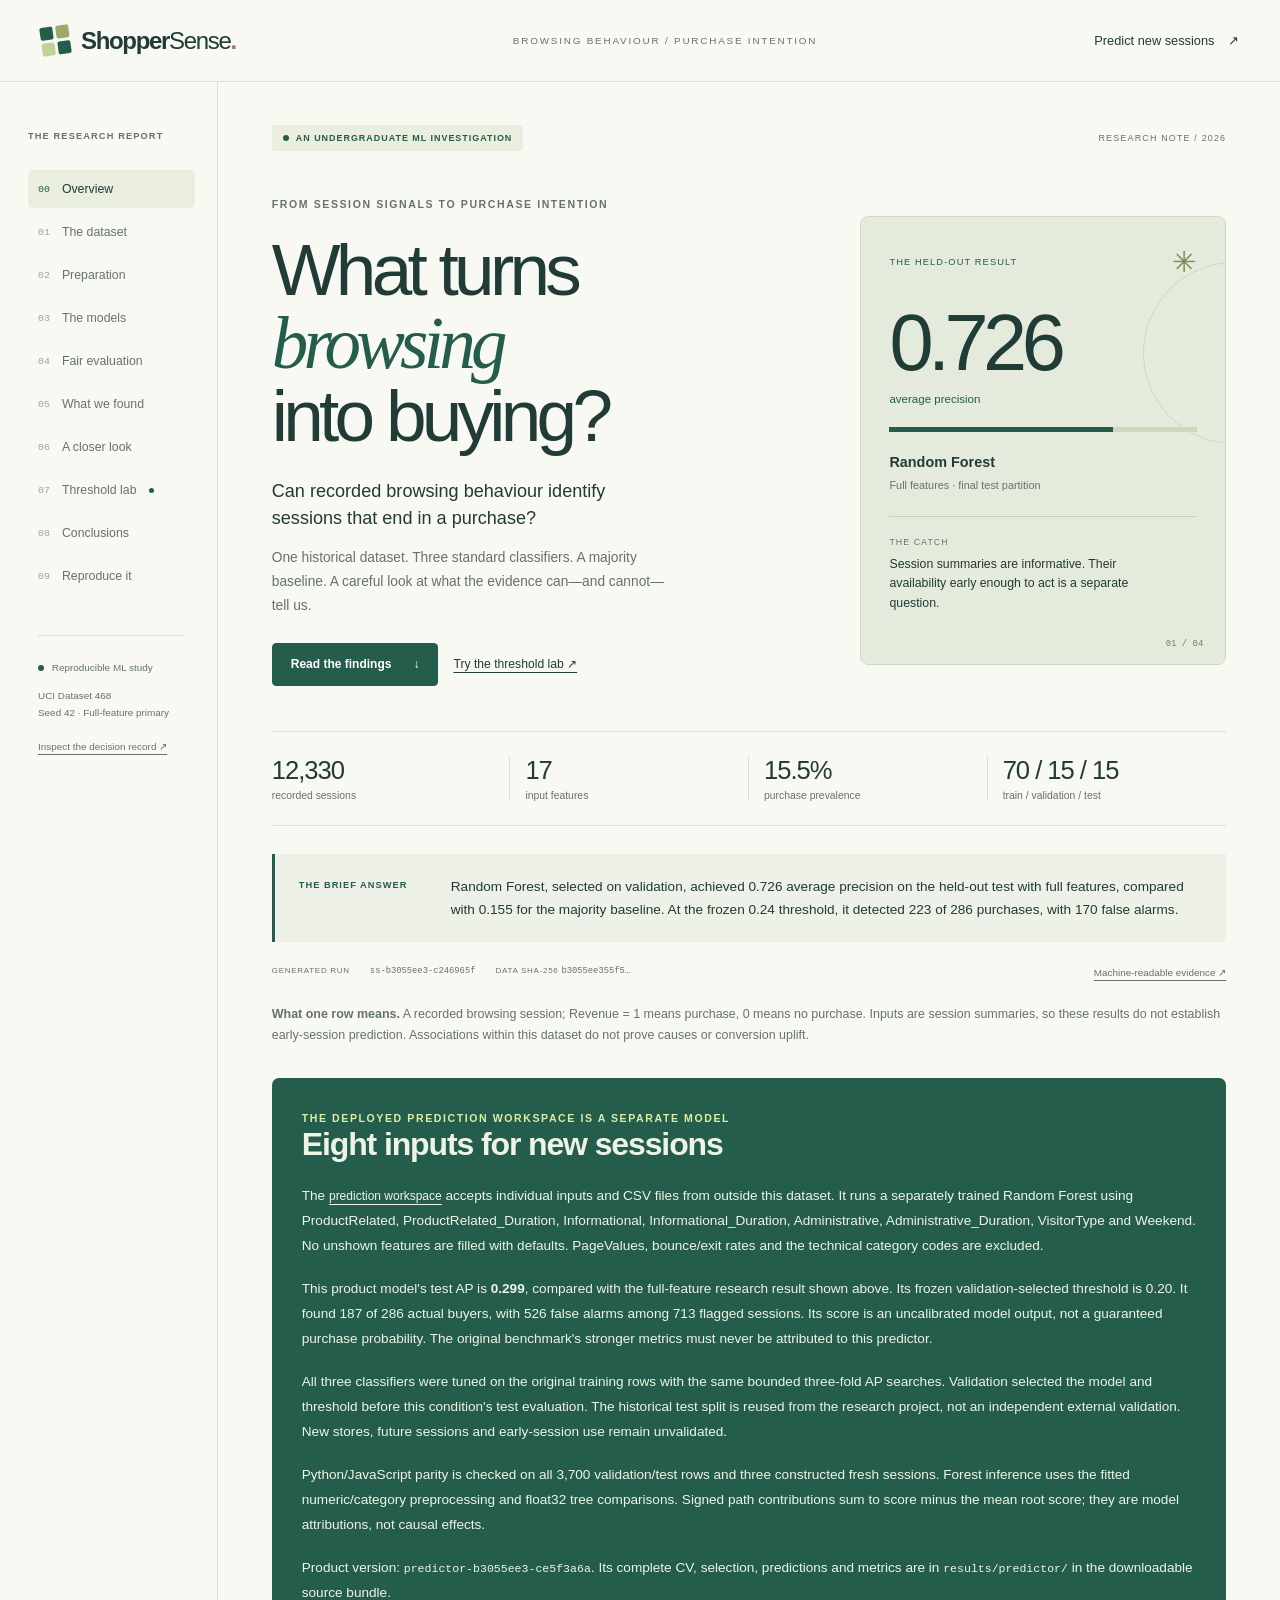
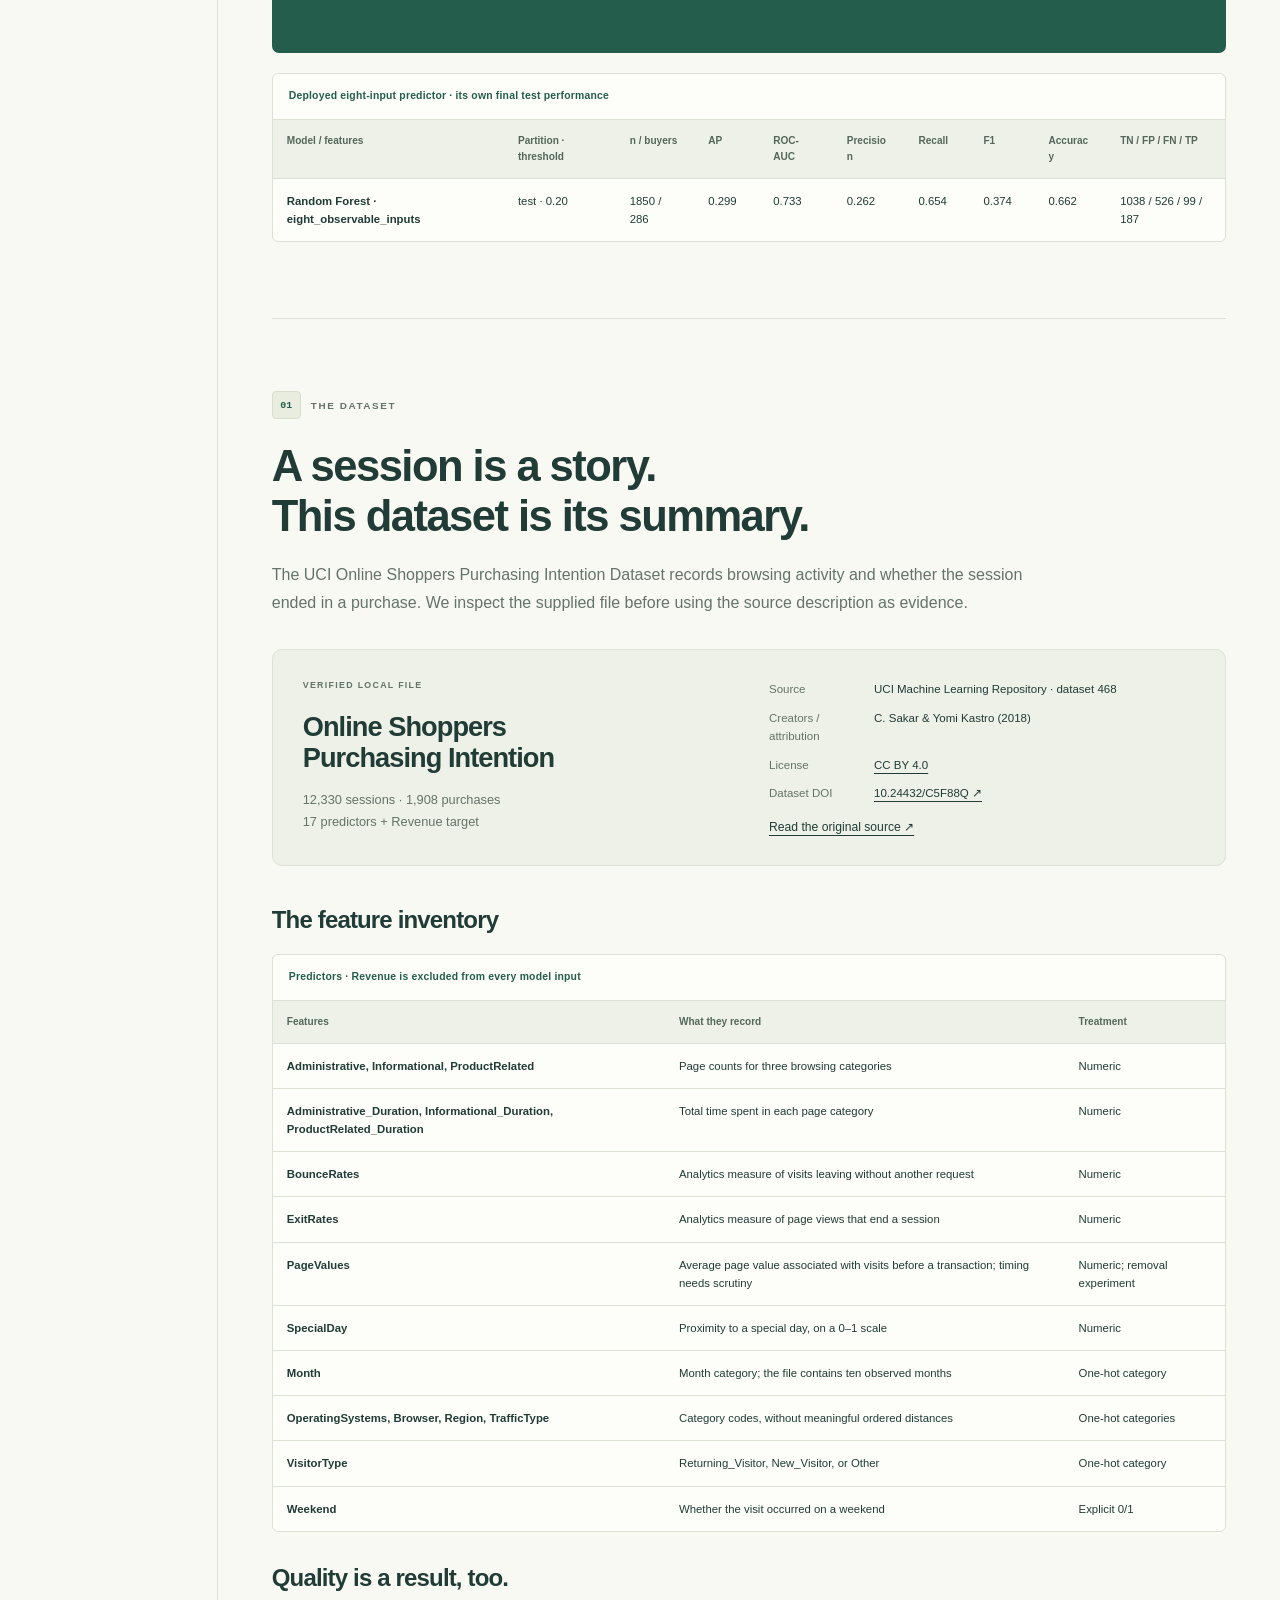
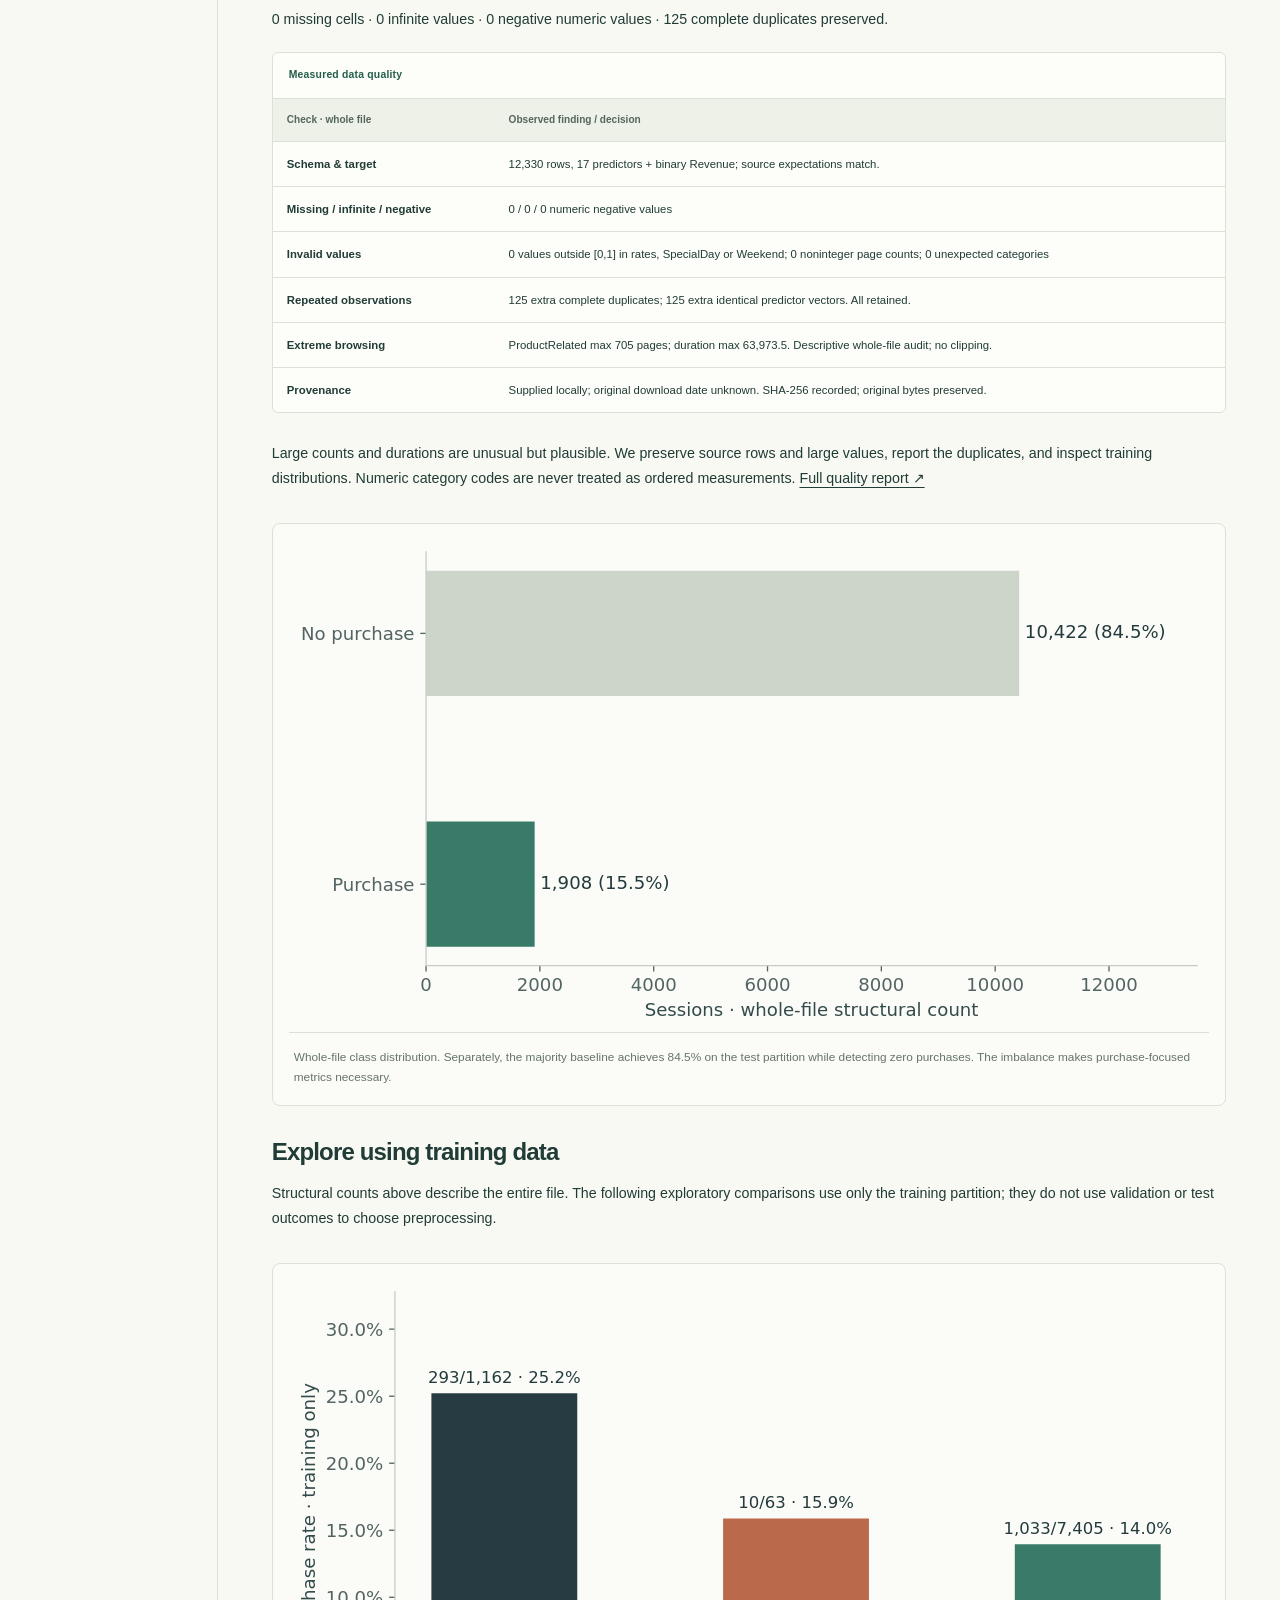
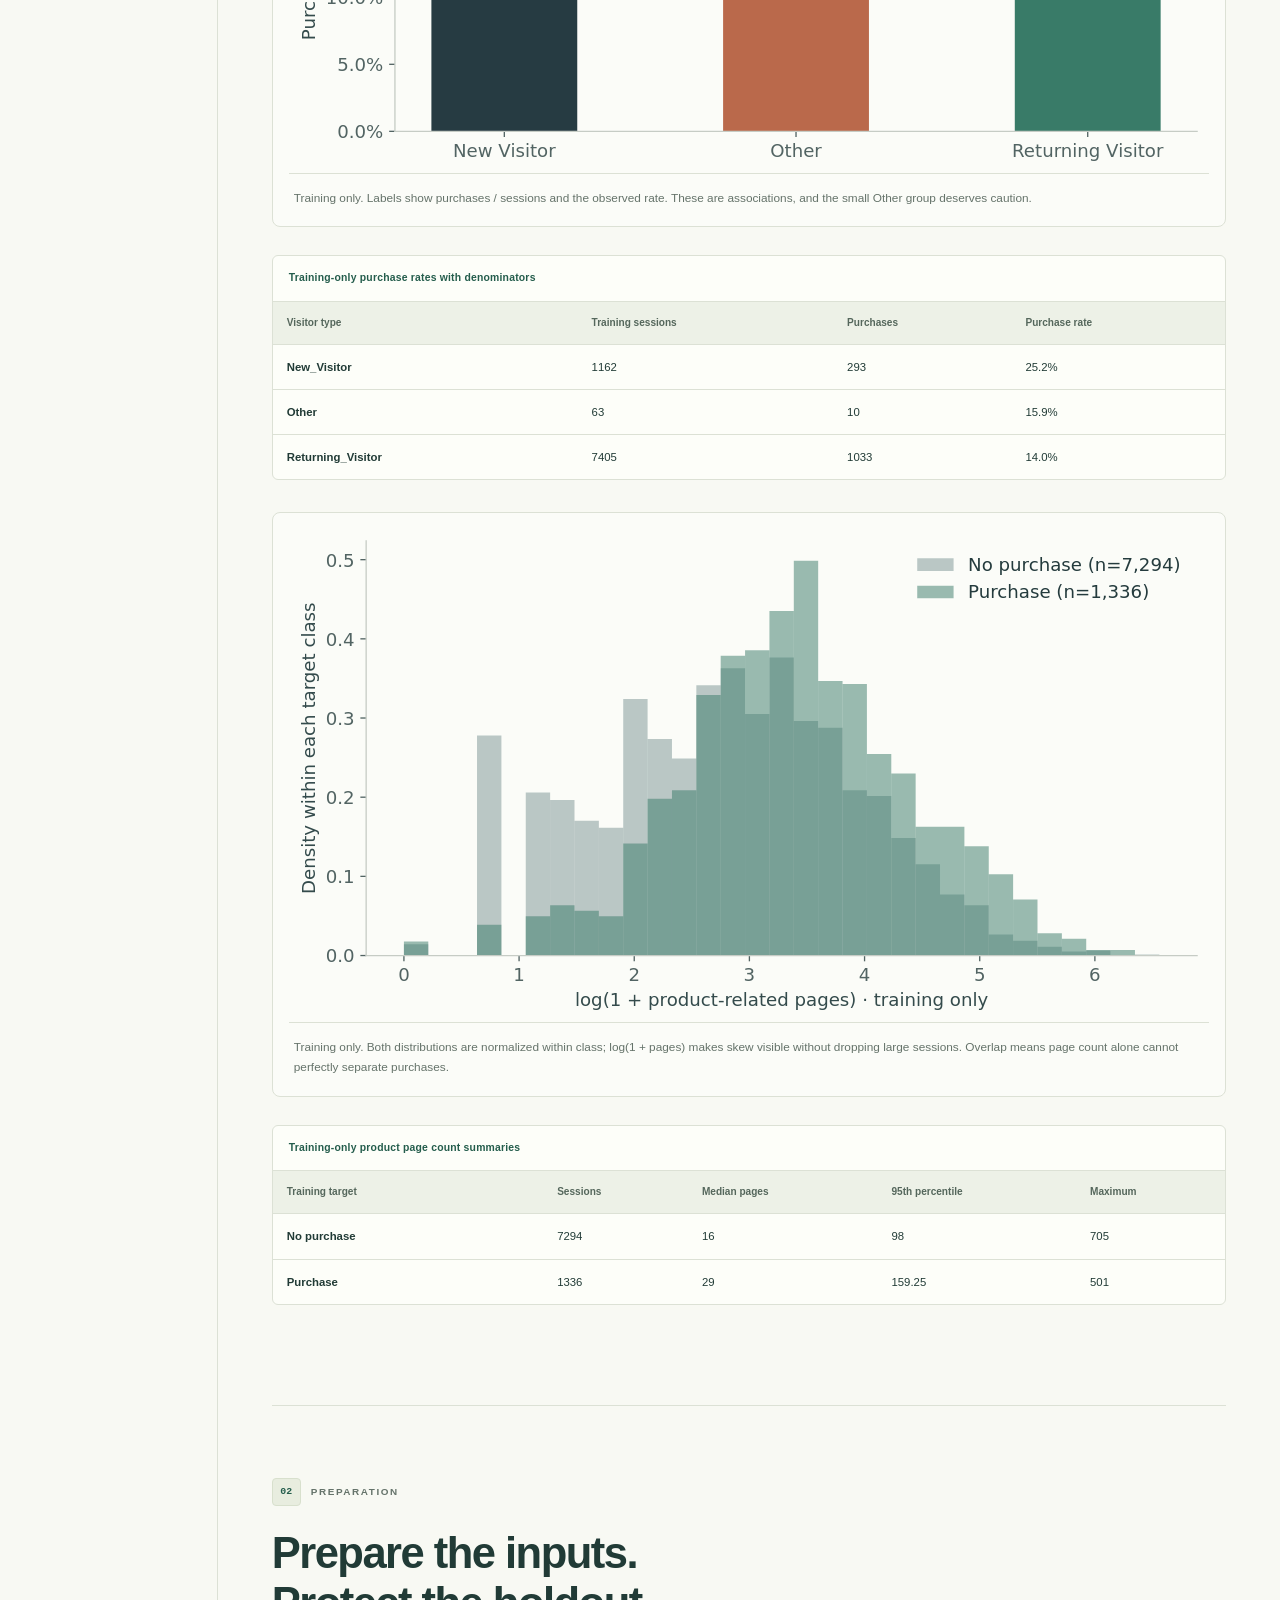
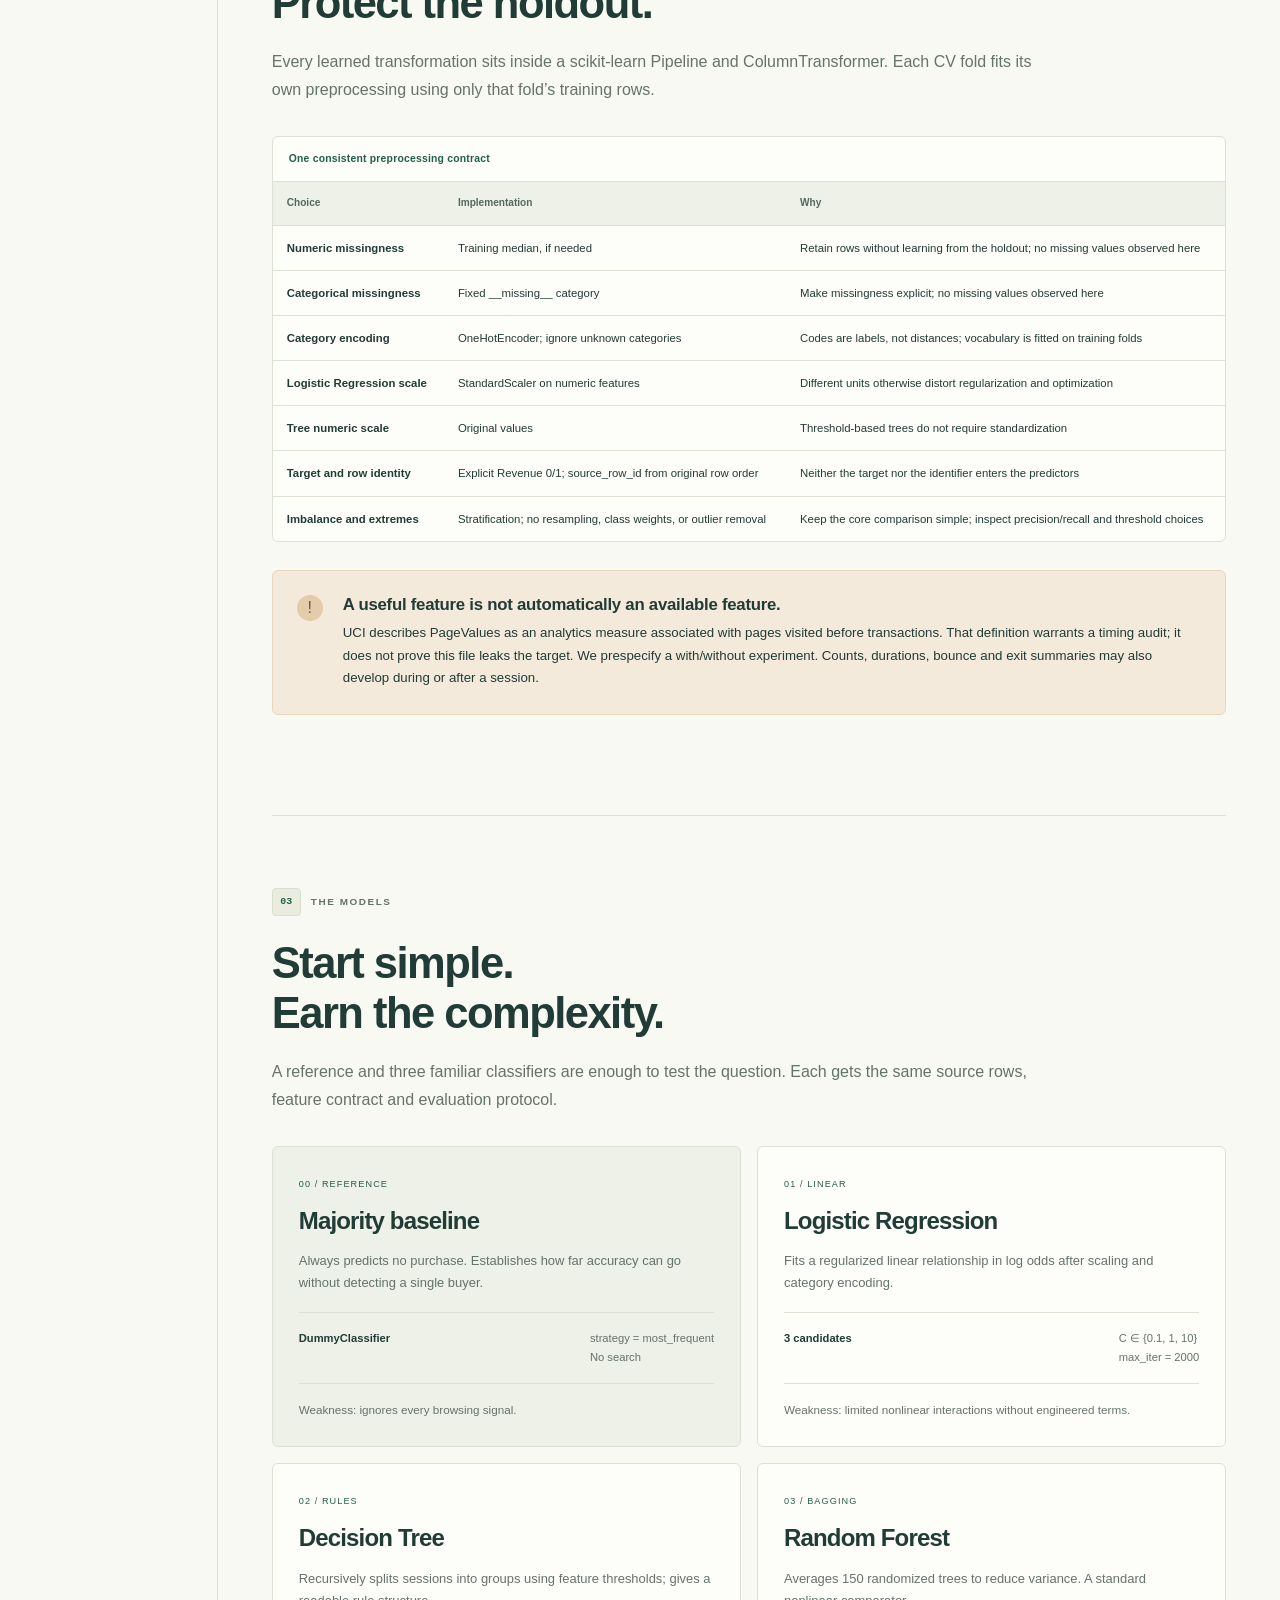
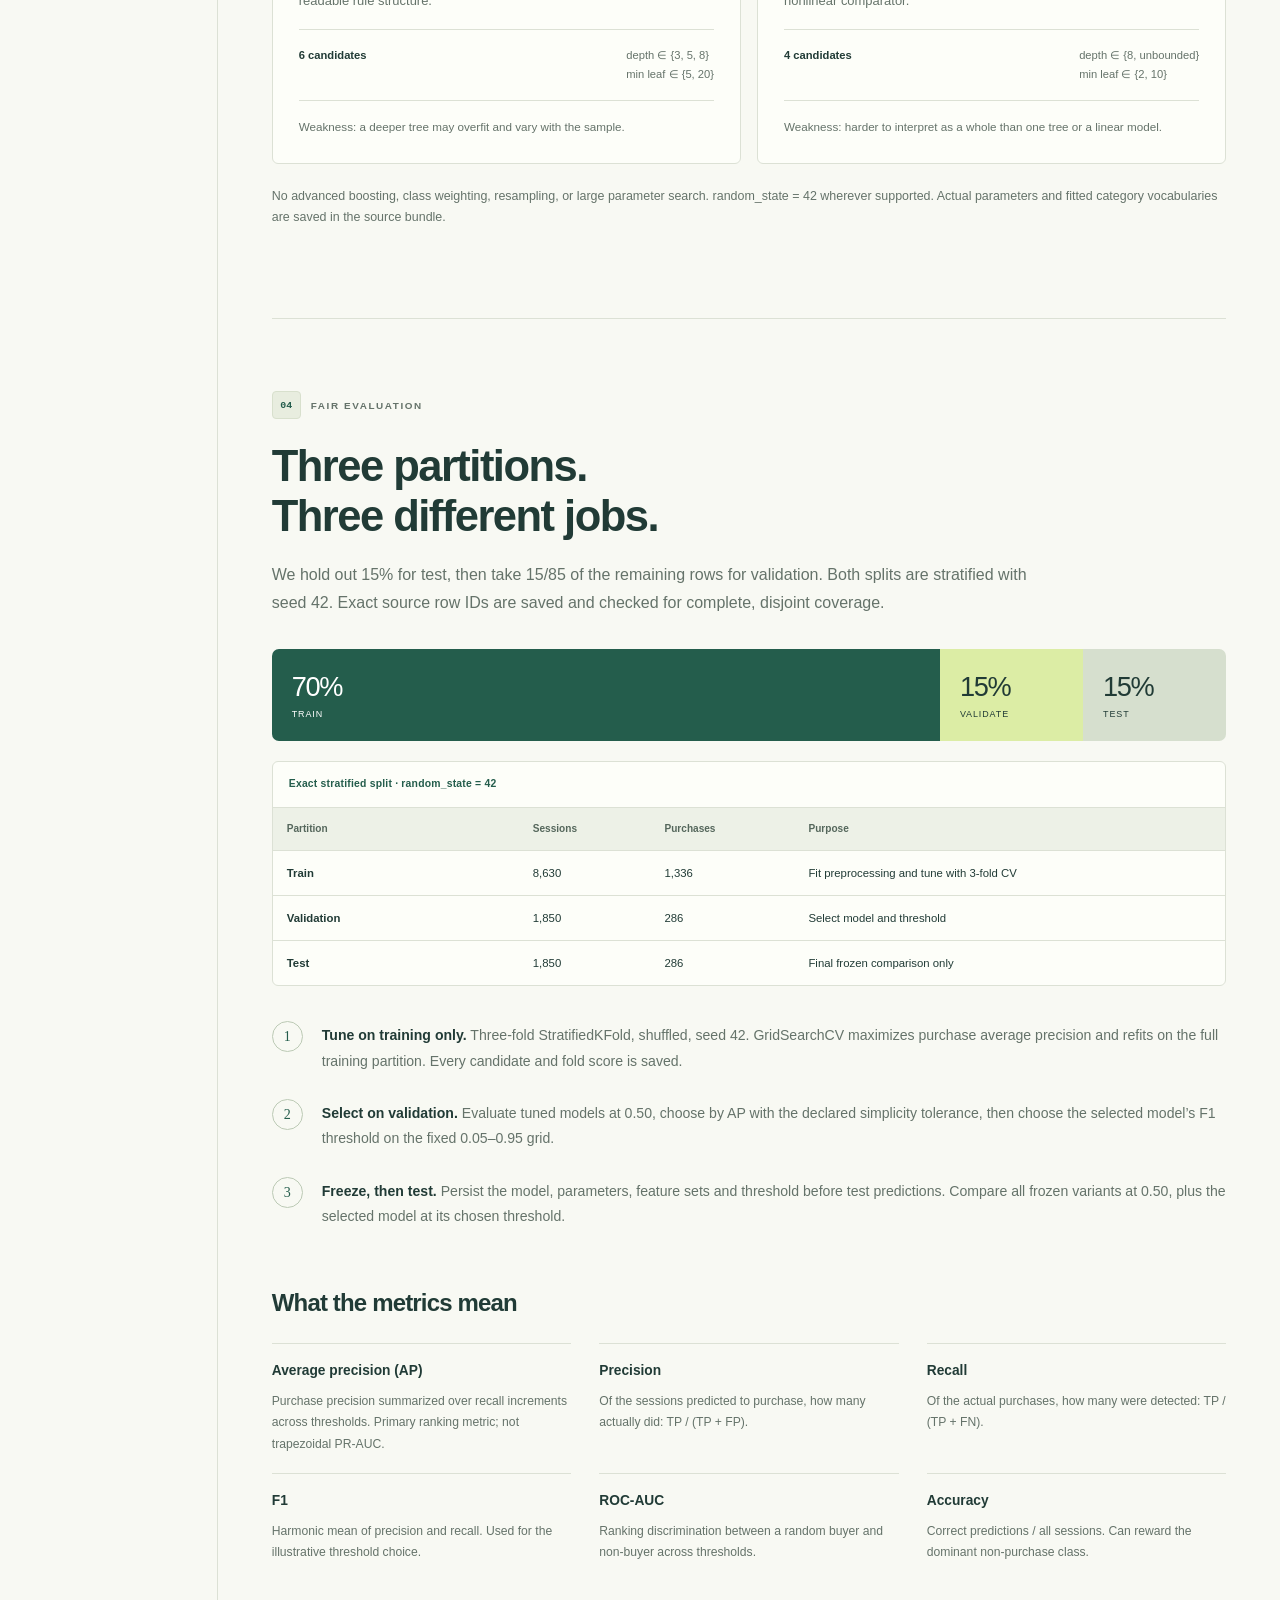
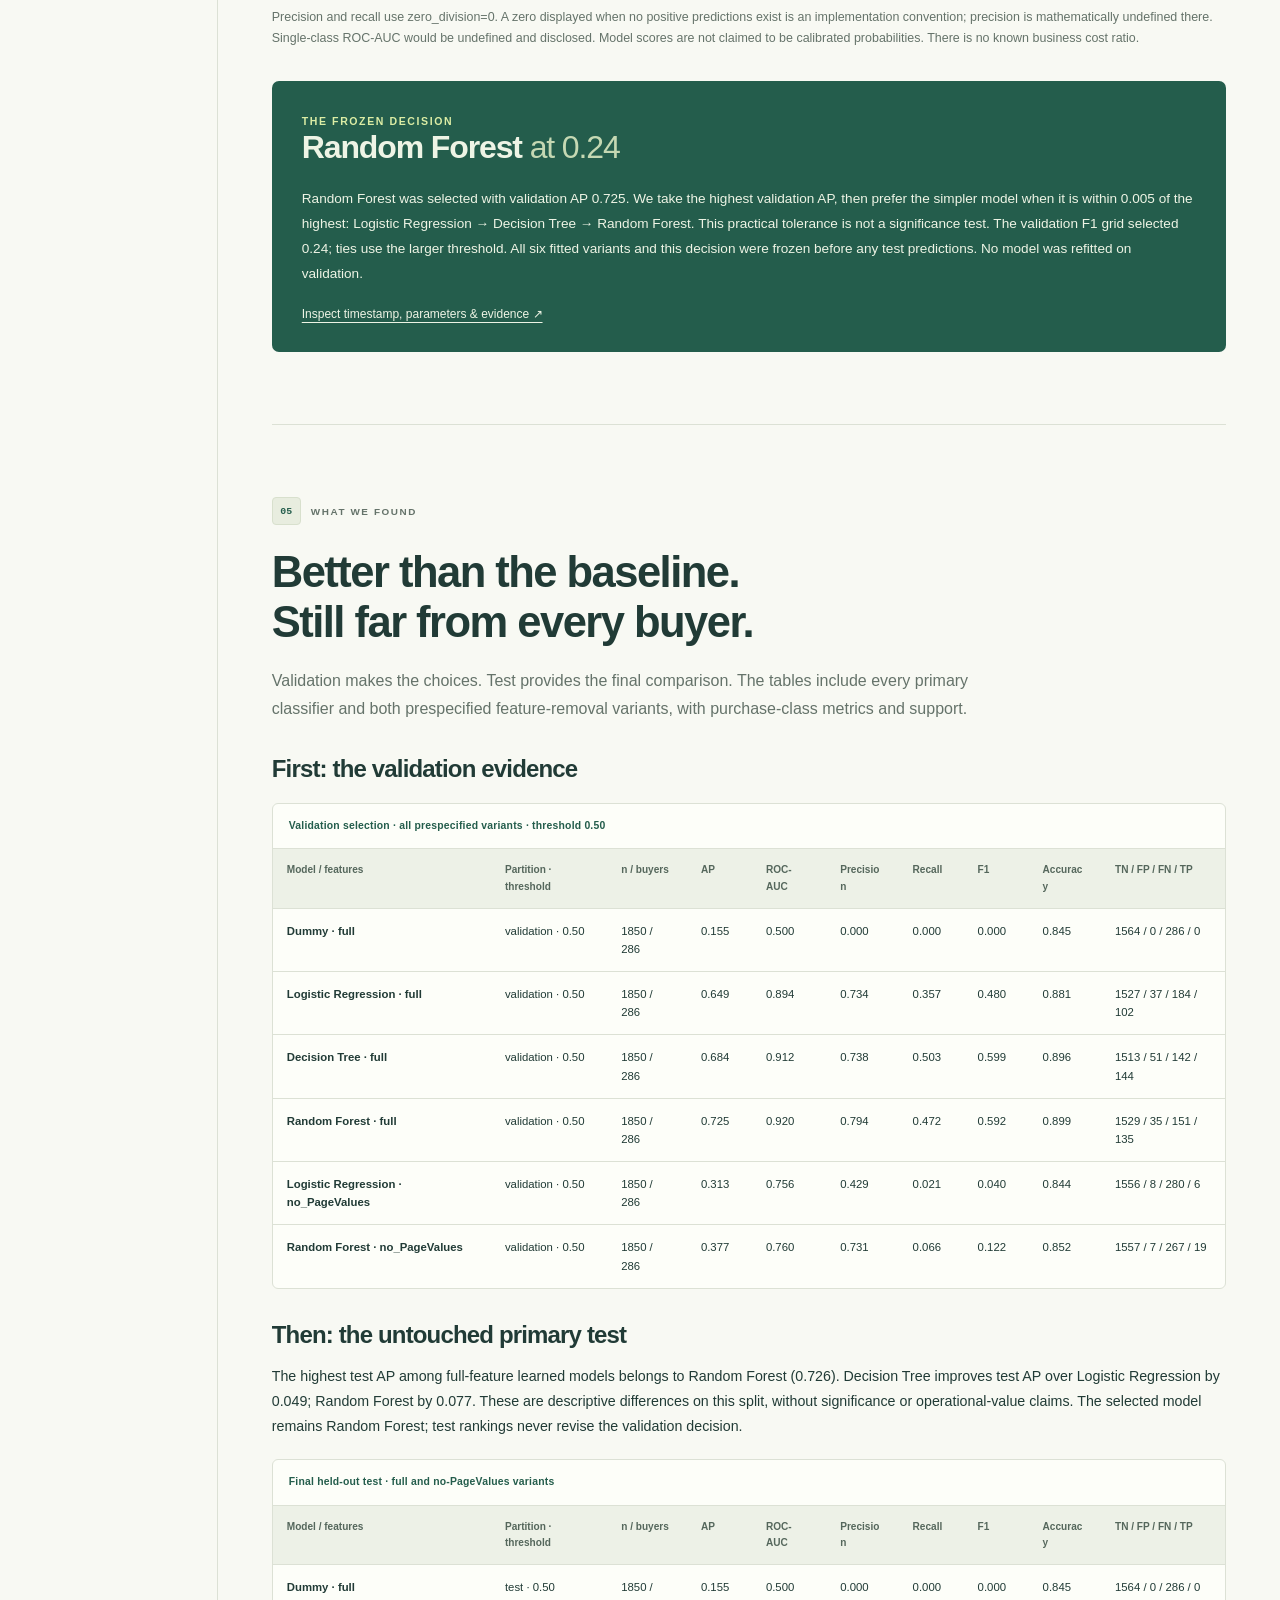
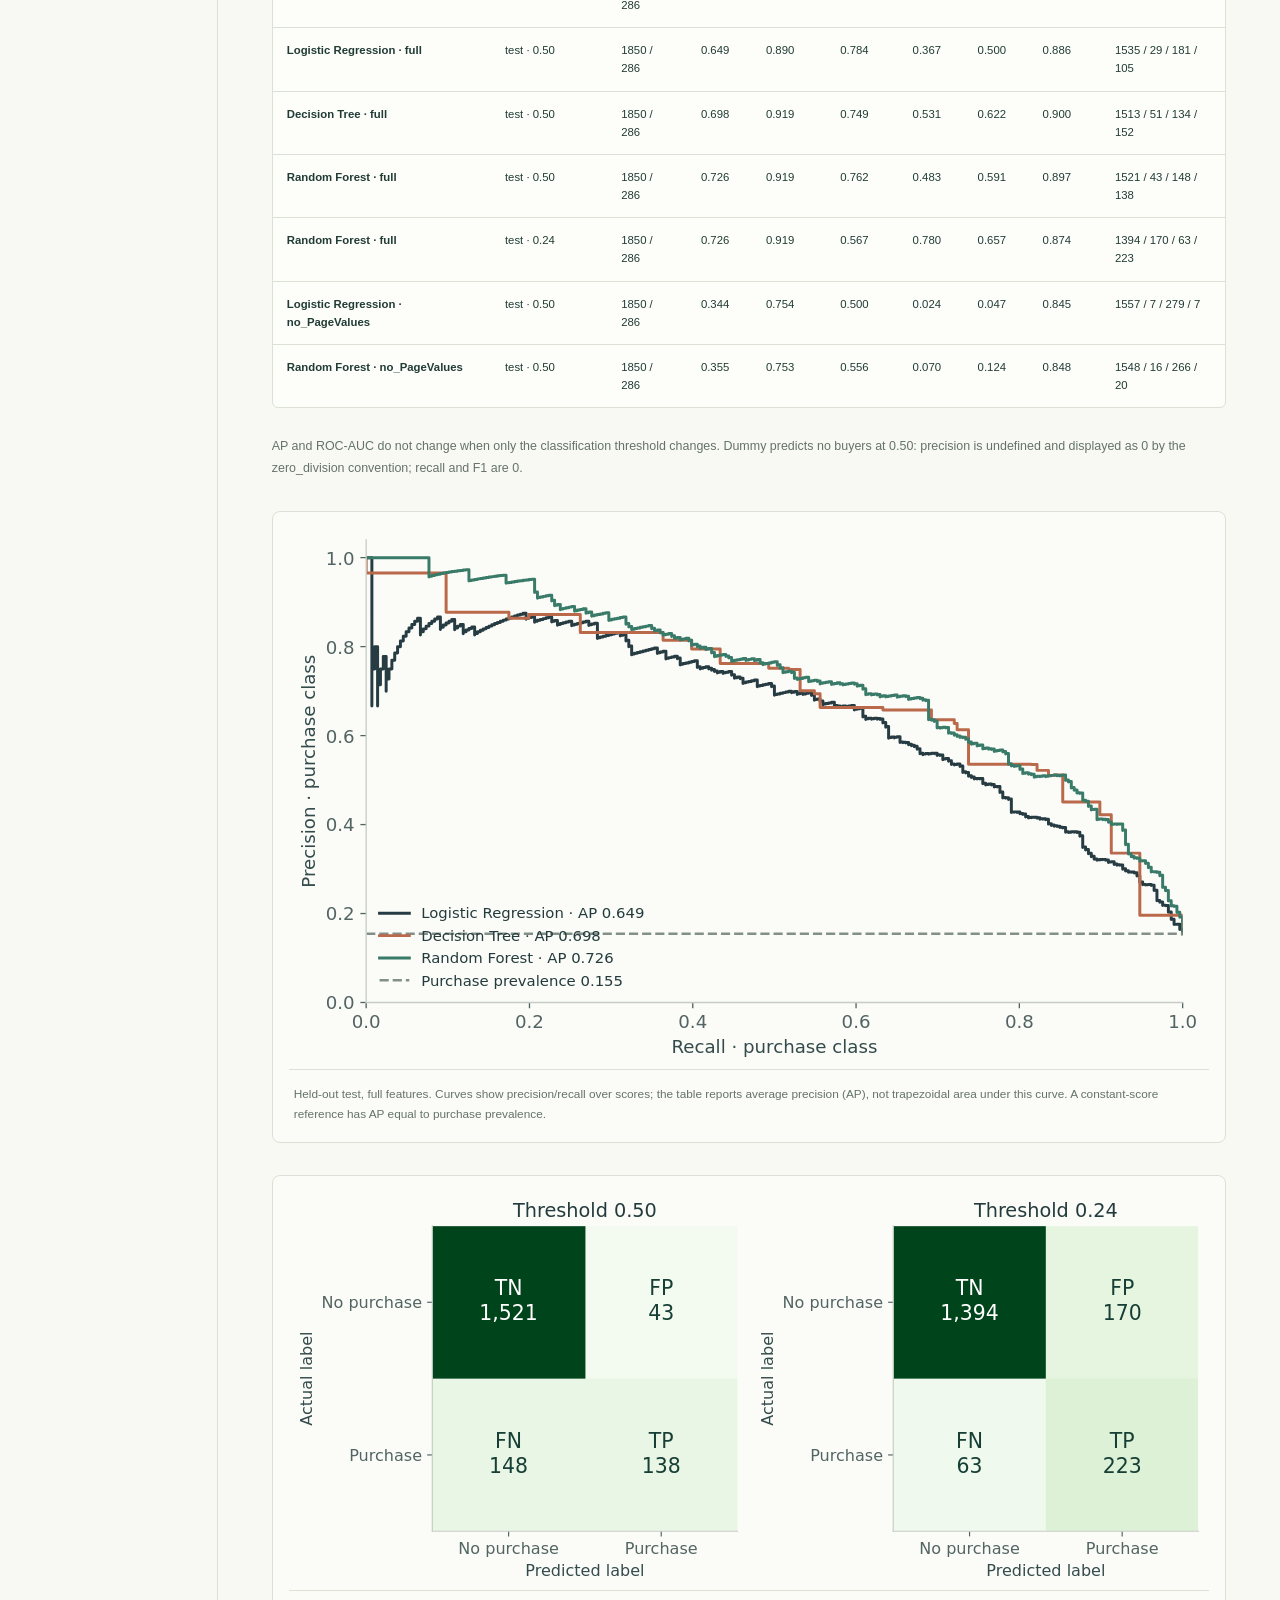
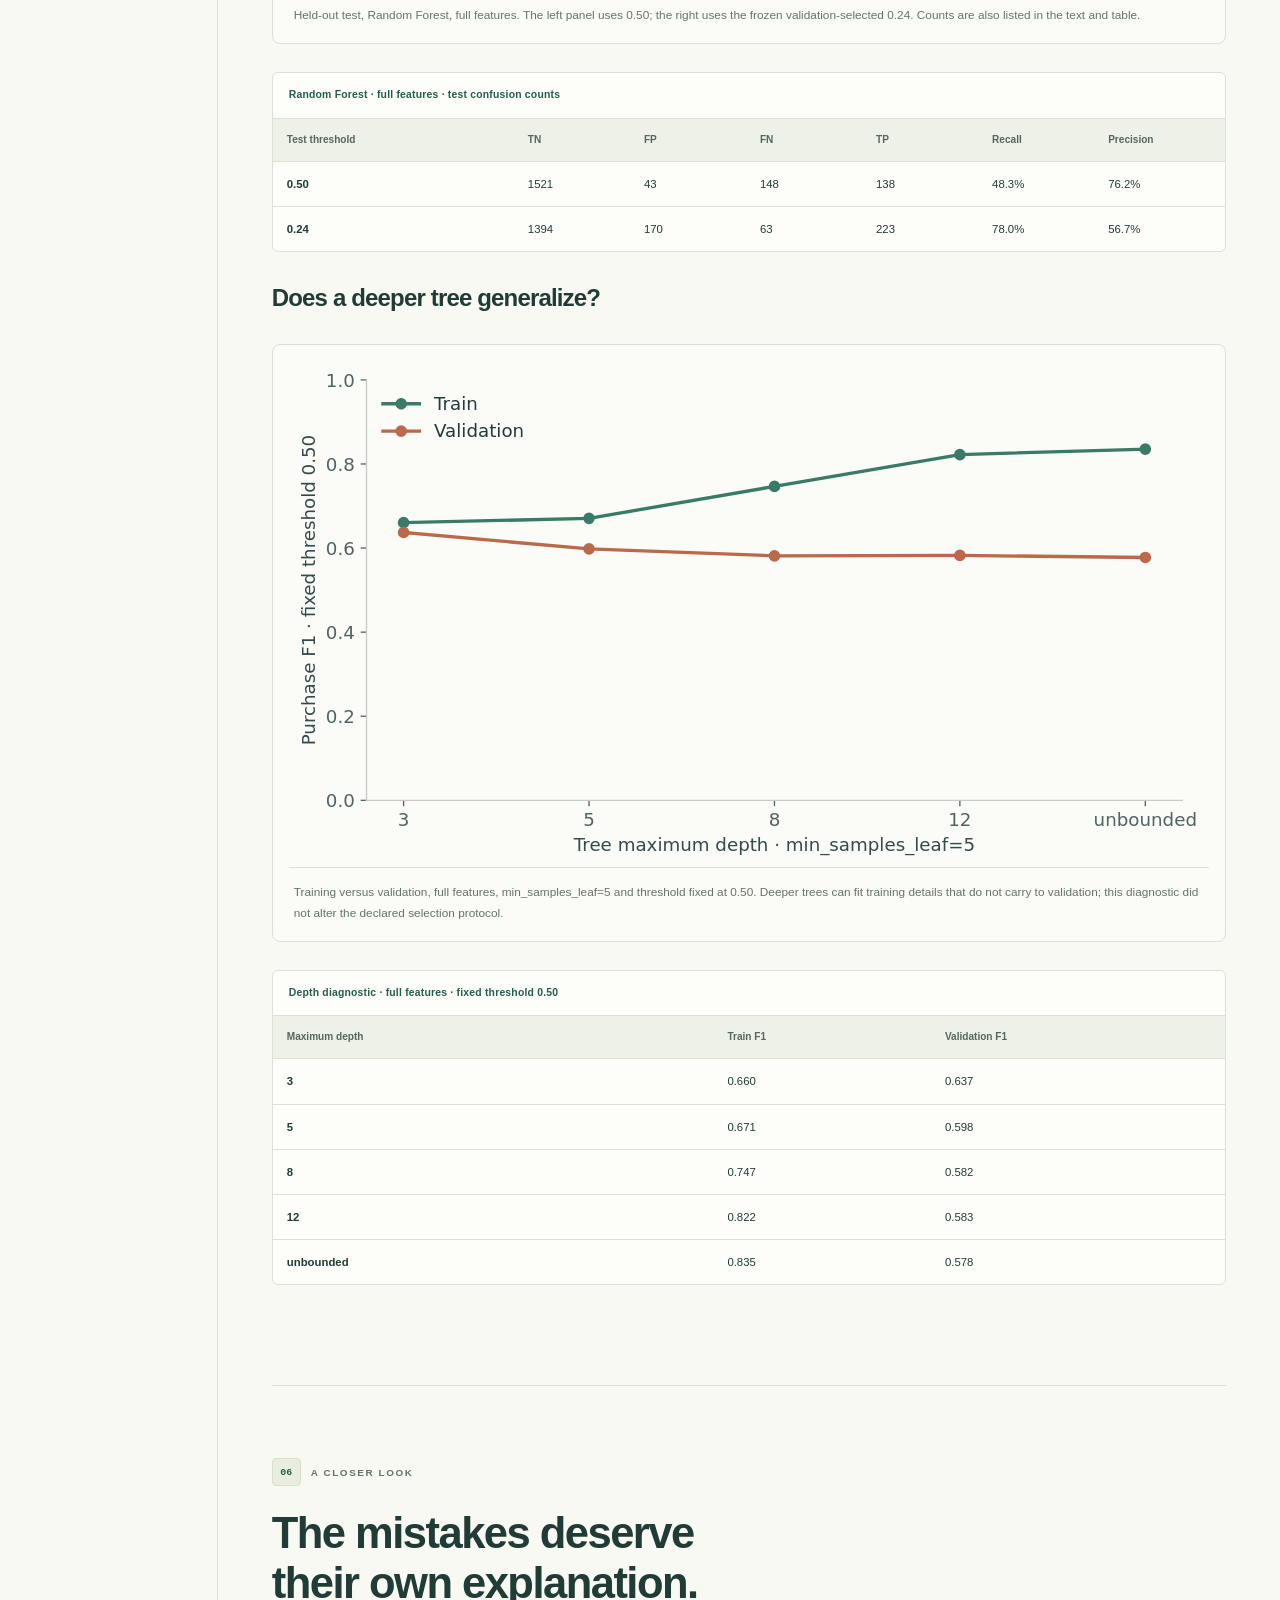
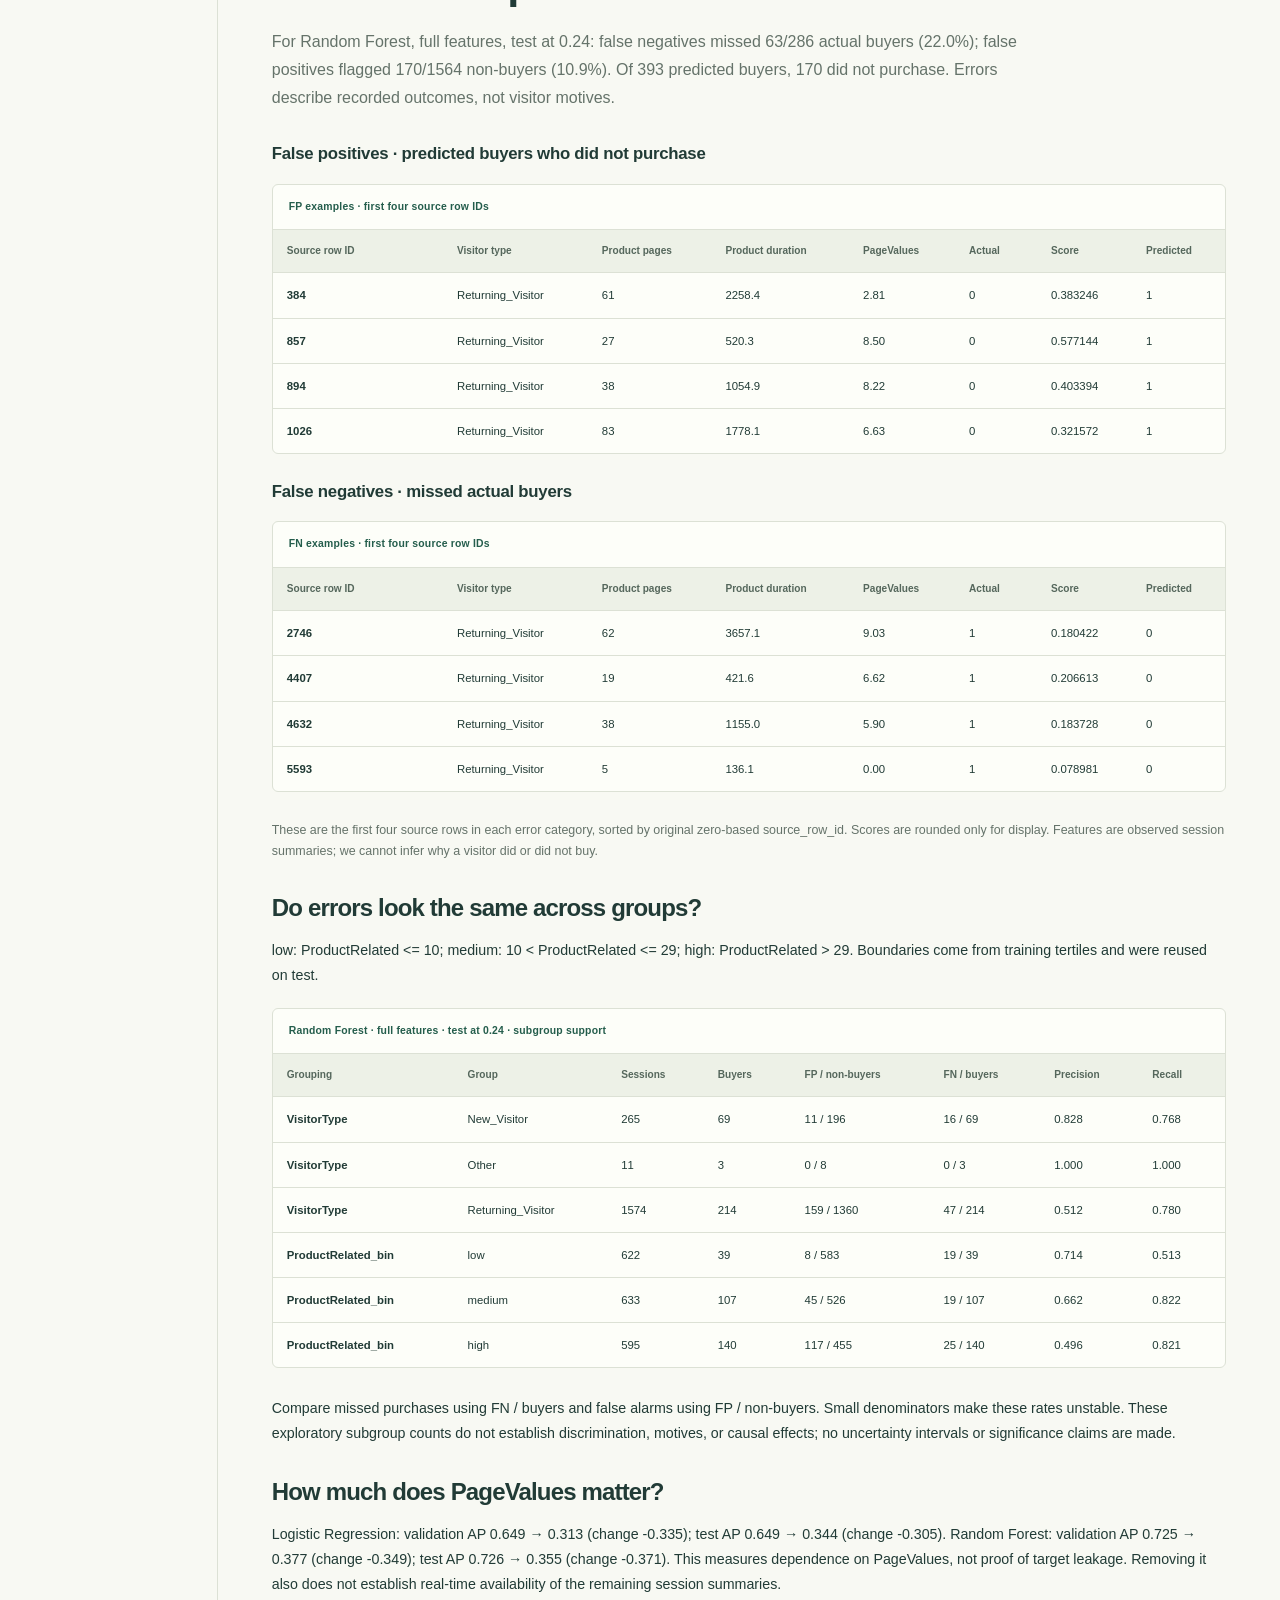
==== docs/research.html @ 9ad77f60 "Restructure ShopperSense around new-session predictions and CSV scoring" ====
<!doctype html>
<html lang="en">
<head>
  <meta charset="utf-8">
  <meta name="viewport" content="width=device-width, initial-scale=1">
  <meta name="description" content="A reproducible study of purchase classification from online browsing sessions: honest evaluation, error analysis, and an interactive validation threshold lab.">
  <meta name="theme-color" content="#193e35">
  <title>ShopperSense — From browsing to buying</title>
  <link rel="icon" href="assets/favicon.svg" type="image/svg+xml">
  <link rel="stylesheet" href="styles.css">
  <script src="threshold.js" defer></script>
  <script src="app.js" defer></script>
</head>
<body>
<a class="skip-link" href="#main">Skip to report</a>
<header class="topbar">
  <a class="brand" href="#overview" aria-label="ShopperSense overview"><span class="brand-mark" aria-hidden="true"><i></i><i></i><i></i><i></i></span>Shopper<span>Sense</span><span class="brand-dot">.</span></a>
  <span class="topbar-note">BROWSING BEHAVIOUR / PURCHASE INTENTION</span>
  <a class="topbar-link" href="./">Predict new sessions <span aria-hidden="true">↗</span></a>
</header>
<div class="report-layout">
<aside class="sidebar" aria-label="Report contents">
  <div class="sidebar-inner">
    <p class="eyebrow">THE RESEARCH REPORT</p>
    <nav aria-label="Sections">
      <a href="#overview" class="active"><span>00</span> Overview</a>
      <a href="#data"><span>01</span> The dataset</a>
      <a href="#preprocessing"><span>02</span> Preparation</a>
      <a href="#methods"><span>03</span> The models</a>
      <a href="#evaluation"><span>04</span> Fair evaluation</a>
      <a href="#results"><span>05</span> What we found</a>
      <a href="#mistakes"><span>06</span> A closer look</a>
      <a href="#threshold"><span>07</span> Threshold lab <b class="nav-dot" aria-hidden="true"></b></a>
      <a href="#conclusions"><span>08</span> Conclusions</a>
      <a href="#reproduce"><span>09</span> Reproduce it</a>
    </nav>
    <div class="sidebar-foot"><span class="status-dot" aria-hidden="true"></span> Reproducible ML study<p>UCI Dataset 468<br>Seed 42 · Full-feature primary</p><a href="data/selection.json">Inspect the decision record ↗</a></div>
  </div>
</aside>
<main id="main">
<section id="overview" class="hero section">
  <div class="hero-meta"><span class="pill"><span class="status-dot" aria-hidden="true"></span> AN UNDERGRADUATE ML INVESTIGATION</span><span class="edition">RESEARCH NOTE / 2026</span></div>
  <div class="hero-grid">
    <div><p class="eyebrow">FROM SESSION SIGNALS TO PURCHASE INTENTION</p><h1>What turns<br><em>browsing</em><br>into buying?</h1><p class="hero-deck">Can recorded browsing behaviour identify sessions that end in a purchase?</p><p class="hero-scope">One historical dataset. Three standard classifiers. A majority baseline. A careful look at what the evidence can—and cannot—tell us.</p><a class="button" href="#results">Read the findings <span aria-hidden="true">↓</span></a><a class="text-link" href="#threshold">Try the threshold lab ↗</a></div>
    <div class="hero-insight"><div class="insight-top"><span>THE HELD-OUT RESULT</span><span class="small-spark" aria-hidden="true">✳</span></div><p class="hero-metric">0.726<span>average precision</span></p><div class="score-scale" aria-hidden="true"><span></span></div><p class="insight-model">Random Forest<br><span>Full features · final test partition</span></p><div class="insight-divider"></div><p class="insight-bottom"><span class="tag">THE CATCH</span>Session summaries are informative. Their availability early enough to act is a separate question.</p><span class="insight-index" aria-hidden="true">01 / 04</span></div>
  </div>
  <div class="stat-strip"><div><strong>12,330</strong><span>recorded sessions</span></div><div><strong>17</strong><span>input features</span></div><div><strong>15.5%</strong><span>purchase prevalence</span></div><div><strong>70 / 15 / 15</strong><span>train / validation / test</span></div></div>
  <div class="answer-callout"><span class="callout-label">THE BRIEF ANSWER</span><p>Random Forest, selected on validation, achieved 0.726 average precision on the held-out test with full features, compared with 0.155 for the majority baseline. At the frozen 0.24 threshold, it detected 223 of 286 purchases, with 170 false alarms.</p></div>
  <p class="provenance">GENERATED RUN <code>ss-b3055ee3-c246965f</code><span>DATA SHA-256 <code>b3055ee355f5…</code></span><a href="data/summary.json">Machine-readable evidence ↗</a></p>
  <div class="scope-note"><strong>What one row means.</strong> A recorded browsing session; Revenue = 1 means purchase, 0 means no purchase. Inputs are session summaries, so these results do not establish early-session prediction. Associations within this dataset do not prove causes or conversion uplift.</div>
  <aside class="decision-box" id="workspace-model"><span class="eyebrow">THE DEPLOYED PREDICTION WORKSPACE IS A SEPARATE MODEL</span>
<h3>Eight inputs for new sessions</h3><p>The <a href="./">prediction workspace</a> accepts individual inputs and CSV files from outside this dataset. It runs a separately trained Random Forest using ProductRelated, ProductRelated_Duration, Informational, Informational_Duration, Administrative, Administrative_Duration, VisitorType and Weekend. No unshown features are filled with defaults. PageValues, bounce/exit rates and the technical category codes are excluded.</p>
<p>This product model's test AP is <strong>0.299</strong>, compared with the full-feature research result shown above. Its frozen validation-selected threshold is 0.20. It found 187 of 286 actual buyers, with 526 false alarms among 713 flagged sessions. Its score is an uncalibrated model output, not a guaranteed purchase probability. The original benchmark's stronger metrics must never be attributed to this predictor.</p>
<p>All three classifiers were tuned on the original training rows with the same bounded three-fold AP searches. Validation selected the model and threshold before this condition's test evaluation. The historical test split is reused from the research project, not an independent external validation. New stores, future sessions and early-session use remain unvalidated.</p>
<p>Python/JavaScript parity is checked on all 3,700 validation/test rows and three constructed fresh sessions. Forest inference uses the fitted numeric/category preprocessing and float32 tree comparisons. Signed path contributions sum to score minus the mean root score; they are model attributions, not causal effects.</p>
<p>Product version: <code>predictor-b3055ee3-ce5f3a6a</code>. Its complete CV, selection, predictions and metrics are in <code>results/predictor/</code> in the downloadable source bundle.</p></aside><div class="table-wrap " tabindex="0" role="region" aria-label="Deployed eight-input predictor · its own final test performance"><table><caption>Deployed eight-input predictor · its own final test performance</caption><thead><tr><th scope="col">Model / features</th><th scope="col">Partition · threshold</th><th scope="col">n / buyers</th><th scope="col">AP</th><th scope="col">ROC-AUC</th><th scope="col">Precision</th><th scope="col">Recall</th><th scope="col">F1</th><th scope="col">Accuracy</th><th scope="col">TN / FP / FN / TP</th></tr></thead><tbody><tr><th scope="row">Random Forest · eight_observable_inputs</th><td>test · 0.20</td><td>1850 / 286</td><td>0.299</td><td>0.733</td><td>0.262</td><td>0.654</td><td>0.374</td><td>0.662</td><td>1038 / 526 / 99 / 187</td></tr></tbody></table></div>
</section>

<section id="data" class="section">
  <div class="section-label"><span>01</span> THE DATASET</div><h2>A session is a story.<br>This dataset is its summary.</h2><p class="section-intro">The UCI Online Shoppers Purchasing Intention Dataset records browsing activity and whether the session ended in a purchase. We inspect the supplied file before using the source description as evidence.</p>
  <div class="data-card"><div><span class="eyebrow">VERIFIED LOCAL FILE</span><h3>Online Shoppers<br>Purchasing Intention</h3><p>12,330 sessions · 1,908 purchases<br>17 predictors + Revenue target</p></div><div><dl><dt>Source</dt><dd>UCI Machine Learning Repository · dataset 468</dd><dt>Creators / attribution</dt><dd>C. Sakar &amp; Yomi Kastro (2018)</dd><dt>License</dt><dd><a href="https://creativecommons.org/licenses/by/4.0/">CC BY 4.0</a></dd><dt>Dataset DOI</dt><dd><a href="https://doi.org/10.24432/C5F88Q">10.24432/C5F88Q ↗</a></dd></dl><a class="text-link" href="https://archive.ics.uci.edu/dataset/468/online+shoppers+purchasing+intention+dataset">Read the original source ↗</a></div></div>
  <h3>The feature inventory</h3>
  <div class="table-wrap" tabindex="0" role="region" aria-label="All 17 predictors and their meanings"><table><caption>Predictors · Revenue is excluded from every model input</caption><thead><tr><th scope="col">Features</th><th scope="col">What they record</th><th scope="col">Treatment</th></tr></thead><tbody>
    <tr><th scope="row">Administrative, Informational, ProductRelated</th><td>Page counts for three browsing categories</td><td>Numeric</td></tr>
    <tr><th scope="row">Administrative_Duration, Informational_Duration, ProductRelated_Duration</th><td>Total time spent in each page category</td><td>Numeric</td></tr>
    <tr><th scope="row">BounceRates</th><td>Analytics measure of visits leaving without another request</td><td>Numeric</td></tr>
    <tr><th scope="row">ExitRates</th><td>Analytics measure of page views that end a session</td><td>Numeric</td></tr>
    <tr><th scope="row">PageValues</th><td>Average page value associated with visits before a transaction; timing needs scrutiny</td><td>Numeric; removal experiment</td></tr>
    <tr><th scope="row">SpecialDay</th><td>Proximity to a special day, on a 0–1 scale</td><td>Numeric</td></tr>
    <tr><th scope="row">Month</th><td>Month category; the file contains ten observed months</td><td>One-hot category</td></tr>
    <tr><th scope="row">OperatingSystems, Browser, Region, TrafficType</th><td>Category codes, without meaningful ordered distances</td><td>One-hot categories</td></tr>
    <tr><th scope="row">VisitorType</th><td>Returning_Visitor, New_Visitor, or Other</td><td>One-hot category</td></tr>
    <tr><th scope="row">Weekend</th><td>Whether the visit occurred on a weekend</td><td>Explicit 0/1</td></tr>
  </tbody></table></div>
  <h3>Quality is a result, too.</h3><p>0 missing cells · 0 infinite values · 0 negative numeric values · 125 complete duplicates preserved.</p><div class="table-wrap " tabindex="0" role="region" aria-label="Measured data quality"><table><caption>Measured data quality</caption><thead><tr><th scope="col">Check · whole file</th><th scope="col">Observed finding / decision</th></tr></thead><tbody><tr><th scope="row">Schema &amp; target</th><td>12,330 rows, 17 predictors + binary Revenue; source expectations match.</td></tr><tr><th scope="row">Missing / infinite / negative</th><td>0 / 0 / 0 numeric negative values</td></tr><tr><th scope="row">Invalid values</th><td>0 values outside [0,1] in rates, SpecialDay or Weekend; 0 noninteger page counts; 0 unexpected categories</td></tr><tr><th scope="row">Repeated observations</th><td>125 extra complete duplicates; 125 extra identical predictor vectors. All retained.</td></tr><tr><th scope="row">Extreme browsing</th><td>ProductRelated max 705 pages; duration max 63,973.5. Descriptive whole-file audit; no clipping.</td></tr><tr><th scope="row">Provenance</th><td>Supplied locally; original download date unknown. SHA-256 recorded; original bytes preserved.</td></tr></tbody></table></div><p>Large counts and durations are unusual but plausible. We preserve source rows and large values, report the duplicates, and inspect training distributions. Numeric category codes are never treated as ordered measurements. <a href="data/quality.json">Full quality report ↗</a></p>
  <figure><img src="assets/class_balance.svg" alt="Whole file: 10,422 non-purchase and 1,908 purchase sessions." loading="lazy" width="900" height="540"><figcaption>Whole-file class distribution. Separately, the majority baseline achieves 84.5% on the test partition while detecting zero purchases. The imbalance makes purchase-focused metrics necessary.</figcaption></figure>
  <h3>Explore using training data</h3><p>Structural counts above describe the entire file. The following exploratory comparisons use only the training partition; they do not use validation or test outcomes to choose preprocessing.</p>
  <figure><img src="assets/visitor_rates.svg" alt="Training purchase rates by VisitorType; numeric denominators appear in the following table." loading="lazy" width="900" height="540"><figcaption>Training only. Labels show purchases / sessions and the observed rate. These are associations, and the small Other group deserves caution.</figcaption></figure><div class="table-wrap " tabindex="0" role="region" aria-label="Training-only purchase rates with denominators"><table><caption>Training-only purchase rates with denominators</caption><thead><tr><th scope="col">Visitor type</th><th scope="col">Training sessions</th><th scope="col">Purchases</th><th scope="col">Purchase rate</th></tr></thead><tbody><tr><th scope="row">New_Visitor</th><td>1162</td><td>293</td><td>25.2%</td></tr><tr><th scope="row">Other</th><td>63</td><td>10</td><td>15.9%</td></tr><tr><th scope="row">Returning_Visitor</th><td>7405</td><td>1033</td><td>14.0%</td></tr></tbody></table></div><figure><img src="assets/browsing_intensity.svg" alt="Training distributions of log transformed product-related page counts by target; numeric summaries follow." loading="lazy" width="900" height="540"><figcaption>Training only. Both distributions are normalized within class; log(1 + pages) makes skew visible without dropping large sessions. Overlap means page count alone cannot perfectly separate purchases.</figcaption></figure><div class="table-wrap " tabindex="0" role="region" aria-label="Training-only product page count summaries"><table><caption>Training-only product page count summaries</caption><thead><tr><th scope="col">Training target</th><th scope="col">Sessions</th><th scope="col">Median pages</th><th scope="col">95th percentile</th><th scope="col">Maximum</th></tr></thead><tbody><tr><th scope="row">No purchase</th><td>7294</td><td>16</td><td>98</td><td>705</td></tr><tr><th scope="row">Purchase</th><td>1336</td><td>29</td><td>159.25</td><td>501</td></tr></tbody></table></div>
</section>

<section id="preprocessing" class="section">
  <div class="section-label"><span>02</span> PREPARATION</div><h2>Prepare the inputs.<br>Protect the holdout.</h2><p class="section-intro">Every learned transformation sits inside a scikit-learn Pipeline and ColumnTransformer. Each CV fold fits its own preprocessing using only that fold’s training rows.</p>
  <div class="table-wrap" tabindex="0" role="region" aria-label="Preprocessing choices and rationale"><table><caption>One consistent preprocessing contract</caption><thead><tr><th scope="col">Choice</th><th scope="col">Implementation</th><th scope="col">Why</th></tr></thead><tbody>
    <tr><th scope="row">Numeric missingness</th><td>Training median, if needed</td><td>Retain rows without learning from the holdout; no missing values observed here</td></tr>
    <tr><th scope="row">Categorical missingness</th><td>Fixed __missing__ category</td><td>Make missingness explicit; no missing values observed here</td></tr>
    <tr><th scope="row">Category encoding</th><td>OneHotEncoder; ignore unknown categories</td><td>Codes are labels, not distances; vocabulary is fitted on training folds</td></tr>
    <tr><th scope="row">Logistic Regression scale</th><td>StandardScaler on numeric features</td><td>Different units otherwise distort regularization and optimization</td></tr>
    <tr><th scope="row">Tree numeric scale</th><td>Original values</td><td>Threshold-based trees do not require standardization</td></tr>
    <tr><th scope="row">Target and row identity</th><td>Explicit Revenue 0/1; source_row_id from original row order</td><td>Neither the target nor the identifier enters the predictors</td></tr>
    <tr><th scope="row">Imbalance and extremes</th><td>Stratification; no resampling, class weights, or outlier removal</td><td>Keep the core comparison simple; inspect precision/recall and threshold choices</td></tr>
  </tbody></table></div>
  <aside class="note"><span class="note-icon" aria-hidden="true">!</span><div><h4>A useful feature is not automatically an available feature.</h4><p>UCI describes PageValues as an analytics measure associated with pages visited before transactions. That definition warrants a timing audit; it does not prove this file leaks the target. We prespecify a with/without experiment. Counts, durations, bounce and exit summaries may also develop during or after a session.</p></div></aside>
</section>

<section id="methods" class="section">
  <div class="section-label"><span>03</span> THE MODELS</div><h2>Start simple.<br>Earn the complexity.</h2><p class="section-intro">A reference and three familiar classifiers are enough to test the question. Each gets the same source rows, feature contract and evaluation protocol.</p>
  <div class="model-grid">
    <article class="model-card baseline"><span class="model-no">00 / REFERENCE</span><h3>Majority baseline</h3><p>Always predicts no purchase. Establishes how far accuracy can go without detecting a single buyer.</p><div class="model-detail"><strong>DummyClassifier</strong><span>strategy = most_frequent<br>No search</span></div><p class="weakness">Weakness: ignores every browsing signal.</p></article>
    <article class="model-card"><span class="model-no">01 / LINEAR</span><h3>Logistic Regression</h3><p>Fits a regularized linear relationship in log odds after scaling and category encoding.</p><div class="model-detail"><strong>3 candidates</strong><span>C ∈ {0.1, 1, 10}<br>max_iter = 2000</span></div><p class="weakness">Weakness: limited nonlinear interactions without engineered terms.</p></article>
    <article class="model-card"><span class="model-no">02 / RULES</span><h3>Decision Tree</h3><p>Recursively splits sessions into groups using feature thresholds; gives a readable rule structure.</p><div class="model-detail"><strong>6 candidates</strong><span>depth ∈ {3, 5, 8}<br>min leaf ∈ {5, 20}</span></div><p class="weakness">Weakness: a deeper tree may overfit and vary with the sample.</p></article>
    <article class="model-card"><span class="model-no">03 / BAGGING</span><h3>Random Forest</h3><p>Averages 150 randomized trees to reduce variance. A standard nonlinear comparator.</p><div class="model-detail"><strong>4 candidates</strong><span>depth ∈ {8, unbounded}<br>min leaf ∈ {2, 10}</span></div><p class="weakness">Weakness: harder to interpret as a whole than one tree or a linear model.</p></article>
  </div><p class="muted">No advanced boosting, class weighting, resampling, or large parameter search. random_state = 42 wherever supported. Actual parameters and fitted category vocabularies are saved in the source bundle.</p>
</section>

<section id="evaluation" class="section">
  <div class="section-label"><span>04</span> FAIR EVALUATION</div><h2>Three partitions.<br>Three different jobs.</h2><p class="section-intro">We hold out 15% for test, then take 15/85 of the remaining rows for validation. Both splits are stratified with seed 42. Exact source row IDs are saved and checked for complete, disjoint coverage.</p>
  <div class="split-visual" role="img" aria-label="70 percent training, 15 percent validation, 15 percent test"><span class="split-train">70%<small>TRAIN</small></span><span class="split-validation">15%<small>VALIDATE</small></span><span class="split-test">15%<small>TEST</small></span></div>
  <div class="table-wrap " tabindex="0" role="region" aria-label="Exact stratified split · random_state = 42"><table><caption>Exact stratified split · random_state = 42</caption><thead><tr><th scope="col">Partition</th><th scope="col">Sessions</th><th scope="col">Purchases</th><th scope="col">Purpose</th></tr></thead><tbody><tr><th scope="row">Train</th><td>8,630</td><td>1,336</td><td>Fit preprocessing and tune with 3-fold CV</td></tr><tr><th scope="row">Validation</th><td>1,850</td><td>286</td><td>Select model and threshold</td></tr><tr><th scope="row">Test</th><td>1,850</td><td>286</td><td>Final frozen comparison only</td></tr></tbody></table></div>
  <ol class="protocol"><li><strong>Tune on training only.</strong> Three-fold StratifiedKFold, shuffled, seed 42. GridSearchCV maximizes purchase average precision and refits on the full training partition. Every candidate and fold score is saved.</li><li><strong>Select on validation.</strong> Evaluate tuned models at 0.50, choose by AP with the declared simplicity tolerance, then choose the selected model’s F1 threshold on the fixed 0.05–0.95 grid.</li><li><strong>Freeze, then test.</strong> Persist the model, parameters, feature sets and threshold before test predictions. Compare all frozen variants at 0.50, plus the selected model at its chosen threshold.</li></ol>
  <h3>What the metrics mean</h3><div class="metric-definitions"><p><strong>Average precision (AP)</strong>Purchase precision summarized over recall increments across thresholds. Primary ranking metric; not trapezoidal PR-AUC.</p><p><strong>Precision</strong>Of the sessions predicted to purchase, how many actually did: TP / (TP + FP).</p><p><strong>Recall</strong>Of the actual purchases, how many were detected: TP / (TP + FN).</p><p><strong>F1</strong>Harmonic mean of precision and recall. Used for the illustrative threshold choice.</p><p><strong>ROC-AUC</strong>Ranking discrimination between a random buyer and non-buyer across thresholds.</p><p><strong>Accuracy</strong>Correct predictions / all sessions. Can reward the dominant non-purchase class.</p></div><p class="muted">Precision and recall use zero_division=0. A zero displayed when no positive predictions exist is an implementation convention; precision is mathematically undefined there. Single-class ROC-AUC would be undefined and disclosed. Model scores are not claimed to be calibrated probabilities. There is no known business cost ratio.</p>
  <div class="decision-box"><span class="eyebrow">THE FROZEN DECISION</span><h3>Random Forest <span>at 0.24</span></h3><p>Random Forest was selected with validation AP 0.725. We take the highest validation AP, then prefer the simpler model when it is within 0.005 of the highest: Logistic Regression → Decision Tree → Random Forest. This practical tolerance is not a significance test. The validation F1 grid selected 0.24; ties use the larger threshold. All six fitted variants and this decision were frozen before any test predictions. No model was refitted on validation.</p><a href="data/selection.json">Inspect timestamp, parameters &amp; evidence ↗</a></div>
</section>

<section id="results" class="section">
  <div class="section-label"><span>05</span> WHAT WE FOUND</div><h2>Better than the baseline.<br>Still far from every buyer.</h2><p class="section-intro">Validation makes the choices. Test provides the final comparison. The tables include every primary classifier and both prespecified feature-removal variants, with purchase-class metrics and support.</p>
  <h3>First: the validation evidence</h3><div class="table-wrap " tabindex="0" role="region" aria-label="Validation selection · all prespecified variants · threshold 0.50"><table><caption>Validation selection · all prespecified variants · threshold 0.50</caption><thead><tr><th scope="col">Model / features</th><th scope="col">Partition · threshold</th><th scope="col">n / buyers</th><th scope="col">AP</th><th scope="col">ROC-AUC</th><th scope="col">Precision</th><th scope="col">Recall</th><th scope="col">F1</th><th scope="col">Accuracy</th><th scope="col">TN / FP / FN / TP</th></tr></thead><tbody><tr><th scope="row">Dummy · full</th><td>validation · 0.50</td><td>1850 / 286</td><td>0.155</td><td>0.500</td><td>0.000</td><td>0.000</td><td>0.000</td><td>0.845</td><td>1564 / 0 / 286 / 0</td></tr><tr><th scope="row">Logistic Regression · full</th><td>validation · 0.50</td><td>1850 / 286</td><td>0.649</td><td>0.894</td><td>0.734</td><td>0.357</td><td>0.480</td><td>0.881</td><td>1527 / 37 / 184 / 102</td></tr><tr><th scope="row">Decision Tree · full</th><td>validation · 0.50</td><td>1850 / 286</td><td>0.684</td><td>0.912</td><td>0.738</td><td>0.503</td><td>0.599</td><td>0.896</td><td>1513 / 51 / 142 / 144</td></tr><tr><th scope="row">Random Forest · full</th><td>validation · 0.50</td><td>1850 / 286</td><td>0.725</td><td>0.920</td><td>0.794</td><td>0.472</td><td>0.592</td><td>0.899</td><td>1529 / 35 / 151 / 135</td></tr><tr><th scope="row">Logistic Regression · no_PageValues</th><td>validation · 0.50</td><td>1850 / 286</td><td>0.313</td><td>0.756</td><td>0.429</td><td>0.021</td><td>0.040</td><td>0.844</td><td>1556 / 8 / 280 / 6</td></tr><tr><th scope="row">Random Forest · no_PageValues</th><td>validation · 0.50</td><td>1850 / 286</td><td>0.377</td><td>0.760</td><td>0.731</td><td>0.066</td><td>0.122</td><td>0.852</td><td>1557 / 7 / 267 / 19</td></tr></tbody></table></div>
  <h3>Then: the untouched primary test</h3><p>The highest test AP among full-feature learned models belongs to Random Forest (0.726). Decision Tree improves test AP over Logistic Regression by 0.049; Random Forest by 0.077. These are descriptive differences on this split, without significance or operational-value claims. The selected model remains Random Forest; test rankings never revise the validation decision.</p><div class="table-wrap " tabindex="0" role="region" aria-label="Final held-out test · full and no-PageValues variants"><table><caption>Final held-out test · full and no-PageValues variants</caption><thead><tr><th scope="col">Model / features</th><th scope="col">Partition · threshold</th><th scope="col">n / buyers</th><th scope="col">AP</th><th scope="col">ROC-AUC</th><th scope="col">Precision</th><th scope="col">Recall</th><th scope="col">F1</th><th scope="col">Accuracy</th><th scope="col">TN / FP / FN / TP</th></tr></thead><tbody><tr><th scope="row">Dummy · full</th><td>test · 0.50</td><td>1850 / 286</td><td>0.155</td><td>0.500</td><td>0.000</td><td>0.000</td><td>0.000</td><td>0.845</td><td>1564 / 0 / 286 / 0</td></tr><tr><th scope="row">Logistic Regression · full</th><td>test · 0.50</td><td>1850 / 286</td><td>0.649</td><td>0.890</td><td>0.784</td><td>0.367</td><td>0.500</td><td>0.886</td><td>1535 / 29 / 181 / 105</td></tr><tr><th scope="row">Decision Tree · full</th><td>test · 0.50</td><td>1850 / 286</td><td>0.698</td><td>0.919</td><td>0.749</td><td>0.531</td><td>0.622</td><td>0.900</td><td>1513 / 51 / 134 / 152</td></tr><tr><th scope="row">Random Forest · full</th><td>test · 0.50</td><td>1850 / 286</td><td>0.726</td><td>0.919</td><td>0.762</td><td>0.483</td><td>0.591</td><td>0.897</td><td>1521 / 43 / 148 / 138</td></tr><tr><th scope="row">Random Forest · full</th><td>test · 0.24</td><td>1850 / 286</td><td>0.726</td><td>0.919</td><td>0.567</td><td>0.780</td><td>0.657</td><td>0.874</td><td>1394 / 170 / 63 / 223</td></tr><tr><th scope="row">Logistic Regression · no_PageValues</th><td>test · 0.50</td><td>1850 / 286</td><td>0.344</td><td>0.754</td><td>0.500</td><td>0.024</td><td>0.047</td><td>0.845</td><td>1557 / 7 / 279 / 7</td></tr><tr><th scope="row">Random Forest · no_PageValues</th><td>test · 0.50</td><td>1850 / 286</td><td>0.355</td><td>0.753</td><td>0.556</td><td>0.070</td><td>0.124</td><td>0.848</td><td>1548 / 16 / 266 / 20</td></tr></tbody></table></div><p class="muted">AP and ROC-AUC do not change when only the classification threshold changes. Dummy predicts no buyers at 0.50: precision is undefined and displayed as 0 by the zero_division convention; recall and F1 are 0.</p>
  <figure><img src="assets/precision_recall.svg" alt="Test purchase precision-recall curves for Logistic Regression, Decision Tree, and Random Forest. AP values are in the comparison table." loading="lazy" width="900" height="540"><figcaption>Held-out test, full features. Curves show precision/recall over scores; the table reports average precision (AP), not trapezoidal area under this curve. A constant-score reference has AP equal to purchase prevalence.</figcaption></figure><figure><img src="assets/confusion.svg" alt="Selected model confusion counts at thresholds 0.50 and 0.24; text table follows." loading="lazy" width="900" height="540"><figcaption>Held-out test, Random Forest, full features. The left panel uses 0.50; the right uses the frozen validation-selected 0.24. Counts are also listed in the text and table.</figcaption></figure><div class="table-wrap " tabindex="0" role="region" aria-label="Random Forest · full features · test confusion counts"><table><caption>Random Forest · full features · test confusion counts</caption><thead><tr><th scope="col">Test threshold</th><th scope="col">TN</th><th scope="col">FP</th><th scope="col">FN</th><th scope="col">TP</th><th scope="col">Recall</th><th scope="col">Precision</th></tr></thead><tbody><tr><th scope="row">0.50</th><td>1521</td><td>43</td><td>148</td><td>138</td><td>48.3%</td><td>76.2%</td></tr><tr><th scope="row">0.24</th><td>1394</td><td>170</td><td>63</td><td>223</td><td>78.0%</td><td>56.7%</td></tr></tbody></table></div>
  <h3>Does a deeper tree generalize?</h3><figure><img src="assets/tree_depth.svg" alt="Decision Tree train and validation F1 at depths 3, 5, 8, 12 and unbounded; exact values follow." loading="lazy" width="900" height="540"><figcaption>Training versus validation, full features, min_samples_leaf=5 and threshold fixed at 0.50. Deeper trees can fit training details that do not carry to validation; this diagnostic did not alter the declared selection protocol.</figcaption></figure><div class="table-wrap " tabindex="0" role="region" aria-label="Depth diagnostic · full features · fixed threshold 0.50"><table><caption>Depth diagnostic · full features · fixed threshold 0.50</caption><thead><tr><th scope="col">Maximum depth</th><th scope="col">Train F1</th><th scope="col">Validation F1</th></tr></thead><tbody><tr><th scope="row">3</th><td>0.660</td><td>0.637</td></tr><tr><th scope="row">5</th><td>0.671</td><td>0.598</td></tr><tr><th scope="row">8</th><td>0.747</td><td>0.582</td></tr><tr><th scope="row">12</th><td>0.822</td><td>0.583</td></tr><tr><th scope="row">unbounded</th><td>0.835</td><td>0.578</td></tr></tbody></table></div>
</section>

<section id="mistakes" class="section">
  <div class="section-label"><span>06</span> A CLOSER LOOK</div><h2>The mistakes deserve<br>their own explanation.</h2><p class="section-intro">For Random Forest, full features, test at 0.24: false negatives missed 63/286 actual buyers (22.0%); false positives flagged 170/1564 non-buyers (10.9%). Of 393 predicted buyers, 170 did not purchase. Errors describe recorded outcomes, not visitor motives.</p>
  <h4>False positives · predicted buyers who did not purchase</h4><div class="table-wrap " tabindex="0" role="region" aria-label="FP examples · first four source row IDs"><table><caption>FP examples · first four source row IDs</caption><thead><tr><th scope="col">Source row ID</th><th scope="col">Visitor type</th><th scope="col">Product pages</th><th scope="col">Product duration</th><th scope="col">PageValues</th><th scope="col">Actual</th><th scope="col">Score</th><th scope="col">Predicted</th></tr></thead><tbody><tr><th scope="row">384</th><td>Returning_Visitor</td><td>61</td><td>2258.4</td><td>2.81</td><td>0</td><td>0.383246</td><td>1</td></tr><tr><th scope="row">857</th><td>Returning_Visitor</td><td>27</td><td>520.3</td><td>8.50</td><td>0</td><td>0.577144</td><td>1</td></tr><tr><th scope="row">894</th><td>Returning_Visitor</td><td>38</td><td>1054.9</td><td>8.22</td><td>0</td><td>0.403394</td><td>1</td></tr><tr><th scope="row">1026</th><td>Returning_Visitor</td><td>83</td><td>1778.1</td><td>6.63</td><td>0</td><td>0.321572</td><td>1</td></tr></tbody></table></div><h4>False negatives · missed actual buyers</h4><div class="table-wrap " tabindex="0" role="region" aria-label="FN examples · first four source row IDs"><table><caption>FN examples · first four source row IDs</caption><thead><tr><th scope="col">Source row ID</th><th scope="col">Visitor type</th><th scope="col">Product pages</th><th scope="col">Product duration</th><th scope="col">PageValues</th><th scope="col">Actual</th><th scope="col">Score</th><th scope="col">Predicted</th></tr></thead><tbody><tr><th scope="row">2746</th><td>Returning_Visitor</td><td>62</td><td>3657.1</td><td>9.03</td><td>1</td><td>0.180422</td><td>0</td></tr><tr><th scope="row">4407</th><td>Returning_Visitor</td><td>19</td><td>421.6</td><td>6.62</td><td>1</td><td>0.206613</td><td>0</td></tr><tr><th scope="row">4632</th><td>Returning_Visitor</td><td>38</td><td>1155.0</td><td>5.90</td><td>1</td><td>0.183728</td><td>0</td></tr><tr><th scope="row">5593</th><td>Returning_Visitor</td><td>5</td><td>136.1</td><td>0.00</td><td>1</td><td>0.078981</td><td>0</td></tr></tbody></table></div><p class="muted">These are the first four source rows in each error category, sorted by original zero-based source_row_id. Scores are rounded only for display. Features are observed session summaries; we cannot infer why a visitor did or did not buy.</p>
  <h3>Do errors look the same across groups?</h3><p>low: ProductRelated <= 10; medium: 10 < ProductRelated <= 29; high: ProductRelated > 29. Boundaries come from training tertiles and were reused on test.</p><div class="table-wrap " tabindex="0" role="region" aria-label="Random Forest · full features · test at 0.24 · subgroup support"><table><caption>Random Forest · full features · test at 0.24 · subgroup support</caption><thead><tr><th scope="col">Grouping</th><th scope="col">Group</th><th scope="col">Sessions</th><th scope="col">Buyers</th><th scope="col">FP / non-buyers</th><th scope="col">FN / buyers</th><th scope="col">Precision</th><th scope="col">Recall</th></tr></thead><tbody><tr><th scope="row">VisitorType</th><td>New_Visitor</td><td>265</td><td>69</td><td>11 / 196</td><td>16 / 69</td><td>0.828</td><td>0.768</td></tr><tr><th scope="row">VisitorType</th><td>Other</td><td>11</td><td>3</td><td>0 / 8</td><td>0 / 3</td><td>1.000</td><td>1.000</td></tr><tr><th scope="row">VisitorType</th><td>Returning_Visitor</td><td>1574</td><td>214</td><td>159 / 1360</td><td>47 / 214</td><td>0.512</td><td>0.780</td></tr><tr><th scope="row">ProductRelated_bin</th><td>low</td><td>622</td><td>39</td><td>8 / 583</td><td>19 / 39</td><td>0.714</td><td>0.513</td></tr><tr><th scope="row">ProductRelated_bin</th><td>medium</td><td>633</td><td>107</td><td>45 / 526</td><td>19 / 107</td><td>0.662</td><td>0.822</td></tr><tr><th scope="row">ProductRelated_bin</th><td>high</td><td>595</td><td>140</td><td>117 / 455</td><td>25 / 140</td><td>0.496</td><td>0.821</td></tr></tbody></table></div><p>Compare missed purchases using FN / buyers and false alarms using FP / non-buyers. Small denominators make these rates unstable. These exploratory subgroup counts do not establish discrimination, motives, or causal effects; no uncertainty intervals or significance claims are made.</p>
  <h3>How much does PageValues matter?</h3><p>Logistic Regression: validation AP 0.649 → 0.313 (change -0.335); test AP 0.649 → 0.344 (change -0.305). Random Forest: validation AP 0.725 → 0.377 (change -0.349); test AP 0.726 → 0.355 (change -0.371). This measures dependence on PageValues, not proof of target leakage. Removing it also does not establish real-time availability of the remaining session summaries.</p><figure><img src="assets/pagevalues.svg" alt="Test AP with and without PageValues for Logistic Regression and Random Forest; exact values are in the comparison tables." loading="lazy" width="900" height="540"><figcaption>Held-out test, threshold 0.50. Both feature conditions used the same primary row partitions and the same small training-only parameter searches. Full features were prespecified primary before test access.</figcaption></figure><p>The full-feature condition remains the prespecified primary study. Logistic Regression and Random Forest were retrained without PageValues using identical primary rows and their original bounded training-CV grids. Validation dependence was inspected before freezing; final test variants were evaluated without changing the primary model.</p>
  <h3>What about those repeated sessions?</h3><div class="table-wrap " tabindex="0" role="region" aria-label="Identical predictor overlap in the primary split"><table><caption>Identical predictor overlap in the primary split</caption><thead><tr><th scope="col">Partitions</th><th scope="col">Shared vectors</th><th scope="col">Rows in first</th><th scope="col">Rows in second</th><th scope="col">Buyers in first / second</th></tr></thead><tbody><tr><th scope="row">train ↔ validation</th><td>29</td><td>48</td><td>32</td><td>0 / 0</td></tr><tr><th scope="row">train ↔ test</th><td>13</td><td>30</td><td>18</td><td>0 / 0</td></tr><tr><th scope="row">validation ↔ test</th><td>7</td><td>8</td><td>12</td><td>0 / 0</td></tr></tbody></table></div><p>Identical predictors can straddle the primary split even though source row IDs are disjoint. This can make evaluation easier. We preserve the original split and add a separate group-aware sensitivity rather than silently deduplicating the data.</p><p>The secondary group test has 1850 sessions and 287 purchases; AP 0.751, F1 0.687. Twenty stratified group folds allocate 14/3/3 folds to train/validation/test. No identical predictor vectors cross these boundaries. Different rows and supports mean this is a sensitivity check, not a replacement estimate or a pure causal estimate of duplicate effects. The model, parameters and threshold were reused from the primary validation decision.</p><div class="table-wrap " tabindex="0" role="region" aria-label="Secondary group-aware split · selected primary model / parameters / threshold reused"><table><caption>Secondary group-aware split · selected primary model / parameters / threshold reused</caption><thead><tr><th scope="col">Model / features</th><th scope="col">Partition · threshold</th><th scope="col">n / buyers</th><th scope="col">AP</th><th scope="col">ROC-AUC</th><th scope="col">Precision</th><th scope="col">Recall</th><th scope="col">F1</th><th scope="col">Accuracy</th><th scope="col">TN / FP / FN / TP</th></tr></thead><tbody><tr><th scope="row">Random Forest · full</th><td>group_validation · 0.24</td><td>1848 / 285</td><td>0.763</td><td>0.933</td><td>0.593</td><td>0.796</td><td>0.680</td><td>0.884</td><td>1407 / 156 / 58 / 227</td></tr><tr><th scope="row">Random Forest · full</th><td>group_test · 0.24</td><td>1850 / 287</td><td>0.751</td><td>0.930</td><td>0.596</td><td>0.812</td><td>0.687</td><td>0.885</td><td>1405 / 158 / 54 / 233</td></tr></tbody></table></div>
</section>

<section id="threshold" class="section threshold-section">
  <div class="section-label"><span>07</span> THE THRESHOLD LAB</div><div class="lab-heading"><div><h2>A different cutoff.<br>A different kind of mistake.</h2><p class="section-intro">Explore the selected model’s actual validation scores. A session is predicted to purchase when its score is greater than or equal to your threshold.</p></div><span class="lab-badge">INTERACTIVE<br>VALIDATION ONLY</span></div>
  <div class="lab" id="threshold-lab" aria-busy="true">
    <div class="lab-top"><div><span class="eyebrow">VALIDATION EXPLORATION</span><h3>Random Forest <span>· full features</span></h3><p id="lab-support">Loading the actual validation scores…</p></div><button class="button secondary" type="button" id="reset-threshold" disabled>Reset to 0.50 <span aria-hidden="true">↺</span></button></div>
    <div id="lab-error" class="lab-error" role="alert" hidden></div>
    <div class="slider-heading"><label for="threshold-slider">Classification threshold</label><output for="threshold-slider" id="threshold-value">0.50</output></div>
    <div class="slider-wrap"><input type="range" min="0" max="1" value="0.50" step="0.01" id="threshold-slider" disabled aria-describedby="slider-help chosen-marker"><span id="chosen-marker" class="chosen-marker">Selected 0.24</span></div>
    <div class="slider-axis" aria-hidden="true"><span>0.00 · MORE PREDICTED BUYERS</span><span>1.00 · FEWER PREDICTED BUYERS</span></div>
    <p id="slider-help" class="muted">Use arrow keys for 0.01 steps. The marker is the frozen validation F1 choice. Scores are not calibrated purchase probabilities.</p>
    <div class="lab-metrics" aria-live="polite" aria-atomic="true"><div><span>Predicted buyers</span><strong id="lab-predicted">—</strong></div><div><span>Precision</span><strong id="lab-precision">—</strong></div><div><span>Recall</span><strong id="lab-recall">—</strong></div><div><span>F1</span><strong id="lab-f1">—</strong></div></div>
    <div class="lab-bottom"><div class="lab-confusion"><div><span>TRUE POSITIVES</span><strong id="lab-tp">—</strong><small>Detected actual buyers</small></div><div><span>FALSE POSITIVES</span><strong id="lab-fp">—</strong><small>False purchase alarms</small></div><div><span>FALSE NEGATIVES</span><strong id="lab-fn">—</strong><small>Missed actual buyers</small></div><div><span>TRUE NEGATIVES</span><strong id="lab-tn">—</strong><small>Correct non-buyers</small></div></div><div class="lab-reading"><span class="eyebrow">READ THE TRADEOFF</span><p id="lab-interpretation">The observed counts will appear when validation data loads.</p><p>Lowering the threshold usually detects more buyers and creates more false alarms. Moving it does not retrain the model or change the official test results.</p><a href="data/threshold_validation.json">Inspect the underlying scores ↗</a></div></div>
  </div><noscript><p class="lab-error">JavaScript is required for the threshold lab. The full report and official results remain readable. Download the validation scores and compute score ≥ threshold to reproduce the counts.</p></noscript>
</section>

<section id="conclusions" class="section">
  <div class="section-label"><span>08</span> CONCLUSIONS &amp; LIMITATIONS</div><h2>Signals, with boundaries.</h2><p class="conclusion-lead">In this historical dataset, recorded session summaries identify purchases better than always predicting no purchase. Validation-selected Random Forest with full features achieved held-out test AP 0.726 versus baseline 0.155, and purchase F1 0.657 at the frozen 0.24 threshold. It still missed 63 of 286 test purchases. This supports session-level discrimination on this split, with clear dependence on the recorded feature set; it does not establish early-session utility or conversion uplift.</p>
  <div class="limitations"><article><span>01</span><div><h3>Timing is unresolved</h3><p>These are recorded session summaries. Some signals may be known only after browsing progresses or ends. Neither the full-feature nor reduced-feature experiment proves an early-session decision is possible.</p></div></article><article><span>02</span><div><h3>One historical setting</h3><p>A random stratified split measures internal discrimination, not future-time or cross-site generalization. No external validation, conversion intervention, uplift test, or business impact study was performed.</p></div></article><article><span>03</span><div><h3>Uncertainty remains</h3><p>Results come from one deterministic primary split and small grids. Differences are descriptive, without confidence intervals or significance tests. Duplicate and subgroup sensitivities help inspection but do not remove uncertainty.</p></div></article><article><span>04</span><div><h3>The labels set the scope</h3><p>Revenue records purchase occurrence. The file contains no customer price/quality preferences, purchase motives or product-quality labels. Scores are uncalibrated; the F1 threshold is illustrative, without known business costs.</p></div></article></div>
  <p class="next-step"><strong>A sensible next investigation:</strong> collect timestamped feature snapshots, declare a real decision point and cost model, then evaluate prospectively on a later period. That would answer a different, operational question.</p>
</section>

<section id="reproduce" class="section">
  <div class="section-label"><span>09</span> REPRODUCE &amp; CREDITS</div><h2>Follow every number<br>back to a row.</h2><p class="section-intro">The source bundle includes the real dataset, deterministic split IDs, complete CV candidates, unrounded row-level predictions, metrics, figures, code, notebooks, tests and deployment workflow.</p>
  <a class="button secondary" href="https://github.com/vivek-314/ShopperSense-study">View repository ↗</a><div class="download-actions"><a class="button" href="assets/reproducibility.zip" download>Download source &amp; evidence <span aria-hidden="true">↓</span></a><a class="text-link" href="data/test_metrics.csv" download>Test results CSV ↗</a></div>
  <div class="code-block"><span>FROM THE REPOSITORY ROOT · PYTHON 3.12</span><pre><code>python -m venv .venv
# Activate: .venv\Scripts\Activate.ps1 (PowerShell)
# or: source .venv/bin/activate (macOS / Linux)
python -m pip install -r requirements.txt
python -m src.run_all --data data/raw/online_shoppers_intention.csv
python -m pytest -q
python -m http.server 8000 --directory docs</code></pre></div>
  <p>The measured model-training and evaluation stage took 232.9 seconds on the implementation machine; runtime depends on hardware. Notebooks read and analyze the generated artifacts through shared source functions; the pipeline command performs the training. Run instructions and the exact dependency lock are included in the README.</p>
  <p><strong>Data integrity:</strong> <code class="hash">b3055ee355f59134d851d32641183cb4a8b45def7124d2f50442a042f358e0d9</code></p><p>Dataset source metadata and CC BY 4.0 attribution were checked on 16 November 2026. The file was supplied locally; its original retrieval date is unknown. The checksum identifies the supplied bytes; it is not a claim of byte-for-byte comparison against a newly downloaded UCI archive.</p>
  <h3>Credits &amp; AI-use disclosure</h3><p>The requester supplied the PRD and local CSV. Codex implemented the Python pipeline, website, notebooks, documentation and automated checks, and executed the verification recorded in the repository. No human review or contributor identities are asserted. Authors should add their actual names and accurately describe their own review before submission.</p>
  <h3>References actually consulted</h3><ul class="references"><li><a href="https://archive.ics.uci.edu/dataset/468/online+shoppers+purchasing+intention+dataset">Sakar &amp; Kastro (2018). UCI Online Shoppers Purchasing Intention Dataset.</a> Data definitions, attribution, counts and license.</li><li><a href="https://scikit-learn.org/stable/modules/model_evaluation.html">Scikit-learn: Metrics and scoring.</a> Purchase-class evaluation and AP terminology.</li><li><a href="https://docs.github.com/en/pages/getting-started-with-github-pages/what-is-github-pages">GitHub Pages documentation.</a> Static-site deployment; the bundled workflow publishes docs/.</li></ul>
  <div class="final-note"><span class="brand-mark" aria-hidden="true"><i></i><i></i><i></i><i></i></span><p>ShopperSense<span>A modest model comparison. An inspectable chain of evidence.</span></p><a href="#overview">Back to the question ↑</a></div>
</section>
<footer>Research, not a commercial predictor.<span>ss-b3055ee3-c246965f · source hash b3055ee355f5</span></footer>
</main></div>
</body>
</html>
---- docs/styles.css ----
@font-face{font-family:ReportSans;src:local("Aptos"),local("Segoe UI");font-display:swap}
:root{--paper:#f8f9f3;--white:#fdfef9;--ink:#213b36;--muted:#65736a;--green:#245d4c;--line:#dce1d5;--lime:#dceda5;--clay:#b86b4e;--soft:#edf1e7;--radius:10px;font-family:ReportSans,"Segoe UI",Arial,sans-serif;color:var(--ink);background:var(--paper);font-synthesis:none;scroll-behavior:smooth;scroll-padding-top:90px}
*{box-sizing:border-box}body{margin:0}a{color:inherit;text-decoration-thickness:1px;text-underline-offset:4px}a:hover{color:var(--green)}button,input{font:inherit}button,a,input,[tabindex]{-webkit-tap-highlight-color:transparent}:focus-visible{outline:3px solid #a77721;outline-offset:5px}::selection{background:var(--lime)}p{line-height:1.75;margin:0 0 1.1rem}h1,h2,h3,h4{margin-top:0;line-height:1.15;font-weight:550;letter-spacing:-.035em}h2{font-size:clamp(2rem,3.4vw,3.3rem);margin-bottom:1.25rem}h3{font-size:1.5rem;margin:2rem 0 1rem}h4{font-size:1.05rem;letter-spacing:-.015em;margin:1.5rem 0 .8rem}strong{font-weight:650}code{font-family:Consolas,"Courier New",monospace;font-size:.85em}img{display:block;max-width:100%;height:auto}button{cursor:pointer}button:disabled,input:disabled{cursor:wait;opacity:.55}[hidden]{display:none!important}
.skip-link{position:fixed;left:1rem;top:-100px;background:var(--lime);padding:1rem;z-index:10}.skip-link:focus{top:1rem}.topbar{height:82px;display:flex;align-items:center;justify-content:space-between;gap:2rem;padding:0 3.2vw;border-bottom:1px solid var(--line);background:var(--paper);position:relative;z-index:5}.brand{display:flex;align-items:center;gap:0;text-decoration:none;font-size:1.5rem;font-weight:700;letter-spacing:-.055em;white-space:nowrap}.brand>span:not(.brand-mark):not(.brand-dot){font-weight:400}.brand-dot{color:var(--clay)}.brand-mark{width:29px;height:29px;display:grid;grid-template-columns:1fr 1fr;gap:3px;margin-right:11px;transform:rotate(-8deg);flex-shrink:0}.brand-mark i{display:block;background:var(--green);border-radius:2px}.brand-mark i:nth-child(2){background:#9bac6a}.brand-mark i:nth-child(3){background:#c5d194}.topbar-note{font-size:.62rem;letter-spacing:.18em;color:var(--muted)}.topbar-link{font-size:.8rem;text-decoration:none}.topbar-link span{margin-left:10px}.report-layout{display:grid;grid-template-columns:218px minmax(0,1fr);max-width:1536px;margin:auto}.sidebar{border-right:1px solid var(--line);padding:46px 22px 0 28px}.sidebar-inner{position:sticky;top:28px}.eyebrow{font-size:.66rem;letter-spacing:.15em;font-weight:650;color:var(--muted);margin:0 0 1.3rem}.sidebar .eyebrow{font-size:.58rem;letter-spacing:.12em;margin-bottom:26px}.sidebar nav{display:flex;flex-direction:column;gap:5px}.sidebar nav a{padding:12px 10px;text-decoration:none;font-size:.77rem;color:var(--muted);border-radius:5px;display:flex;gap:12px;align-items:center}.sidebar nav a>span{font-family:Consolas,monospace;color:#9ba495;font-size:.62rem}.sidebar nav a.active,.sidebar nav a:hover{background:#e9eedf;color:var(--ink)}.sidebar nav a.active>span{color:var(--green)}.nav-dot{display:inline-block;width:5px;height:5px;border-radius:50%;background:var(--green)}.sidebar-foot{margin:40px 10px 0;border-top:1px solid var(--line);padding-top:24px;font-size:.62rem;color:var(--muted);line-height:1.7}.sidebar-foot .status-dot{margin-right:5px}.sidebar-foot p{margin-top:10px}.sidebar-foot a{font-size:.62rem}main{min-width:0;padding:0 clamp(24px,4.2vw,70px)}.section{padding:72px 0;border-bottom:1px solid var(--line);scroll-margin-top:25px}.hero{padding-top:43px;padding-bottom:48px}.hero-meta{display:flex;justify-content:space-between;align-items:center;gap:12px;margin-bottom:44px}.pill{font-size:.56rem;letter-spacing:.11em;display:inline-flex;align-items:center;gap:7px;background:#e9eedf;padding:8px 11px;border-radius:3px;color:var(--green);font-weight:650}.status-dot{display:inline-block;width:6px;height:6px;background:var(--green);border-radius:50%;flex-shrink:0}.edition{font-size:.56rem;letter-spacing:.13em;color:var(--muted)}.hero-grid{display:grid;grid-template-columns:1.2fr .8fr;gap:40px;align-items:center}.hero h1{font-size:clamp(3.5rem,5.7vw,6rem);line-height:.99;letter-spacing:-.065em;margin:0 0 26px;font-weight:500}.hero h1 em{font-family:Georgia,"Times New Roman",serif;font-weight:400;color:var(--green);letter-spacing:-.065em}.hero-deck{font-size:1.13rem;max-width:390px;line-height:1.5;margin-bottom:14px}.hero-scope{font-size:.86rem;color:var(--muted);max-width:405px;margin-bottom:25px}.button{display:inline-flex;justify-content:center;align-items:center;gap:22px;border:1px solid var(--green);background:var(--green);color:white;text-decoration:none;padding:12px 18px;border-radius:4px;font-size:.75rem;font-weight:550;line-height:1.4}.button:hover{background:#193e35;color:white}.button.secondary{background:transparent;color:var(--ink);border-color:#c5cdbd}.button.secondary:hover{background:#e9eedf}.text-link{display:inline-block;font-size:.76rem;margin-left:15px}.hero-insight{position:relative;background:#e5ebdc;border:1px solid #d0dac1;border-radius:8px;padding:28px 28px 50px;min-height:405px;overflow:hidden}.hero-insight:after{content:"";position:absolute;width:180px;height:180px;border:1px solid #ccd8bd;border-radius:50%;top:45px;right:-100px;pointer-events:none}.insight-top{display:flex;align-items:center;justify-content:space-between;font-size:.58rem;letter-spacing:.12em;color:var(--green)}.small-spark{font-size:1.8rem;color:#778e4c}.hero-metric{font-size:clamp(3rem,6.2vw,6rem);font-weight:450;letter-spacing:-.07em;line-height:1.1;margin:20px 0 22px}.hero-metric>span{display:block;font-size:.72rem;letter-spacing:0;color:var(--green);margin-top:6px}.score-scale{height:5px;background:#cdd7be;margin-bottom:20px;position:relative;overflow:hidden}.score-scale span{display:block;width:var(--score-width,0%);height:100%;background:var(--green)}.insight-model{font-weight:650;font-size:.9rem;margin-bottom:20px;line-height:1.5}.insight-model span{font-weight:400;color:var(--muted);font-size:.68rem}.insight-divider{border-top:1px solid #c6d0b8;margin:10px 0 18px}.insight-bottom{font-size:.77rem;line-height:1.6;margin:0;max-width:280px}.tag{display:block;font-size:.55rem;letter-spacing:.12em;color:var(--muted);margin-bottom:6px}.insight-index{position:absolute;bottom:15px;right:22px;font-family:Consolas,monospace;font-size:.56rem;color:#6c805e}.stat-strip{display:grid;grid-template-columns:repeat(4,1fr);margin:45px 0 28px;border-block:1px solid var(--line);padding:24px 0}.stat-strip>div{padding:0 15px;border-right:1px solid var(--line)}.stat-strip>div:first-child{padding-left:0}.stat-strip>div:last-child{border:0}.stat-strip strong{display:block;font-size:clamp(1.4rem,2vw,2rem);font-weight:500;letter-spacing:-.04em;white-space:nowrap}.stat-strip span{display:block;font-size:.65rem;color:var(--muted);margin-top:5px}.answer-callout{display:grid;grid-template-columns:130px 1fr;gap:22px;border-left:3px solid var(--green);background:#edf1e7;padding:21px 24px}.callout-label{font-size:.58rem;letter-spacing:.11em;color:var(--green);line-height:1.7;padding-top:3px;font-weight:650}.answer-callout p{font-size:.85rem;line-height:1.7;margin:0}.provenance{display:flex;flex-wrap:wrap;gap:10px 20px;font-size:.5rem;letter-spacing:.09em;color:var(--muted);margin:22px 0}.provenance code{letter-spacing:0;font-size:1.1em}.provenance a{margin-left:auto;letter-spacing:0;font-size:.62rem}.scope-note{font-size:.78rem;line-height:1.7;color:var(--muted)}.section-label{display:flex;align-items:center;gap:10px;font-size:.62rem;letter-spacing:.16em;color:var(--muted);font-weight:600;margin-bottom:22px}.section-label>span{display:inline-flex;align-items:center;justify-content:center;background:#e8eddf;border:1px solid #d8e0cd;font-family:Consolas,monospace;letter-spacing:0;width:29px;height:28px;color:var(--green);border-radius:4px}.section-intro{max-width:760px;font-size:1rem;color:var(--muted);margin-bottom:32px}section>p{font-size:.89rem}.data-card{display:grid;grid-template-columns:1fr 1fr;gap:40px;background:var(--soft);border:1px solid var(--line);border-radius:var(--radius);padding:30px;margin:30px 0 40px}.data-card h3{margin:0 0 15px;font-size:1.7rem}.data-card p{font-size:.8rem;color:var(--muted);margin:0}.data-card .eyebrow{display:block;font-size:.55rem}.data-card dl{display:grid;grid-template-columns:95px 1fr;gap:10px;font-size:.72rem;line-height:1.6;margin:0 0 15px}.data-card dt{color:var(--muted)}.data-card dd{margin:0}.data-card .text-link{margin:0}.table-wrap{max-width:100%;overflow-x:auto;overscroll-behavior-x:contain;border:1px solid var(--line);border-radius:6px;margin:20px 0 28px;background:var(--white)}table{border-collapse:collapse;width:100%;font-size:.71rem;line-height:1.6;text-align:left;font-variant-numeric:tabular-nums}caption{text-align:left;font-weight:650;font-size:.65rem;letter-spacing:.02em;padding:14px 16px;border-bottom:1px solid var(--line);color:var(--green)}thead{background:#edf1e7}th,td{padding:13px 14px;vertical-align:top;border-bottom:1px solid var(--line);min-width:65px;overflow-wrap:anywhere}thead th{font-weight:650;color:#55675c;font-size:.63rem}tbody th{font-weight:550;min-width:135px}tbody tr:last-child>*{border-bottom:0}tbody tr:hover{background:#f2f5ec}figure{margin:32px 0 28px;background:#fbfcf8;border:1px solid var(--line);border-radius:8px;overflow:hidden;padding:16px 16px 0}figure img{width:100%;height:auto;aspect-ratio:auto}figcaption{padding:14px 5px 18px;border-top:1px solid var(--line);font-size:.74rem;color:var(--muted);line-height:1.7}.note{display:flex;gap:20px;padding:24px;background:#f4eadc;border:1px solid #e7d7bd;border-radius:6px;margin:28px 0}.note-icon{width:26px;height:26px;border-radius:50%;background:#e3ccaa;color:#755333;display:flex;justify-content:center;align-items:center;flex-shrink:0}.note h4{margin:0 0 8px}.note p{font-size:.83rem;line-height:1.7;margin:0}.model-grid{display:grid;grid-template-columns:1fr 1fr;gap:16px;margin:32px 0 22px}.model-card{border:1px solid var(--line);background:var(--white);padding:26px;border-radius:6px}.model-card.baseline{background:#edf1e7}.model-no{font-size:.57rem;letter-spacing:.12em;color:var(--green)}.model-card h3{margin:16px 0;font-size:1.5rem}.model-card p{font-size:.81rem;line-height:1.7;color:var(--muted)}.model-detail{display:flex;justify-content:space-between;gap:18px;padding:16px 0;border-block:1px solid var(--line);font-size:.7rem;line-height:1.7}.model-detail span{color:var(--muted)}.model-card .weakness{font-size:.73rem;margin:16px 0 0}.muted{color:var(--muted);font-size:.78rem;line-height:1.7}.split-visual{display:flex;border-radius:7px;overflow:hidden;height:92px;margin-top:28px}.split-visual>span{display:flex;flex-direction:column;justify-content:center;gap:6px;padding-left:20px;font-size:1.7rem;letter-spacing:-.05em}.split-visual small{font-size:.56rem;letter-spacing:.1em}.split-train{width:70%;background:var(--green);color:white}.split-validation{width:15%;background:var(--lime)}.split-test{width:15%;background:#d6dfce}.protocol{list-style:none;counter-reset:steps;padding:0;margin:35px 0}.protocol li{position:relative;padding:2px 0 25px 50px;counter-increment:steps;font-size:.88rem;line-height:1.8;color:var(--muted)}.protocol li:before{content:counter(steps);position:absolute;left:0;top:0;width:29px;height:29px;border:1px solid #bbc9b4;border-radius:50%;font-family:Georgia,serif;display:flex;align-items:center;justify-content:center;color:var(--green)}.protocol strong{color:var(--ink)}.metric-definitions{display:grid;grid-template-columns:repeat(3,1fr);gap:0 28px;margin:26px 0}.metric-definitions p{font-size:.76rem;color:var(--muted);border-top:1px solid var(--line);padding-top:15px}.metric-definitions strong{display:block;font-size:.86rem;color:var(--ink);margin-bottom:8px}.decision-box{background:var(--green);color:#eef4e5;border-radius:7px;padding:30px;margin:32px 0 0}.decision-box .eyebrow{color:var(--lime)}.decision-box h3{margin:0 0 20px;font-size:2rem}.decision-box h3 span{font-weight:350;color:#c5d8b3}.decision-box p{font-size:.85rem;line-height:1.85}.decision-box a{font-size:.75rem}.decision-box a:hover{color:var(--lime)}.lab-heading{display:flex;gap:25px;justify-content:space-between}.lab-badge{font-size:.58rem;letter-spacing:.08em;line-height:1.7;background:var(--lime);border-radius:50%;width:98px;height:98px;display:flex;align-items:center;justify-content:center;transform:rotate(10deg);flex-shrink:0;text-align:center}.lab{padding:32px;border:1px solid #c6d1bb;border-radius:10px;background:#edf2e5;box-shadow:0 8px 24px #243b3d05}.lab-top{display:flex;align-items:start;justify-content:space-between;gap:15px;margin-bottom:32px}.lab-top .eyebrow{font-size:.56rem;margin-bottom:10px}.lab-top h3{margin:0 0 8px;font-size:1.2rem}.lab-top h3 span{font-size:.8rem;font-weight:400;color:var(--muted);letter-spacing:0}.lab-top p{font-size:.73rem;color:var(--muted);margin:0}.lab-top button{font-size:.64rem;white-space:nowrap;padding:9px 12px}.slider-heading{display:flex;align-items:center;justify-content:space-between;font-size:.8rem;font-weight:600}.slider-heading output{font-size:2.2rem;letter-spacing:-.05em;font-weight:450;font-variant-numeric:tabular-nums}.slider-wrap{position:relative;margin:16px 0 45px}.slider-wrap input{display:block;width:100%;accent-color:var(--green);height:28px;margin:0;cursor:pointer}.chosen-marker{position:absolute;top:38px;left:var(--chosen-position,50%);transform:translateX(-50%);white-space:nowrap;font-size:.59rem;background:#d7e4c2;padding:4px 7px;border-radius:3px}.chosen-marker:before{content:"";position:absolute;width:1px;height:9px;background:#7a8d62;left:50%;top:-10px}.slider-axis{display:flex;justify-content:space-between;gap:12px;font-size:.52rem;letter-spacing:.05em;color:var(--muted);margin:0 0 14px}.lab-metrics{display:grid;grid-template-columns:repeat(4,1fr);border-block:1px solid #ced8c2;padding:25px 0;margin-top:25px;gap:15px}.lab-metrics span{display:block;font-size:.66rem;color:var(--muted);margin-bottom:10px}.lab-metrics strong{font-weight:450;font-size:clamp(1.5rem,3vw,2.5rem);font-variant-numeric:tabular-nums;letter-spacing:-.04em}.lab-bottom{display:grid;grid-template-columns:1fr 1fr;gap:25px;padding-top:25px}.lab-confusion{display:grid;grid-template-columns:1fr 1fr;gap:10px}.lab-confusion>div{background:#f9fbf5;border:1px solid #dae2d1;padding:14px;border-radius:4px}.lab-confusion>div:nth-child(2),.lab-confusion>div:nth-child(3){background:#f4eddf;border-color:#e5d9bf}.lab-confusion span{display:block;font-size:.5rem;letter-spacing:.06em;color:var(--muted)}.lab-confusion strong{display:block;font-size:1.6rem;font-weight:500;margin:5px 0}.lab-confusion small{font-size:.6rem;color:var(--muted)}.lab-reading{font-size:.77rem;line-height:1.75}.lab-reading .eyebrow{font-size:.56rem;margin:0 0 10px}.lab-reading p{margin-bottom:14px}.lab-reading a{font-size:.68rem}.lab-error{background:#f4e2dc;color:#7c3728;border:1px solid #d4aaa0;border-radius:4px;padding:16px;font-size:.8rem;margin:15px 0}.conclusion-lead{font-size:1.15rem;line-height:1.85;color:var(--green);margin:28px 0 38px}.limitations{display:grid;grid-template-columns:1fr 1fr;gap:28px}.limitations article{display:flex;gap:16px;padding-top:22px;border-top:1px solid var(--line)}.limitations article>span{font-family:Georgia,serif;font-size:1.2rem;color:#8b9b78}.limitations h3{margin:0 0 12px;font-size:1.1rem}.limitations p{font-size:.8rem;color:var(--muted);line-height:1.8}.next-step{padding:22px 25px;background:var(--soft);border-radius:6px;margin-top:20px}.download-actions{display:flex;align-items:center;flex-wrap:wrap;gap:10px;margin:24px 0}.code-block{background:#203c35;color:#e1e9da;border-radius:6px;margin:28px 0;overflow:hidden}.code-block>span{display:block;padding:15px 20px;border-bottom:1px solid #3a554b;font-size:.55rem;letter-spacing:.1em;color:#b6c9a7}.code-block pre{margin:0;padding:22px;overflow-x:auto;font-size:.76rem;line-height:2}.code-block code{font-size:1em}.hash{display:block;overflow-wrap:anywhere;color:var(--muted);font-size:.72rem;margin-top:10px}.references{padding-left:20px;font-size:.82rem;line-height:1.9}.references li{padding:5px 0}.final-note{display:flex;align-items:center;gap:8px;border-top:1px solid var(--line);padding-top:32px;margin-top:50px}.final-note p{font-weight:650;font-size:1rem;margin:0;line-height:1.5}.final-note p span{display:block;font-size:.67rem;font-weight:400;color:var(--muted)}.final-note>a{margin-left:auto;font-size:.68rem}footer{padding:25px 0 35px;font-size:.6rem;display:flex;justify-content:space-between;gap:20px;color:var(--muted)}
@media(min-width:1450px){.hero-grid{gap:65px}.hero h1{font-size:6.1rem}.hero-insight{min-height:440px}}
@media(max-width:1100px){.report-layout{grid-template-columns:175px minmax(0,1fr)}.sidebar{padding:40px 12px 0 14px}.sidebar nav a{padding:10px 6px;gap:8px;font-size:.7rem}.sidebar .eyebrow{font-size:.52rem}.hero-grid{gap:22px}.hero-insight{padding:22px;min-height:380px}.hero .text-link{margin:14px 0 0;display:block}.topbar-note{display:none}.hero-meta{margin-bottom:32px}.edition{display:none}.hero h1{font-size:4.4rem}.metric-definitions{grid-template-columns:1fr 1fr}.data-card{gap:20px;padding:24px}.data-card dl{grid-template-columns:70px 1fr;font-size:.65rem}.lab{padding:24px}.lab-bottom{gap:18px}.lab-confusion>div{padding:10px}.lab-top button span{display:none}}
@media(max-width:800px){.topbar{height:68px;padding:0 22px}.brand{font-size:1.3rem}.topbar-link{font-size:.7rem}.report-layout{display:block}.sidebar{border:0;border-bottom:1px solid var(--line);padding:0 18px;overflow-x:auto;position:sticky;top:0;background:var(--paper);z-index:4}.sidebar-inner{position:static;min-width:max-content}.sidebar .eyebrow,.sidebar-foot{display:none}.sidebar nav{flex-direction:row;gap:4px;padding:10px 0}.sidebar nav a{padding:8px 10px;font-size:.7rem}.sidebar nav a>span{font-size:.55rem}.sidebar nav a.active{background:#e4ebd7}.nav-dot{display:none}main{padding:0 28px}.section{padding:52px 0;scroll-margin-top:70px}.hero{padding-top:30px}.hero-grid{gap:30px;grid-template-columns:1.15fr .85fr}.hero h1{font-size:4rem}.hero .eyebrow{font-size:.54rem}.hero-deck{font-size:1rem}.hero-insight{min-height:360px;padding:20px}.hero-metric{font-size:4rem}.hero-meta{margin-bottom:30px}.stat-strip{margin-top:30px}.answer-callout{grid-template-columns:1fr;gap:8px}.provenance a{margin-left:0}.model-card{padding:22px}.lab-heading .section-intro{font-size:.9rem}.lab-badge{width:85px;height:85px;font-size:.51rem}.lab-top h3 span{display:block;margin-top:5px}.lab-bottom{grid-template-columns:1fr}.lab-reading{padding-top:12px}.lab-confusion{grid-template-columns:repeat(4,1fr)}.lab-confusion span{font-size:.48rem}.lab-confusion small{font-size:.55rem}}
@media(max-width:560px){main{padding:0 20px}.topbar{padding:0 20px}.brand-mark{width:24px;height:24px;gap:2px;margin-right:8px}.topbar-link{font-size:.65rem}.hero-meta{margin-bottom:28px}.pill{font-size:.48rem}.hero-grid{grid-template-columns:1fr;gap:30px}.hero h1{font-size:4.3rem;max-width:400px}.hero-deck{max-width:100%;font-size:1.08rem}.hero .text-link{display:inline-block;margin:0 0 0 13px}.hero-insight{min-height:0;padding:24px 25px 35px}.hero-metric{font-size:4.5rem;margin:10px 0 20px}.hero-metric span{display:inline-block;font-size:.7rem;margin-left:15px;letter-spacing:0}.hero-insight:after{width:220px;height:220px;top:35px;right:-130px}.insight-model{margin-bottom:16px}.insight-bottom{max-width:100%}.stat-strip{grid-template-columns:1fr 1fr;padding:0;margin-top:30px}.stat-strip>div{padding:18px!important;border-bottom:1px solid var(--line)}.stat-strip>div:nth-child(2){border-right:0}.stat-strip>div:nth-child(3),.stat-strip>div:nth-child(4){border-bottom:0}.stat-strip strong{font-size:1.65rem}.stat-strip span{font-size:.64rem}.answer-callout{padding:18px}.answer-callout p{font-size:.82rem}h2{font-size:2.3rem}.section-intro{font-size:.92rem}.data-card{grid-template-columns:1fr;gap:25px;padding:24px}.data-card dl{grid-template-columns:85px 1fr;font-size:.72rem}.data-card h3{font-size:1.7rem}.table-wrap{margin:18px 0 24px}table{font-size:.66rem}th,td{padding:11px;min-width:65px}tbody th{min-width:115px}caption{font-size:.62rem;padding:12px}figure{padding:5px 5px 0;margin:26px 0}figcaption{padding:12px;font-size:.7rem}.model-grid{grid-template-columns:1fr;gap:14px}.model-card{padding:24px}.model-card p{font-size:.83rem}.model-detail{font-size:.73rem}.split-visual{height:82px}.split-visual>span{padding-left:10px;font-size:1.2rem}.split-visual small{font-size:.44rem;letter-spacing:.02em}.metric-definitions{gap:0 18px}.metric-definitions p{font-size:.73rem}.metric-definitions strong{font-size:.8rem}.protocol li{font-size:.81rem;padding-left:42px}.decision-box{padding:24px}.decision-box h3{font-size:1.6rem}.note{padding:20px;gap:12px}.note p{font-size:.8rem}.lab-heading{gap:10px}.lab-badge{width:67px;height:67px;font-size:.41rem;margin-top:8px}.lab-heading h2{font-size:2.1rem}.lab{padding:20px 16px}.lab-top{flex-direction:column;gap:16px;margin-bottom:25px}.lab-top h3{font-size:1.15rem}.lab-top h3 span{display:inline;font-size:.68rem}.lab-top button{font-size:.63rem}.slider-axis{font-size:.43rem}.lab-metrics{gap:8px;padding:20px 0}.lab-metrics span{font-size:.55rem;min-height:20px}.lab-metrics strong{font-size:1.45rem}.lab-confusion{grid-template-columns:1fr 1fr}.lab-confusion>div{padding:14px}.lab-confusion span{font-size:.5rem}.lab-confusion small{font-size:.6rem}.limitations{grid-template-columns:1fr;gap:10px}.conclusion-lead{font-size:1.03rem}.final-note{align-items:start;flex-wrap:wrap}.final-note p span{font-size:.6rem}.final-note>a{margin:15px 0 0 40px}.download-actions .text-link{margin-left:0}.download-actions{gap:18px}.code-block pre{font-size:.7rem;padding:17px}.code-block>span{font-size:.49rem}footer{flex-direction:column;gap:8px;font-size:.56rem}}
@media(prefers-reduced-motion:reduce){:root{scroll-behavior:auto}*{transition:none!important}}
@media print{.sidebar,.topbar,.hero .button,.hero .text-link,.download-actions,footer{display:none}.report-layout{display:block}main{padding:0}.section{padding:25px 0}body{background:white}figure,table,.model-card,.decision-box{break-inside:avoid}.table-wrap{overflow:visible}table{font-size:7pt}.hero h1{font-size:48pt}.lab{break-inside:avoid}}
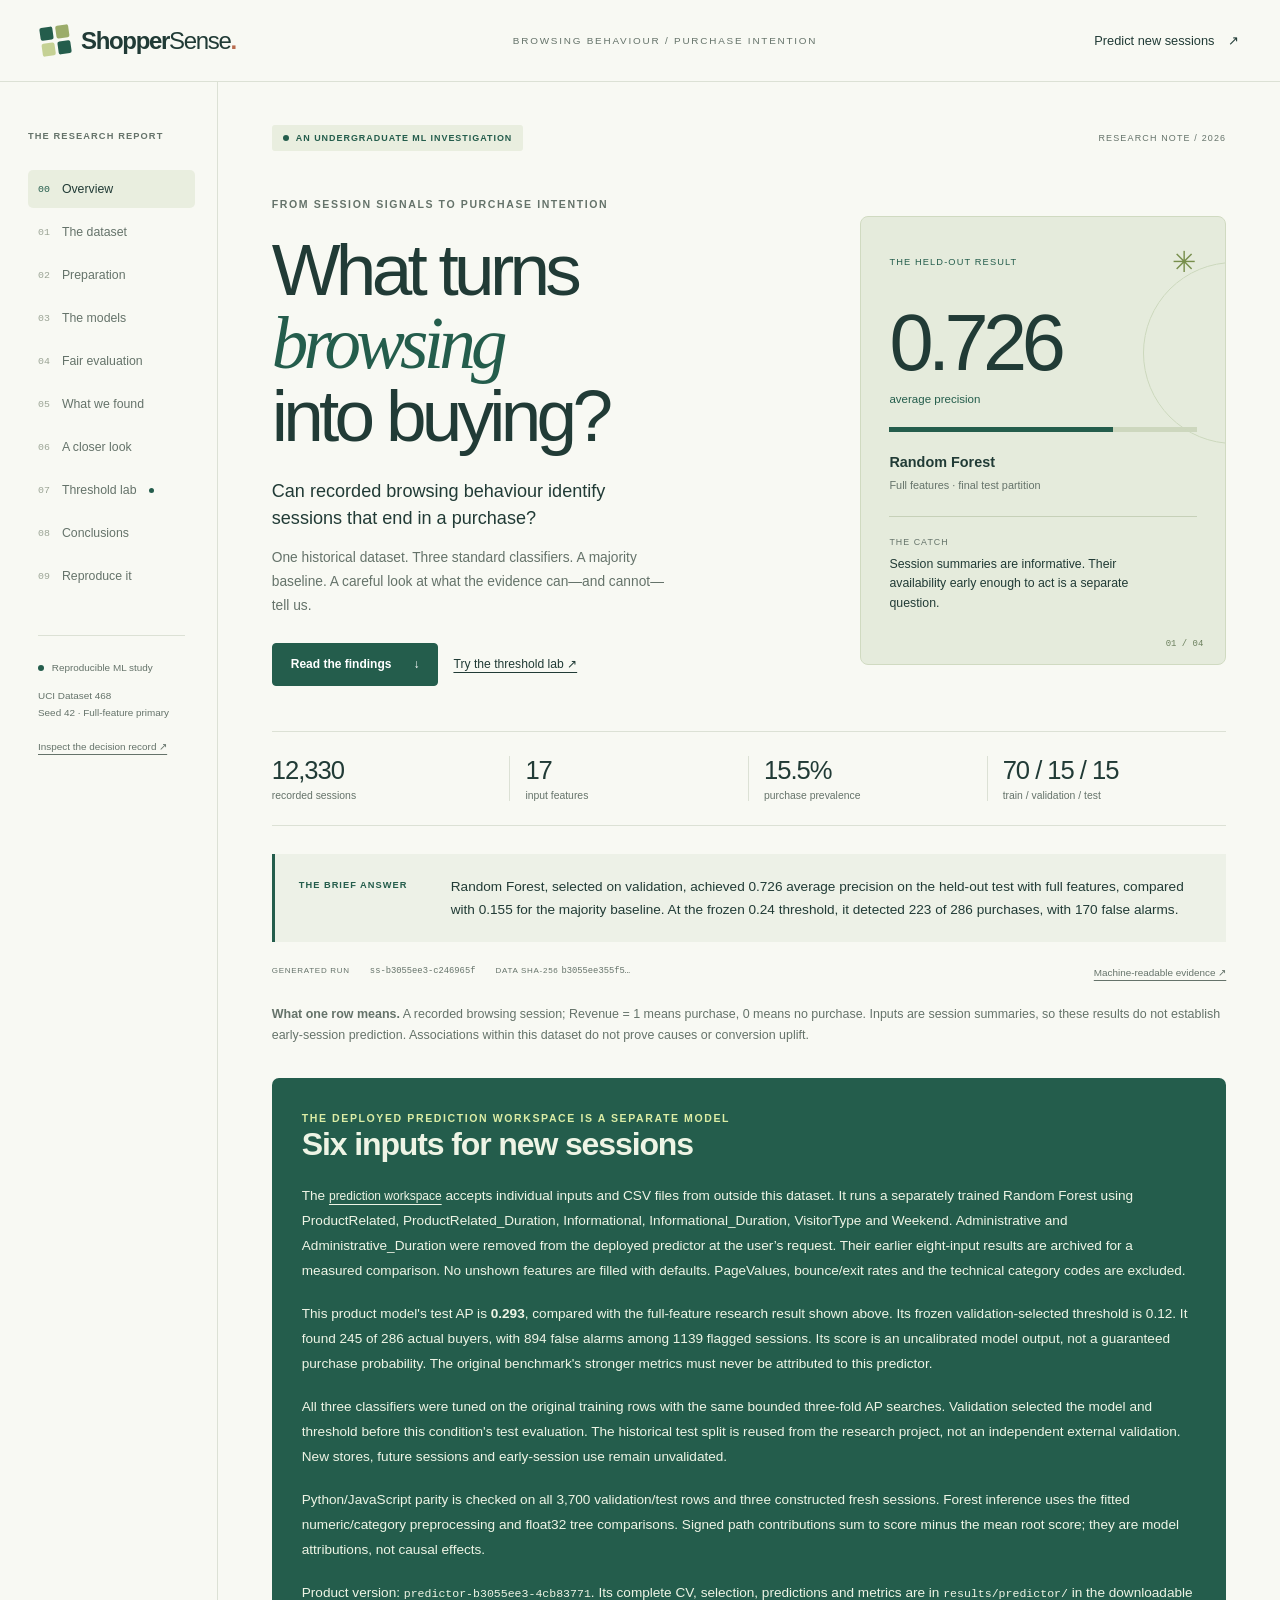
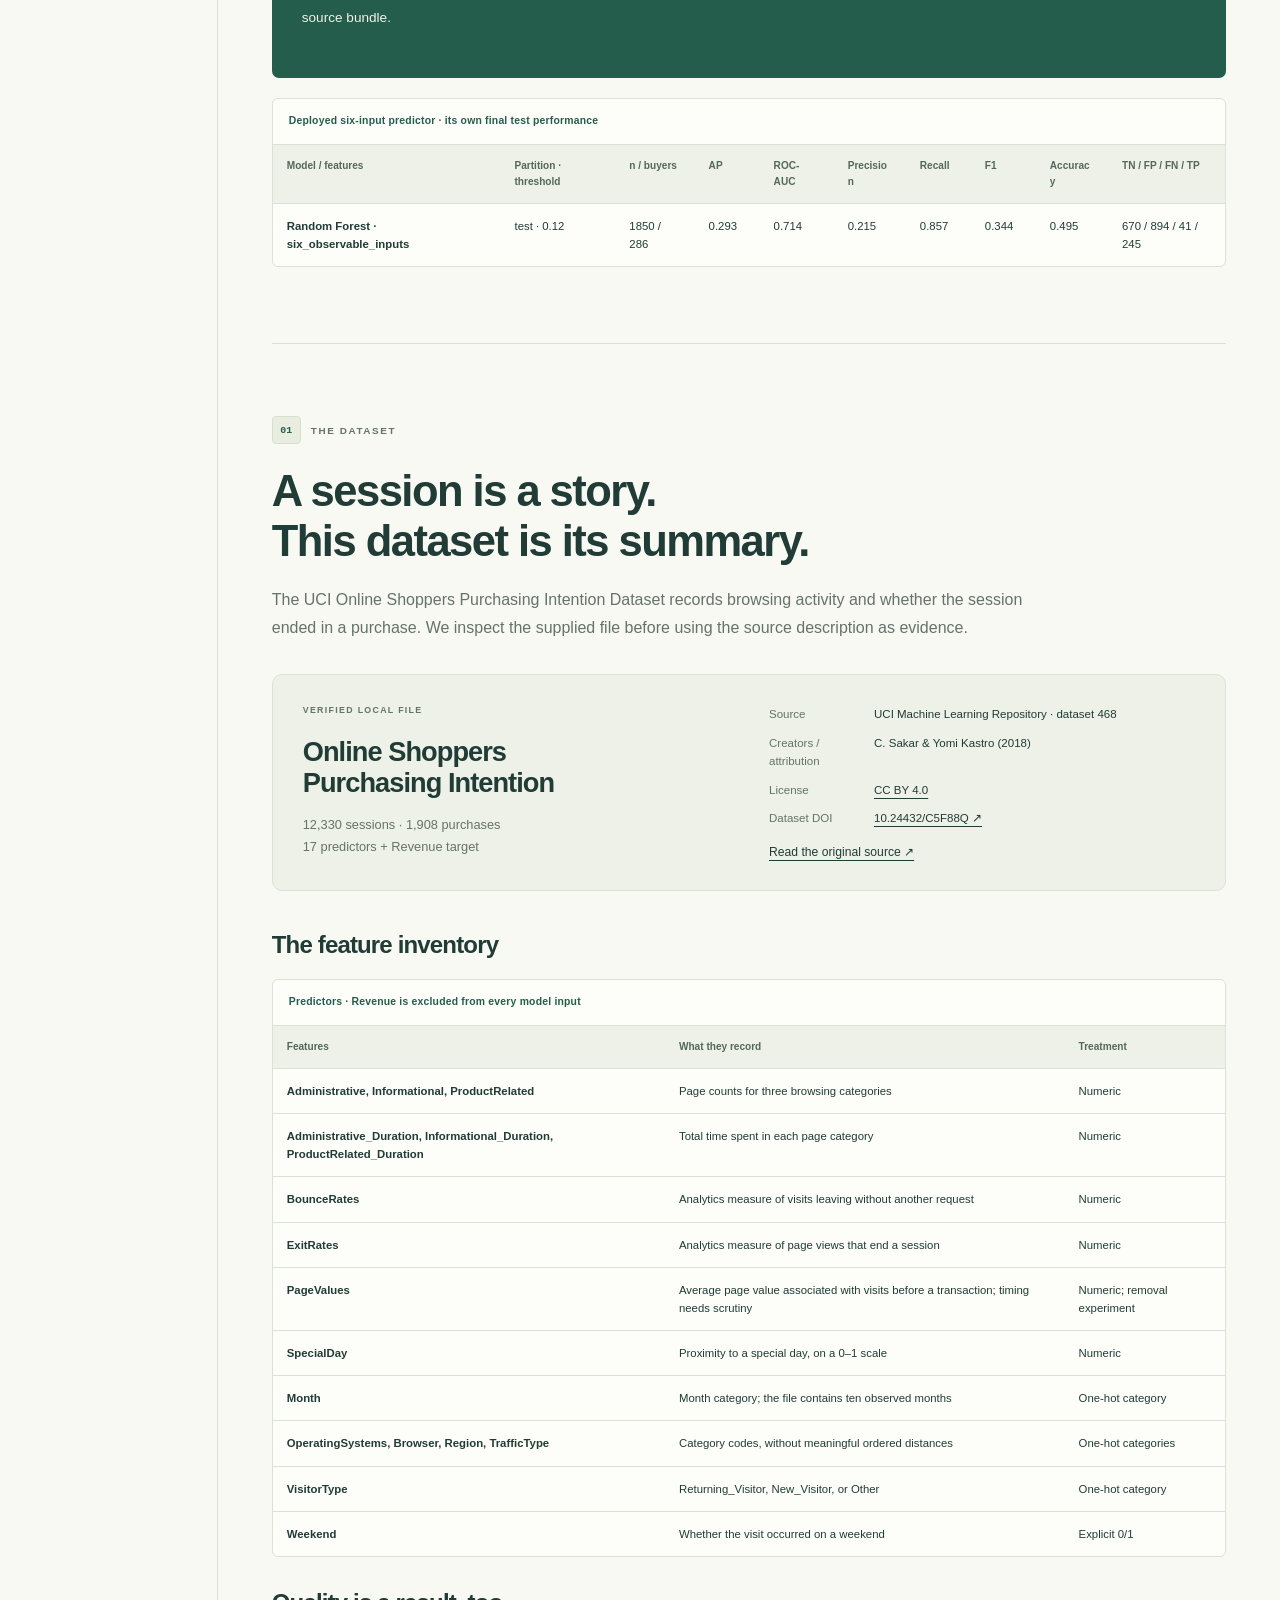
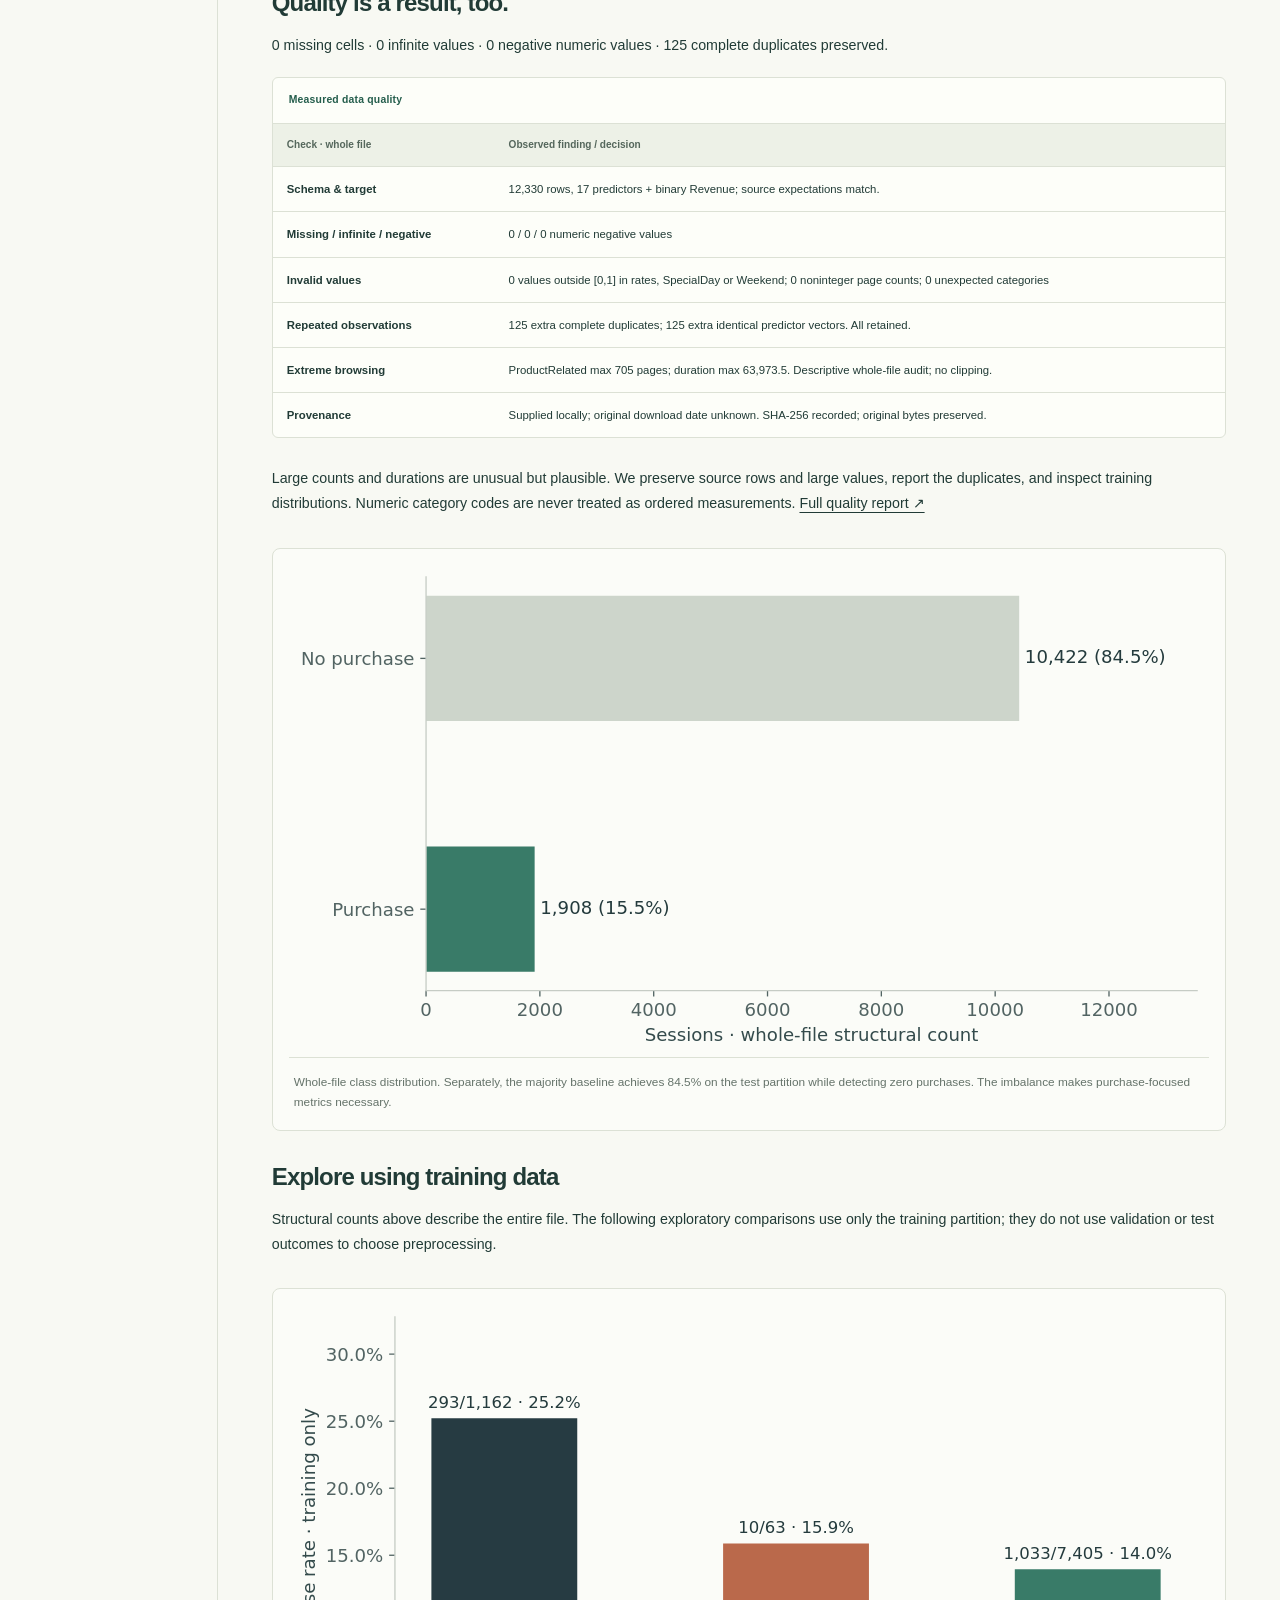
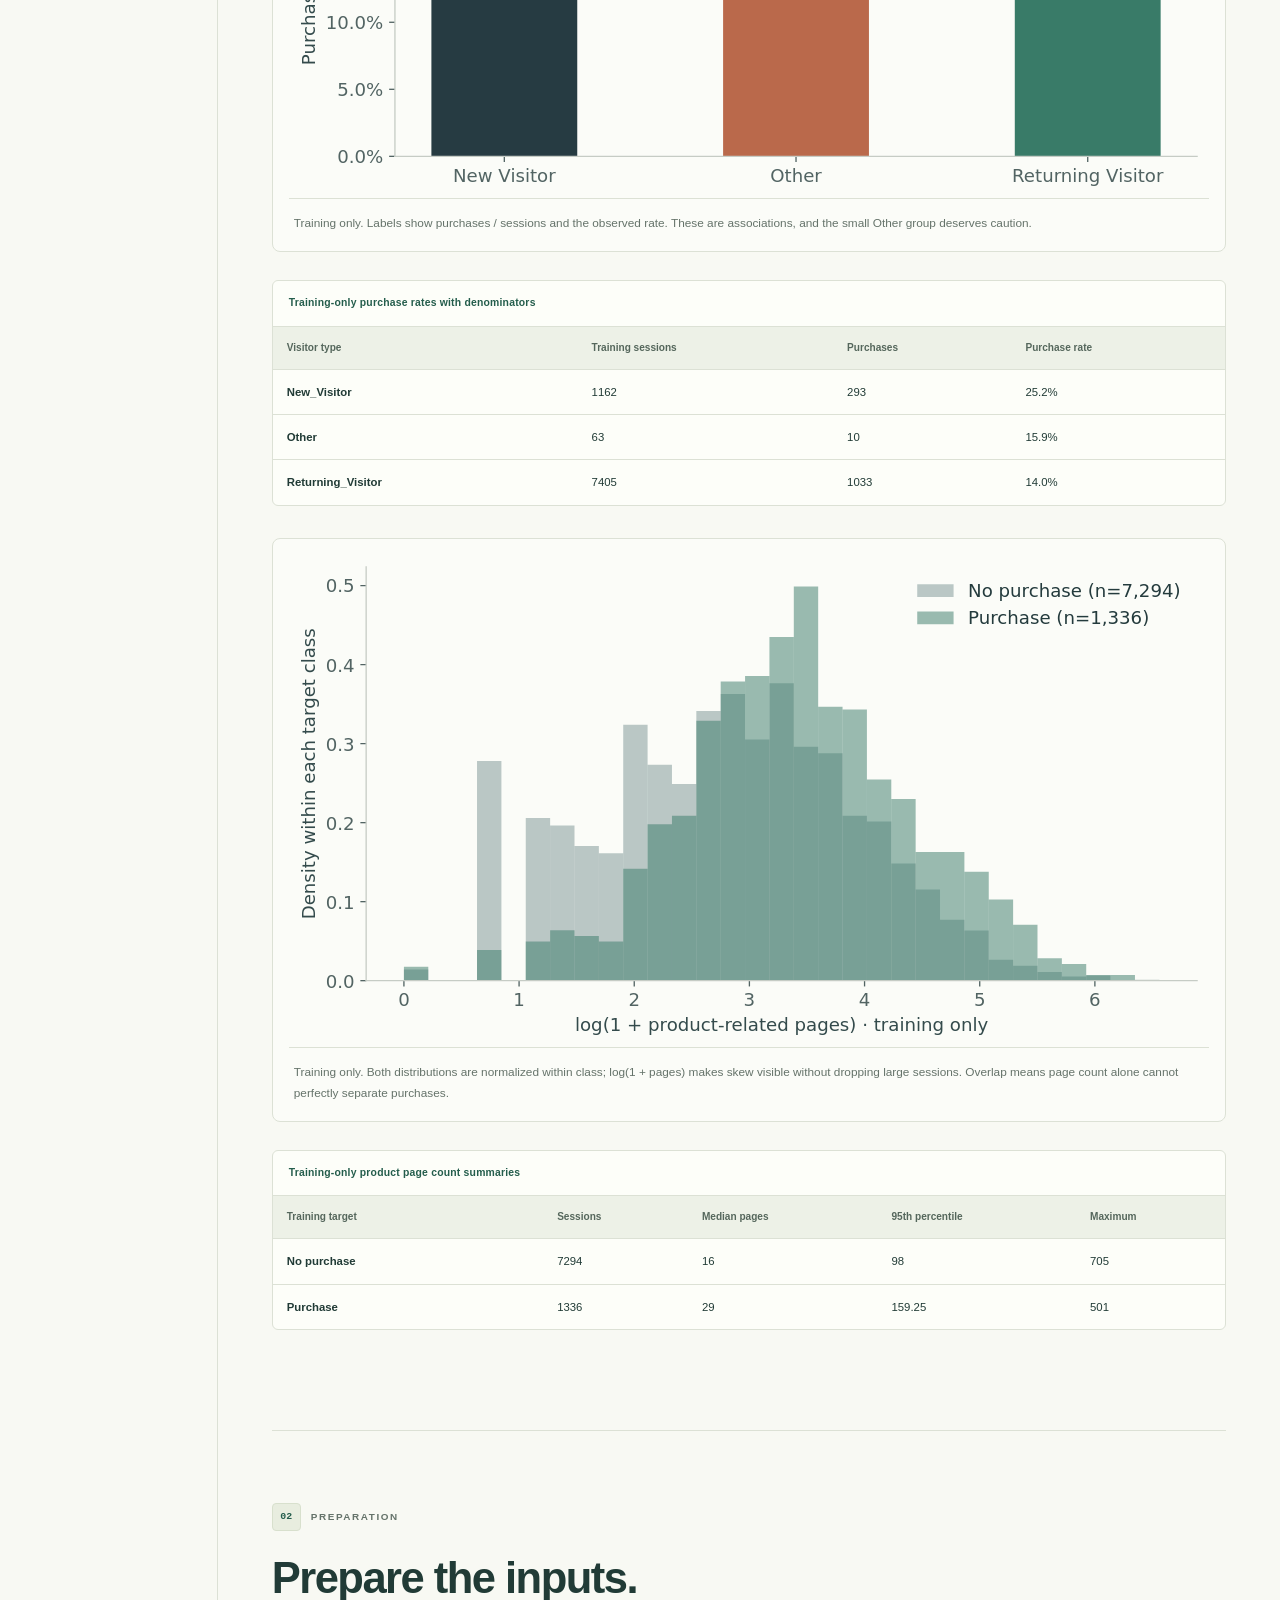
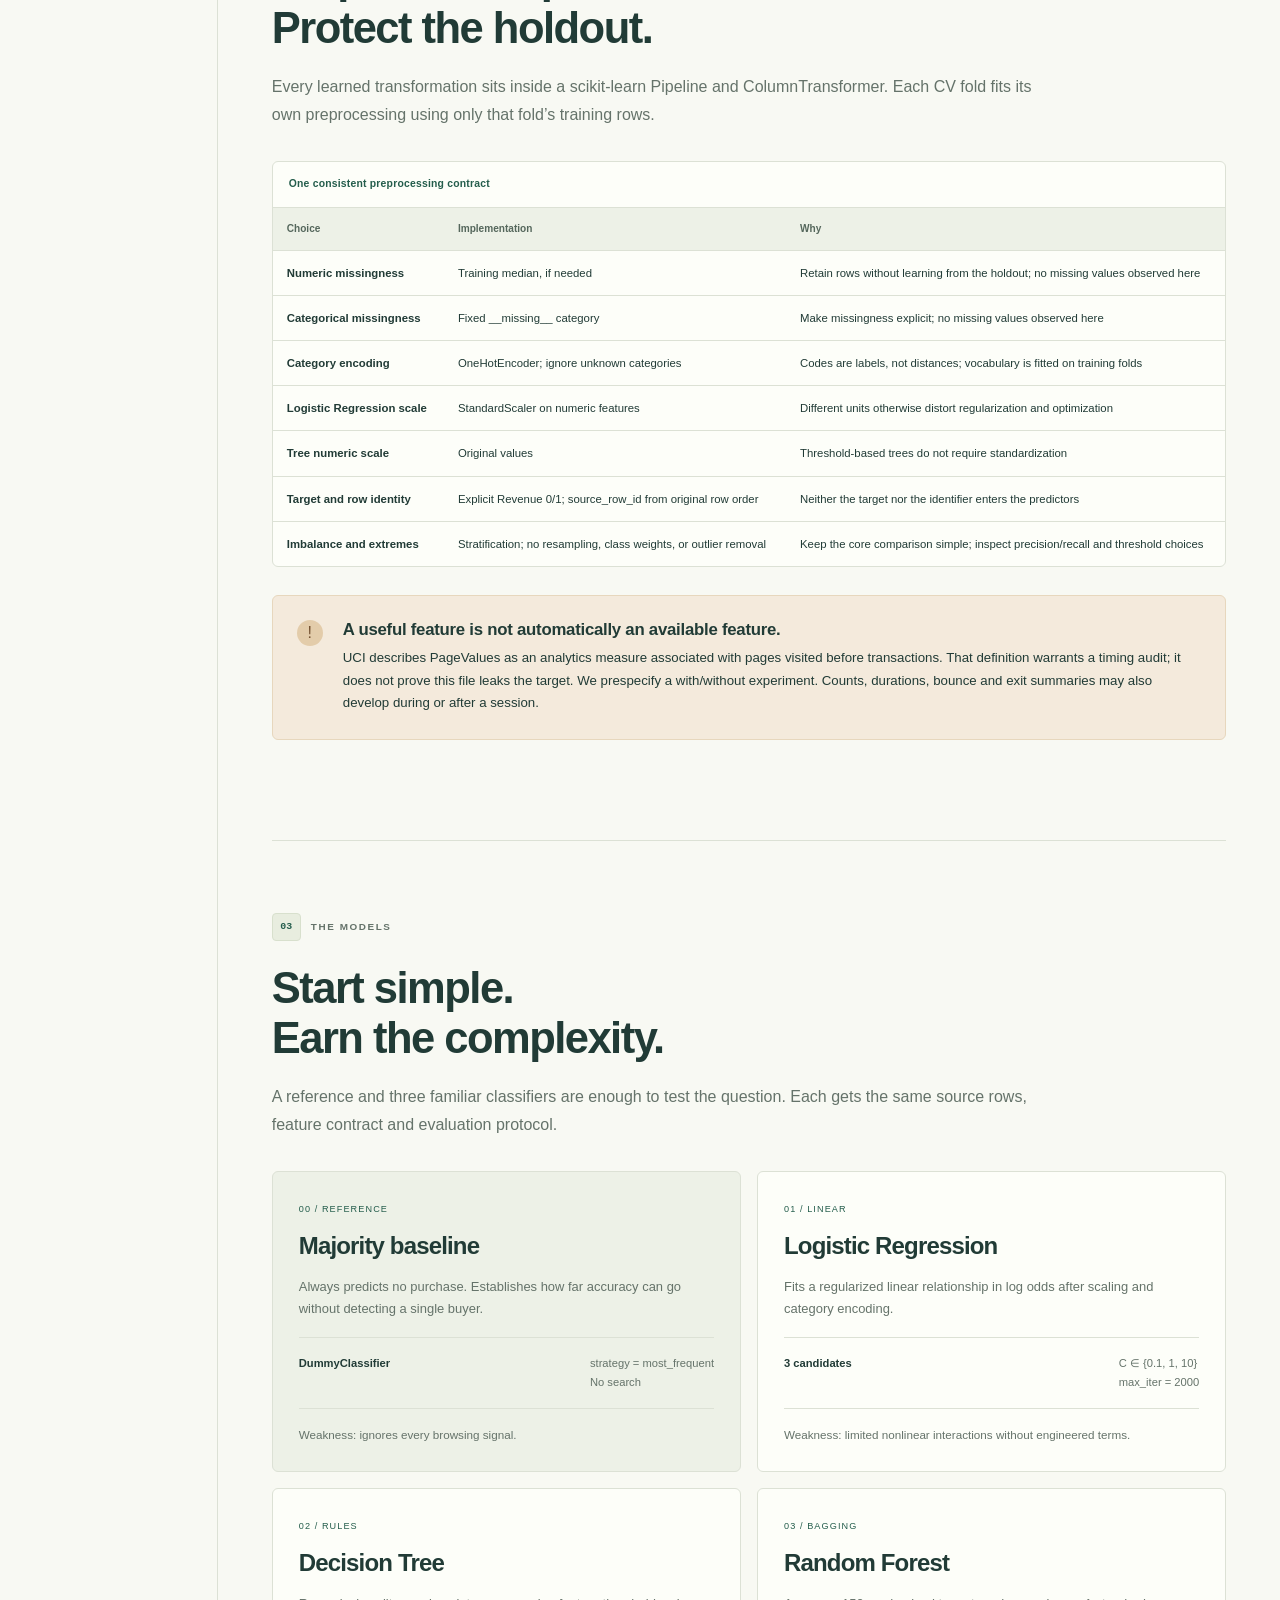
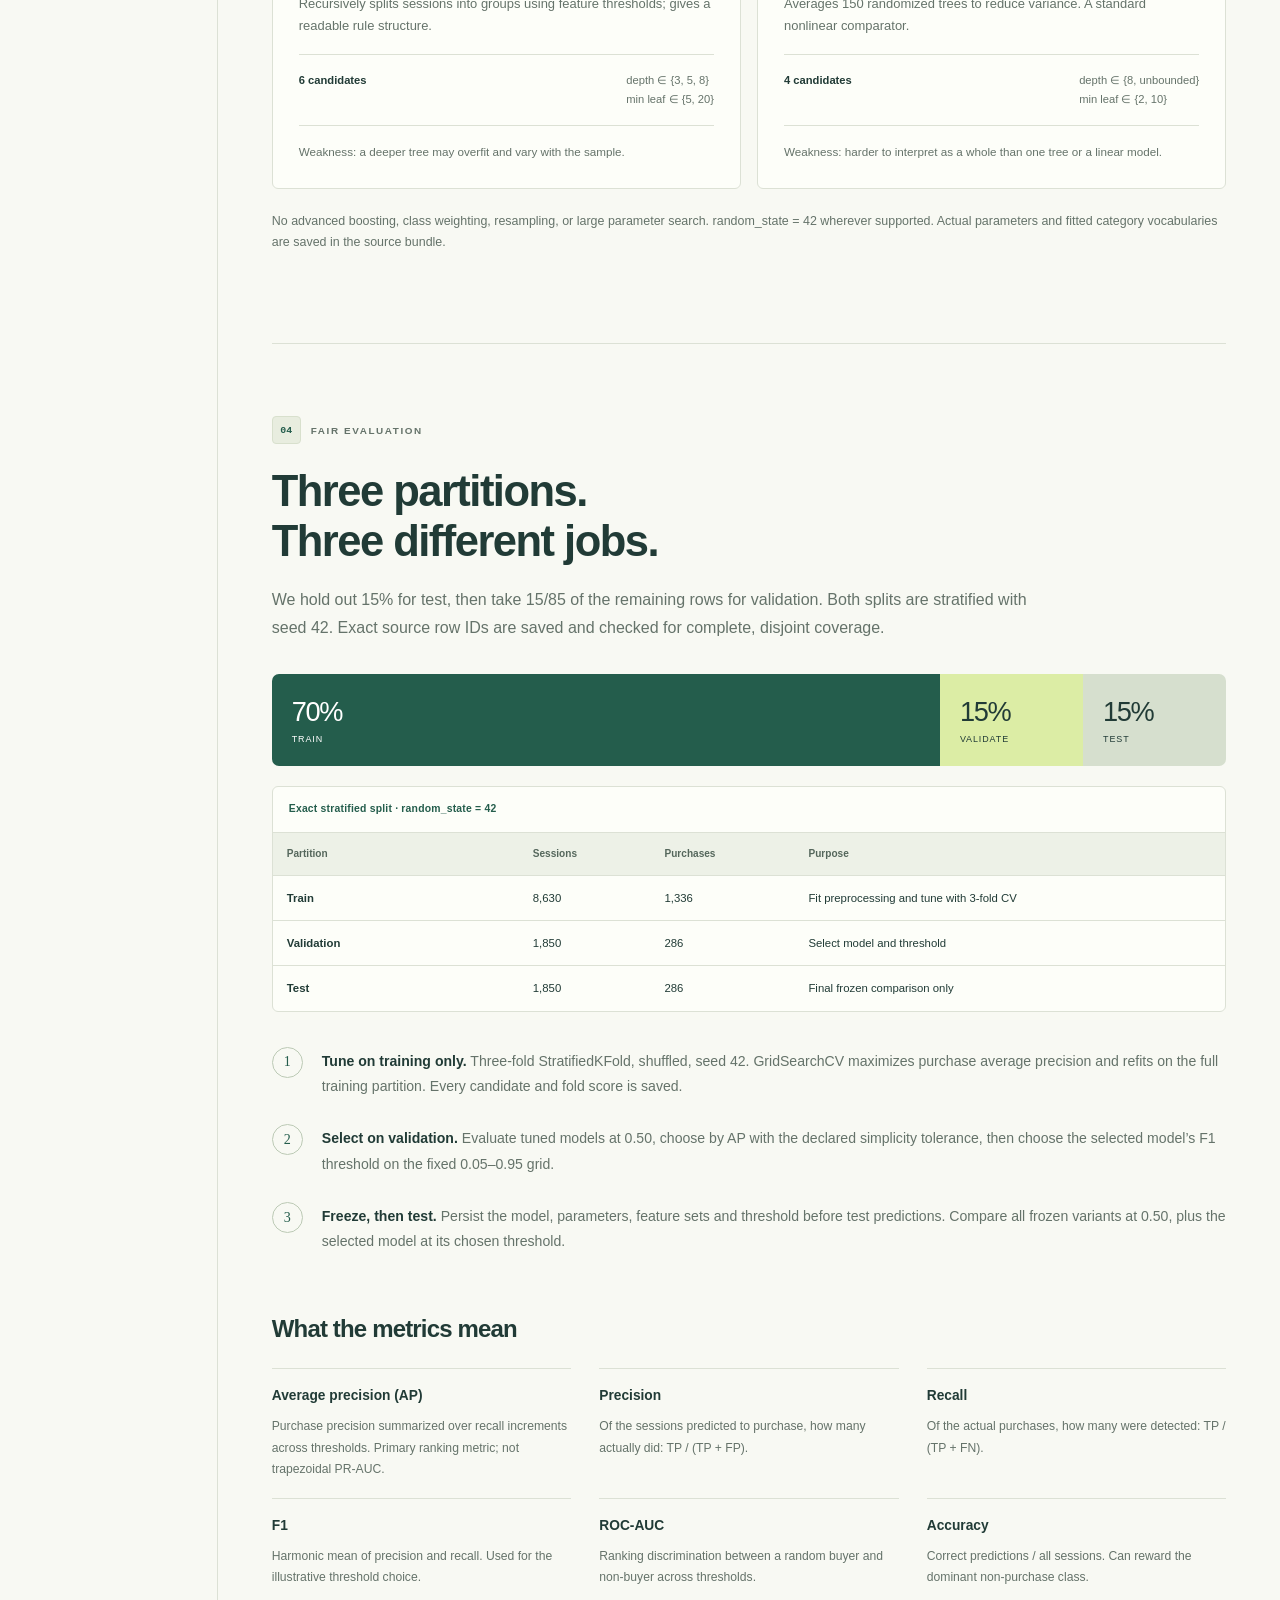
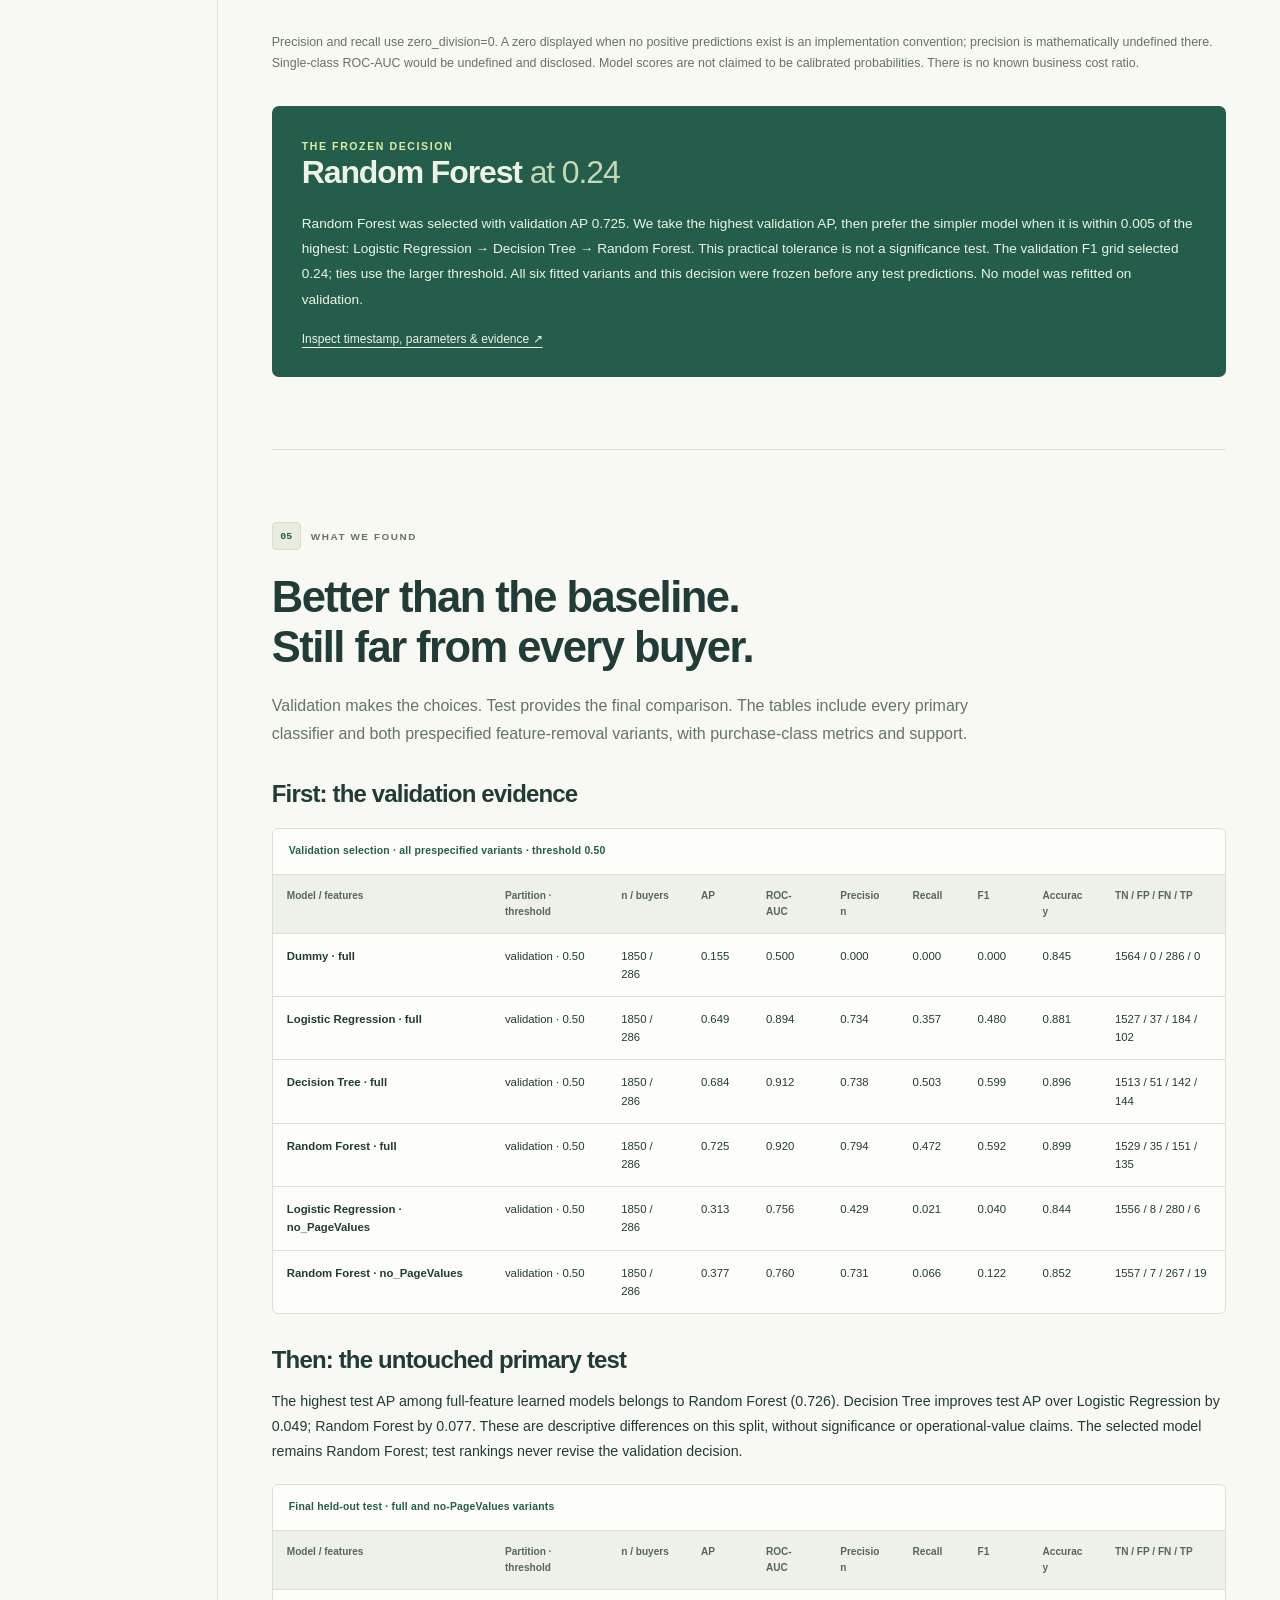
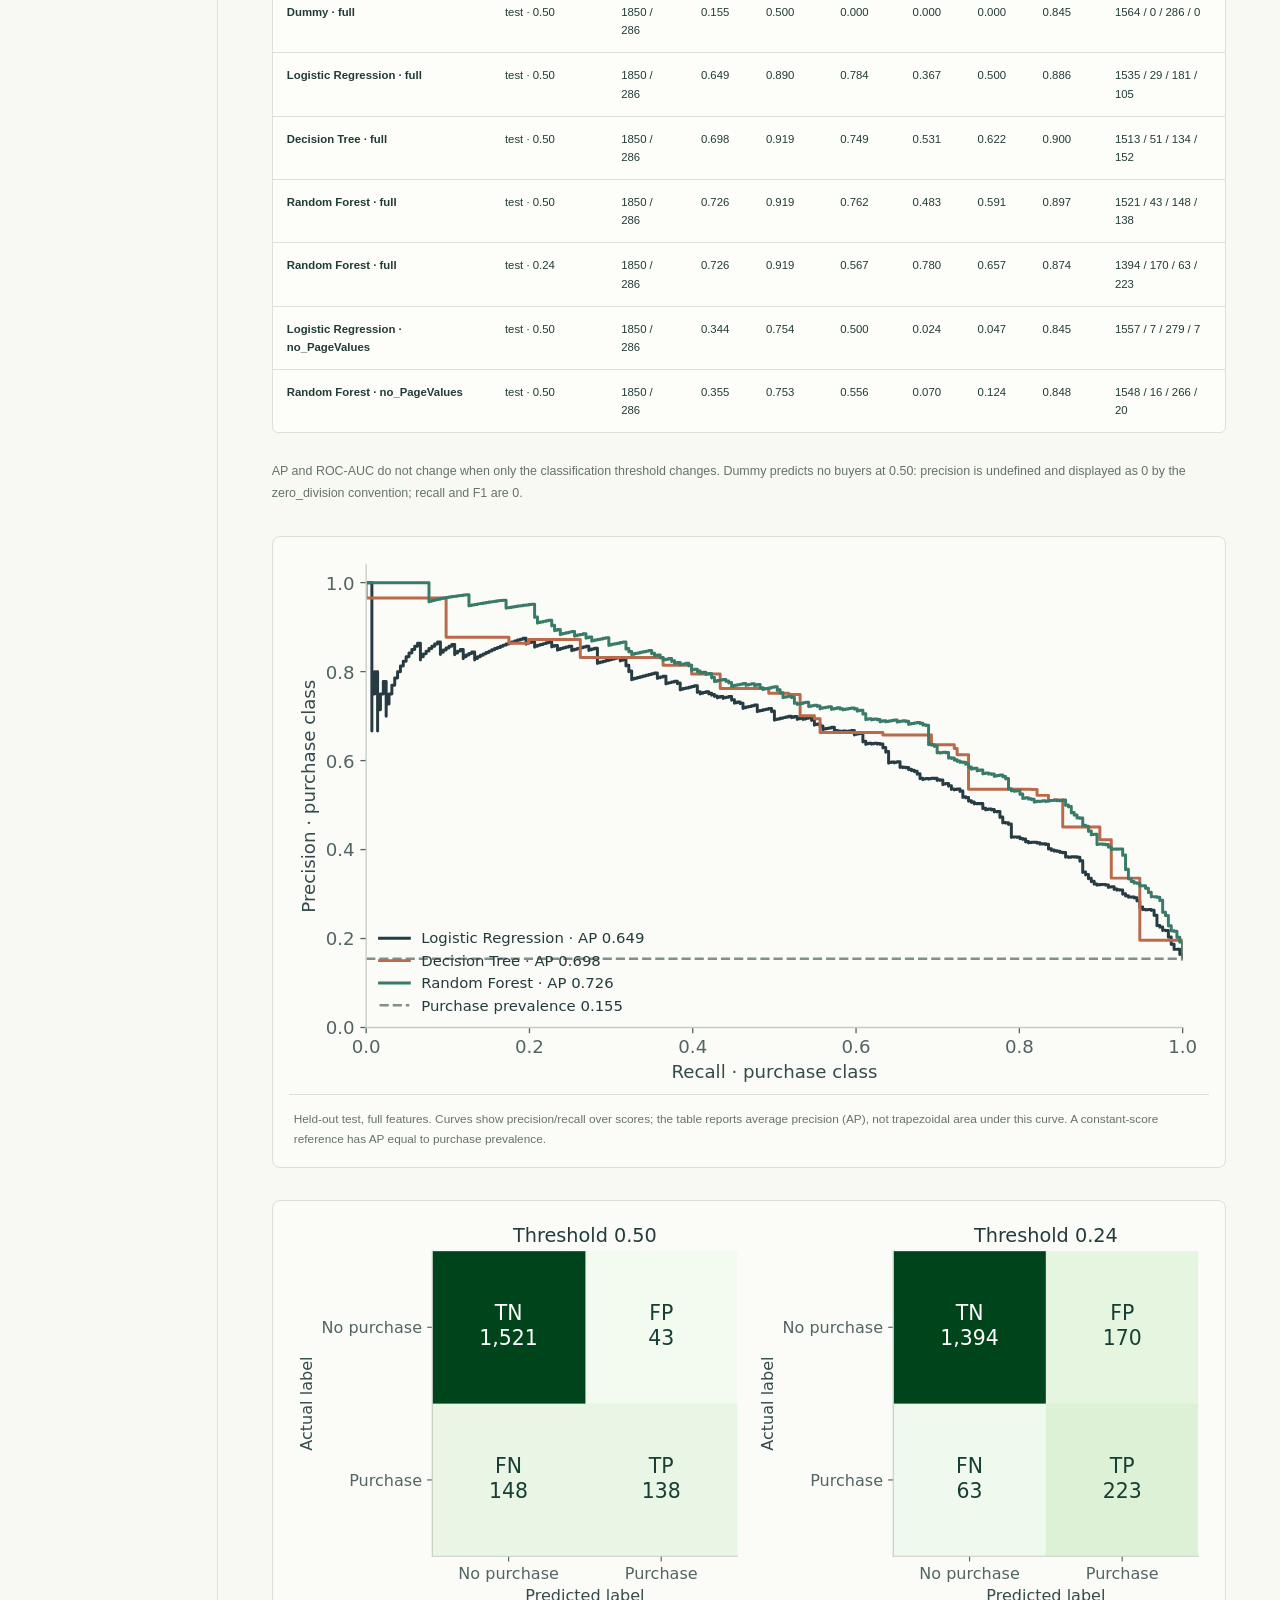
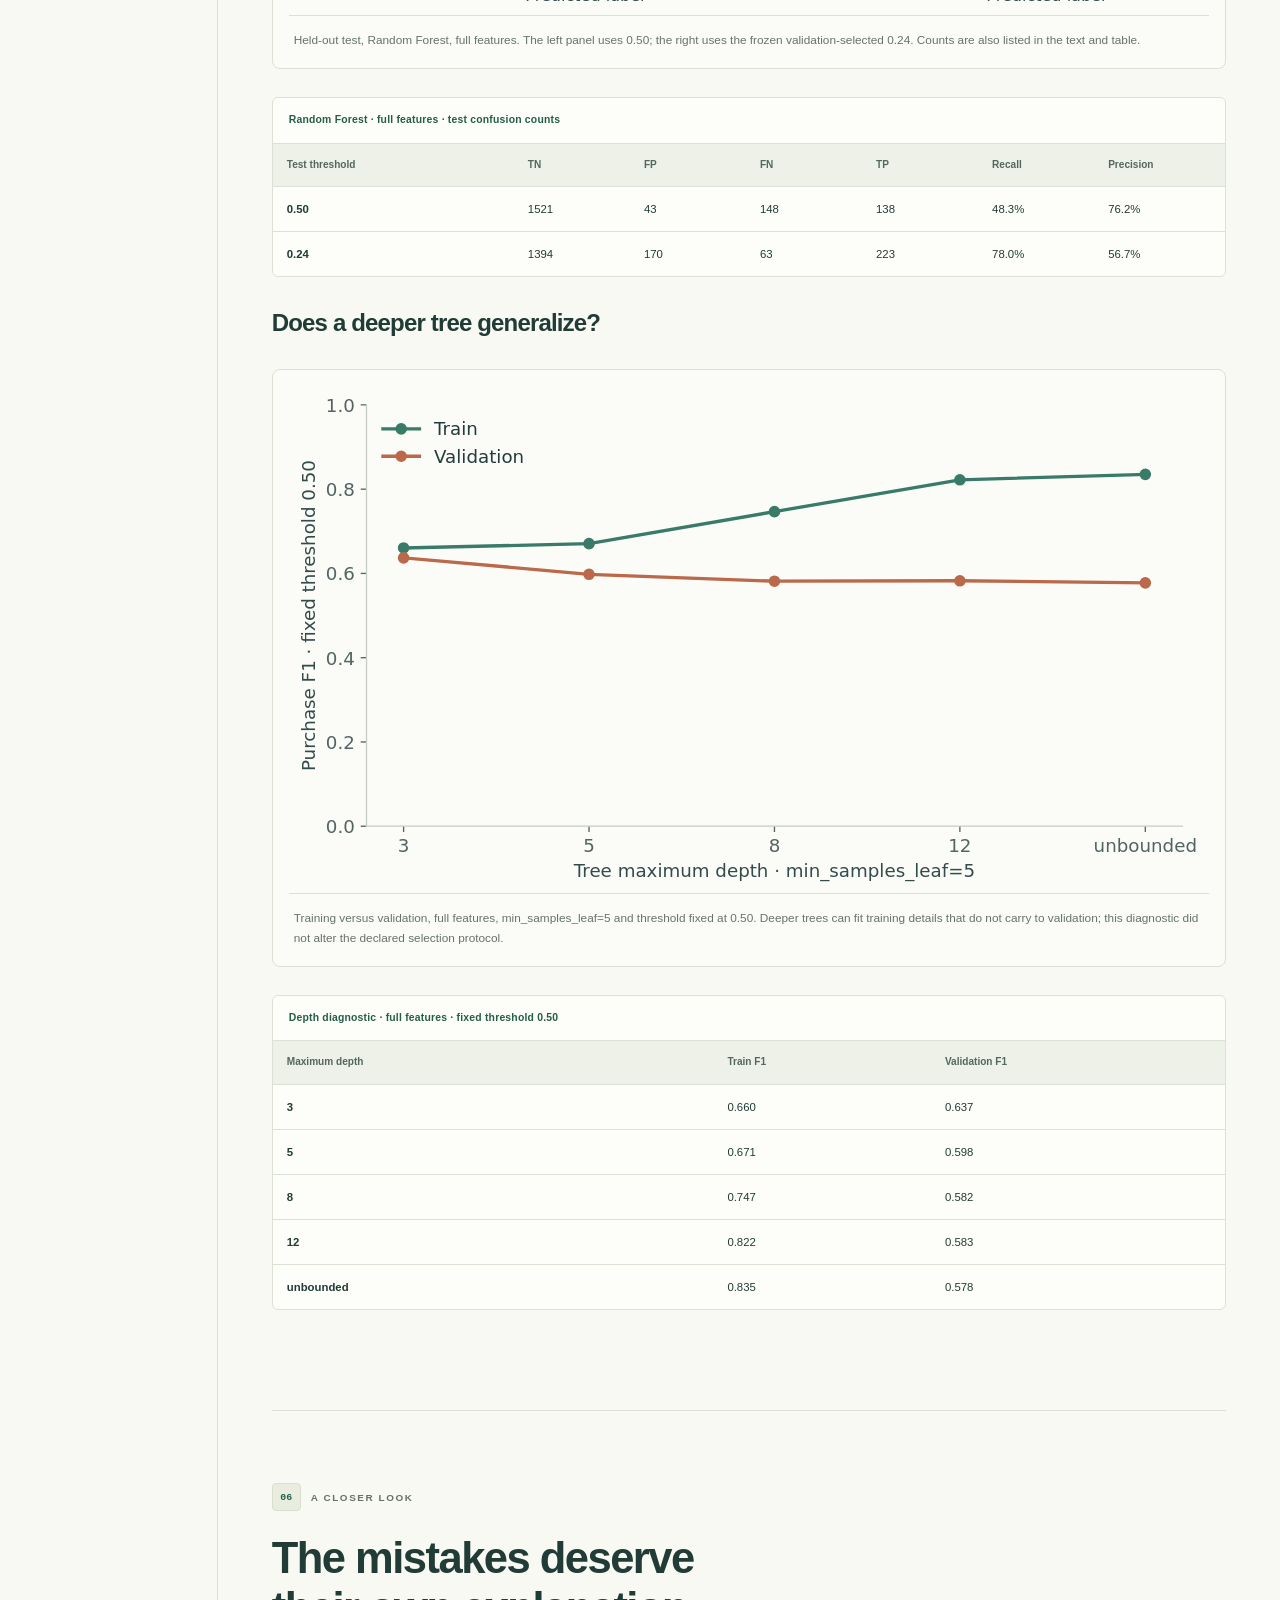
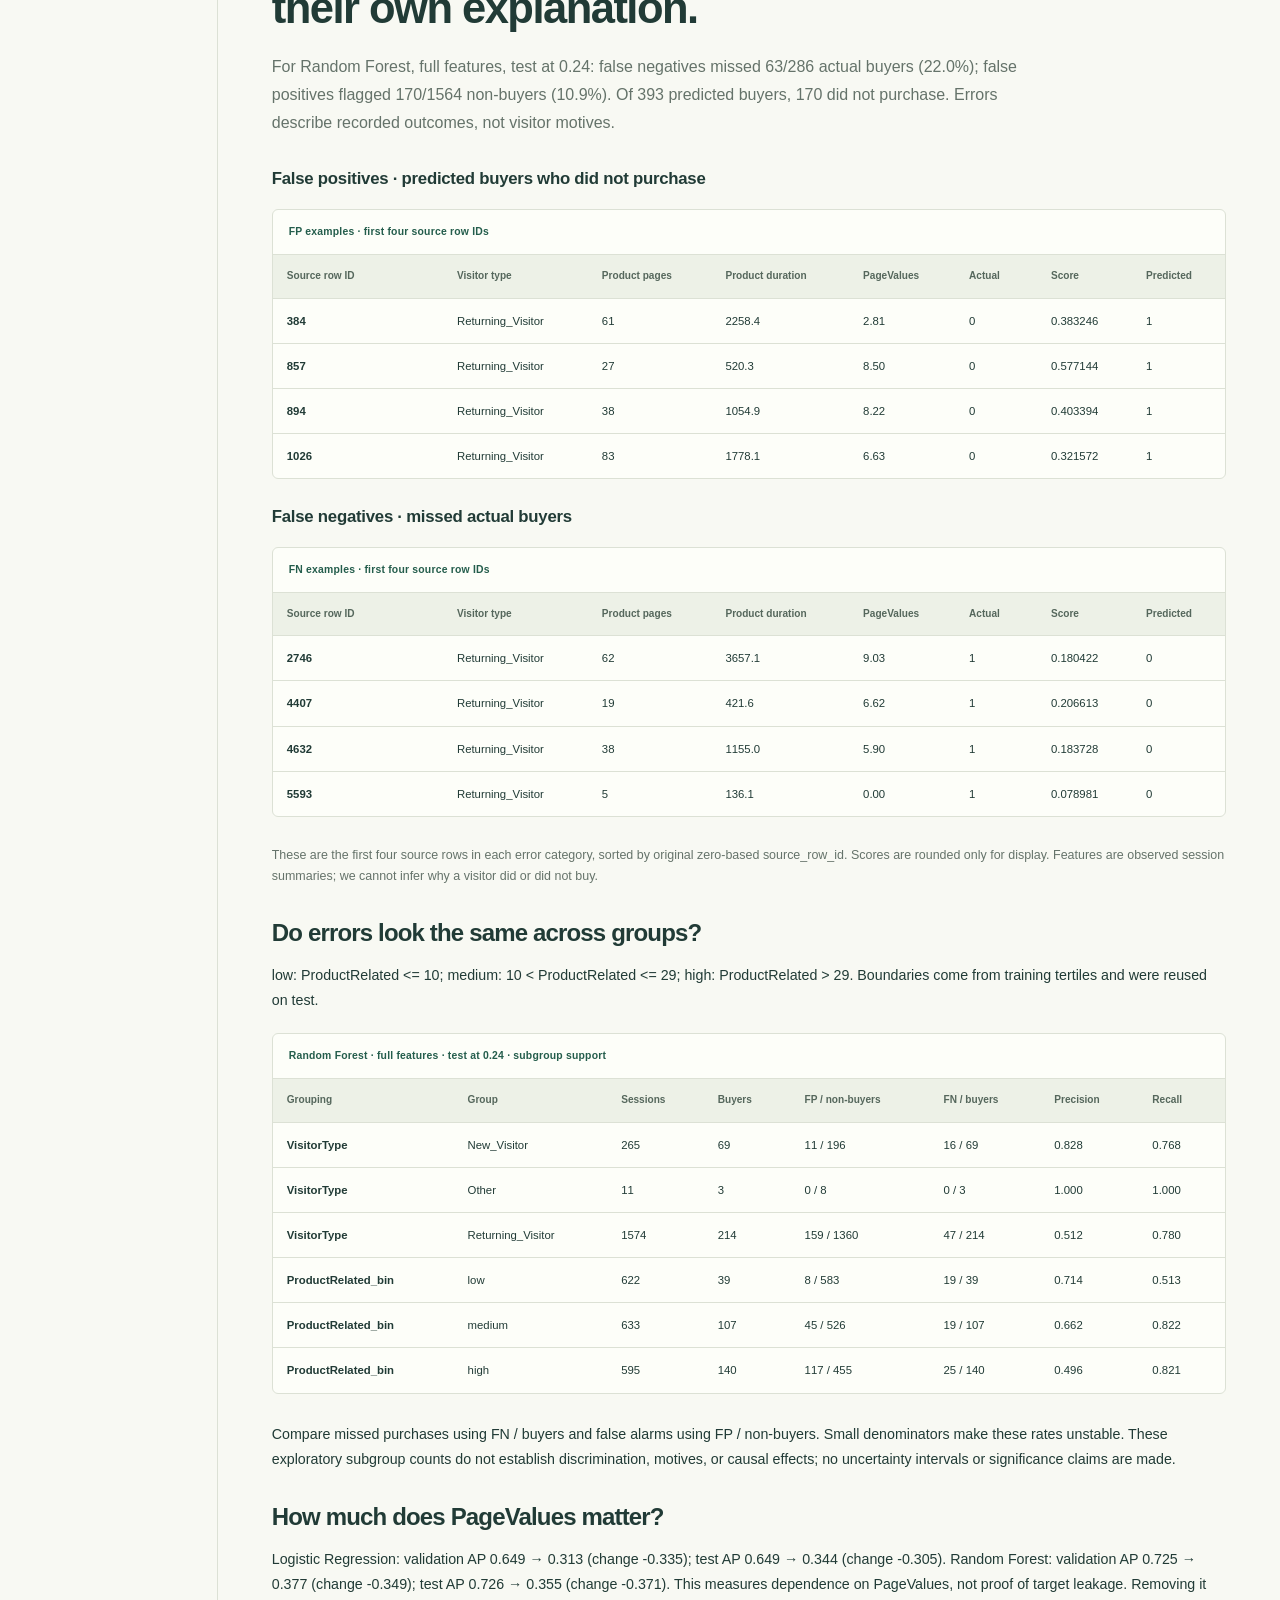
==== commit 937259f1: "Remove account inputs and add executed cell-by-cell model training notebook" ====
--- a/docs/research.html
+++ b/docs/research.html
@@ -49,11 +49,11 @@
   <p class="provenance">GENERATED RUN <code>ss-b3055ee3-c246965f</code><span>DATA SHA-256 <code>b3055ee355f5…</code></span><a href="data/summary.json">Machine-readable evidence ↗</a></p>
   <div class="scope-note"><strong>What one row means.</strong> A recorded browsing session; Revenue = 1 means purchase, 0 means no purchase. Inputs are session summaries, so these results do not establish early-session prediction. Associations within this dataset do not prove causes or conversion uplift.</div>
   <aside class="decision-box" id="workspace-model"><span class="eyebrow">THE DEPLOYED PREDICTION WORKSPACE IS A SEPARATE MODEL</span>
-<h3>Eight inputs for new sessions</h3><p>The <a href="./">prediction workspace</a> accepts individual inputs and CSV files from outside this dataset. It runs a separately trained Random Forest using ProductRelated, ProductRelated_Duration, Informational, Informational_Duration, Administrative, Administrative_Duration, VisitorType and Weekend. No unshown features are filled with defaults. PageValues, bounce/exit rates and the technical category codes are excluded.</p>
-<p>This product model's test AP is <strong>0.299</strong>, compared with the full-feature research result shown above. Its frozen validation-selected threshold is 0.20. It found 187 of 286 actual buyers, with 526 false alarms among 713 flagged sessions. Its score is an uncalibrated model output, not a guaranteed purchase probability. The original benchmark's stronger metrics must never be attributed to this predictor.</p>
+<h3>Six inputs for new sessions</h3><p>The <a href="./">prediction workspace</a> accepts individual inputs and CSV files from outside this dataset. It runs a separately trained Random Forest using ProductRelated, ProductRelated_Duration, Informational, Informational_Duration, VisitorType and Weekend. Administrative and Administrative_Duration were removed from the deployed predictor at the user’s request. Their earlier eight-input results are archived for a measured comparison. No unshown features are filled with defaults. PageValues, bounce/exit rates and the technical category codes are excluded.</p>
+<p>This product model's test AP is <strong>0.293</strong>, compared with the full-feature research result shown above. Its frozen validation-selected threshold is 0.12. It found 245 of 286 actual buyers, with 894 false alarms among 1139 flagged sessions. Its score is an uncalibrated model output, not a guaranteed purchase probability. The original benchmark's stronger metrics must never be attributed to this predictor.</p>
 <p>All three classifiers were tuned on the original training rows with the same bounded three-fold AP searches. Validation selected the model and threshold before this condition's test evaluation. The historical test split is reused from the research project, not an independent external validation. New stores, future sessions and early-session use remain unvalidated.</p>
 <p>Python/JavaScript parity is checked on all 3,700 validation/test rows and three constructed fresh sessions. Forest inference uses the fitted numeric/category preprocessing and float32 tree comparisons. Signed path contributions sum to score minus the mean root score; they are model attributions, not causal effects.</p>
-<p>Product version: <code>predictor-b3055ee3-ce5f3a6a</code>. Its complete CV, selection, predictions and metrics are in <code>results/predictor/</code> in the downloadable source bundle.</p></aside><div class="table-wrap " tabindex="0" role="region" aria-label="Deployed eight-input predictor · its own final test performance"><table><caption>Deployed eight-input predictor · its own final test performance</caption><thead><tr><th scope="col">Model / features</th><th scope="col">Partition · threshold</th><th scope="col">n / buyers</th><th scope="col">AP</th><th scope="col">ROC-AUC</th><th scope="col">Precision</th><th scope="col">Recall</th><th scope="col">F1</th><th scope="col">Accuracy</th><th scope="col">TN / FP / FN / TP</th></tr></thead><tbody><tr><th scope="row">Random Forest · eight_observable_inputs</th><td>test · 0.20</td><td>1850 / 286</td><td>0.299</td><td>0.733</td><td>0.262</td><td>0.654</td><td>0.374</td><td>0.662</td><td>1038 / 526 / 99 / 187</td></tr></tbody></table></div>
+<p>Product version: <code>predictor-b3055ee3-4cb83771</code>. Its complete CV, selection, predictions and metrics are in <code>results/predictor/</code> in the downloadable source bundle.</p></aside><div class="table-wrap " tabindex="0" role="region" aria-label="Deployed six-input predictor · its own final test performance"><table><caption>Deployed six-input predictor · its own final test performance</caption><thead><tr><th scope="col">Model / features</th><th scope="col">Partition · threshold</th><th scope="col">n / buyers</th><th scope="col">AP</th><th scope="col">ROC-AUC</th><th scope="col">Precision</th><th scope="col">Recall</th><th scope="col">F1</th><th scope="col">Accuracy</th><th scope="col">TN / FP / FN / TP</th></tr></thead><tbody><tr><th scope="row">Random Forest · six_observable_inputs</th><td>test · 0.12</td><td>1850 / 286</td><td>0.293</td><td>0.714</td><td>0.215</td><td>0.857</td><td>0.344</td><td>0.495</td><td>670 / 894 / 41 / 245</td></tr></tbody></table></div>
 </section>
 
 <section id="data" class="section">
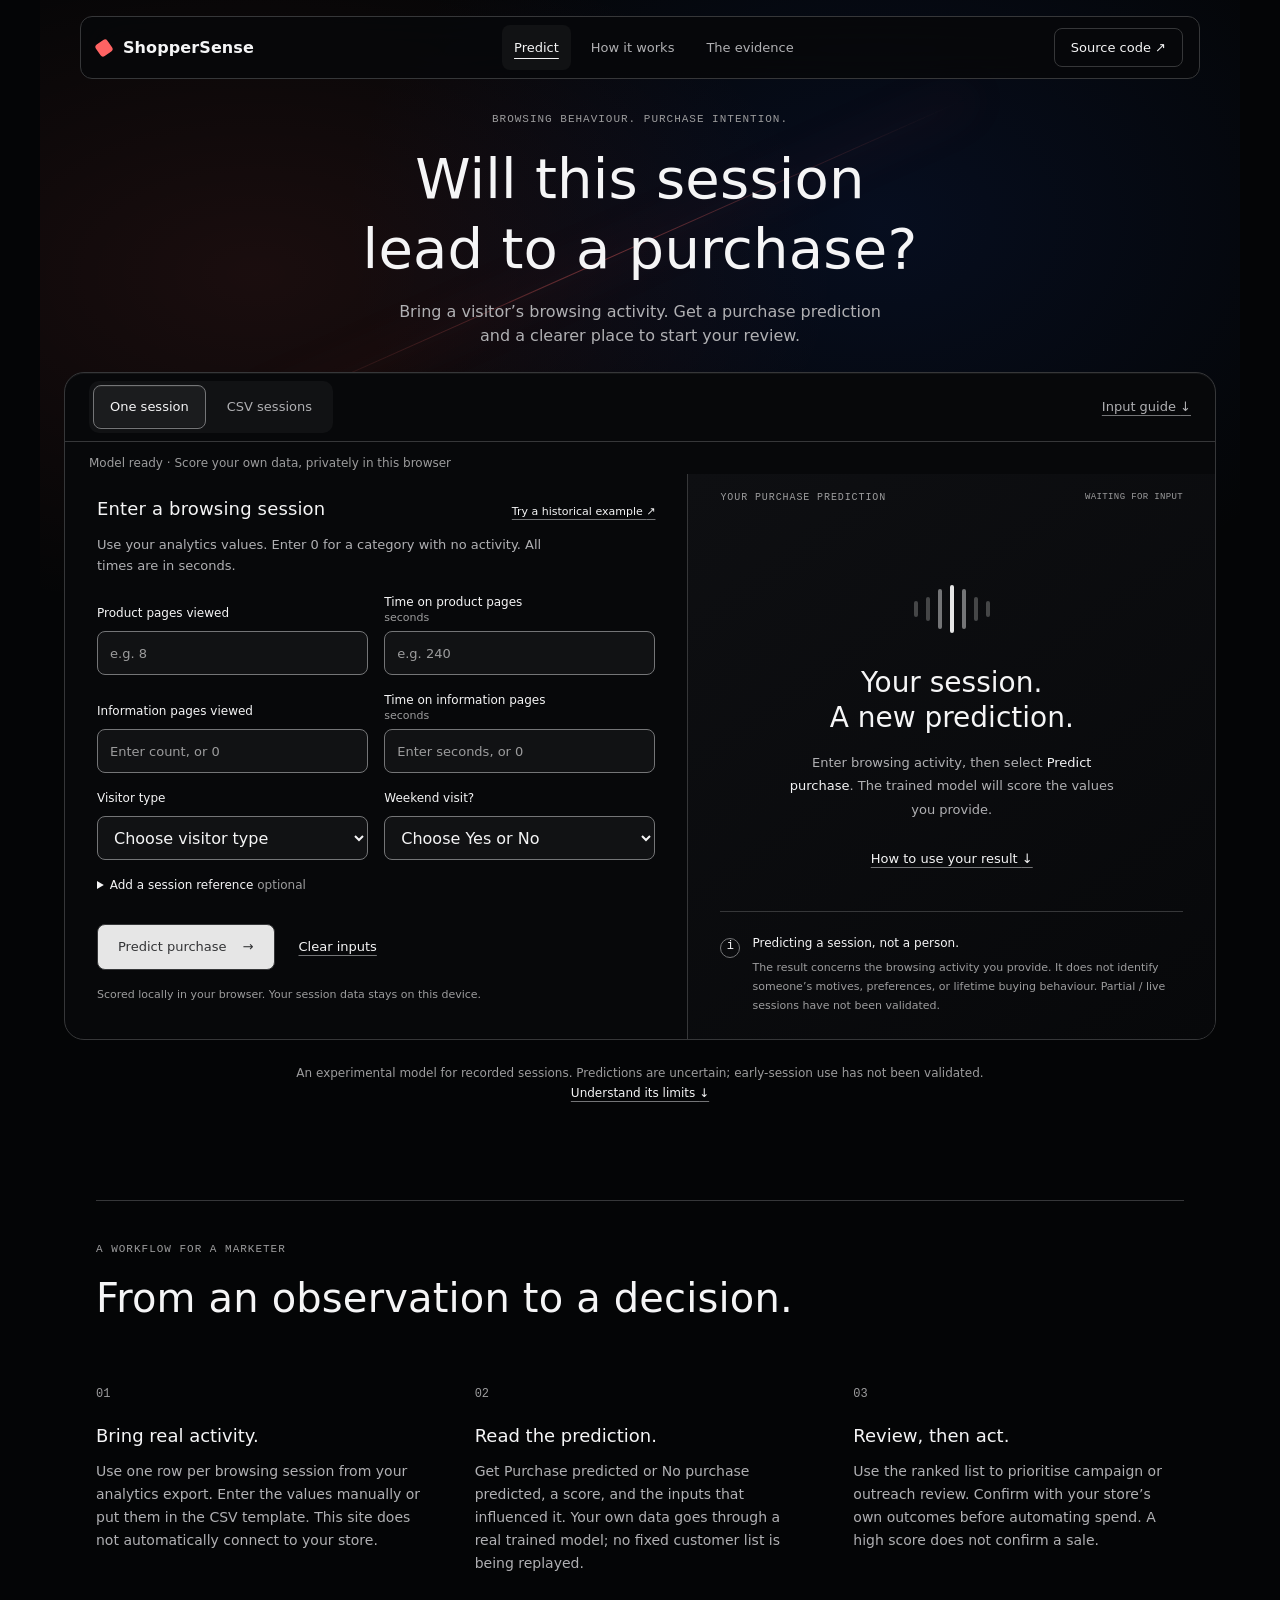
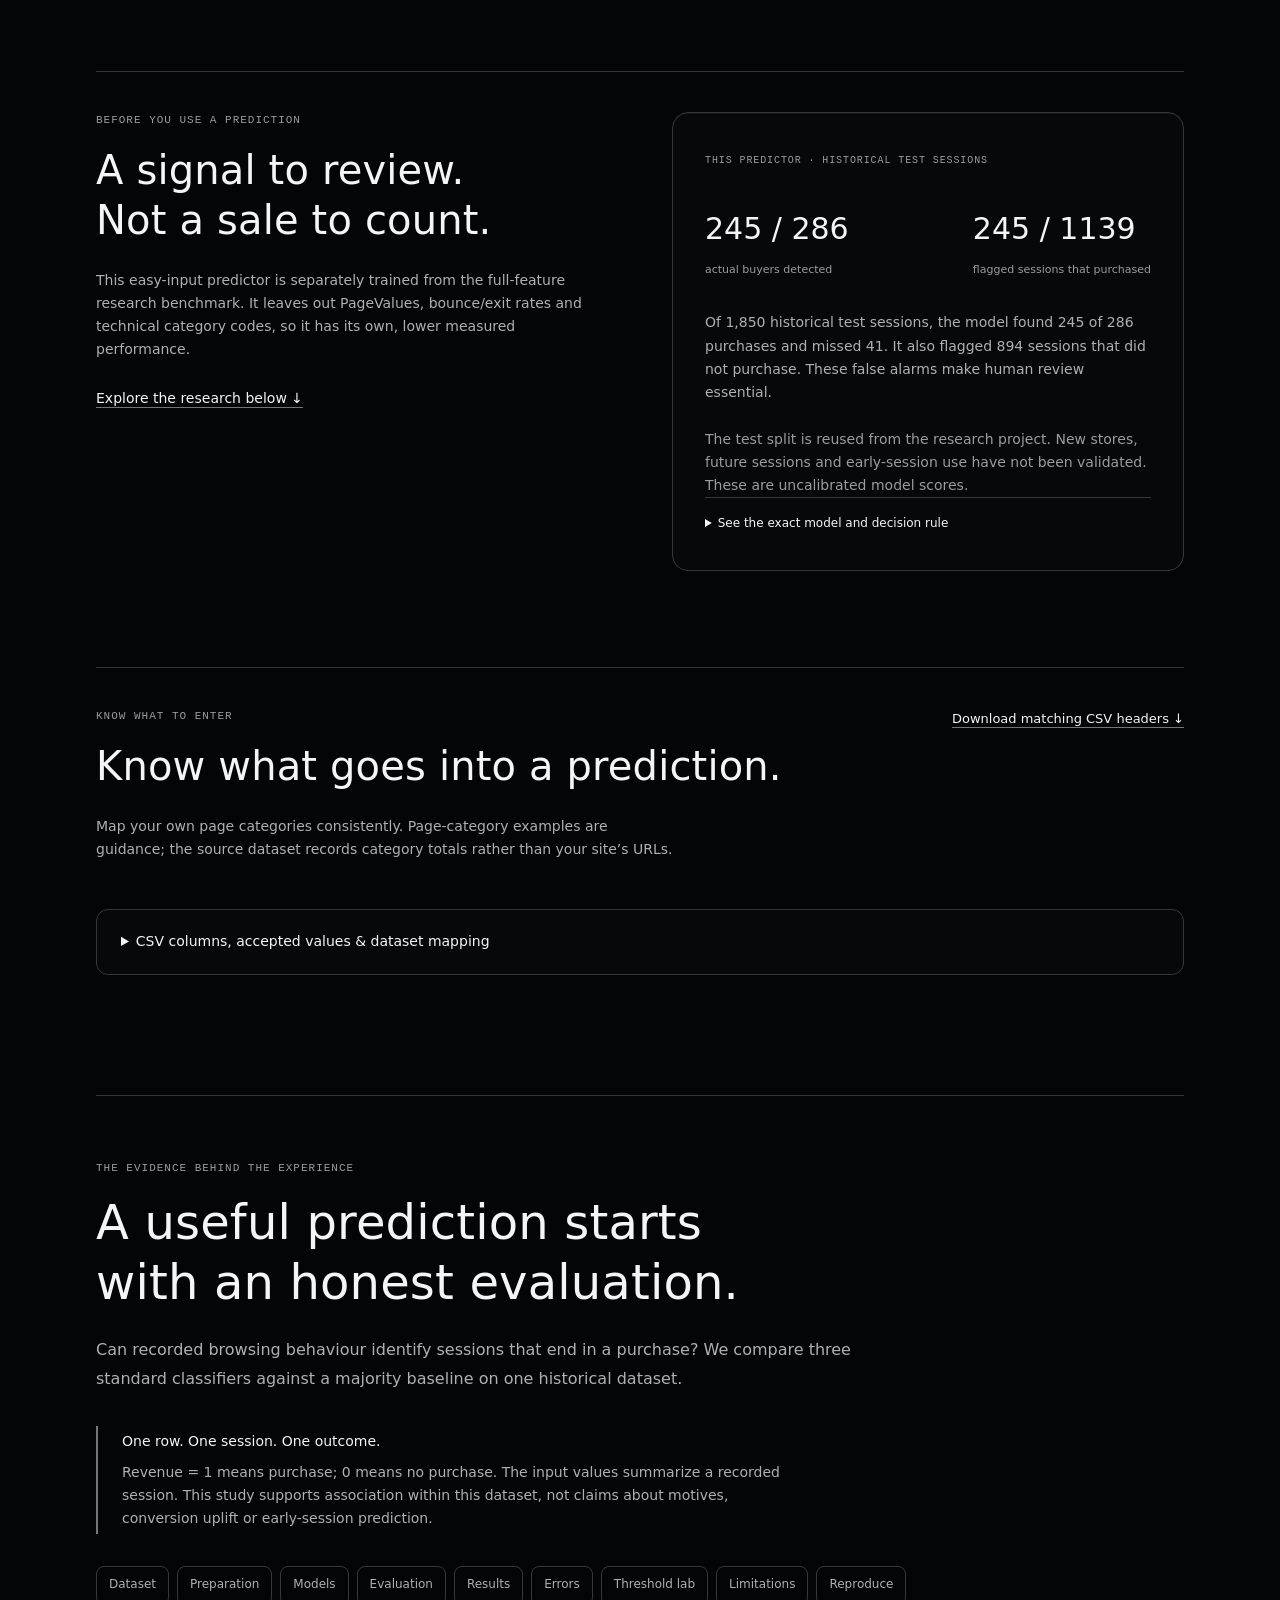
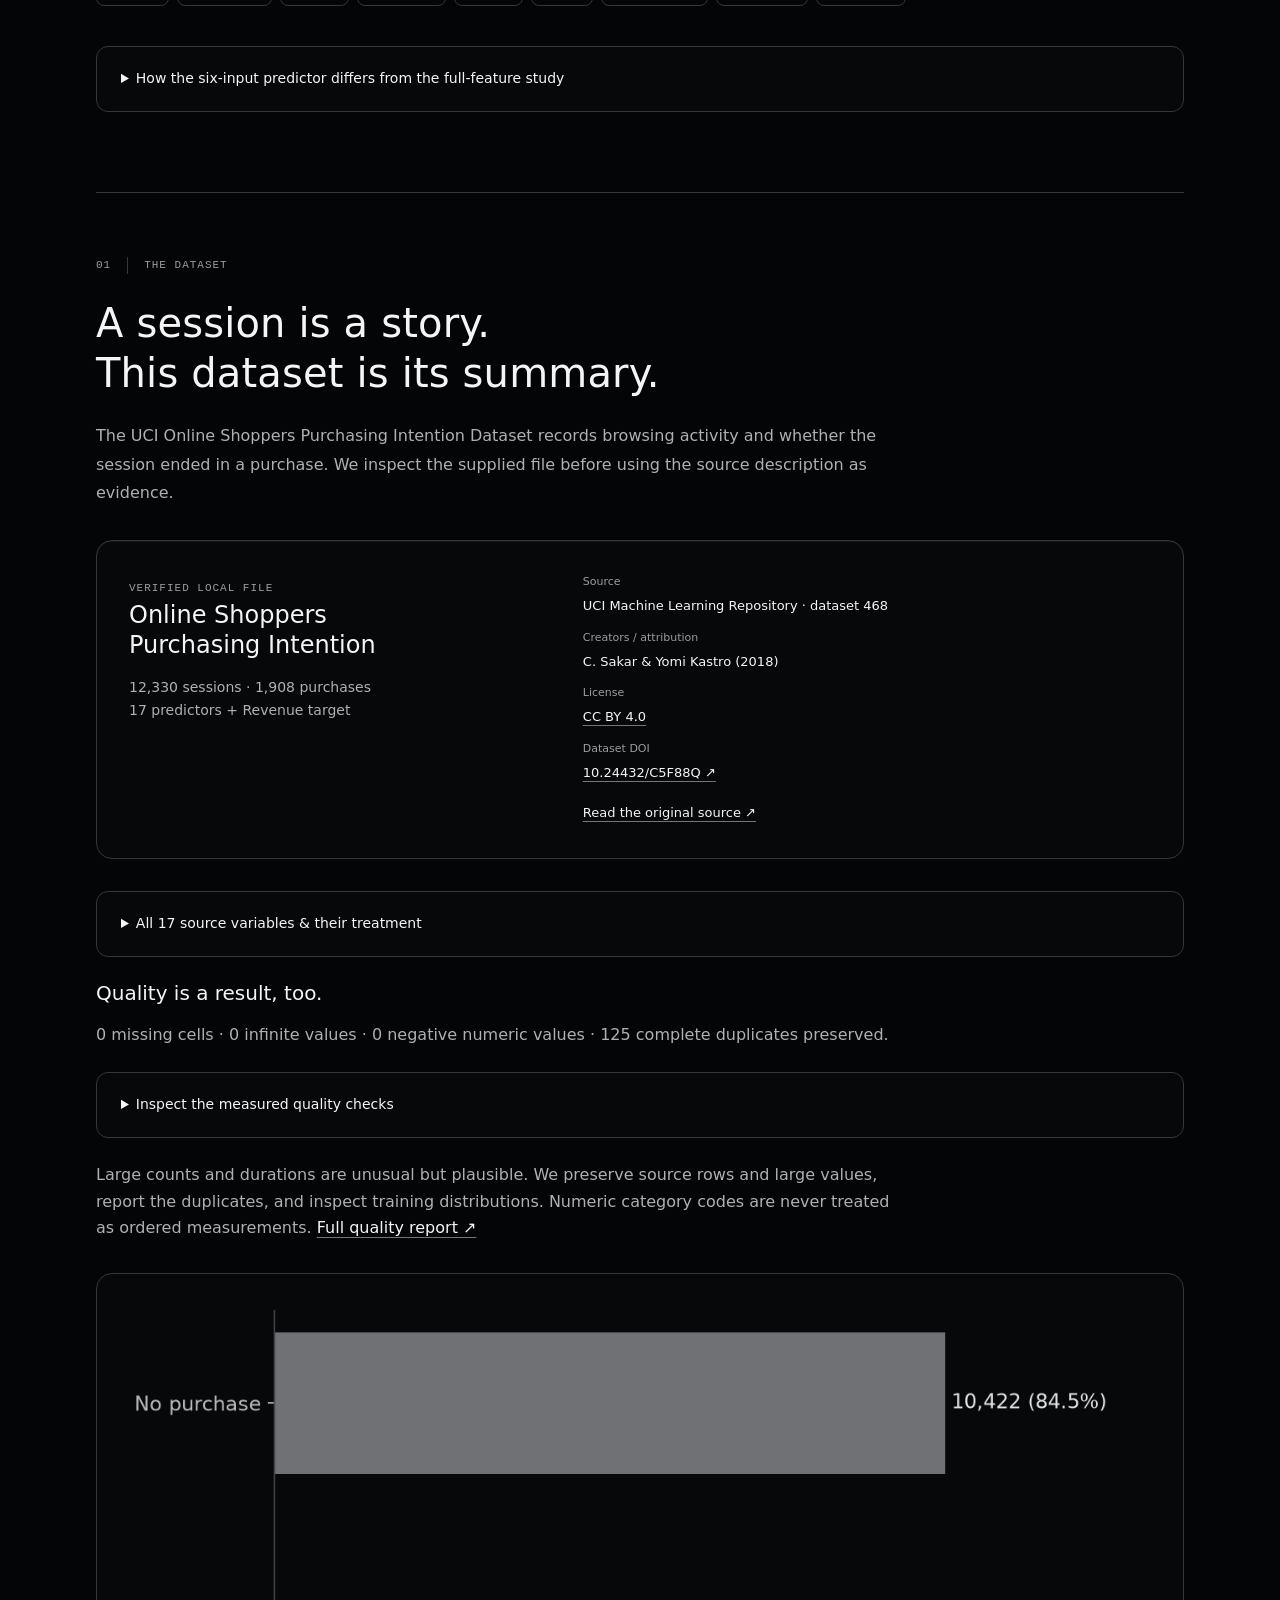
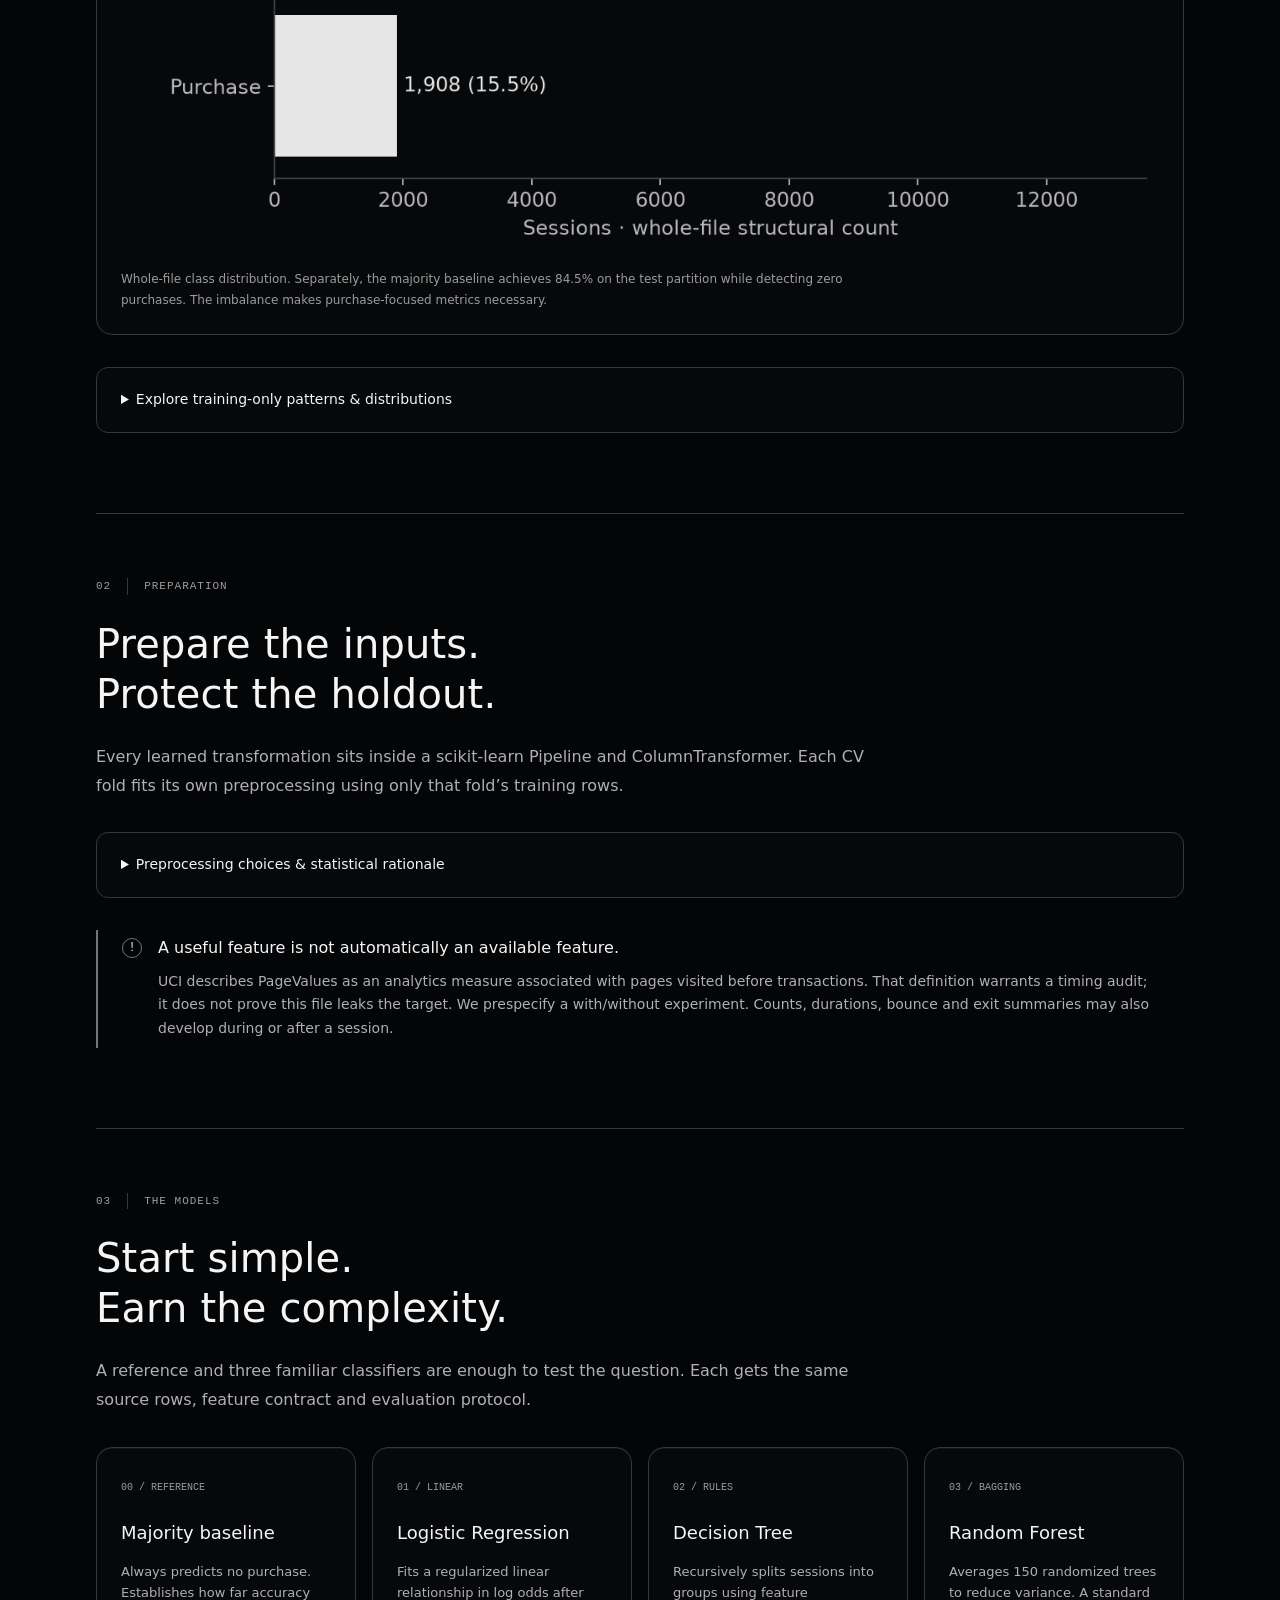
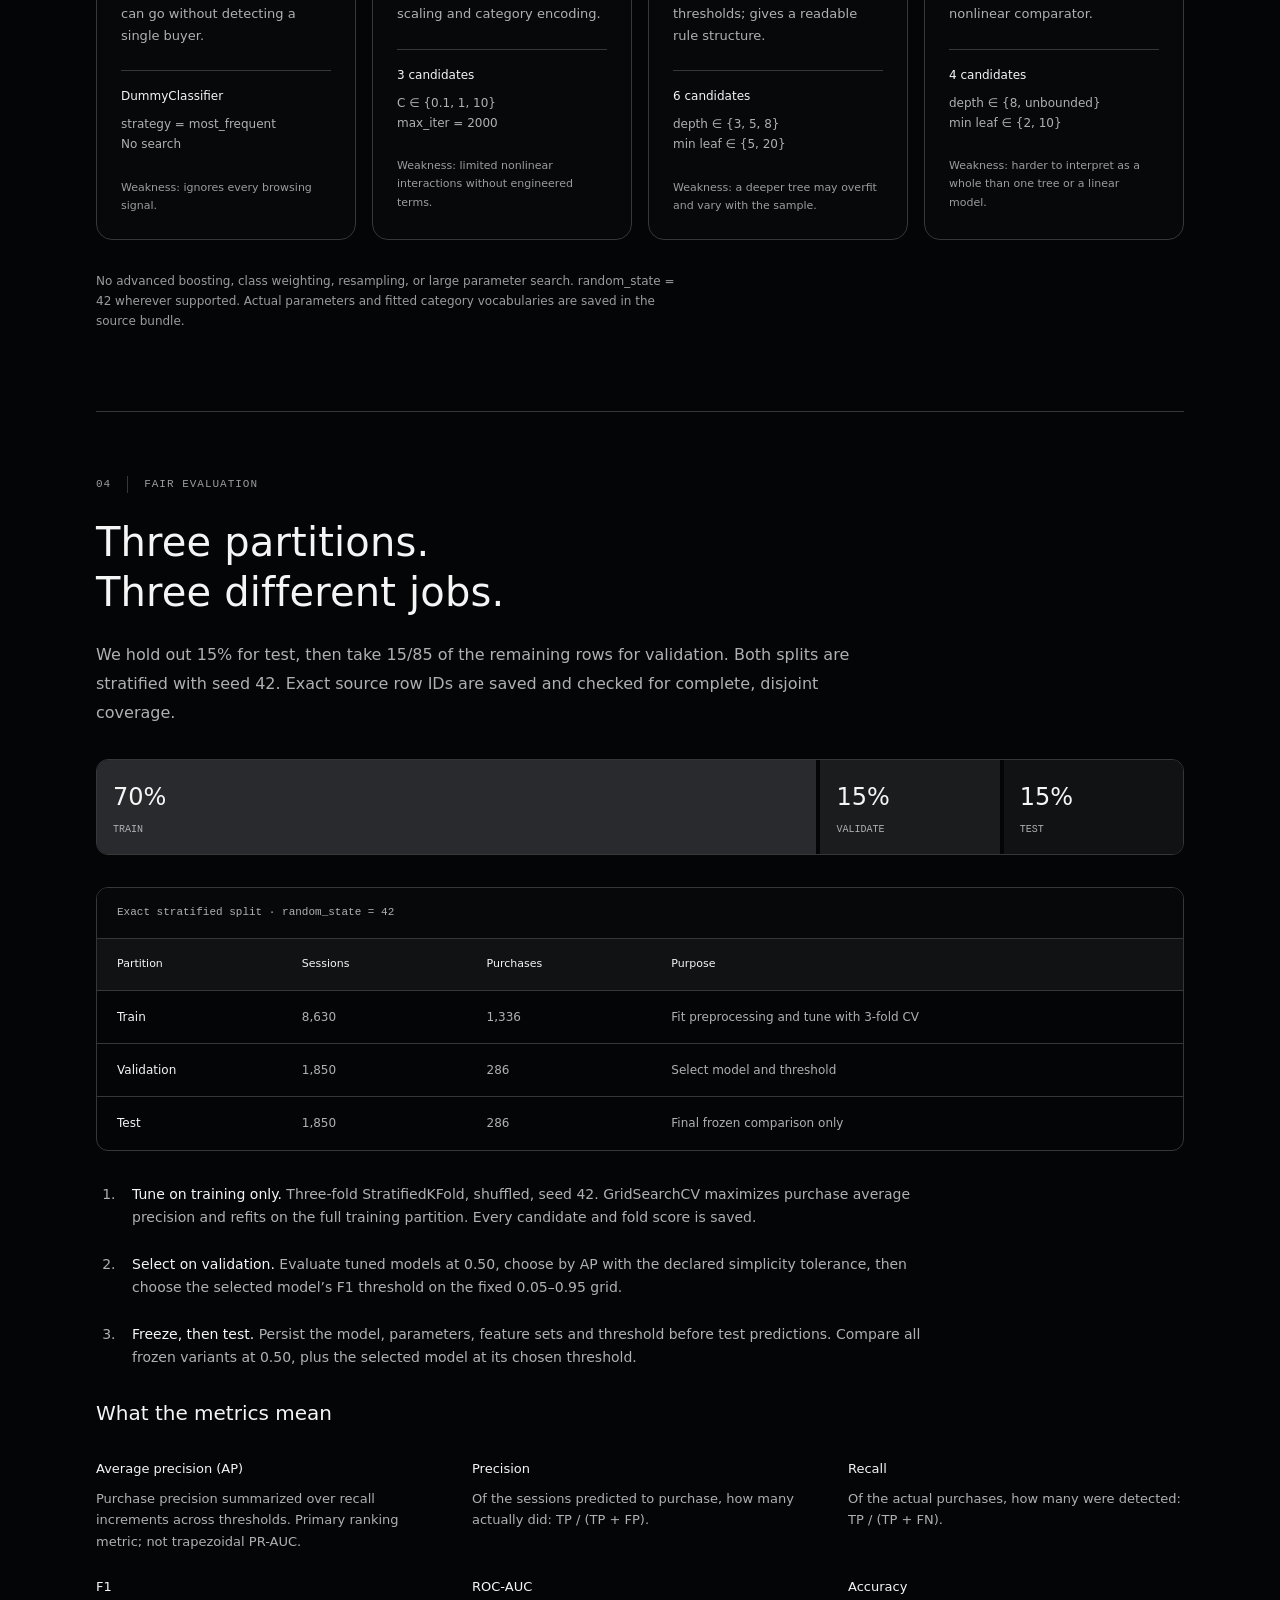
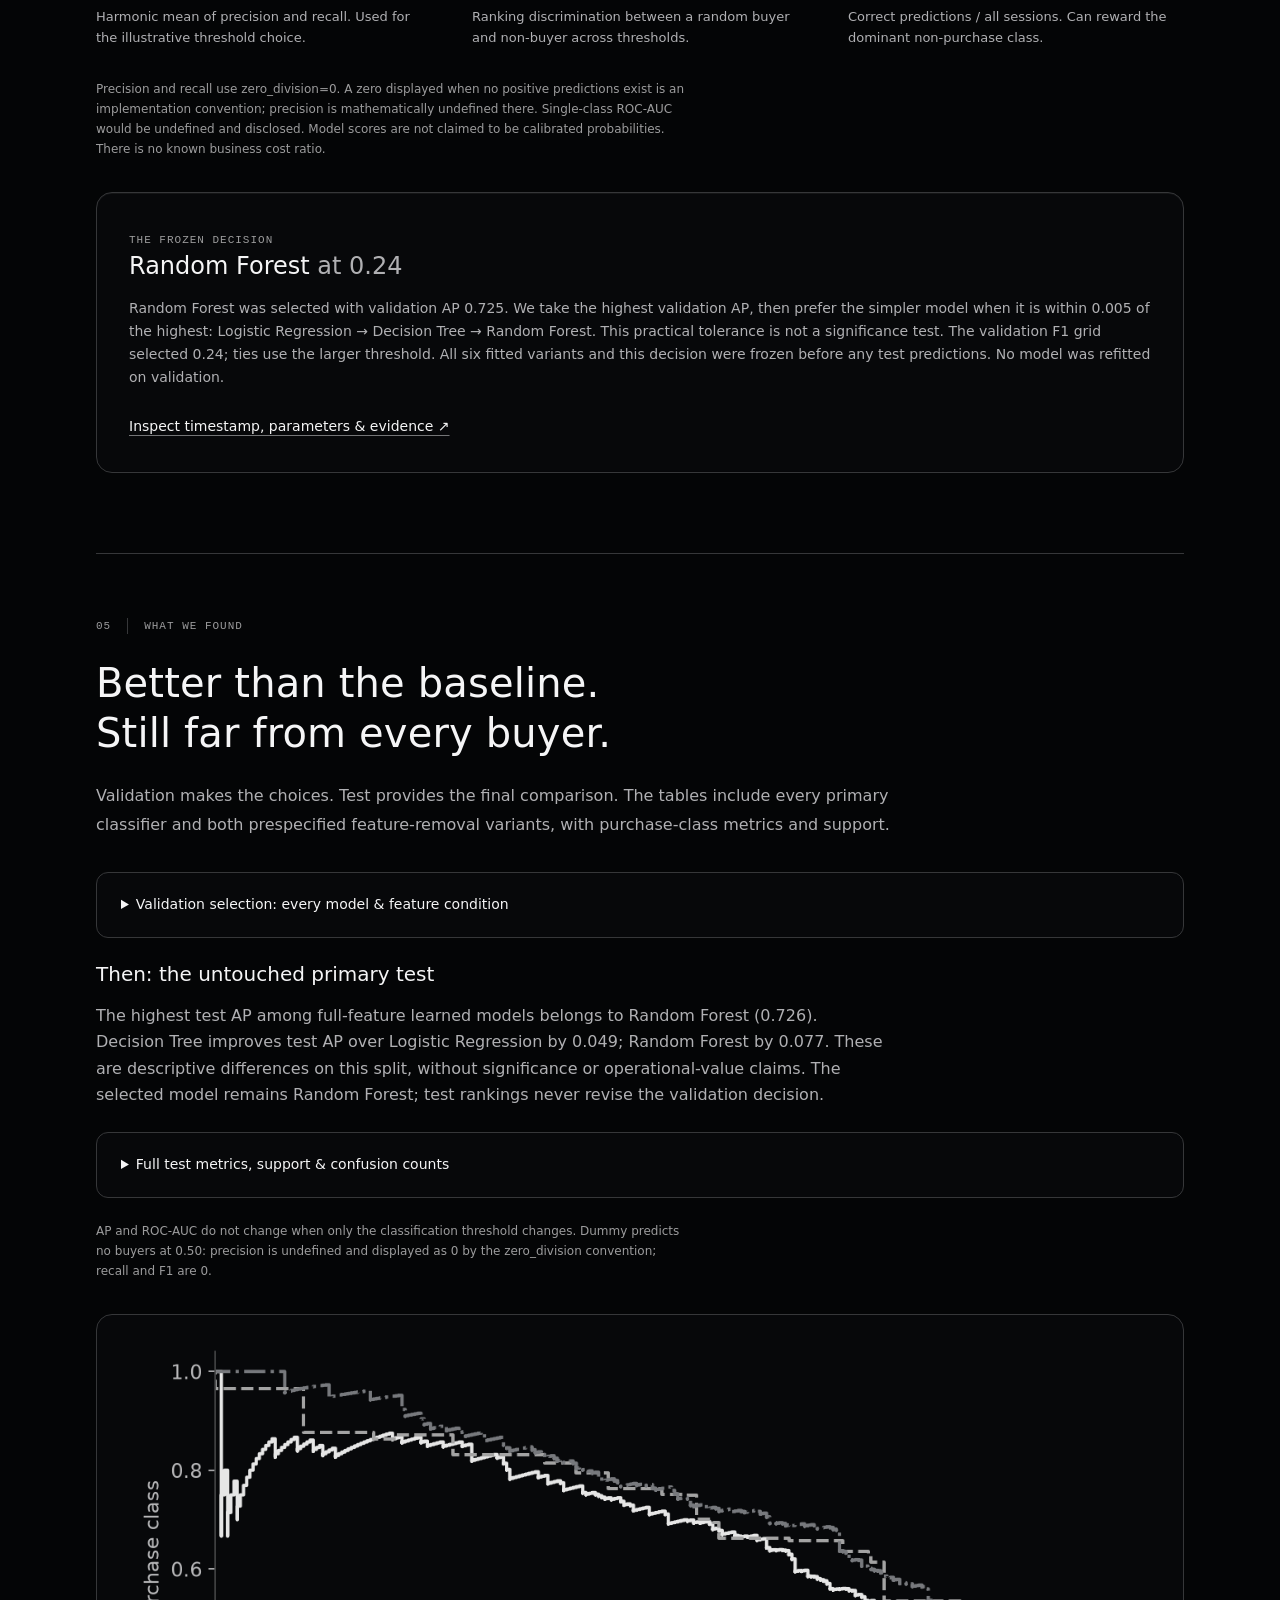
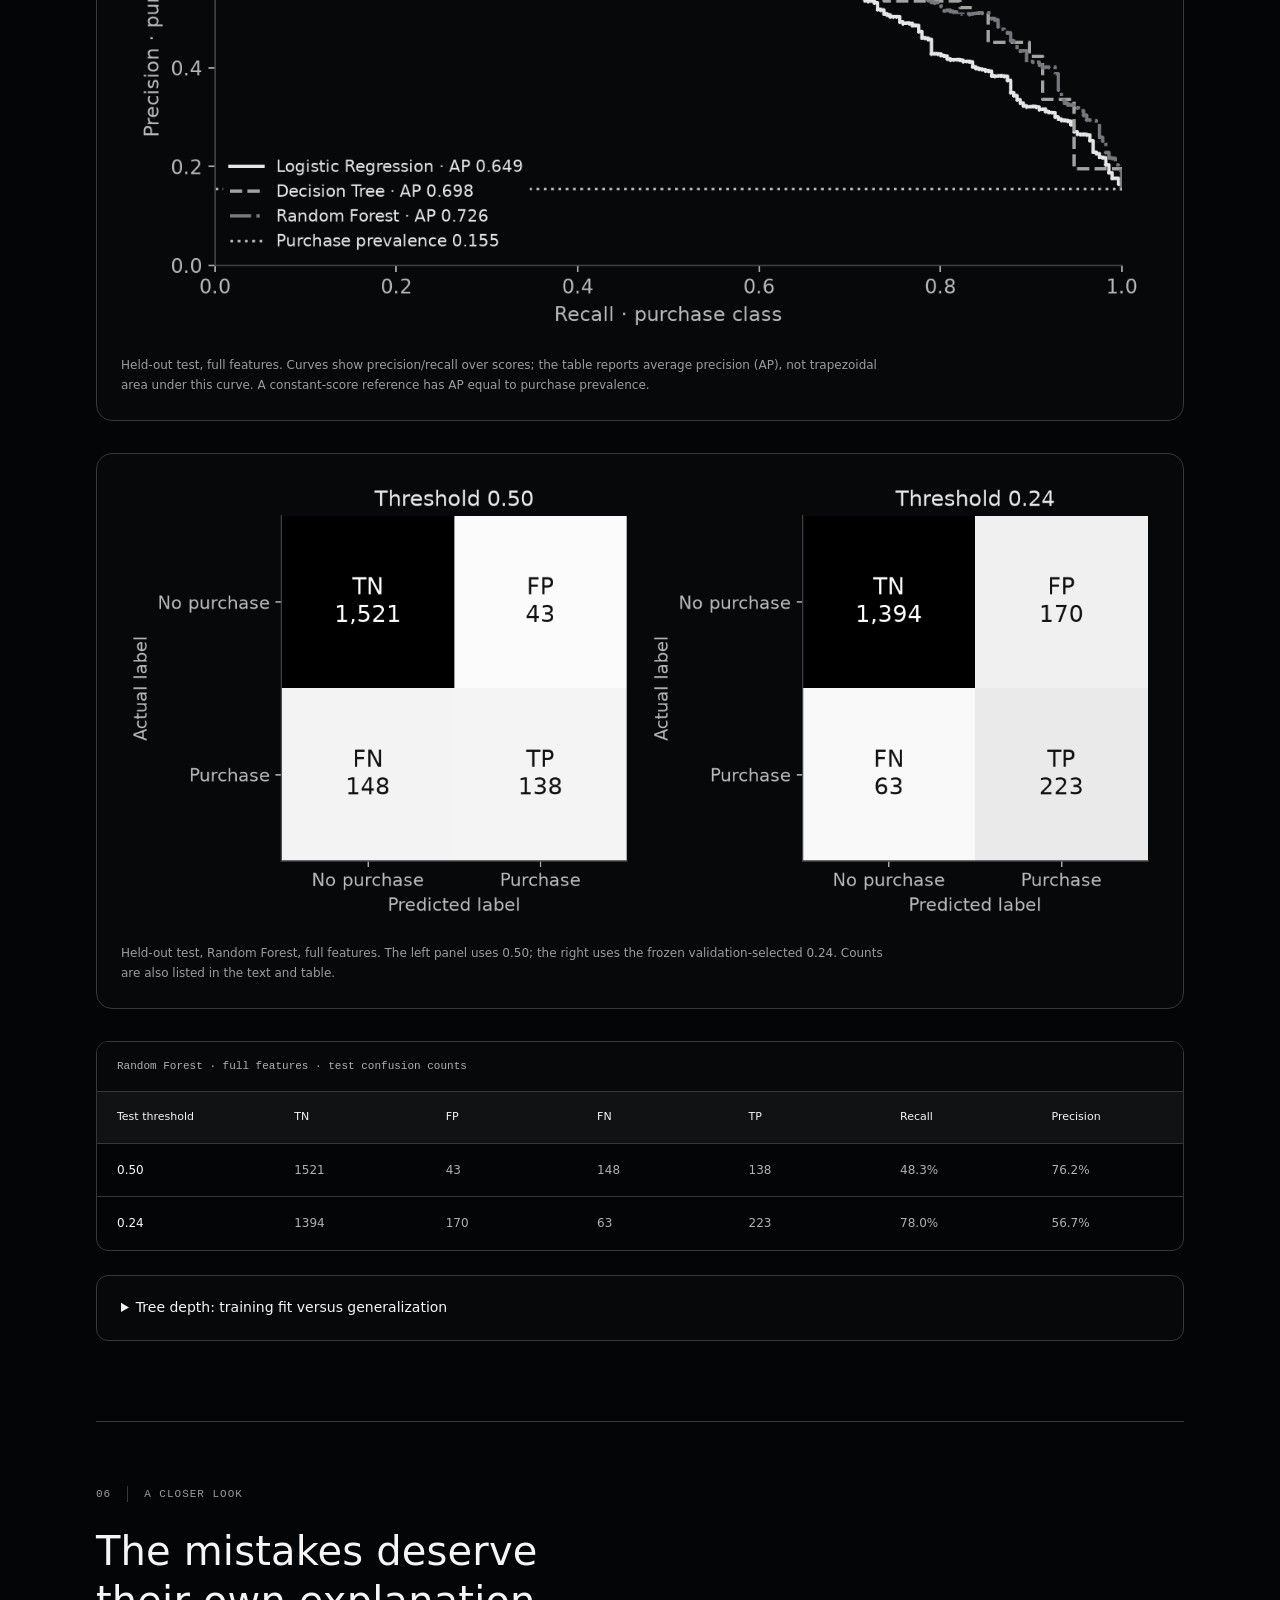
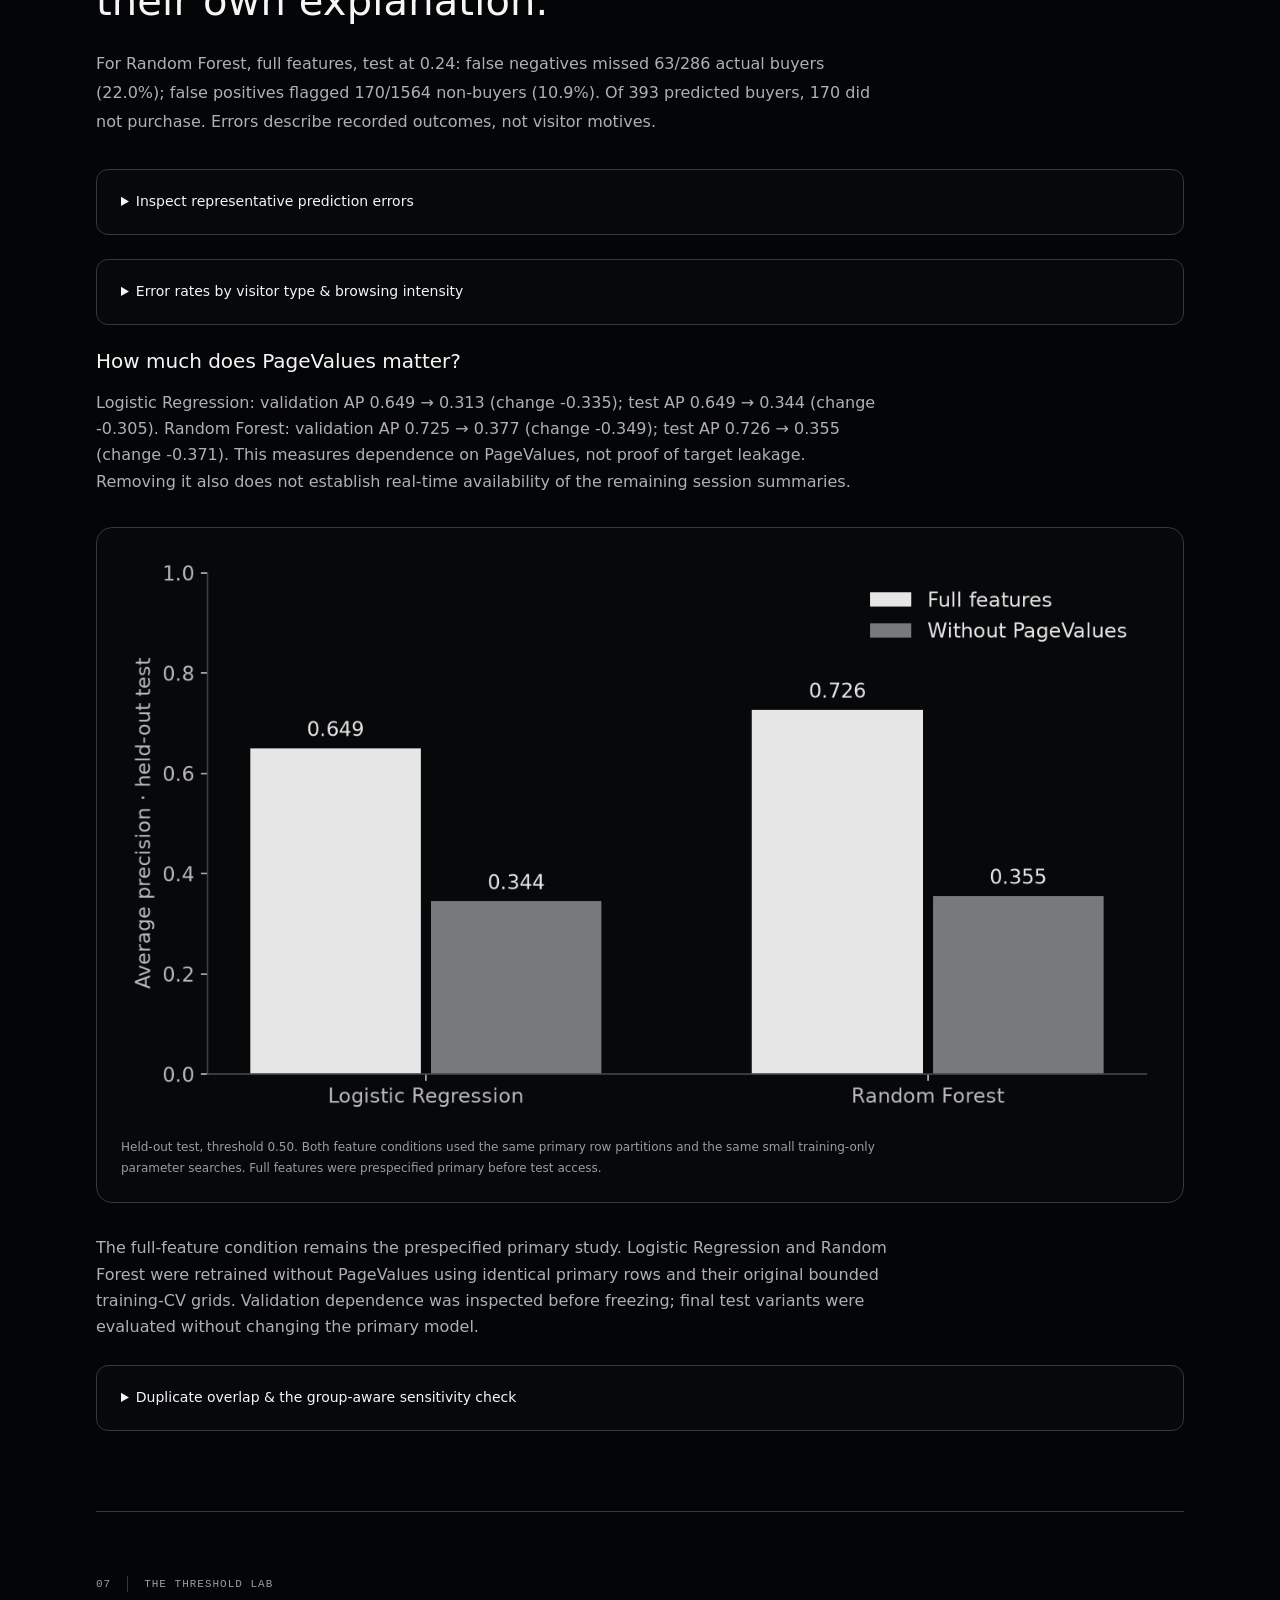
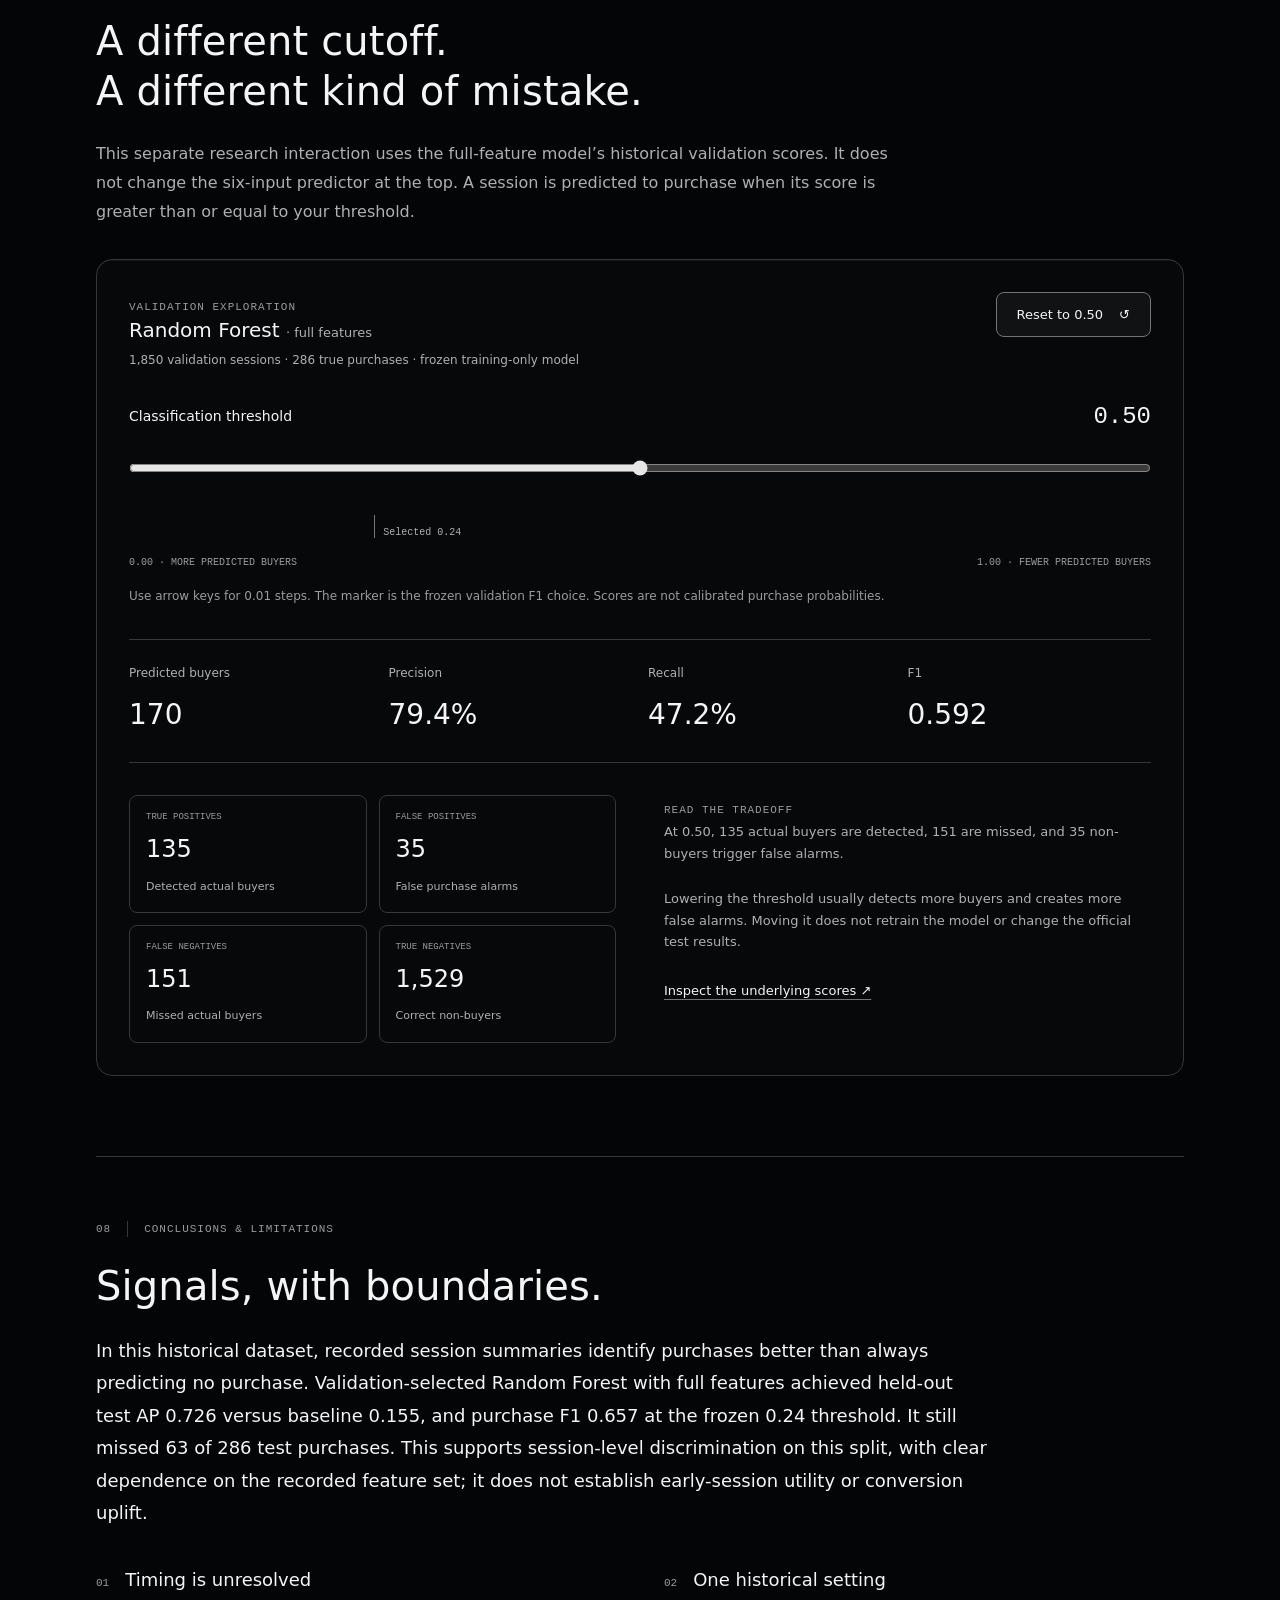
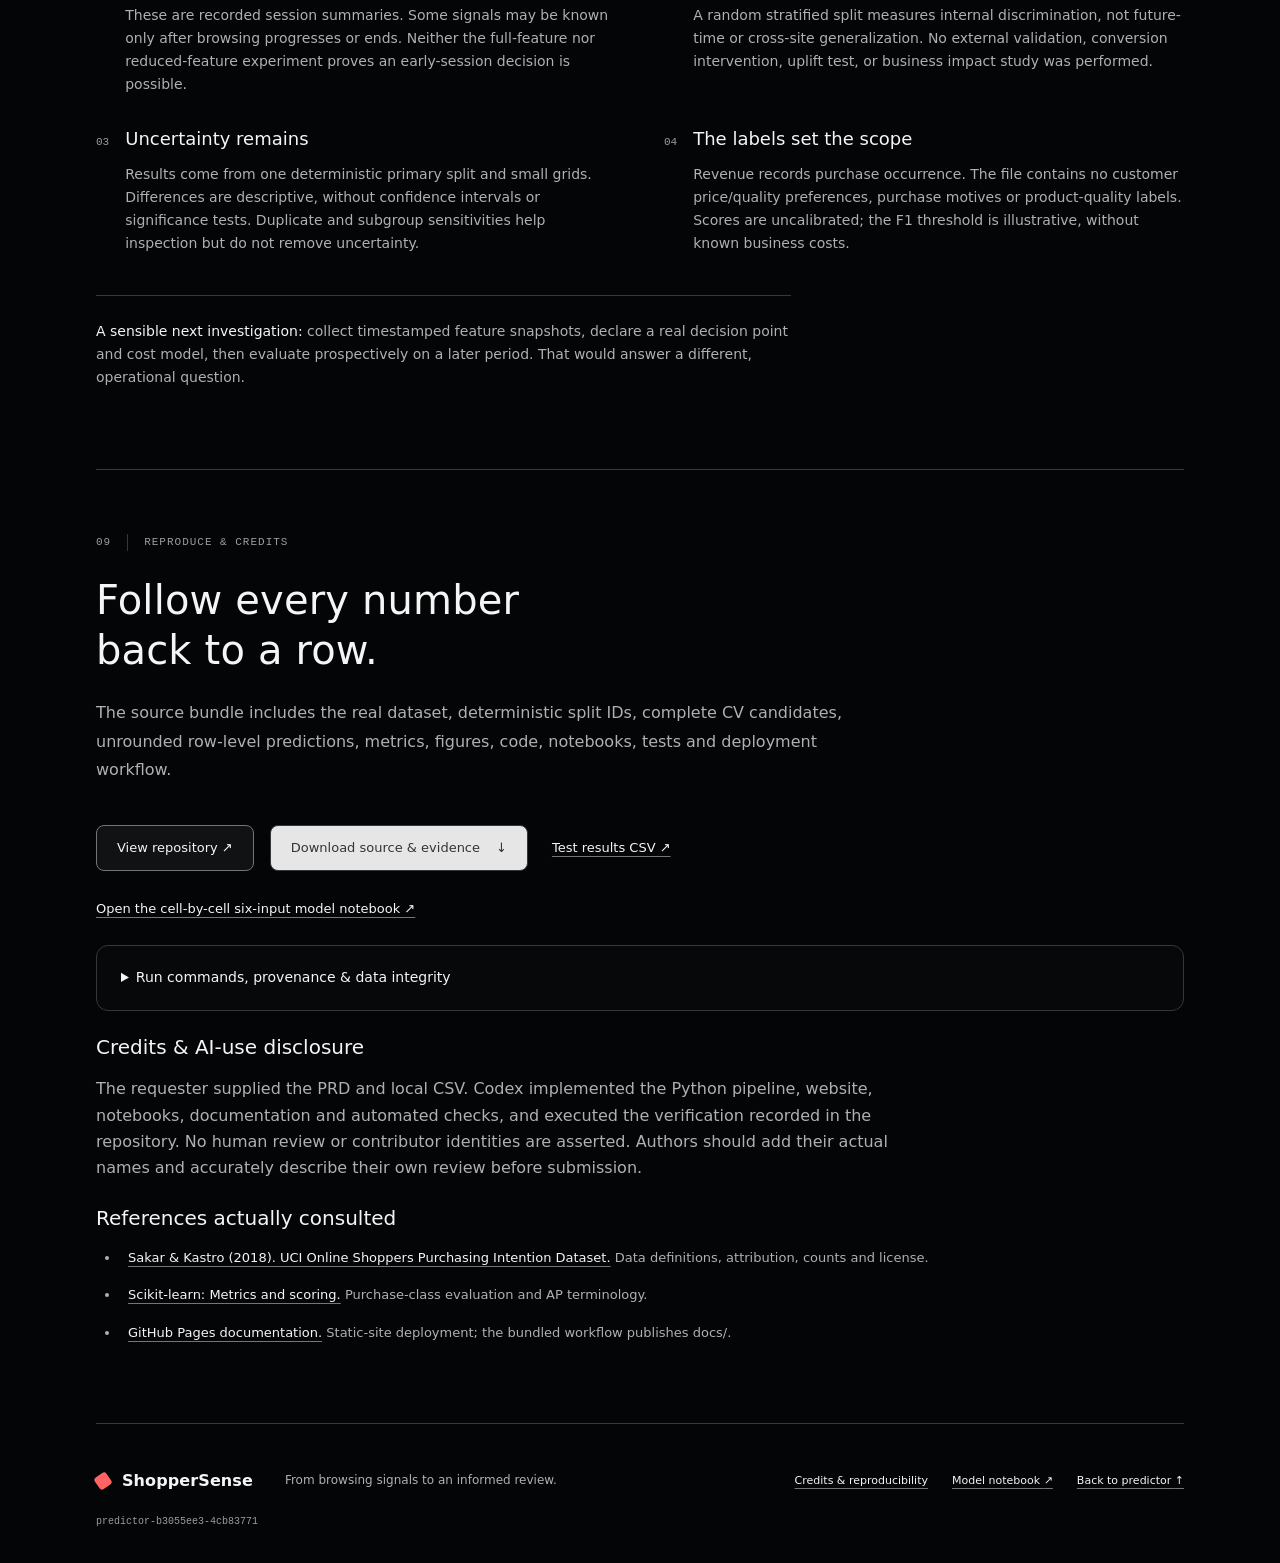
==== commit 18fec514: "Redesign ShopperSense as one page with a live prediction hero" ====
--- a/docs/research.html
+++ b/docs/research.html
@@ -1,169 +1,5 @@
 <!doctype html>
-<html lang="en">
-<head>
-  <meta charset="utf-8">
-  <meta name="viewport" content="width=device-width, initial-scale=1">
-  <meta name="description" content="A reproducible study of purchase classification from online browsing sessions: honest evaluation, error analysis, and an interactive validation threshold lab.">
-  <meta name="theme-color" content="#193e35">
-  <title>ShopperSense — From browsing to buying</title>
-  <link rel="icon" href="assets/favicon.svg" type="image/svg+xml">
-  <link rel="stylesheet" href="styles.css">
-  <script src="threshold.js" defer></script>
-  <script src="app.js" defer></script>
-</head>
-<body>
-<a class="skip-link" href="#main">Skip to report</a>
-<header class="topbar">
-  <a class="brand" href="#overview" aria-label="ShopperSense overview"><span class="brand-mark" aria-hidden="true"><i></i><i></i><i></i><i></i></span>Shopper<span>Sense</span><span class="brand-dot">.</span></a>
-  <span class="topbar-note">BROWSING BEHAVIOUR / PURCHASE INTENTION</span>
-  <a class="topbar-link" href="./">Predict new sessions <span aria-hidden="true">↗</span></a>
-</header>
-<div class="report-layout">
-<aside class="sidebar" aria-label="Report contents">
-  <div class="sidebar-inner">
-    <p class="eyebrow">THE RESEARCH REPORT</p>
-    <nav aria-label="Sections">
-      <a href="#overview" class="active"><span>00</span> Overview</a>
-      <a href="#data"><span>01</span> The dataset</a>
-      <a href="#preprocessing"><span>02</span> Preparation</a>
-      <a href="#methods"><span>03</span> The models</a>
-      <a href="#evaluation"><span>04</span> Fair evaluation</a>
-      <a href="#results"><span>05</span> What we found</a>
-      <a href="#mistakes"><span>06</span> A closer look</a>
-      <a href="#threshold"><span>07</span> Threshold lab <b class="nav-dot" aria-hidden="true"></b></a>
-      <a href="#conclusions"><span>08</span> Conclusions</a>
-      <a href="#reproduce"><span>09</span> Reproduce it</a>
-    </nav>
-    <div class="sidebar-foot"><span class="status-dot" aria-hidden="true"></span> Reproducible ML study<p>UCI Dataset 468<br>Seed 42 · Full-feature primary</p><a href="data/selection.json">Inspect the decision record ↗</a></div>
-  </div>
-</aside>
-<main id="main">
-<section id="overview" class="hero section">
-  <div class="hero-meta"><span class="pill"><span class="status-dot" aria-hidden="true"></span> AN UNDERGRADUATE ML INVESTIGATION</span><span class="edition">RESEARCH NOTE / 2026</span></div>
-  <div class="hero-grid">
-    <div><p class="eyebrow">FROM SESSION SIGNALS TO PURCHASE INTENTION</p><h1>What turns<br><em>browsing</em><br>into buying?</h1><p class="hero-deck">Can recorded browsing behaviour identify sessions that end in a purchase?</p><p class="hero-scope">One historical dataset. Three standard classifiers. A majority baseline. A careful look at what the evidence can—and cannot—tell us.</p><a class="button" href="#results">Read the findings <span aria-hidden="true">↓</span></a><a class="text-link" href="#threshold">Try the threshold lab ↗</a></div>
-    <div class="hero-insight"><div class="insight-top"><span>THE HELD-OUT RESULT</span><span class="small-spark" aria-hidden="true">✳</span></div><p class="hero-metric">0.726<span>average precision</span></p><div class="score-scale" aria-hidden="true"><span></span></div><p class="insight-model">Random Forest<br><span>Full features · final test partition</span></p><div class="insight-divider"></div><p class="insight-bottom"><span class="tag">THE CATCH</span>Session summaries are informative. Their availability early enough to act is a separate question.</p><span class="insight-index" aria-hidden="true">01 / 04</span></div>
-  </div>
-  <div class="stat-strip"><div><strong>12,330</strong><span>recorded sessions</span></div><div><strong>17</strong><span>input features</span></div><div><strong>15.5%</strong><span>purchase prevalence</span></div><div><strong>70 / 15 / 15</strong><span>train / validation / test</span></div></div>
-  <div class="answer-callout"><span class="callout-label">THE BRIEF ANSWER</span><p>Random Forest, selected on validation, achieved 0.726 average precision on the held-out test with full features, compared with 0.155 for the majority baseline. At the frozen 0.24 threshold, it detected 223 of 286 purchases, with 170 false alarms.</p></div>
-  <p class="provenance">GENERATED RUN <code>ss-b3055ee3-c246965f</code><span>DATA SHA-256 <code>b3055ee355f5…</code></span><a href="data/summary.json">Machine-readable evidence ↗</a></p>
-  <div class="scope-note"><strong>What one row means.</strong> A recorded browsing session; Revenue = 1 means purchase, 0 means no purchase. Inputs are session summaries, so these results do not establish early-session prediction. Associations within this dataset do not prove causes or conversion uplift.</div>
-  <aside class="decision-box" id="workspace-model"><span class="eyebrow">THE DEPLOYED PREDICTION WORKSPACE IS A SEPARATE MODEL</span>
-<h3>Six inputs for new sessions</h3><p>The <a href="./">prediction workspace</a> accepts individual inputs and CSV files from outside this dataset. It runs a separately trained Random Forest using ProductRelated, ProductRelated_Duration, Informational, Informational_Duration, VisitorType and Weekend. Administrative and Administrative_Duration were removed from the deployed predictor at the user’s request. Their earlier eight-input results are archived for a measured comparison. No unshown features are filled with defaults. PageValues, bounce/exit rates and the technical category codes are excluded.</p>
-<p>This product model's test AP is <strong>0.293</strong>, compared with the full-feature research result shown above. Its frozen validation-selected threshold is 0.12. It found 245 of 286 actual buyers, with 894 false alarms among 1139 flagged sessions. Its score is an uncalibrated model output, not a guaranteed purchase probability. The original benchmark's stronger metrics must never be attributed to this predictor.</p>
-<p>All three classifiers were tuned on the original training rows with the same bounded three-fold AP searches. Validation selected the model and threshold before this condition's test evaluation. The historical test split is reused from the research project, not an independent external validation. New stores, future sessions and early-session use remain unvalidated.</p>
-<p>Python/JavaScript parity is checked on all 3,700 validation/test rows and three constructed fresh sessions. Forest inference uses the fitted numeric/category preprocessing and float32 tree comparisons. Signed path contributions sum to score minus the mean root score; they are model attributions, not causal effects.</p>
-<p>Product version: <code>predictor-b3055ee3-4cb83771</code>. Its complete CV, selection, predictions and metrics are in <code>results/predictor/</code> in the downloadable source bundle.</p></aside><div class="table-wrap " tabindex="0" role="region" aria-label="Deployed six-input predictor · its own final test performance"><table><caption>Deployed six-input predictor · its own final test performance</caption><thead><tr><th scope="col">Model / features</th><th scope="col">Partition · threshold</th><th scope="col">n / buyers</th><th scope="col">AP</th><th scope="col">ROC-AUC</th><th scope="col">Precision</th><th scope="col">Recall</th><th scope="col">F1</th><th scope="col">Accuracy</th><th scope="col">TN / FP / FN / TP</th></tr></thead><tbody><tr><th scope="row">Random Forest · six_observable_inputs</th><td>test · 0.12</td><td>1850 / 286</td><td>0.293</td><td>0.714</td><td>0.215</td><td>0.857</td><td>0.344</td><td>0.495</td><td>670 / 894 / 41 / 245</td></tr></tbody></table></div>
-</section>
-
-<section id="data" class="section">
-  <div class="section-label"><span>01</span> THE DATASET</div><h2>A session is a story.<br>This dataset is its summary.</h2><p class="section-intro">The UCI Online Shoppers Purchasing Intention Dataset records browsing activity and whether the session ended in a purchase. We inspect the supplied file before using the source description as evidence.</p>
-  <div class="data-card"><div><span class="eyebrow">VERIFIED LOCAL FILE</span><h3>Online Shoppers<br>Purchasing Intention</h3><p>12,330 sessions · 1,908 purchases<br>17 predictors + Revenue target</p></div><div><dl><dt>Source</dt><dd>UCI Machine Learning Repository · dataset 468</dd><dt>Creators / attribution</dt><dd>C. Sakar &amp; Yomi Kastro (2018)</dd><dt>License</dt><dd><a href="https://creativecommons.org/licenses/by/4.0/">CC BY 4.0</a></dd><dt>Dataset DOI</dt><dd><a href="https://doi.org/10.24432/C5F88Q">10.24432/C5F88Q ↗</a></dd></dl><a class="text-link" href="https://archive.ics.uci.edu/dataset/468/online+shoppers+purchasing+intention+dataset">Read the original source ↗</a></div></div>
-  <h3>The feature inventory</h3>
-  <div class="table-wrap" tabindex="0" role="region" aria-label="All 17 predictors and their meanings"><table><caption>Predictors · Revenue is excluded from every model input</caption><thead><tr><th scope="col">Features</th><th scope="col">What they record</th><th scope="col">Treatment</th></tr></thead><tbody>
-    <tr><th scope="row">Administrative, Informational, ProductRelated</th><td>Page counts for three browsing categories</td><td>Numeric</td></tr>
-    <tr><th scope="row">Administrative_Duration, Informational_Duration, ProductRelated_Duration</th><td>Total time spent in each page category</td><td>Numeric</td></tr>
-    <tr><th scope="row">BounceRates</th><td>Analytics measure of visits leaving without another request</td><td>Numeric</td></tr>
-    <tr><th scope="row">ExitRates</th><td>Analytics measure of page views that end a session</td><td>Numeric</td></tr>
-    <tr><th scope="row">PageValues</th><td>Average page value associated with visits before a transaction; timing needs scrutiny</td><td>Numeric; removal experiment</td></tr>
-    <tr><th scope="row">SpecialDay</th><td>Proximity to a special day, on a 0–1 scale</td><td>Numeric</td></tr>
-    <tr><th scope="row">Month</th><td>Month category; the file contains ten observed months</td><td>One-hot category</td></tr>
-    <tr><th scope="row">OperatingSystems, Browser, Region, TrafficType</th><td>Category codes, without meaningful ordered distances</td><td>One-hot categories</td></tr>
-    <tr><th scope="row">VisitorType</th><td>Returning_Visitor, New_Visitor, or Other</td><td>One-hot category</td></tr>
-    <tr><th scope="row">Weekend</th><td>Whether the visit occurred on a weekend</td><td>Explicit 0/1</td></tr>
-  </tbody></table></div>
-  <h3>Quality is a result, too.</h3><p>0 missing cells · 0 infinite values · 0 negative numeric values · 125 complete duplicates preserved.</p><div class="table-wrap " tabindex="0" role="region" aria-label="Measured data quality"><table><caption>Measured data quality</caption><thead><tr><th scope="col">Check · whole file</th><th scope="col">Observed finding / decision</th></tr></thead><tbody><tr><th scope="row">Schema &amp; target</th><td>12,330 rows, 17 predictors + binary Revenue; source expectations match.</td></tr><tr><th scope="row">Missing / infinite / negative</th><td>0 / 0 / 0 numeric negative values</td></tr><tr><th scope="row">Invalid values</th><td>0 values outside [0,1] in rates, SpecialDay or Weekend; 0 noninteger page counts; 0 unexpected categories</td></tr><tr><th scope="row">Repeated observations</th><td>125 extra complete duplicates; 125 extra identical predictor vectors. All retained.</td></tr><tr><th scope="row">Extreme browsing</th><td>ProductRelated max 705 pages; duration max 63,973.5. Descriptive whole-file audit; no clipping.</td></tr><tr><th scope="row">Provenance</th><td>Supplied locally; original download date unknown. SHA-256 recorded; original bytes preserved.</td></tr></tbody></table></div><p>Large counts and durations are unusual but plausible. We preserve source rows and large values, report the duplicates, and inspect training distributions. Numeric category codes are never treated as ordered measurements. <a href="data/quality.json">Full quality report ↗</a></p>
-  <figure><img src="assets/class_balance.svg" alt="Whole file: 10,422 non-purchase and 1,908 purchase sessions." loading="lazy" width="900" height="540"><figcaption>Whole-file class distribution. Separately, the majority baseline achieves 84.5% on the test partition while detecting zero purchases. The imbalance makes purchase-focused metrics necessary.</figcaption></figure>
-  <h3>Explore using training data</h3><p>Structural counts above describe the entire file. The following exploratory comparisons use only the training partition; they do not use validation or test outcomes to choose preprocessing.</p>
-  <figure><img src="assets/visitor_rates.svg" alt="Training purchase rates by VisitorType; numeric denominators appear in the following table." loading="lazy" width="900" height="540"><figcaption>Training only. Labels show purchases / sessions and the observed rate. These are associations, and the small Other group deserves caution.</figcaption></figure><div class="table-wrap " tabindex="0" role="region" aria-label="Training-only purchase rates with denominators"><table><caption>Training-only purchase rates with denominators</caption><thead><tr><th scope="col">Visitor type</th><th scope="col">Training sessions</th><th scope="col">Purchases</th><th scope="col">Purchase rate</th></tr></thead><tbody><tr><th scope="row">New_Visitor</th><td>1162</td><td>293</td><td>25.2%</td></tr><tr><th scope="row">Other</th><td>63</td><td>10</td><td>15.9%</td></tr><tr><th scope="row">Returning_Visitor</th><td>7405</td><td>1033</td><td>14.0%</td></tr></tbody></table></div><figure><img src="assets/browsing_intensity.svg" alt="Training distributions of log transformed product-related page counts by target; numeric summaries follow." loading="lazy" width="900" height="540"><figcaption>Training only. Both distributions are normalized within class; log(1 + pages) makes skew visible without dropping large sessions. Overlap means page count alone cannot perfectly separate purchases.</figcaption></figure><div class="table-wrap " tabindex="0" role="region" aria-label="Training-only product page count summaries"><table><caption>Training-only product page count summaries</caption><thead><tr><th scope="col">Training target</th><th scope="col">Sessions</th><th scope="col">Median pages</th><th scope="col">95th percentile</th><th scope="col">Maximum</th></tr></thead><tbody><tr><th scope="row">No purchase</th><td>7294</td><td>16</td><td>98</td><td>705</td></tr><tr><th scope="row">Purchase</th><td>1336</td><td>29</td><td>159.25</td><td>501</td></tr></tbody></table></div>
-</section>
-
-<section id="preprocessing" class="section">
-  <div class="section-label"><span>02</span> PREPARATION</div><h2>Prepare the inputs.<br>Protect the holdout.</h2><p class="section-intro">Every learned transformation sits inside a scikit-learn Pipeline and ColumnTransformer. Each CV fold fits its own preprocessing using only that fold’s training rows.</p>
-  <div class="table-wrap" tabindex="0" role="region" aria-label="Preprocessing choices and rationale"><table><caption>One consistent preprocessing contract</caption><thead><tr><th scope="col">Choice</th><th scope="col">Implementation</th><th scope="col">Why</th></tr></thead><tbody>
-    <tr><th scope="row">Numeric missingness</th><td>Training median, if needed</td><td>Retain rows without learning from the holdout; no missing values observed here</td></tr>
-    <tr><th scope="row">Categorical missingness</th><td>Fixed __missing__ category</td><td>Make missingness explicit; no missing values observed here</td></tr>
-    <tr><th scope="row">Category encoding</th><td>OneHotEncoder; ignore unknown categories</td><td>Codes are labels, not distances; vocabulary is fitted on training folds</td></tr>
-    <tr><th scope="row">Logistic Regression scale</th><td>StandardScaler on numeric features</td><td>Different units otherwise distort regularization and optimization</td></tr>
-    <tr><th scope="row">Tree numeric scale</th><td>Original values</td><td>Threshold-based trees do not require standardization</td></tr>
-    <tr><th scope="row">Target and row identity</th><td>Explicit Revenue 0/1; source_row_id from original row order</td><td>Neither the target nor the identifier enters the predictors</td></tr>
-    <tr><th scope="row">Imbalance and extremes</th><td>Stratification; no resampling, class weights, or outlier removal</td><td>Keep the core comparison simple; inspect precision/recall and threshold choices</td></tr>
-  </tbody></table></div>
-  <aside class="note"><span class="note-icon" aria-hidden="true">!</span><div><h4>A useful feature is not automatically an available feature.</h4><p>UCI describes PageValues as an analytics measure associated with pages visited before transactions. That definition warrants a timing audit; it does not prove this file leaks the target. We prespecify a with/without experiment. Counts, durations, bounce and exit summaries may also develop during or after a session.</p></div></aside>
-</section>
-
-<section id="methods" class="section">
-  <div class="section-label"><span>03</span> THE MODELS</div><h2>Start simple.<br>Earn the complexity.</h2><p class="section-intro">A reference and three familiar classifiers are enough to test the question. Each gets the same source rows, feature contract and evaluation protocol.</p>
-  <div class="model-grid">
-    <article class="model-card baseline"><span class="model-no">00 / REFERENCE</span><h3>Majority baseline</h3><p>Always predicts no purchase. Establishes how far accuracy can go without detecting a single buyer.</p><div class="model-detail"><strong>DummyClassifier</strong><span>strategy = most_frequent<br>No search</span></div><p class="weakness">Weakness: ignores every browsing signal.</p></article>
-    <article class="model-card"><span class="model-no">01 / LINEAR</span><h3>Logistic Regression</h3><p>Fits a regularized linear relationship in log odds after scaling and category encoding.</p><div class="model-detail"><strong>3 candidates</strong><span>C ∈ {0.1, 1, 10}<br>max_iter = 2000</span></div><p class="weakness">Weakness: limited nonlinear interactions without engineered terms.</p></article>
-    <article class="model-card"><span class="model-no">02 / RULES</span><h3>Decision Tree</h3><p>Recursively splits sessions into groups using feature thresholds; gives a readable rule structure.</p><div class="model-detail"><strong>6 candidates</strong><span>depth ∈ {3, 5, 8}<br>min leaf ∈ {5, 20}</span></div><p class="weakness">Weakness: a deeper tree may overfit and vary with the sample.</p></article>
-    <article class="model-card"><span class="model-no">03 / BAGGING</span><h3>Random Forest</h3><p>Averages 150 randomized trees to reduce variance. A standard nonlinear comparator.</p><div class="model-detail"><strong>4 candidates</strong><span>depth ∈ {8, unbounded}<br>min leaf ∈ {2, 10}</span></div><p class="weakness">Weakness: harder to interpret as a whole than one tree or a linear model.</p></article>
-  </div><p class="muted">No advanced boosting, class weighting, resampling, or large parameter search. random_state = 42 wherever supported. Actual parameters and fitted category vocabularies are saved in the source bundle.</p>
-</section>
-
-<section id="evaluation" class="section">
-  <div class="section-label"><span>04</span> FAIR EVALUATION</div><h2>Three partitions.<br>Three different jobs.</h2><p class="section-intro">We hold out 15% for test, then take 15/85 of the remaining rows for validation. Both splits are stratified with seed 42. Exact source row IDs are saved and checked for complete, disjoint coverage.</p>
-  <div class="split-visual" role="img" aria-label="70 percent training, 15 percent validation, 15 percent test"><span class="split-train">70%<small>TRAIN</small></span><span class="split-validation">15%<small>VALIDATE</small></span><span class="split-test">15%<small>TEST</small></span></div>
-  <div class="table-wrap " tabindex="0" role="region" aria-label="Exact stratified split · random_state = 42"><table><caption>Exact stratified split · random_state = 42</caption><thead><tr><th scope="col">Partition</th><th scope="col">Sessions</th><th scope="col">Purchases</th><th scope="col">Purpose</th></tr></thead><tbody><tr><th scope="row">Train</th><td>8,630</td><td>1,336</td><td>Fit preprocessing and tune with 3-fold CV</td></tr><tr><th scope="row">Validation</th><td>1,850</td><td>286</td><td>Select model and threshold</td></tr><tr><th scope="row">Test</th><td>1,850</td><td>286</td><td>Final frozen comparison only</td></tr></tbody></table></div>
-  <ol class="protocol"><li><strong>Tune on training only.</strong> Three-fold StratifiedKFold, shuffled, seed 42. GridSearchCV maximizes purchase average precision and refits on the full training partition. Every candidate and fold score is saved.</li><li><strong>Select on validation.</strong> Evaluate tuned models at 0.50, choose by AP with the declared simplicity tolerance, then choose the selected model’s F1 threshold on the fixed 0.05–0.95 grid.</li><li><strong>Freeze, then test.</strong> Persist the model, parameters, feature sets and threshold before test predictions. Compare all frozen variants at 0.50, plus the selected model at its chosen threshold.</li></ol>
-  <h3>What the metrics mean</h3><div class="metric-definitions"><p><strong>Average precision (AP)</strong>Purchase precision summarized over recall increments across thresholds. Primary ranking metric; not trapezoidal PR-AUC.</p><p><strong>Precision</strong>Of the sessions predicted to purchase, how many actually did: TP / (TP + FP).</p><p><strong>Recall</strong>Of the actual purchases, how many were detected: TP / (TP + FN).</p><p><strong>F1</strong>Harmonic mean of precision and recall. Used for the illustrative threshold choice.</p><p><strong>ROC-AUC</strong>Ranking discrimination between a random buyer and non-buyer across thresholds.</p><p><strong>Accuracy</strong>Correct predictions / all sessions. Can reward the dominant non-purchase class.</p></div><p class="muted">Precision and recall use zero_division=0. A zero displayed when no positive predictions exist is an implementation convention; precision is mathematically undefined there. Single-class ROC-AUC would be undefined and disclosed. Model scores are not claimed to be calibrated probabilities. There is no known business cost ratio.</p>
-  <div class="decision-box"><span class="eyebrow">THE FROZEN DECISION</span><h3>Random Forest <span>at 0.24</span></h3><p>Random Forest was selected with validation AP 0.725. We take the highest validation AP, then prefer the simpler model when it is within 0.005 of the highest: Logistic Regression → Decision Tree → Random Forest. This practical tolerance is not a significance test. The validation F1 grid selected 0.24; ties use the larger threshold. All six fitted variants and this decision were frozen before any test predictions. No model was refitted on validation.</p><a href="data/selection.json">Inspect timestamp, parameters &amp; evidence ↗</a></div>
-</section>
-
-<section id="results" class="section">
-  <div class="section-label"><span>05</span> WHAT WE FOUND</div><h2>Better than the baseline.<br>Still far from every buyer.</h2><p class="section-intro">Validation makes the choices. Test provides the final comparison. The tables include every primary classifier and both prespecified feature-removal variants, with purchase-class metrics and support.</p>
-  <h3>First: the validation evidence</h3><div class="table-wrap " tabindex="0" role="region" aria-label="Validation selection · all prespecified variants · threshold 0.50"><table><caption>Validation selection · all prespecified variants · threshold 0.50</caption><thead><tr><th scope="col">Model / features</th><th scope="col">Partition · threshold</th><th scope="col">n / buyers</th><th scope="col">AP</th><th scope="col">ROC-AUC</th><th scope="col">Precision</th><th scope="col">Recall</th><th scope="col">F1</th><th scope="col">Accuracy</th><th scope="col">TN / FP / FN / TP</th></tr></thead><tbody><tr><th scope="row">Dummy · full</th><td>validation · 0.50</td><td>1850 / 286</td><td>0.155</td><td>0.500</td><td>0.000</td><td>0.000</td><td>0.000</td><td>0.845</td><td>1564 / 0 / 286 / 0</td></tr><tr><th scope="row">Logistic Regression · full</th><td>validation · 0.50</td><td>1850 / 286</td><td>0.649</td><td>0.894</td><td>0.734</td><td>0.357</td><td>0.480</td><td>0.881</td><td>1527 / 37 / 184 / 102</td></tr><tr><th scope="row">Decision Tree · full</th><td>validation · 0.50</td><td>1850 / 286</td><td>0.684</td><td>0.912</td><td>0.738</td><td>0.503</td><td>0.599</td><td>0.896</td><td>1513 / 51 / 142 / 144</td></tr><tr><th scope="row">Random Forest · full</th><td>validation · 0.50</td><td>1850 / 286</td><td>0.725</td><td>0.920</td><td>0.794</td><td>0.472</td><td>0.592</td><td>0.899</td><td>1529 / 35 / 151 / 135</td></tr><tr><th scope="row">Logistic Regression · no_PageValues</th><td>validation · 0.50</td><td>1850 / 286</td><td>0.313</td><td>0.756</td><td>0.429</td><td>0.021</td><td>0.040</td><td>0.844</td><td>1556 / 8 / 280 / 6</td></tr><tr><th scope="row">Random Forest · no_PageValues</th><td>validation · 0.50</td><td>1850 / 286</td><td>0.377</td><td>0.760</td><td>0.731</td><td>0.066</td><td>0.122</td><td>0.852</td><td>1557 / 7 / 267 / 19</td></tr></tbody></table></div>
-  <h3>Then: the untouched primary test</h3><p>The highest test AP among full-feature learned models belongs to Random Forest (0.726). Decision Tree improves test AP over Logistic Regression by 0.049; Random Forest by 0.077. These are descriptive differences on this split, without significance or operational-value claims. The selected model remains Random Forest; test rankings never revise the validation decision.</p><div class="table-wrap " tabindex="0" role="region" aria-label="Final held-out test · full and no-PageValues variants"><table><caption>Final held-out test · full and no-PageValues variants</caption><thead><tr><th scope="col">Model / features</th><th scope="col">Partition · threshold</th><th scope="col">n / buyers</th><th scope="col">AP</th><th scope="col">ROC-AUC</th><th scope="col">Precision</th><th scope="col">Recall</th><th scope="col">F1</th><th scope="col">Accuracy</th><th scope="col">TN / FP / FN / TP</th></tr></thead><tbody><tr><th scope="row">Dummy · full</th><td>test · 0.50</td><td>1850 / 286</td><td>0.155</td><td>0.500</td><td>0.000</td><td>0.000</td><td>0.000</td><td>0.845</td><td>1564 / 0 / 286 / 0</td></tr><tr><th scope="row">Logistic Regression · full</th><td>test · 0.50</td><td>1850 / 286</td><td>0.649</td><td>0.890</td><td>0.784</td><td>0.367</td><td>0.500</td><td>0.886</td><td>1535 / 29 / 181 / 105</td></tr><tr><th scope="row">Decision Tree · full</th><td>test · 0.50</td><td>1850 / 286</td><td>0.698</td><td>0.919</td><td>0.749</td><td>0.531</td><td>0.622</td><td>0.900</td><td>1513 / 51 / 134 / 152</td></tr><tr><th scope="row">Random Forest · full</th><td>test · 0.50</td><td>1850 / 286</td><td>0.726</td><td>0.919</td><td>0.762</td><td>0.483</td><td>0.591</td><td>0.897</td><td>1521 / 43 / 148 / 138</td></tr><tr><th scope="row">Random Forest · full</th><td>test · 0.24</td><td>1850 / 286</td><td>0.726</td><td>0.919</td><td>0.567</td><td>0.780</td><td>0.657</td><td>0.874</td><td>1394 / 170 / 63 / 223</td></tr><tr><th scope="row">Logistic Regression · no_PageValues</th><td>test · 0.50</td><td>1850 / 286</td><td>0.344</td><td>0.754</td><td>0.500</td><td>0.024</td><td>0.047</td><td>0.845</td><td>1557 / 7 / 279 / 7</td></tr><tr><th scope="row">Random Forest · no_PageValues</th><td>test · 0.50</td><td>1850 / 286</td><td>0.355</td><td>0.753</td><td>0.556</td><td>0.070</td><td>0.124</td><td>0.848</td><td>1548 / 16 / 266 / 20</td></tr></tbody></table></div><p class="muted">AP and ROC-AUC do not change when only the classification threshold changes. Dummy predicts no buyers at 0.50: precision is undefined and displayed as 0 by the zero_division convention; recall and F1 are 0.</p>
-  <figure><img src="assets/precision_recall.svg" alt="Test purchase precision-recall curves for Logistic Regression, Decision Tree, and Random Forest. AP values are in the comparison table." loading="lazy" width="900" height="540"><figcaption>Held-out test, full features. Curves show precision/recall over scores; the table reports average precision (AP), not trapezoidal area under this curve. A constant-score reference has AP equal to purchase prevalence.</figcaption></figure><figure><img src="assets/confusion.svg" alt="Selected model confusion counts at thresholds 0.50 and 0.24; text table follows." loading="lazy" width="900" height="540"><figcaption>Held-out test, Random Forest, full features. The left panel uses 0.50; the right uses the frozen validation-selected 0.24. Counts are also listed in the text and table.</figcaption></figure><div class="table-wrap " tabindex="0" role="region" aria-label="Random Forest · full features · test confusion counts"><table><caption>Random Forest · full features · test confusion counts</caption><thead><tr><th scope="col">Test threshold</th><th scope="col">TN</th><th scope="col">FP</th><th scope="col">FN</th><th scope="col">TP</th><th scope="col">Recall</th><th scope="col">Precision</th></tr></thead><tbody><tr><th scope="row">0.50</th><td>1521</td><td>43</td><td>148</td><td>138</td><td>48.3%</td><td>76.2%</td></tr><tr><th scope="row">0.24</th><td>1394</td><td>170</td><td>63</td><td>223</td><td>78.0%</td><td>56.7%</td></tr></tbody></table></div>
-  <h3>Does a deeper tree generalize?</h3><figure><img src="assets/tree_depth.svg" alt="Decision Tree train and validation F1 at depths 3, 5, 8, 12 and unbounded; exact values follow." loading="lazy" width="900" height="540"><figcaption>Training versus validation, full features, min_samples_leaf=5 and threshold fixed at 0.50. Deeper trees can fit training details that do not carry to validation; this diagnostic did not alter the declared selection protocol.</figcaption></figure><div class="table-wrap " tabindex="0" role="region" aria-label="Depth diagnostic · full features · fixed threshold 0.50"><table><caption>Depth diagnostic · full features · fixed threshold 0.50</caption><thead><tr><th scope="col">Maximum depth</th><th scope="col">Train F1</th><th scope="col">Validation F1</th></tr></thead><tbody><tr><th scope="row">3</th><td>0.660</td><td>0.637</td></tr><tr><th scope="row">5</th><td>0.671</td><td>0.598</td></tr><tr><th scope="row">8</th><td>0.747</td><td>0.582</td></tr><tr><th scope="row">12</th><td>0.822</td><td>0.583</td></tr><tr><th scope="row">unbounded</th><td>0.835</td><td>0.578</td></tr></tbody></table></div>
-</section>
-
-<section id="mistakes" class="section">
-  <div class="section-label"><span>06</span> A CLOSER LOOK</div><h2>The mistakes deserve<br>their own explanation.</h2><p class="section-intro">For Random Forest, full features, test at 0.24: false negatives missed 63/286 actual buyers (22.0%); false positives flagged 170/1564 non-buyers (10.9%). Of 393 predicted buyers, 170 did not purchase. Errors describe recorded outcomes, not visitor motives.</p>
-  <h4>False positives · predicted buyers who did not purchase</h4><div class="table-wrap " tabindex="0" role="region" aria-label="FP examples · first four source row IDs"><table><caption>FP examples · first four source row IDs</caption><thead><tr><th scope="col">Source row ID</th><th scope="col">Visitor type</th><th scope="col">Product pages</th><th scope="col">Product duration</th><th scope="col">PageValues</th><th scope="col">Actual</th><th scope="col">Score</th><th scope="col">Predicted</th></tr></thead><tbody><tr><th scope="row">384</th><td>Returning_Visitor</td><td>61</td><td>2258.4</td><td>2.81</td><td>0</td><td>0.383246</td><td>1</td></tr><tr><th scope="row">857</th><td>Returning_Visitor</td><td>27</td><td>520.3</td><td>8.50</td><td>0</td><td>0.577144</td><td>1</td></tr><tr><th scope="row">894</th><td>Returning_Visitor</td><td>38</td><td>1054.9</td><td>8.22</td><td>0</td><td>0.403394</td><td>1</td></tr><tr><th scope="row">1026</th><td>Returning_Visitor</td><td>83</td><td>1778.1</td><td>6.63</td><td>0</td><td>0.321572</td><td>1</td></tr></tbody></table></div><h4>False negatives · missed actual buyers</h4><div class="table-wrap " tabindex="0" role="region" aria-label="FN examples · first four source row IDs"><table><caption>FN examples · first four source row IDs</caption><thead><tr><th scope="col">Source row ID</th><th scope="col">Visitor type</th><th scope="col">Product pages</th><th scope="col">Product duration</th><th scope="col">PageValues</th><th scope="col">Actual</th><th scope="col">Score</th><th scope="col">Predicted</th></tr></thead><tbody><tr><th scope="row">2746</th><td>Returning_Visitor</td><td>62</td><td>3657.1</td><td>9.03</td><td>1</td><td>0.180422</td><td>0</td></tr><tr><th scope="row">4407</th><td>Returning_Visitor</td><td>19</td><td>421.6</td><td>6.62</td><td>1</td><td>0.206613</td><td>0</td></tr><tr><th scope="row">4632</th><td>Returning_Visitor</td><td>38</td><td>1155.0</td><td>5.90</td><td>1</td><td>0.183728</td><td>0</td></tr><tr><th scope="row">5593</th><td>Returning_Visitor</td><td>5</td><td>136.1</td><td>0.00</td><td>1</td><td>0.078981</td><td>0</td></tr></tbody></table></div><p class="muted">These are the first four source rows in each error category, sorted by original zero-based source_row_id. Scores are rounded only for display. Features are observed session summaries; we cannot infer why a visitor did or did not buy.</p>
-  <h3>Do errors look the same across groups?</h3><p>low: ProductRelated <= 10; medium: 10 < ProductRelated <= 29; high: ProductRelated > 29. Boundaries come from training tertiles and were reused on test.</p><div class="table-wrap " tabindex="0" role="region" aria-label="Random Forest · full features · test at 0.24 · subgroup support"><table><caption>Random Forest · full features · test at 0.24 · subgroup support</caption><thead><tr><th scope="col">Grouping</th><th scope="col">Group</th><th scope="col">Sessions</th><th scope="col">Buyers</th><th scope="col">FP / non-buyers</th><th scope="col">FN / buyers</th><th scope="col">Precision</th><th scope="col">Recall</th></tr></thead><tbody><tr><th scope="row">VisitorType</th><td>New_Visitor</td><td>265</td><td>69</td><td>11 / 196</td><td>16 / 69</td><td>0.828</td><td>0.768</td></tr><tr><th scope="row">VisitorType</th><td>Other</td><td>11</td><td>3</td><td>0 / 8</td><td>0 / 3</td><td>1.000</td><td>1.000</td></tr><tr><th scope="row">VisitorType</th><td>Returning_Visitor</td><td>1574</td><td>214</td><td>159 / 1360</td><td>47 / 214</td><td>0.512</td><td>0.780</td></tr><tr><th scope="row">ProductRelated_bin</th><td>low</td><td>622</td><td>39</td><td>8 / 583</td><td>19 / 39</td><td>0.714</td><td>0.513</td></tr><tr><th scope="row">ProductRelated_bin</th><td>medium</td><td>633</td><td>107</td><td>45 / 526</td><td>19 / 107</td><td>0.662</td><td>0.822</td></tr><tr><th scope="row">ProductRelated_bin</th><td>high</td><td>595</td><td>140</td><td>117 / 455</td><td>25 / 140</td><td>0.496</td><td>0.821</td></tr></tbody></table></div><p>Compare missed purchases using FN / buyers and false alarms using FP / non-buyers. Small denominators make these rates unstable. These exploratory subgroup counts do not establish discrimination, motives, or causal effects; no uncertainty intervals or significance claims are made.</p>
-  <h3>How much does PageValues matter?</h3><p>Logistic Regression: validation AP 0.649 → 0.313 (change -0.335); test AP 0.649 → 0.344 (change -0.305). Random Forest: validation AP 0.725 → 0.377 (change -0.349); test AP 0.726 → 0.355 (change -0.371). This measures dependence on PageValues, not proof of target leakage. Removing it also does not establish real-time availability of the remaining session summaries.</p><figure><img src="assets/pagevalues.svg" alt="Test AP with and without PageValues for Logistic Regression and Random Forest; exact values are in the comparison tables." loading="lazy" width="900" height="540"><figcaption>Held-out test, threshold 0.50. Both feature conditions used the same primary row partitions and the same small training-only parameter searches. Full features were prespecified primary before test access.</figcaption></figure><p>The full-feature condition remains the prespecified primary study. Logistic Regression and Random Forest were retrained without PageValues using identical primary rows and their original bounded training-CV grids. Validation dependence was inspected before freezing; final test variants were evaluated without changing the primary model.</p>
-  <h3>What about those repeated sessions?</h3><div class="table-wrap " tabindex="0" role="region" aria-label="Identical predictor overlap in the primary split"><table><caption>Identical predictor overlap in the primary split</caption><thead><tr><th scope="col">Partitions</th><th scope="col">Shared vectors</th><th scope="col">Rows in first</th><th scope="col">Rows in second</th><th scope="col">Buyers in first / second</th></tr></thead><tbody><tr><th scope="row">train ↔ validation</th><td>29</td><td>48</td><td>32</td><td>0 / 0</td></tr><tr><th scope="row">train ↔ test</th><td>13</td><td>30</td><td>18</td><td>0 / 0</td></tr><tr><th scope="row">validation ↔ test</th><td>7</td><td>8</td><td>12</td><td>0 / 0</td></tr></tbody></table></div><p>Identical predictors can straddle the primary split even though source row IDs are disjoint. This can make evaluation easier. We preserve the original split and add a separate group-aware sensitivity rather than silently deduplicating the data.</p><p>The secondary group test has 1850 sessions and 287 purchases; AP 0.751, F1 0.687. Twenty stratified group folds allocate 14/3/3 folds to train/validation/test. No identical predictor vectors cross these boundaries. Different rows and supports mean this is a sensitivity check, not a replacement estimate or a pure causal estimate of duplicate effects. The model, parameters and threshold were reused from the primary validation decision.</p><div class="table-wrap " tabindex="0" role="region" aria-label="Secondary group-aware split · selected primary model / parameters / threshold reused"><table><caption>Secondary group-aware split · selected primary model / parameters / threshold reused</caption><thead><tr><th scope="col">Model / features</th><th scope="col">Partition · threshold</th><th scope="col">n / buyers</th><th scope="col">AP</th><th scope="col">ROC-AUC</th><th scope="col">Precision</th><th scope="col">Recall</th><th scope="col">F1</th><th scope="col">Accuracy</th><th scope="col">TN / FP / FN / TP</th></tr></thead><tbody><tr><th scope="row">Random Forest · full</th><td>group_validation · 0.24</td><td>1848 / 285</td><td>0.763</td><td>0.933</td><td>0.593</td><td>0.796</td><td>0.680</td><td>0.884</td><td>1407 / 156 / 58 / 227</td></tr><tr><th scope="row">Random Forest · full</th><td>group_test · 0.24</td><td>1850 / 287</td><td>0.751</td><td>0.930</td><td>0.596</td><td>0.812</td><td>0.687</td><td>0.885</td><td>1405 / 158 / 54 / 233</td></tr></tbody></table></div>
-</section>
-
-<section id="threshold" class="section threshold-section">
-  <div class="section-label"><span>07</span> THE THRESHOLD LAB</div><div class="lab-heading"><div><h2>A different cutoff.<br>A different kind of mistake.</h2><p class="section-intro">Explore the selected model’s actual validation scores. A session is predicted to purchase when its score is greater than or equal to your threshold.</p></div><span class="lab-badge">INTERACTIVE<br>VALIDATION ONLY</span></div>
-  <div class="lab" id="threshold-lab" aria-busy="true">
-    <div class="lab-top"><div><span class="eyebrow">VALIDATION EXPLORATION</span><h3>Random Forest <span>· full features</span></h3><p id="lab-support">Loading the actual validation scores…</p></div><button class="button secondary" type="button" id="reset-threshold" disabled>Reset to 0.50 <span aria-hidden="true">↺</span></button></div>
-    <div id="lab-error" class="lab-error" role="alert" hidden></div>
-    <div class="slider-heading"><label for="threshold-slider">Classification threshold</label><output for="threshold-slider" id="threshold-value">0.50</output></div>
-    <div class="slider-wrap"><input type="range" min="0" max="1" value="0.50" step="0.01" id="threshold-slider" disabled aria-describedby="slider-help chosen-marker"><span id="chosen-marker" class="chosen-marker">Selected 0.24</span></div>
-    <div class="slider-axis" aria-hidden="true"><span>0.00 · MORE PREDICTED BUYERS</span><span>1.00 · FEWER PREDICTED BUYERS</span></div>
-    <p id="slider-help" class="muted">Use arrow keys for 0.01 steps. The marker is the frozen validation F1 choice. Scores are not calibrated purchase probabilities.</p>
-    <div class="lab-metrics" aria-live="polite" aria-atomic="true"><div><span>Predicted buyers</span><strong id="lab-predicted">—</strong></div><div><span>Precision</span><strong id="lab-precision">—</strong></div><div><span>Recall</span><strong id="lab-recall">—</strong></div><div><span>F1</span><strong id="lab-f1">—</strong></div></div>
-    <div class="lab-bottom"><div class="lab-confusion"><div><span>TRUE POSITIVES</span><strong id="lab-tp">—</strong><small>Detected actual buyers</small></div><div><span>FALSE POSITIVES</span><strong id="lab-fp">—</strong><small>False purchase alarms</small></div><div><span>FALSE NEGATIVES</span><strong id="lab-fn">—</strong><small>Missed actual buyers</small></div><div><span>TRUE NEGATIVES</span><strong id="lab-tn">—</strong><small>Correct non-buyers</small></div></div><div class="lab-reading"><span class="eyebrow">READ THE TRADEOFF</span><p id="lab-interpretation">The observed counts will appear when validation data loads.</p><p>Lowering the threshold usually detects more buyers and creates more false alarms. Moving it does not retrain the model or change the official test results.</p><a href="data/threshold_validation.json">Inspect the underlying scores ↗</a></div></div>
-  </div><noscript><p class="lab-error">JavaScript is required for the threshold lab. The full report and official results remain readable. Download the validation scores and compute score ≥ threshold to reproduce the counts.</p></noscript>
-</section>
-
-<section id="conclusions" class="section">
-  <div class="section-label"><span>08</span> CONCLUSIONS &amp; LIMITATIONS</div><h2>Signals, with boundaries.</h2><p class="conclusion-lead">In this historical dataset, recorded session summaries identify purchases better than always predicting no purchase. Validation-selected Random Forest with full features achieved held-out test AP 0.726 versus baseline 0.155, and purchase F1 0.657 at the frozen 0.24 threshold. It still missed 63 of 286 test purchases. This supports session-level discrimination on this split, with clear dependence on the recorded feature set; it does not establish early-session utility or conversion uplift.</p>
-  <div class="limitations"><article><span>01</span><div><h3>Timing is unresolved</h3><p>These are recorded session summaries. Some signals may be known only after browsing progresses or ends. Neither the full-feature nor reduced-feature experiment proves an early-session decision is possible.</p></div></article><article><span>02</span><div><h3>One historical setting</h3><p>A random stratified split measures internal discrimination, not future-time or cross-site generalization. No external validation, conversion intervention, uplift test, or business impact study was performed.</p></div></article><article><span>03</span><div><h3>Uncertainty remains</h3><p>Results come from one deterministic primary split and small grids. Differences are descriptive, without confidence intervals or significance tests. Duplicate and subgroup sensitivities help inspection but do not remove uncertainty.</p></div></article><article><span>04</span><div><h3>The labels set the scope</h3><p>Revenue records purchase occurrence. The file contains no customer price/quality preferences, purchase motives or product-quality labels. Scores are uncalibrated; the F1 threshold is illustrative, without known business costs.</p></div></article></div>
-  <p class="next-step"><strong>A sensible next investigation:</strong> collect timestamped feature snapshots, declare a real decision point and cost model, then evaluate prospectively on a later period. That would answer a different, operational question.</p>
-</section>
-
-<section id="reproduce" class="section">
-  <div class="section-label"><span>09</span> REPRODUCE &amp; CREDITS</div><h2>Follow every number<br>back to a row.</h2><p class="section-intro">The source bundle includes the real dataset, deterministic split IDs, complete CV candidates, unrounded row-level predictions, metrics, figures, code, notebooks, tests and deployment workflow.</p>
-  <a class="button secondary" href="https://github.com/vivek-314/ShopperSense-study">View repository ↗</a><div class="download-actions"><a class="button" href="assets/reproducibility.zip" download>Download source &amp; evidence <span aria-hidden="true">↓</span></a><a class="text-link" href="data/test_metrics.csv" download>Test results CSV ↗</a></div>
-  <div class="code-block"><span>FROM THE REPOSITORY ROOT · PYTHON 3.12</span><pre><code>python -m venv .venv
-# Activate: .venv\Scripts\Activate.ps1 (PowerShell)
-# or: source .venv/bin/activate (macOS / Linux)
-python -m pip install -r requirements.txt
-python -m src.run_all --data data/raw/online_shoppers_intention.csv
-python -m pytest -q
-python -m http.server 8000 --directory docs</code></pre></div>
-  <p>The measured model-training and evaluation stage took 232.9 seconds on the implementation machine; runtime depends on hardware. Notebooks read and analyze the generated artifacts through shared source functions; the pipeline command performs the training. Run instructions and the exact dependency lock are included in the README.</p>
-  <p><strong>Data integrity:</strong> <code class="hash">b3055ee355f59134d851d32641183cb4a8b45def7124d2f50442a042f358e0d9</code></p><p>Dataset source metadata and CC BY 4.0 attribution were checked on 16 November 2026. The file was supplied locally; its original retrieval date is unknown. The checksum identifies the supplied bytes; it is not a claim of byte-for-byte comparison against a newly downloaded UCI archive.</p>
-  <h3>Credits &amp; AI-use disclosure</h3><p>The requester supplied the PRD and local CSV. Codex implemented the Python pipeline, website, notebooks, documentation and automated checks, and executed the verification recorded in the repository. No human review or contributor identities are asserted. Authors should add their actual names and accurately describe their own review before submission.</p>
-  <h3>References actually consulted</h3><ul class="references"><li><a href="https://archive.ics.uci.edu/dataset/468/online+shoppers+purchasing+intention+dataset">Sakar &amp; Kastro (2018). UCI Online Shoppers Purchasing Intention Dataset.</a> Data definitions, attribution, counts and license.</li><li><a href="https://scikit-learn.org/stable/modules/model_evaluation.html">Scikit-learn: Metrics and scoring.</a> Purchase-class evaluation and AP terminology.</li><li><a href="https://docs.github.com/en/pages/getting-started-with-github-pages/what-is-github-pages">GitHub Pages documentation.</a> Static-site deployment; the bundled workflow publishes docs/.</li></ul>
-  <div class="final-note"><span class="brand-mark" aria-hidden="true"><i></i><i></i><i></i><i></i></span><p>ShopperSense<span>A modest model comparison. An inspectable chain of evidence.</span></p><a href="#overview">Back to the question ↑</a></div>
-</section>
-<footer>Research, not a commercial predictor.<span>ss-b3055ee3-c246965f · source hash b3055ee355f5</span></footer>
-</main></div>
-</body>
-</html>
+<html lang="en"><head><meta charset="utf-8"><meta name="viewport" content="width=device-width, initial-scale=1">
+<meta name="theme-color" content="#040506"><title>ShopperSense — Research has moved</title>
+<link rel="stylesheet" href="workspace.css?v=7"><script src="legacy-redirect.js" defer></script></head>
+<body class="redirect-page"><main><h1>The research is now on the main page.</h1><p>The predictor, results and evidence are together in one place.</p><a class="button primary" href="./#research">Open ShopperSense research</a></main></body></html>
--- a/docs/workspace.css
+++ b/docs/workspace.css
@@ -0,0 +1,1592 @@
+/* The supplied midnight/coral system, adapted for real data entry. */
+:root{
+  color-scheme:dark;
+  --canvas:#040506;
+  --surface:#07080a;
+  --well:#111214;
+  --raised:#1b1c1e;
+  --border:#363739;
+  --control-border:#747577;
+  --text:#f5f5f6;
+  --secondary:#b0b0b3;
+  --muted:#9c9c9d;
+  --brand:#ff6363;
+  --action:#e6e6e6;
+  --on-action:#333436;
+  --key-shadow:inset 0 1px 0 rgb(255 255 255 / 5%),inset 0 -1px 0 rgb(0 0 0 / 20%);
+  --sans:Inter,ui-sans-serif,system-ui,-apple-system,BlinkMacSystemFont,"Segoe UI",sans-serif;
+  --mono:"Geist Mono",ui-monospace,Consolas,monospace}
+
+*{
+  box-sizing:border-box}
+html{
+  scroll-behavior:smooth;
+  scroll-padding-top:112px}
+body{
+  margin:0;
+  background:var(--canvas);
+  color:var(--text);
+  font:400 16px/1.65 var(--sans);
+  -webkit-font-smoothing:antialiased}
+main{
+  min-width:0}
+button,input,select{
+  font:inherit}
+button,a,summary,input[type=range],input[type=file]{
+  -webkit-tap-highlight-color:rgb(255 255 255 / 12%);
+  touch-action:manipulation}
+button,summary{
+  cursor:pointer}
+button,a,input,select,summary{
+  transition:color 160ms,background-color 160ms,border-color 160ms}
+button:disabled{
+  cursor:not-allowed;
+  opacity:.5}
+a{
+  color:var(--text);
+  text-underline-offset:4px;
+  text-decoration-color:#747577}
+a:hover{
+  text-decoration-color:var(--text)}
+:focus-visible{
+  outline:2px solid var(--text);
+  outline-offset:5px}
+input:focus-visible,select:focus-visible{
+  outline-offset:2px;
+  border-color:var(--text)}
+[hidden]{
+  display:none!important}
+.sr-only{
+  position:absolute;
+  width:1px;
+  height:1px;
+  padding:0;
+  overflow:hidden;
+  clip:rect(0,0,0,0);
+  white-space:nowrap;
+  border:0}
+.skip{
+  position:fixed;
+  left:24px;
+  top:-100px;
+  z-index:100;
+  padding:12px 24px;
+  background:var(--action);
+  color:var(--on-action);
+  border-radius:8px}
+.skip:focus{
+  top:12px}
+section,[id],details{
+  scroll-margin-top:112px}
+
+h1,h2,h3,h4,p{
+  margin-top:0}
+h1,h2,h3,h4{
+  font-weight:500;
+  line-height:1.25;
+  text-wrap:balance}
+h1{
+  font-size:clamp(36px,4.5vw,56px);
+  font-weight:400;
+  letter-spacing:.22px}
+h2{
+  font-size:clamp(28px,3.3vw,40px);
+  font-weight:400;
+  letter-spacing:.16px;
+  margin-bottom:24px}
+h3{
+  font-size:20px;
+  margin-bottom:16px}
+h4{
+  font-size:16px}
+p{
+  color:var(--secondary);
+  margin-bottom:24px}
+strong{
+  color:var(--text);
+  font-weight:500}
+.eyebrow,.section-label,.reliability-label{
+  font:500 11px/1.5 var(--mono);
+  letter-spacing:.09em;
+  color:var(--muted)}
+.eyebrow{
+  margin-bottom:16px}
+
+.header{
+  position:sticky;
+  z-index:30;
+  top:16px;
+  max-width:1120px;
+  margin:16px auto 0;
+  display:flex;
+  align-items:center;
+  gap:24px;
+  justify-content:space-between;
+  padding:8px 16px;
+  border:1px solid var(--border);
+  border-radius:12px;
+  background:rgb(7 8 10 / 90%);
+  backdrop-filter:blur(24px)}
+.brand{
+  font-weight:600;
+  font-size:16px;
+  letter-spacing:.1px;
+  display:inline-flex;
+  align-items:center;
+  gap:12px;
+  white-space:nowrap;
+  text-decoration:none}
+.brand-icon{
+  display:inline-block;
+  width:14px;
+  height:14px;
+  background:var(--brand);
+  transform:rotate(-35deg);
+  border-radius:3px;
+  flex-shrink:0}
+.header nav{
+  display:flex;
+  align-items:center;
+  gap:8px}
+.header nav a,.nav-source{
+  text-decoration:none;
+  font-size:13px;
+  padding:12px;
+  color:var(--secondary);
+  border-radius:8px}
+.header nav a:hover,.header nav a[aria-current],.nav-source:hover{
+  color:var(--text);
+  background:var(--well)}
+.nav-source{
+  border:1px solid var(--border);
+  color:var(--text);
+  padding:8px 16px}
+
+.hero{
+  isolation:isolate;
+  position:relative;
+  max-width:1200px;
+  margin:0 auto;
+  padding:80px 24px 0}
+.hero-atmosphere{
+  position:absolute;
+  z-index:-1;
+  pointer-events:none;
+  inset:-80px 0 24%;
+  overflow:hidden;
+  background:radial-gradient(ellipse at 70% 26%,rgb(20 60 163 / 16%),transparent 45%),radial-gradient(ellipse at 18% 32%,rgb(255 99 99 / 9%),transparent 42%)}
+.hero-atmosphere:before{
+  content:"";
+  position:absolute;
+  top:30%;
+  left:15%;
+  width:65%;
+  height:1px;
+  transform:rotate(-24deg);
+  background:linear-gradient(90deg,transparent,rgb(255 99 99 / 40%),transparent);
+  box-shadow:0 0 48px 12px rgb(255 99 99 / 5%)}
+.hero-copy{
+  text-align:center;
+  max-width:700px;
+  margin:0 auto 48px}
+.hero-copy .eyebrow{
+  margin-bottom:24px}
+.hero-copy h1{
+  margin-bottom:24px}
+.hero-copy>p:last-child{
+  font-size:17px;
+  line-height:1.6;
+  margin:0}
+.demo-frame{
+  border:1px solid var(--border);
+  border-radius:20px;
+  background:var(--surface);
+  box-shadow:var(--key-shadow);
+  overflow:clip}
+.demo-toolbar{
+  display:flex;
+  align-items:center;
+  justify-content:space-between;
+  gap:16px;
+  padding:12px 24px;
+  border-bottom:1px solid var(--border)}
+.mode-navigation{
+  display:flex;
+  gap:4px;
+  padding:4px;
+  border-radius:10px;
+  background:var(--well)}
+.mode-navigation button{
+  border:1px solid transparent;
+  background:transparent;
+  border-radius:8px;
+  color:var(--secondary);
+  padding:8px 16px;
+  min-height:44px;
+  font-size:13px}
+.mode-navigation button[aria-selected=true]{
+  color:var(--text);
+  background:var(--raised);
+  border-color:var(--border);
+  box-shadow:var(--key-shadow)}
+.mode-navigation button:hover{
+  color:var(--text)}
+.demo-help{
+  font-size:13px;
+  padding:12px 0;
+  color:var(--secondary)}
+.availability{
+  padding:12px 24px 0;
+  font-size:12px;
+  color:var(--muted)}
+
+.prediction-grid{
+  display:grid;
+  grid-template-columns:1.18fr 1fr}
+.input-card{
+  padding:24px 32px 32px;
+  min-width:0}
+.card-heading{
+  display:flex;
+  align-items:flex-start;
+  justify-content:space-between}
+.card-heading .eyebrow{
+  display:none}
+.card-heading h2{
+  font-size:20px;
+  font-weight:500;
+  margin-bottom:8px}
+.card-intro{
+  font-size:13px;
+  margin-bottom:8px;
+  max-width:48ch}
+.example-line{
+  display:flex;
+  flex-direction:column;
+  align-items:flex-start;
+  margin-bottom:16px}
+.quiet-button{
+  background:transparent;
+  border:none;
+  padding:8px 0;
+  min-height:44px;
+  color:var(--text);
+  font-size:13px;
+  text-decoration:underline;
+  text-underline-offset:4px;
+  text-decoration-color:#747577}
+.quiet-button:hover{
+  text-decoration-color:var(--text)}
+#example-label{
+  color:var(--muted);
+  font-size:12px}
+fieldset{
+  min-width:0;
+  border:0;
+  padding:0;
+  margin:0 0 16px}
+legend{
+  padding:0;
+  font-size:13px;
+  color:var(--secondary);
+  margin-bottom:12px}
+legend small{
+  display:none}
+.field-pair{
+  display:grid;
+  grid-template-columns:1fr 1fr;
+  gap:16px}
+.field{
+  min-width:0;
+  display:flex;
+  flex-direction:column;
+  gap:8px}
+.field label{
+  font-size:12px;
+  line-height:1.6;
+  color:var(--text)}
+.unit{
+  display:block;
+  color:var(--muted);
+  font-size:11px;
+  line-height:1}
+input:not([type=range]):not([type=file]),select{
+  min-height:44px;
+  width:100%;
+  padding:10px 12px;
+  color:var(--text);
+  background:var(--well);
+  border:1px solid var(--control-border);
+  border-radius:8px;
+  font-size:16px;
+  line-height:1.35}
+input::placeholder{
+  color:var(--muted);
+  font-size:13px}
+.field-pair .field{
+  justify-content:end}
+.field-error{
+  font-size:12px;
+  color:var(--text);
+  line-height:1.4}
+.field-error:empty{
+  display:none}
+[aria-invalid=true]{
+  border-style:dashed!important;
+  border-width:2px!important}
+.context-fields{
+  margin-bottom:16px}
+.field small,.optional{
+  color:var(--muted);
+  font-size:12px}
+.session-reference{
+  padding:0;
+  border:0;
+  margin:0 0 24px;
+  border-radius:0}
+.session-reference summary{
+  min-height:36px;
+  padding:0 0 8px;
+  font-size:12px}
+.session-reference .field{
+  margin-top:8px}
+.form-actions{
+  display:flex;
+  align-items:center;
+  gap:24px;
+  margin-top:24px}
+.button{
+  display:inline-flex;
+  align-items:center;
+  justify-content:center;
+  gap:16px;
+  text-decoration:none;
+  min-height:44px;
+  border-radius:8px;
+  font-size:13px;
+  font-weight:500;
+  line-height:1.5;
+  padding:12px 20px;
+  border:1px solid var(--border);
+  background:var(--action);
+  color:var(--on-action)}
+.button:hover{
+  background:#fff;
+  color:#111214}
+.button.secondary{
+  background:var(--well);
+  color:var(--text);
+  border-color:var(--control-border)}
+.button.secondary:hover{
+  background:var(--raised)}
+.form-footnote{
+  font-size:11px;
+  margin:16px 0 0;
+  color:var(--muted)}
+
+.result-column{
+  background:linear-gradient(145deg,#0e0f12,var(--surface));
+  border-left:1px solid var(--border);
+  padding:24px 32px;
+  min-width:0;
+  display:flex;
+  flex-direction:column}
+.result-card{
+  min-width:0}
+.result-card-heading{
+  display:flex;
+  flex-wrap:wrap;
+  justify-content:space-between;
+  gap:8px;
+  margin-bottom:24px}
+.result-card-heading .eyebrow{
+  font-size:10px;
+  margin:0}
+.result-status{
+  font:400 9px/1.6 var(--mono);
+  color:var(--muted);
+  letter-spacing:.04em}
+.empty-result{
+  text-align:center;
+  padding:56px 8px 40px;
+  max-width:340px;
+  margin:auto}
+.empty-signal{
+  height:48px;
+  display:flex;
+  gap:8px;
+  align-items:center;
+  justify-content:center;
+  margin-bottom:32px}
+.empty-signal i{
+  height:16px;
+  width:4px;
+  border-radius:4px;
+  background:#454647}
+.empty-signal i:nth-child(2),.empty-signal i:nth-child(6){
+  height:24px}
+.empty-signal i:nth-child(3),.empty-signal i:nth-child(5){
+  height:40px;
+  background:#747577}
+.empty-signal i:nth-child(4){
+  height:48px;
+  background:var(--action)}
+.empty-result h3{
+  font-size:28px;
+  font-weight:400;
+  margin-bottom:16px}
+.empty-result p{
+  font-size:13px;
+  line-height:1.8}
+.text-link{
+  font-size:13px}
+.result-context{
+  display:flex;
+  gap:12px;
+  margin-top:auto;
+  padding-top:24px;
+  border-top:1px solid var(--border)}
+.context-mark{
+  font:400 12px var(--mono);
+  flex-shrink:0;
+  width:20px;
+  height:20px;
+  text-align:center;
+  border:1px solid var(--control-border);
+  border-radius:50%;
+  margin-top:2px}
+.result-context h3{
+  font-size:12px;
+  margin-bottom:8px}
+.result-context p{
+  font-size:11px;
+  line-height:1.7;
+  margin:0;
+  color:var(--muted)}
+.result-session{
+  font-size:12px;
+  overflow-wrap:anywhere;
+  margin-bottom:12px}
+.prediction-label{
+  font-size:28px;
+  font-weight:400;
+  margin-bottom:12px}
+.prediction-subtitle{
+  font-size:13px;
+  margin-bottom:24px}
+.score-row{
+  display:flex;
+  align-items:baseline;
+  justify-content:space-between;
+  gap:8px}
+.score-row>span{
+  font-size:12px;
+  color:var(--secondary)}
+.score-row strong{
+  font-size:32px;
+  font-weight:400;
+  font-variant-numeric:tabular-nums}
+.score-row small{
+  font-size:12px;
+  color:var(--muted);
+  margin-left:4px}
+.score-track{
+  height:6px;
+  background:#363739;
+  position:relative;
+  border-radius:8px;
+  margin-top:8px}
+.score-track span{
+  position:absolute;
+  inset:0 auto 0 0;
+  border-radius:8px;
+  background:var(--action)}
+.score-track i{
+  position:absolute;
+  top:-4px;
+  height:14px;
+  width:2px;
+  background:#fff;
+  border:1px solid #040506}
+.score-axis{
+  display:flex;
+  justify-content:space-between;
+  font-size:10px;
+  color:var(--muted);
+  margin-top:8px}
+.score-explainer{
+  font-size:11px;
+  margin:8px 0 24px}
+.next-action{
+  border-top:1px solid var(--border);
+  padding-top:24px}
+.next-action .eyebrow{
+  font-size:10px;
+  margin-bottom:8px}
+.next-action h4{
+  margin-bottom:8px}
+.next-action p{
+  font-size:12px;
+  margin-bottom:24px}
+.signals{
+  border-top:1px solid var(--border);
+  padding-top:24px}
+.signals h4{
+  font-size:13px;
+  margin-bottom:16px}
+.signals ul{
+  padding:0;
+  margin:0;
+  list-style:none;
+  font-size:12px}
+.signals li{
+  display:flex;
+  align-items:baseline;
+  gap:8px;
+  justify-content:space-between;
+  margin:8px 0}
+.signals b{
+  font-weight:400;
+  white-space:nowrap;
+  font-variant-numeric:tabular-nums}
+.signals>p,.result-caveat{
+  font-size:11px;
+  line-height:1.7;
+  margin:16px 0}
+.result-actions{
+  display:flex;
+  flex-direction:column;
+  align-items:flex-start;
+  gap:12px;
+  margin-bottom:24px}
+#prediction-time{
+  font:400 10px/1.6 var(--mono);
+  color:var(--muted);
+  overflow-wrap:anywhere}
+.alert,.stale-note,.lab-error{
+  padding:16px;
+  border:1px solid var(--control-border);
+  border-radius:8px;
+  background:var(--well);
+  color:var(--text);
+  font-size:13px;
+  line-height:1.6;
+  margin:16px 0}
+.error{
+  border-style:dashed}
+.alert a{
+  display:inline-block;
+  margin-top:4px}
+.stale .score-row,.stale .prediction-label{
+  opacity:.5}
+.hero-boundary{
+  text-align:center;
+  font-size:12px;
+  max-width:780px;
+  margin:24px auto 0;
+  color:var(--muted)}
+.hero-boundary a{
+  white-space:nowrap}
+
+.bulk-heading{
+  display:flex;
+  gap:24px;
+  align-items:center;
+  justify-content:space-between;
+  padding:32px}
+.bulk-heading h2{
+  font-size:24px;
+  margin-bottom:12px}
+.bulk-heading p{
+  font-size:13px;
+  margin-bottom:0;
+  max-width:55ch}
+.bulk-heading .eyebrow{
+  display:none}
+.bulk-heading .button{
+  flex-shrink:0}
+.upload-card,.csv-preview,#bulk-results{
+  margin:0 32px 32px}
+.upload-zone{
+  display:flex;
+  flex-direction:column;
+  gap:8px;
+  text-align:center;
+  align-items:center;
+  border:1px dashed var(--control-border);
+  border-radius:12px;
+  padding:32px 24px;
+  cursor:pointer}
+.upload-zone:hover,.upload-zone.dragging,.upload-card:focus-within .upload-zone{
+  background:var(--well);
+  border-color:var(--text)}
+.upload-icon{
+  font-size:28px;
+  line-height:1.5}
+.upload-zone>span:not(.upload-icon):not(.file-choose){
+  font-size:12px;
+  color:var(--muted)}
+.file-choose{
+  margin-top:8px;
+  padding:8px 16px;
+  background:var(--action);
+  color:var(--on-action);
+  border-radius:8px;
+  font-size:13px}
+#csv-file{
+  display:block;
+  max-width:100%;
+  font-size:12px;
+  margin-top:16px;
+  color:var(--secondary)}
+#csv-file::file-selector-button{
+  min-height:44px;
+  border:1px solid var(--control-border);
+  background:var(--well);
+  color:var(--text);
+  border-radius:8px;
+  padding:8px 16px;
+  margin-right:12px;
+  cursor:pointer}
+.upload-foot{
+  display:flex;
+  align-items:center;
+  justify-content:space-between;
+  gap:16px;
+  font-size:12px;
+  color:var(--muted)}
+.preview-heading,.results-toolbar{
+  display:flex;
+  justify-content:space-between;
+  align-items:center;
+  gap:24px}
+.preview-heading h3{
+  overflow-wrap:anywhere}
+.preview-heading p,.results-toolbar p{
+  font-size:13px;
+  margin-bottom:0}
+.preview-heading .button,.results-toolbar .button{
+  flex-shrink:0}
+.bulk-summary{
+  display:grid;
+  grid-template-columns:repeat(4,1fr);
+  gap:16px;
+  border-block:1px solid var(--border);
+  padding:24px 0;
+  margin-bottom:32px}
+.bulk-summary>div{
+  display:flex;
+  flex-direction:column-reverse;
+  gap:4px}
+.bulk-summary span{
+  font-size:12px;
+  color:var(--muted)}
+.bulk-summary strong{
+  font-size:28px;
+  font-weight:400}
+.results-filter{
+  display:flex;
+  align-items:center;
+  gap:16px;
+  font-size:12px;
+  margin:24px 0;
+  flex-wrap:wrap}
+.results-filter select{
+  width:auto;
+  font-size:13px}
+.results-filter>span{
+  margin-left:auto;
+  color:var(--muted)}
+.prediction-badge{
+  white-space:nowrap;
+  font-size:12px}
+.prediction-badge.invalid{
+  font-style:italic}
+.mini-score{
+  font-size:20px;
+  font-variant-numeric:tabular-nums}
+.pagination{
+  display:flex;
+  justify-content:space-between;
+  gap:16px;
+  align-items:center;
+  margin-top:24px;
+  font-size:12px}
+
+.how-section,.reliability-section,.guide-section,.research-body,.site-footer{
+  width:min(100% - 48px,1088px);
+  margin-inline:auto}
+.how-section,.reliability-section,.guide-section{
+  margin-top:96px;
+  padding-top:40px;
+  border-top:1px solid var(--border)}
+.section-heading{
+  display:flex;
+  align-items:flex-start;
+  justify-content:space-between;
+  gap:32px}
+.section-heading p:not(.eyebrow){
+  max-width:65ch;
+  font-size:14px}
+.section-heading>a{
+  flex-shrink:0}
+.how-grid{
+  display:grid;
+  grid-template-columns:repeat(3,1fr);
+  gap:48px;
+  margin-top:40px}
+.how-grid article>span{
+  font:12px var(--mono);
+  color:var(--muted);
+  display:block;
+  margin-bottom:24px}
+.how-grid h3{
+  font-size:18px;
+  margin-bottom:12px}
+.how-grid p{
+  font-size:14px;
+  margin-bottom:0}
+.reliability-section{
+  display:grid;
+  grid-template-columns:1fr 1fr;
+  gap:64px}
+.reliability-section>div>p:not(.eyebrow),.reliability-section>div>a{
+  font-size:14px}
+.reliability-card{
+  padding:32px;
+  background:var(--surface);
+  border:1px solid var(--border);
+  border-radius:16px;
+  box-shadow:var(--key-shadow)}
+.reliability-label{
+  font-size:10px}
+.reliability-stats{
+  display:flex;
+  justify-content:space-between;
+  gap:32px;
+  margin:32px 0}
+.reliability-stats>div{
+  display:flex;
+  flex-direction:column;
+  gap:8px}
+.reliability-stats strong{
+  font-size:30px;
+  font-weight:400;
+  font-variant-numeric:tabular-nums;
+  white-space:nowrap}
+.reliability-stats span{
+  font-size:11px;
+  color:var(--muted)}
+.reliability-card p{
+  font-size:13px}
+.reliability-card p.small-note{
+  font-size:11px}
+.reliability-card details{
+  font-size:12px;
+  padding:16px 0 0;
+  border-radius:0;
+  border-width:1px 0 0;
+  margin:0}
+.reliability-card summary{
+  font-size:12px;
+  padding:0}
+.reliability-card details[open] summary{
+  margin-bottom:16px}
+.small-note,.muted,figcaption{
+  color:var(--muted);
+  font-size:12px}
+.small-note{
+  margin:16px 0 0}
+
+details{
+  padding:20px 24px;
+  border:1px solid var(--border);
+  border-radius:12px;
+  margin:24px 0;
+  min-width:0;
+  background:var(--surface)}
+summary{
+  color:var(--text);
+  font-size:14px;
+  font-weight:500;
+  min-height:24px}
+details[open]>summary{
+  margin-bottom:24px}
+summary:hover{
+  color:#fff}
+.table-wrap,.guide-table-wrap,.results-table-wrap{
+  overflow-x:auto;
+  max-width:100%;
+  border:1px solid var(--border);
+  border-radius:12px;
+  margin:24px 0;
+  scrollbar-color:#747577 var(--well)}
+table{
+  border-collapse:collapse;
+  width:100%;
+  font-size:12px;
+  text-align:left;
+  line-height:1.7;
+  font-variant-numeric:tabular-nums}
+caption{
+  text-align:left;
+  padding:16px 20px;
+  background:var(--surface);
+  color:var(--secondary);
+  font:400 11px/1.6 var(--mono)}
+th,td{
+  padding:16px 20px;
+  border-top:1px solid var(--border);
+  vertical-align:top;
+  min-width:100px}
+th{
+  font-weight:500;
+  color:var(--text)}
+td{
+  color:var(--secondary)}
+thead{
+  background:var(--well)}
+thead th{
+  font-size:11px;
+  white-space:nowrap}
+td small{
+  color:var(--muted)}
+tbody tr:hover{
+  background:var(--well)}
+.guide-table-wrap tbody th{
+  font:400 12px/1.7 var(--mono)}
+.guide-table-wrap th:first-child{
+  min-width:180px}
+
+.research-body{
+  margin-top:120px}
+.research-body .section{
+  border-top:1px solid var(--border);
+  padding:64px 0 0;
+  margin-bottom:80px}
+.research-body .section>p,.section-intro{
+  max-width:78ch}
+.section-intro{
+  font-size:16px;
+  line-height:1.8;
+  margin-bottom:32px}
+.research-intro h2{
+  font-size:clamp(32px,4vw,48px)}
+.scope-note{
+  border-left:2px solid var(--control-border);
+  padding:4px 0 4px 24px;
+  margin:32px 0;
+  max-width:78ch;
+  font-size:14px}
+.scope-note p{
+  margin:8px 0 0}
+.research-navigation{
+  display:flex;
+  flex-wrap:wrap;
+  gap:8px;
+  margin-bottom:40px}
+.research-navigation a{
+  font-size:12px;
+  padding:8px 12px;
+  min-height:40px;
+  border:1px solid var(--border);
+  border-radius:8px;
+  text-decoration:none;
+  color:var(--secondary)}
+.research-navigation a:hover{
+  color:var(--text);
+  background:var(--well)}
+.section-label{
+  margin-bottom:24px;
+  display:flex;
+  align-items:center;
+  gap:16px}
+.section-label>span{
+  padding-right:16px;
+  border-right:1px solid var(--border)}
+.data-card{
+  display:grid;
+  grid-template-columns:1fr 1.4fr;
+  gap:48px;
+  padding:32px;
+  border:1px solid var(--border);
+  border-radius:16px;
+  background:var(--surface);
+  box-shadow:var(--key-shadow);
+  margin-bottom:32px}
+.data-card p{
+  font-size:14px;
+  margin-bottom:0}
+.data-card h3{
+  font-size:24px;
+  font-weight:400}
+dl{
+  margin:0 0 16px;
+  font-size:13px}
+dt{
+  color:var(--muted);
+  font-size:11px;
+  margin-top:12px}
+dt:first-child{
+  margin-top:0}
+dd{
+  margin:4px 0 0}
+figure{
+  background:var(--surface);
+  border:1px solid var(--border);
+  padding:24px;
+  border-radius:16px;
+  margin:32px 0}
+figure img{
+  display:block;
+  width:100%;
+  height:auto;
+  max-height:600px;
+  object-fit:contain}
+figcaption{
+  margin-top:16px;
+  max-width:100ch;
+  line-height:1.7}
+.note{
+  display:flex;
+  align-items:flex-start;
+  gap:16px;
+  border-left:2px solid var(--control-border);
+  padding:8px 24px;
+  margin:32px 0}
+.note-icon{
+  font:12px var(--mono);
+  border:1px solid var(--control-border);
+  border-radius:50%;
+  width:20px;
+  height:20px;
+  text-align:center;
+  line-height:18px;
+  flex-shrink:0}
+.note h4{
+  margin-bottom:12px}
+.note p{
+  font-size:14px;
+  margin:0}
+.model-grid{
+  display:grid;
+  grid-template-columns:repeat(4,1fr);
+  gap:16px;
+  margin:32px 0}
+.model-card{
+  border:1px solid var(--border);
+  background:var(--surface);
+  border-radius:16px;
+  padding:24px;
+  box-shadow:var(--key-shadow);
+  min-width:0}
+.model-no{
+  font:10px/1.5 var(--mono);
+  color:var(--muted)}
+.model-card h3{
+  font-size:18px;
+  margin-top:24px}
+.model-card p{
+  font-size:13px}
+.model-detail{
+  border-top:1px solid var(--border);
+  padding-top:16px;
+  font-size:12px}
+.model-detail strong,.model-detail span{
+  display:block}
+.model-detail span{
+  margin-top:8px;
+  color:var(--secondary)}
+.model-card .weakness{
+  font-size:11px;
+  margin:24px 0 0;
+  color:var(--muted)}
+
+.split-visual{
+  display:flex;
+  gap:4px;
+  height:96px;
+  margin:32px 0;
+  border:1px solid var(--border);
+  border-radius:12px;
+  overflow:hidden}
+.split-visual>span{
+  display:flex;
+  flex-direction:column;
+  justify-content:center;
+  padding:16px;
+  font-size:24px}
+.split-train{
+  flex:70;
+  background:#292a2d}
+.split-validation{
+  flex:15;
+  background:#1b1c1e}
+.split-test{
+  flex:15;
+  background:#111214}
+.split-visual small{
+  color:var(--secondary);
+  font:10px/1.5 var(--mono);
+  margin-top:4px}
+.protocol{
+  list-style-position:outside;
+  padding-left:24px;
+  margin-block:32px}
+.protocol li{
+  padding-left:12px;
+  margin:24px 0;
+  color:var(--secondary);
+  font-size:14px;
+  max-width:90ch}
+.metric-definitions{
+  display:grid;
+  grid-template-columns:repeat(3,1fr);
+  gap:24px 40px;
+  margin:32px 0}
+.metric-definitions p{
+  font-size:13px;
+  margin-bottom:0}
+.metric-definitions strong{
+  display:block;
+  margin-bottom:8px}
+.decision-box{
+  border:1px solid var(--border);
+  border-radius:16px;
+  background:var(--surface);
+  padding:32px;
+  margin:32px 0;
+  box-shadow:var(--key-shadow)}
+.decision-box h3{
+  font-size:24px;
+  font-weight:400}
+.decision-box h3 span{
+  color:var(--secondary)}
+.decision-box p,.decision-box a{
+  font-size:14px}
+.decision-box p:last-child{
+  margin-bottom:0}
+code{
+  font-family:var(--mono);
+  font-size:.85em;
+  overflow-wrap:anywhere}
+.lab{
+  border:1px solid var(--border);
+  border-radius:16px;
+  background:var(--surface);
+  padding:32px;
+  box-shadow:var(--key-shadow)}
+.lab-top{
+  display:flex;
+  justify-content:space-between;
+  gap:24px;
+  margin-bottom:32px}
+.lab-top .eyebrow{
+  margin-bottom:12px}
+.lab-top h3{
+  margin-bottom:8px}
+.lab-top h3 span{
+  font-size:13px;
+  color:var(--secondary)}
+.lab-top p{
+  font-size:12px;
+  margin-bottom:0}
+.lab-top .button{
+  align-self:flex-start;
+  flex-shrink:0}
+.slider-heading{
+  display:flex;
+  justify-content:space-between;
+  gap:16px;
+  align-items:center;
+  margin-bottom:16px;
+  font-size:14px}
+.slider-heading output{
+  font:400 24px var(--mono)}
+.slider-wrap{
+  position:relative;
+  padding-bottom:40px}
+input[type=range]{
+  width:100%;
+  min-height:44px;
+  margin:0;
+  accent-color:var(--action)}
+.chosen-marker{
+  position:absolute;
+  left:clamp(0px,var(--chosen-position,24%),calc(100% - 96px));
+  bottom:0;
+  font:10px var(--mono);
+  color:var(--secondary);
+  padding-top:12px;
+  border-left:1px solid var(--control-border);
+  padding-left:8px}
+.slider-axis{
+  display:flex;
+  justify-content:space-between;
+  gap:16px;
+  font:10px/1.7 var(--mono);
+  color:var(--muted);
+  margin:16px 0}
+.lab-metrics{
+  display:grid;
+  grid-template-columns:repeat(4,1fr);
+  gap:16px;
+  padding:24px 0;
+  border-block:1px solid var(--border);
+  margin:32px 0}
+.lab-metrics>div{
+  display:flex;
+  flex-direction:column;
+  gap:8px}
+.lab-metrics span{
+  font-size:12px;
+  color:var(--secondary)}
+.lab-metrics strong{
+  font-size:28px;
+  font-weight:400;
+  font-variant-numeric:tabular-nums}
+.lab-bottom{
+  display:grid;
+  grid-template-columns:1fr 1fr;
+  gap:48px}
+.lab-confusion{
+  display:grid;
+  grid-template-columns:1fr 1fr;
+  gap:12px}
+.lab-confusion>div{
+  border:1px solid var(--border);
+  border-radius:8px;
+  padding:16px;
+  display:flex;
+  flex-direction:column;
+  gap:8px}
+.lab-confusion span{
+  font:9px var(--mono);
+  color:var(--muted)}
+.lab-confusion strong{
+  font-size:24px;
+  font-weight:400}
+.lab-confusion small{
+  font-size:11px;
+  color:var(--secondary)}
+.lab-reading p,.lab-reading a{
+  font-size:13px}
+
+.conclusion-lead{
+  font-size:18px;
+  line-height:1.8;
+  color:var(--text)}
+.limitations{
+  display:grid;
+  grid-template-columns:1fr 1fr;
+  gap:32px 48px;
+  margin:40px 0}
+.limitations article{
+  display:flex;
+  align-items:baseline;
+  gap:16px}
+.limitations article>span{
+  font:11px var(--mono);
+  color:var(--muted)}
+.limitations h3{
+  font-size:18px;
+  margin-bottom:12px}
+.limitations p{
+  font-size:14px;
+  margin:0}
+.next-step{
+  border-top:1px solid var(--border);
+  padding-top:24px;
+  font-size:14px}
+.download-actions{
+  display:inline-flex;
+  flex-wrap:wrap;
+  align-items:center;
+  gap:24px;
+  margin:8px 0 24px 16px}
+.code-block{
+  border:1px solid var(--border);
+  border-radius:12px;
+  background:var(--well);
+  padding:24px;
+  margin:24px 0}
+.code-block>span{
+  font:10px/1.6 var(--mono);
+  color:var(--muted)}
+pre{
+  overflow:auto;
+  font-size:13px;
+  margin:16px 0 0}
+.references{
+  padding-left:24px;
+  font-size:13px;
+  color:var(--secondary)}
+.references li{
+  padding-left:8px;
+  margin:16px 0}
+.site-footer{
+  border-top:1px solid var(--border);
+  padding:40px 0 max(32px,env(safe-area-inset-bottom));
+  display:flex;
+  flex-wrap:wrap;
+  align-items:center;
+  gap:16px 32px}
+.site-footer p{
+  font-size:12px;
+  margin:0}
+.site-footer>div{
+  margin-left:auto;
+  display:flex;
+  flex-wrap:wrap;
+  gap:24px}
+.site-footer a:not(.brand){
+  font-size:11px;
+  padding:8px 0}
+.footer-version{
+  width:100%;
+  color:var(--muted);
+  font:10px/1.6 var(--mono)}
+.redirect-page main{
+  margin:15vh auto;
+  max-width:640px;
+  padding:32px}
+.redirect-page h1{
+  font-size:32px}
+
+@media(max-width:1180px){
+  .header{
+  margin-inline:24px}
+.input-card,.result-column{
+  padding-inline:24px}
+.model-grid{
+  grid-template-columns:1fr 1fr}
+}
+
+@media(max-width:800px){
+  .header{
+  gap:8px;
+  padding:8px 12px}
+.nav-source{
+  display:none}
+.header nav{
+  gap:0}
+.header nav a{
+  padding:12px 8px;
+  font-size:12px}
+.hero{
+  padding-top:56px}
+.hero-copy{
+  margin-bottom:32px}
+.prediction-grid{
+  grid-template-columns:1fr}
+.result-column{
+  border-left:0;
+  border-top:1px solid var(--border)}
+.result-context{
+  margin-top:24px}
+.empty-result{
+  padding:24px 0;
+  max-width:400px}
+.empty-signal{
+  margin-bottom:24px}
+.reliability-section{
+  grid-template-columns:1fr;
+  gap:24px}
+.how-grid{
+  gap:24px}
+.how-section,.reliability-section,.guide-section{
+  margin-top:72px}
+.section-heading{
+  flex-direction:column;
+  gap:0}
+.section-heading>a{
+  margin-bottom:24px}
+.data-card{
+  grid-template-columns:1fr;
+  gap:24px}
+.metric-definitions{
+  grid-template-columns:1fr 1fr}
+.research-body{
+  margin-top:80px}
+.research-body .section{
+  padding-top:40px;
+  margin-bottom:64px}
+.lab-bottom{
+  grid-template-columns:1fr;
+  gap:32px}
+.download-actions{
+  display:flex;
+  margin-left:0;
+  margin-top:16px}
+.site-footer>div{
+  margin-left:0;
+  width:100%}
+}
+
+@media(max-width:520px){
+  body{
+  font-size:15px}
+.header{
+  margin:8px 12px 0;
+  top:8px;
+  border-radius:10px;
+  flex-wrap:wrap;
+  justify-content:center;
+  gap:0}
+.brand{
+  font-size:14px;
+  gap:8px}
+.brand-icon{
+  width:12px;
+  height:12px}
+.header .brand{
+  padding-top:8px}
+.header nav{
+  width:100%;
+  justify-content:center}
+.header nav a{
+  padding:8px 16px;
+  min-height:40px}
+.hero{
+  padding:40px 16px 0}
+.hero-copy .eyebrow{
+  font-size:9px;
+  margin-bottom:16px}
+.hero-copy h1{
+  font-size:36px;
+  line-height:1.2;
+  margin-bottom:16px}
+.hero-copy>p:last-child{
+  font-size:14px;
+  padding:0 8px}
+.desktop-break{
+  display:none}
+.demo-frame{
+  border-radius:16px}
+.demo-toolbar{
+  padding:12px;
+  gap:8px}
+.mode-navigation{
+  gap:0;
+  padding:3px}
+.mode-navigation button{
+  padding:8px 12px;
+  font-size:12px}
+.demo-help{
+  font-size:11px}
+.availability{
+  padding:16px 20px 0;
+  font-size:11px}
+.input-card,.result-column{
+  padding:24px 20px}
+.field-pair{
+  gap:12px}
+.field label{
+  font-size:11px}
+.field-pair .field{
+  justify-content:start}
+.field-pair input,.field-pair select{
+  margin-top:auto}
+input::placeholder{
+  font-size:12px}
+.form-actions{
+  gap:16px}
+.form-actions .button{
+  padding-inline:16px}
+.hero-boundary{
+  text-align:left;
+  padding-inline:4px;
+  font-size:11px}
+.how-section,.reliability-section,.guide-section,.research-body,.site-footer{
+  width:calc(100% - 40px)}
+.how-grid{
+  grid-template-columns:1fr;
+  gap:32px;
+  margin-top:24px}
+.how-grid article>span{
+  margin-bottom:8px}
+.how-grid h3{
+  margin-bottom:8px}
+.reliability-card{
+  padding:24px}
+.reliability-stats{
+  gap:12px}
+.reliability-stats strong{
+  font-size:24px}
+.reliability-stats span{
+  font-size:10px}
+details{
+  padding:16px}
+summary{
+  font-size:13px;
+  min-height:28px}
+.model-grid{
+  grid-template-columns:1fr}
+.model-card h3{
+  margin-top:16px}
+.model-card p{
+  margin-bottom:16px}
+.model-card .weakness{
+  margin-top:16px}
+.section-label{
+  font-size:10px}
+.data-card,.decision-box{
+  padding:24px}
+.metric-definitions{
+  gap:24px}
+.split-visual>span{
+  padding:12px;
+  font-size:20px}
+.split-visual small{
+  font-size:8px}
+.split-visual{
+  height:88px}
+.split-visual>span{
+  min-width:0;
+  padding:8px}
+.split-visual small{
+  display:none}
+figure{
+  padding:8px;
+  margin:24px 0}
+figcaption{
+  font-size:11px;
+  padding:8px}
+th,td{
+  padding:12px 16px}
+.lab{
+  padding:24px 16px}
+.lab-top{
+  flex-direction:column;
+  gap:16px}
+.lab-metrics{
+  grid-template-columns:1fr 1fr;
+  gap:24px}
+.lab-metrics strong{
+  font-size:24px}
+.slider-axis{
+  font-size:9px}
+.lab-confusion>div{
+  padding:12px}
+.limitations{
+  grid-template-columns:1fr;
+  gap:32px}
+.bulk-heading{
+  flex-direction:column;
+  align-items:flex-start;
+  padding:24px 20px}
+.upload-card,.csv-preview,#bulk-results{
+  margin-inline:20px}
+.upload-zone{
+  padding:24px 16px}
+.upload-zone strong{
+  font-size:14px}
+.upload-foot{
+  flex-direction:column;
+  align-items:flex-start;
+  gap:0;
+  margin-top:16px}
+.preview-heading,.results-toolbar{
+  flex-direction:column;
+  align-items:flex-start;
+  gap:16px}
+.bulk-summary{
+  grid-template-columns:1fr 1fr;
+  gap:24px}
+.results-filter>span{
+  margin-left:0}
+.pagination{
+  gap:8px;
+  flex-wrap:wrap}
+.pagination .button{
+  padding:8px 12px}
+.code-block{
+  padding:16px}
+.site-footer>div{
+  gap:16px}
+}
+
+@media(prefers-reduced-motion:reduce){
+  html{
+  scroll-behavior:auto}
+*,*:before,*:after{
+  transition:none!important;
+  animation:none!important}
+}
+
+@media print{
+  :root{
+  color-scheme:light;
+  --text:#111;
+  --secondary:#333;
+  --muted:#444;
+  --canvas:#fff;
+  --surface:#fff;
+  --well:#eee}
+.header,.hero-atmosphere,.demo-frame,.hero-boundary,.site-footer{
+  display:none}
+.hero{
+  padding-top:0}
+.research-body{
+  margin-top:0}
+}
+
+
+.result-provenance{
+  padding:0;
+  border:0;
+  background:transparent;
+  margin:0}
+.result-provenance summary{
+  font-size:11px;
+  color:var(--muted);
+  min-height:28px}
+.result-provenance[open]>summary{
+  margin-bottom:8px}
+.signals{
+  padding:16px 0;
+  border-width:1px 0 0;
+  border-radius:0;
+  margin:0;
+  background:transparent}
+.signals summary{
+  font-size:12px}
+.signals[open]>summary{
+  margin-bottom:16px}
+
+
+/* Keep the real interaction within easy reach of the hero headline. */
+.hero { padding-top: 48px; }
+.hero-copy { margin-bottom: 32px; }
+.card-heading { align-items: baseline; gap: 16px; }
+.card-heading h2 { font-size: 18px; }
+.card-heading .example-line { margin-bottom: 0; align-items: flex-end; flex-shrink: 0; }
+.card-heading .quiet-button { font-size: 11px; }
+.card-heading #example-label { position: static; max-width: 170px; text-align: right; font-size: 10px; }
+.card-intro { max-width: 58ch; margin-bottom: 24px; }
+fieldset legend { position: absolute; width: 1px; height: 1px; overflow: hidden; clip-path: inset(50%); }
+.session-reference { margin: 8px 0 0; }
+.form-actions { margin-top: 12px; }
+.note h3 { font-size: 16px; margin-bottom: 12px; }
+@media (max-width: 520px) {
+  .hero { padding-top: 32px; }
+  .card-heading { flex-direction: column; gap: 0; }
+  .card-heading .example-line { align-items: flex-start; }
+  .card-heading #example-label { max-width: none; text-align: left; }
+  .card-intro { margin-top: 8px; }
+}
+
+/* The first task stays close to the headline, including on shorter screens. */
+@media (min-width: 801px) {
+  .hero { padding-top: 32px; }
+  .hero-copy .eyebrow { margin-bottom: 16px; }
+  .hero-copy h1 { margin-bottom: 16px; }
+  .hero-copy > p:last-child { font-size: 16px; line-height: 1.5; }
+  .hero-copy { margin-bottom: 24px; }
+  .demo-toolbar { padding-block: 8px; }
+  .input-card, .result-column { padding-top: 16px; }
+  .card-intro { margin-bottom: 16px; }
+}
+
+@media (max-width: 400px) { .context-fields { grid-template-columns: 1fr; } }
+.mode-navigation button[aria-selected=true] { border-color: var(--control-border); } .header nav a[aria-current] { text-decoration: underline; text-underline-offset: 6px; }
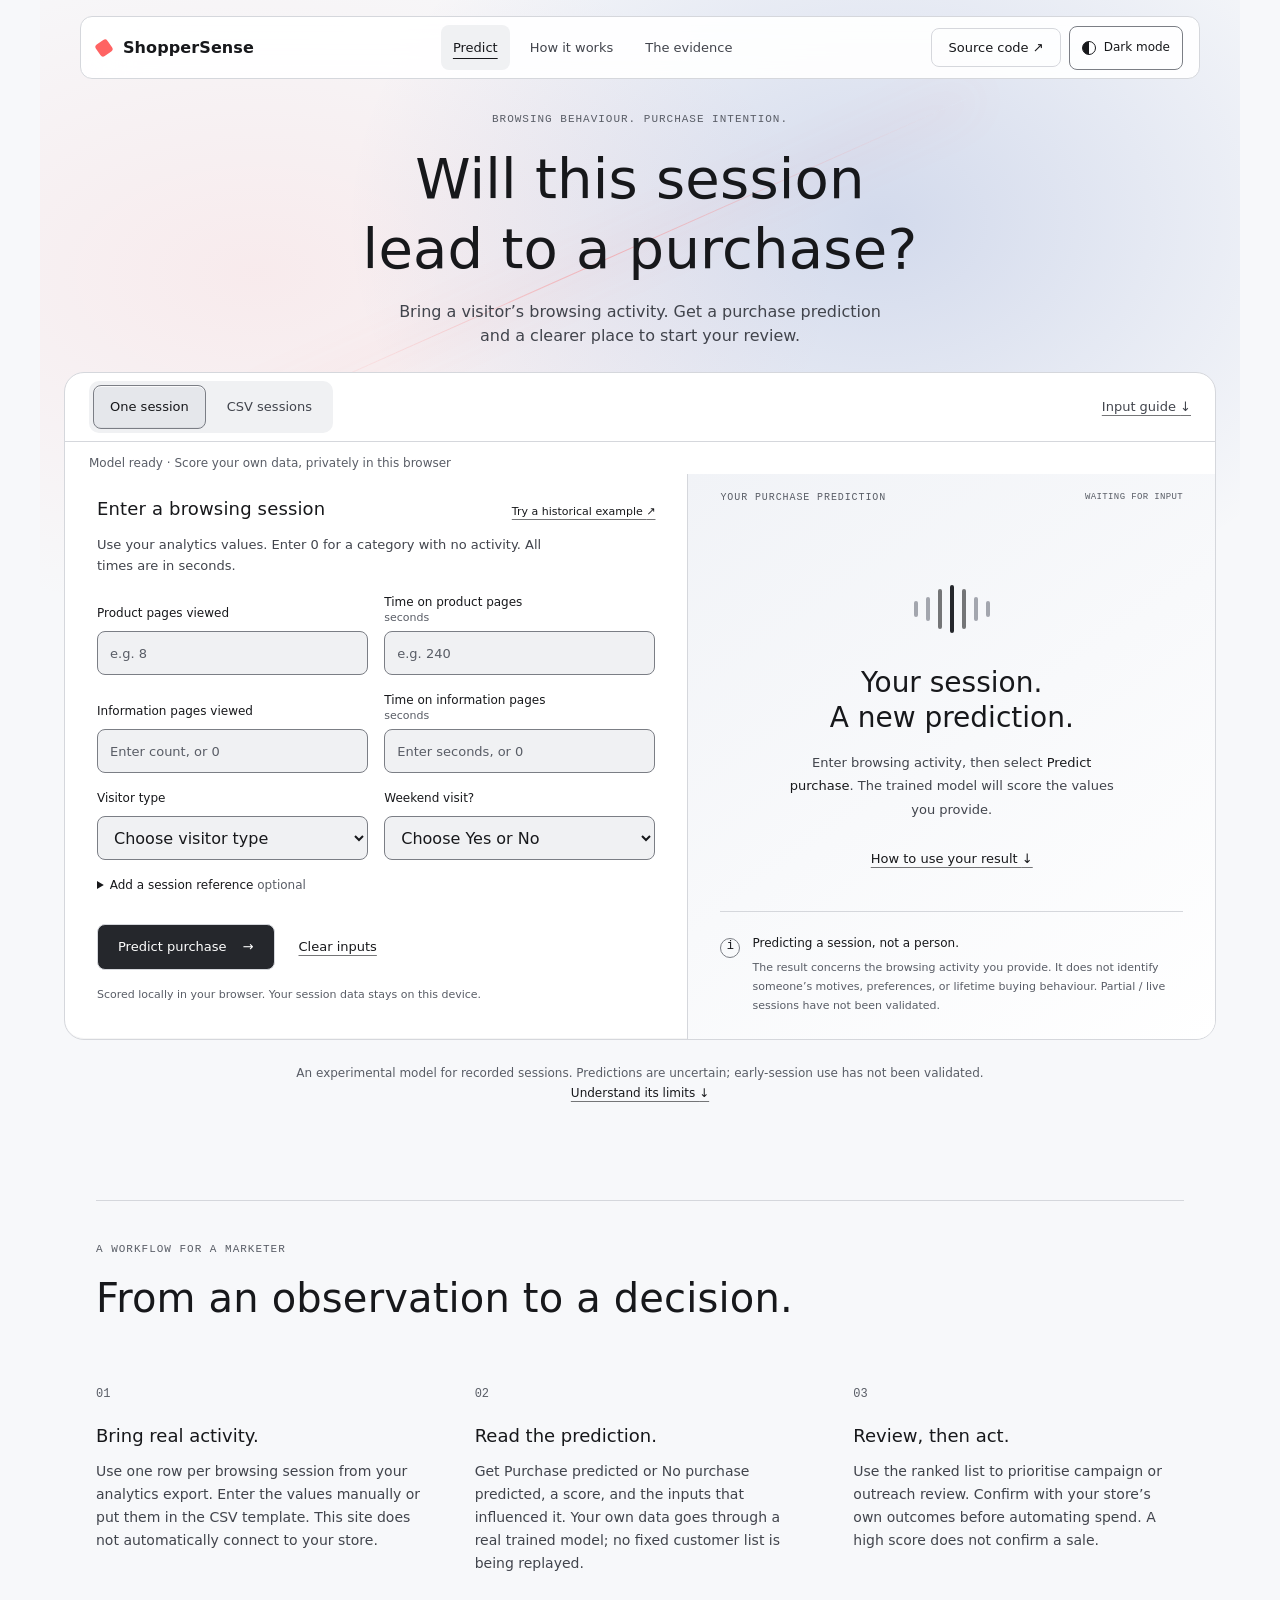
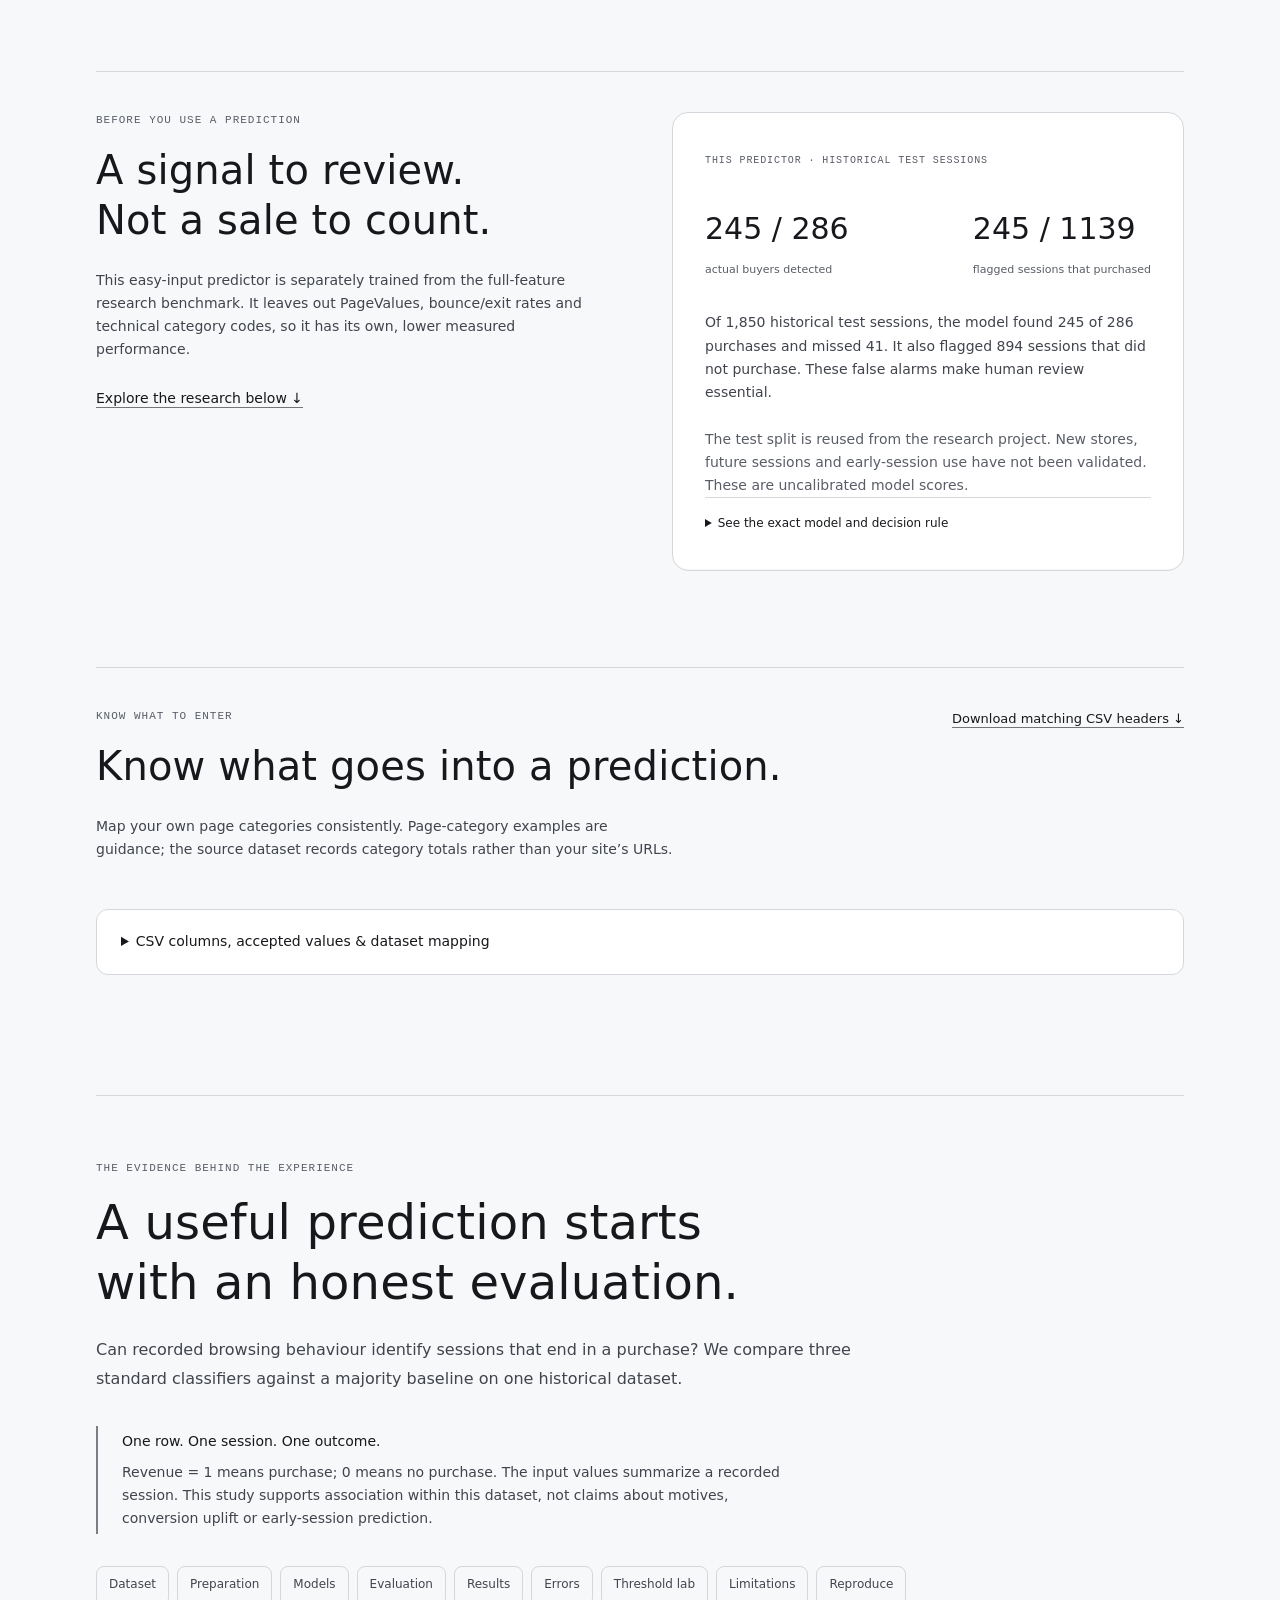
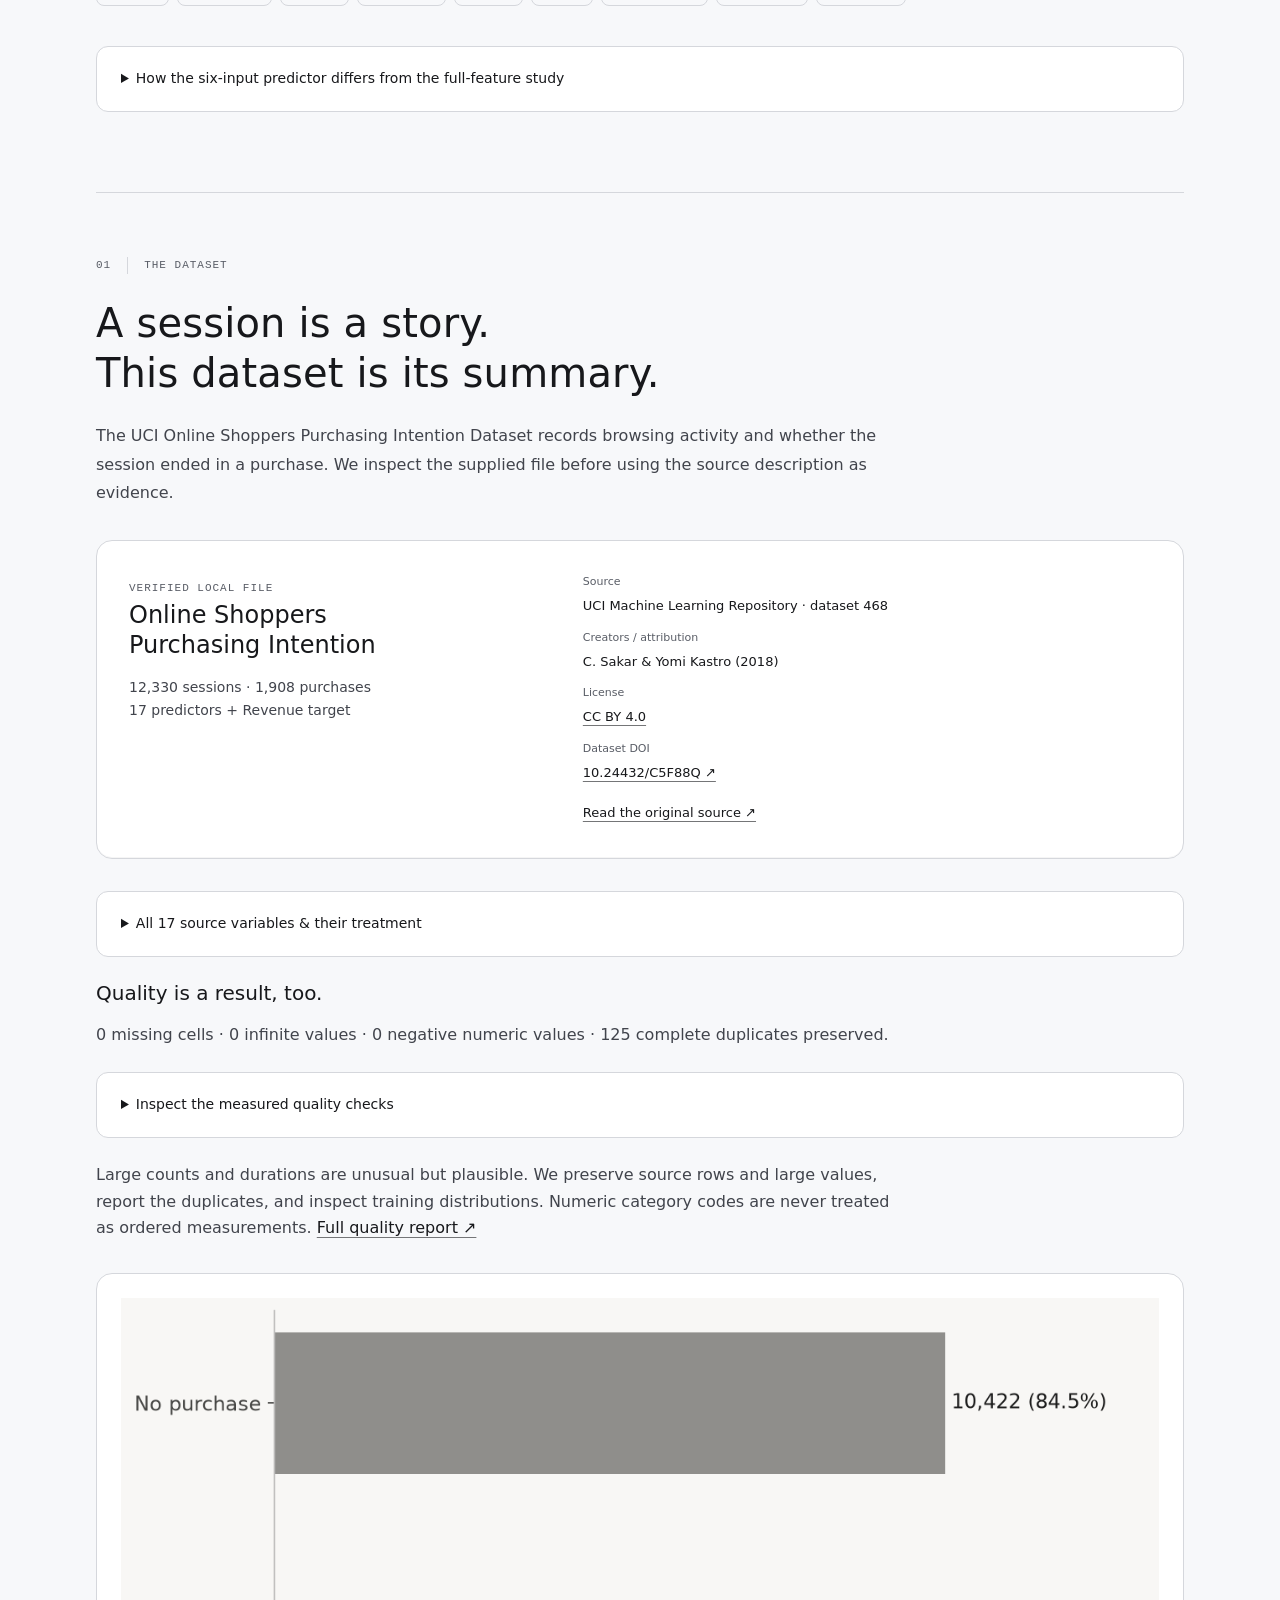
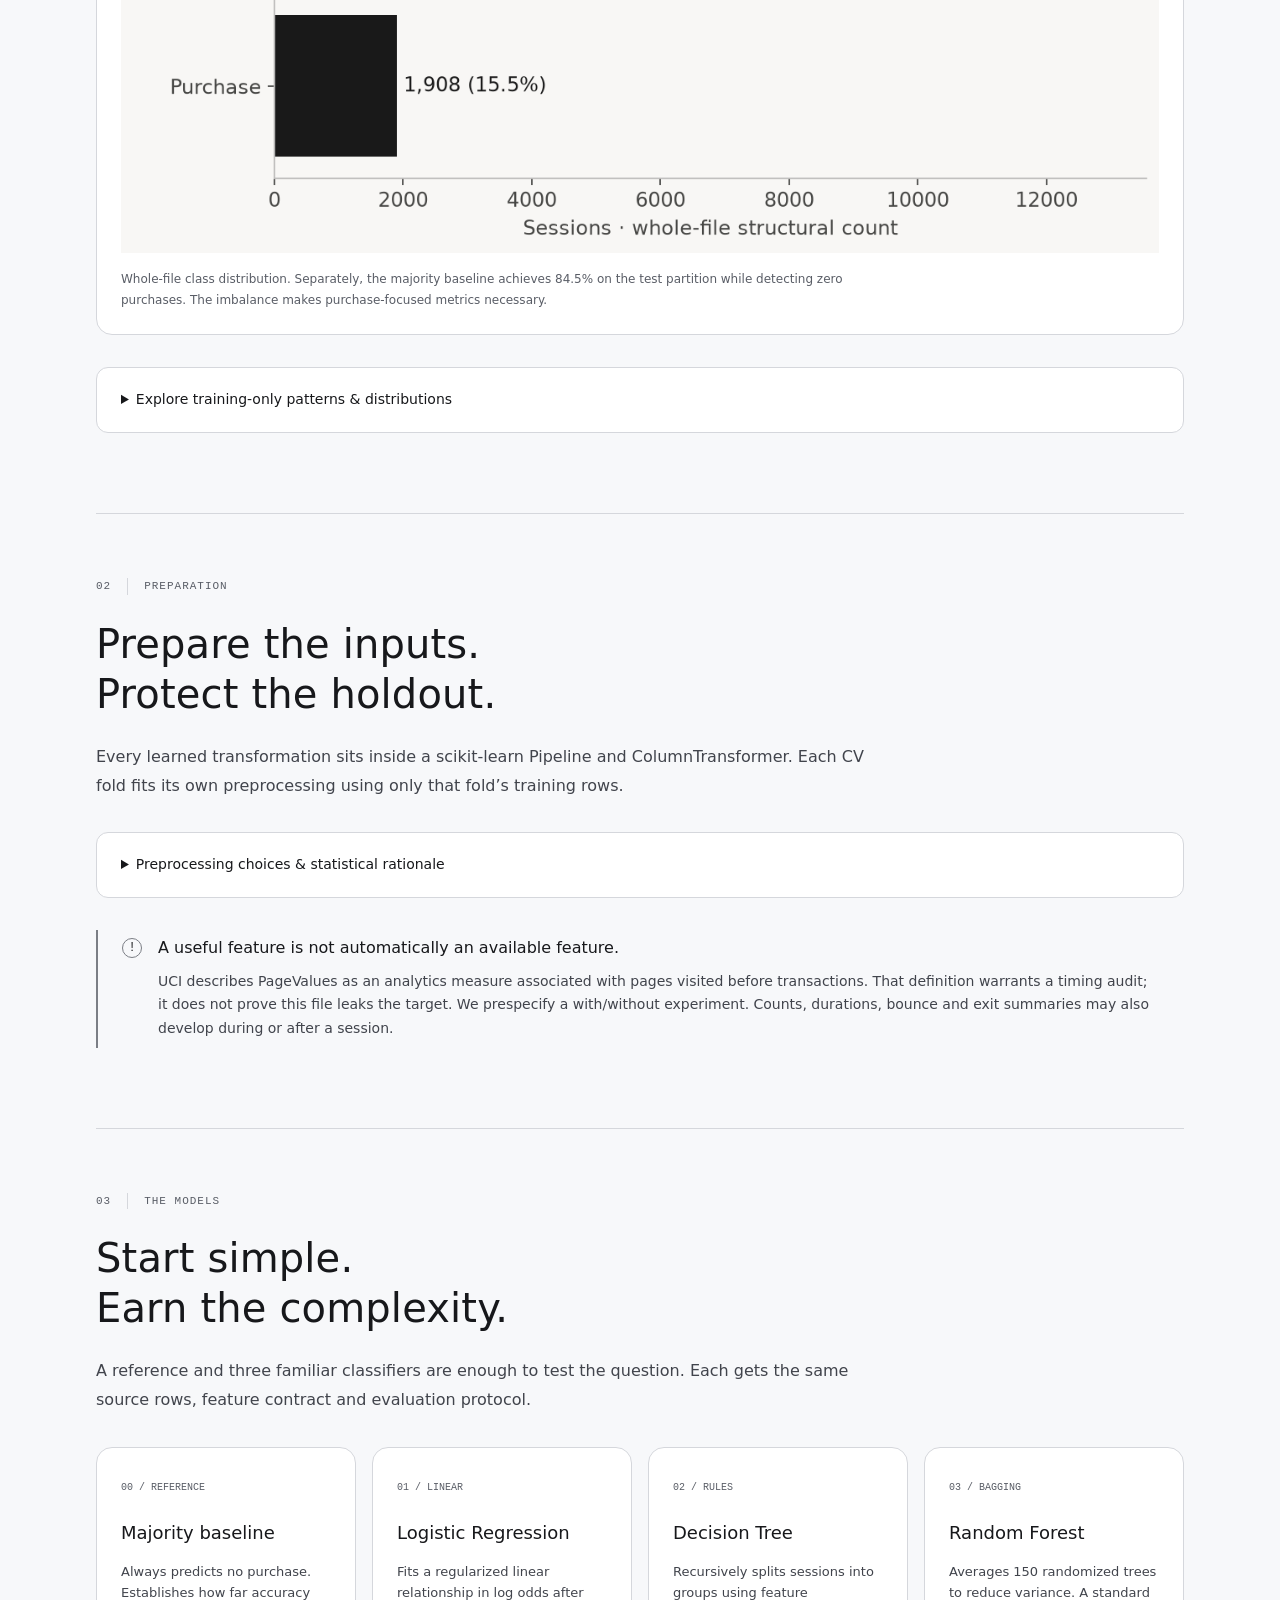
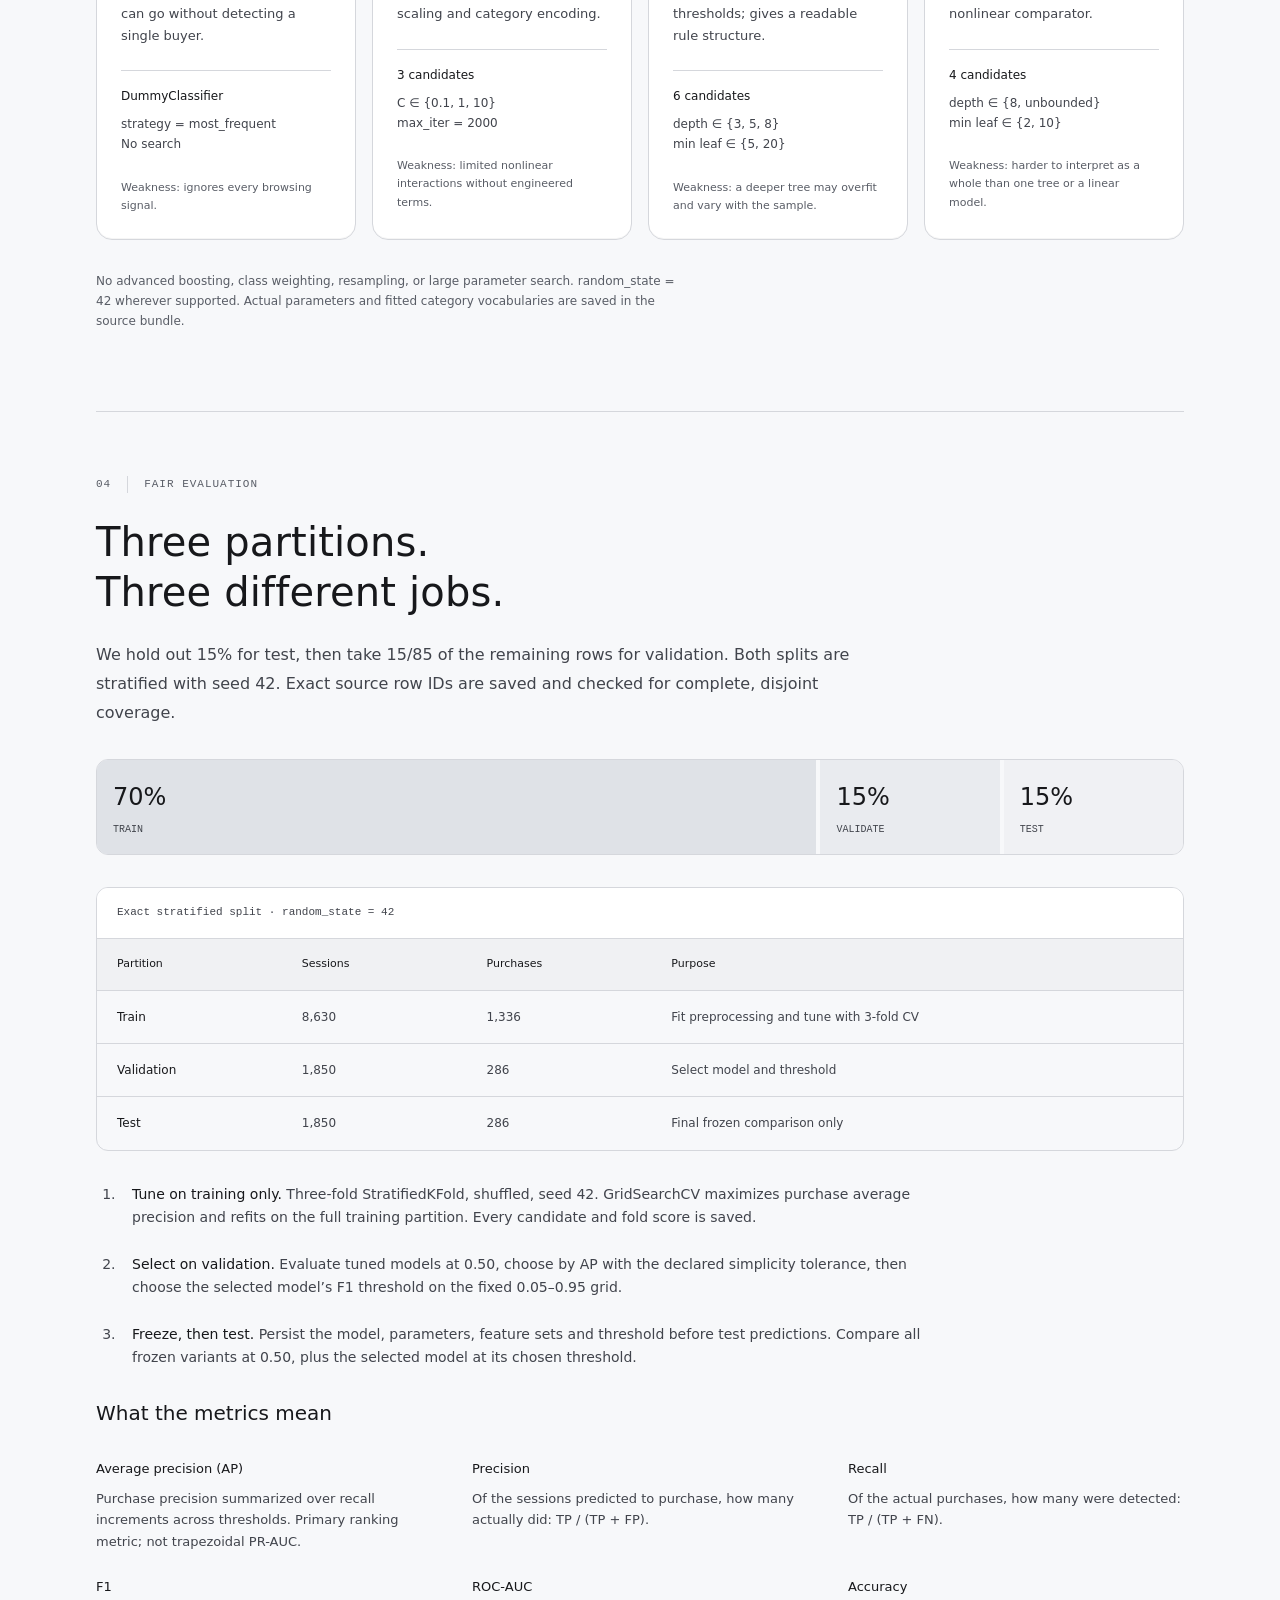
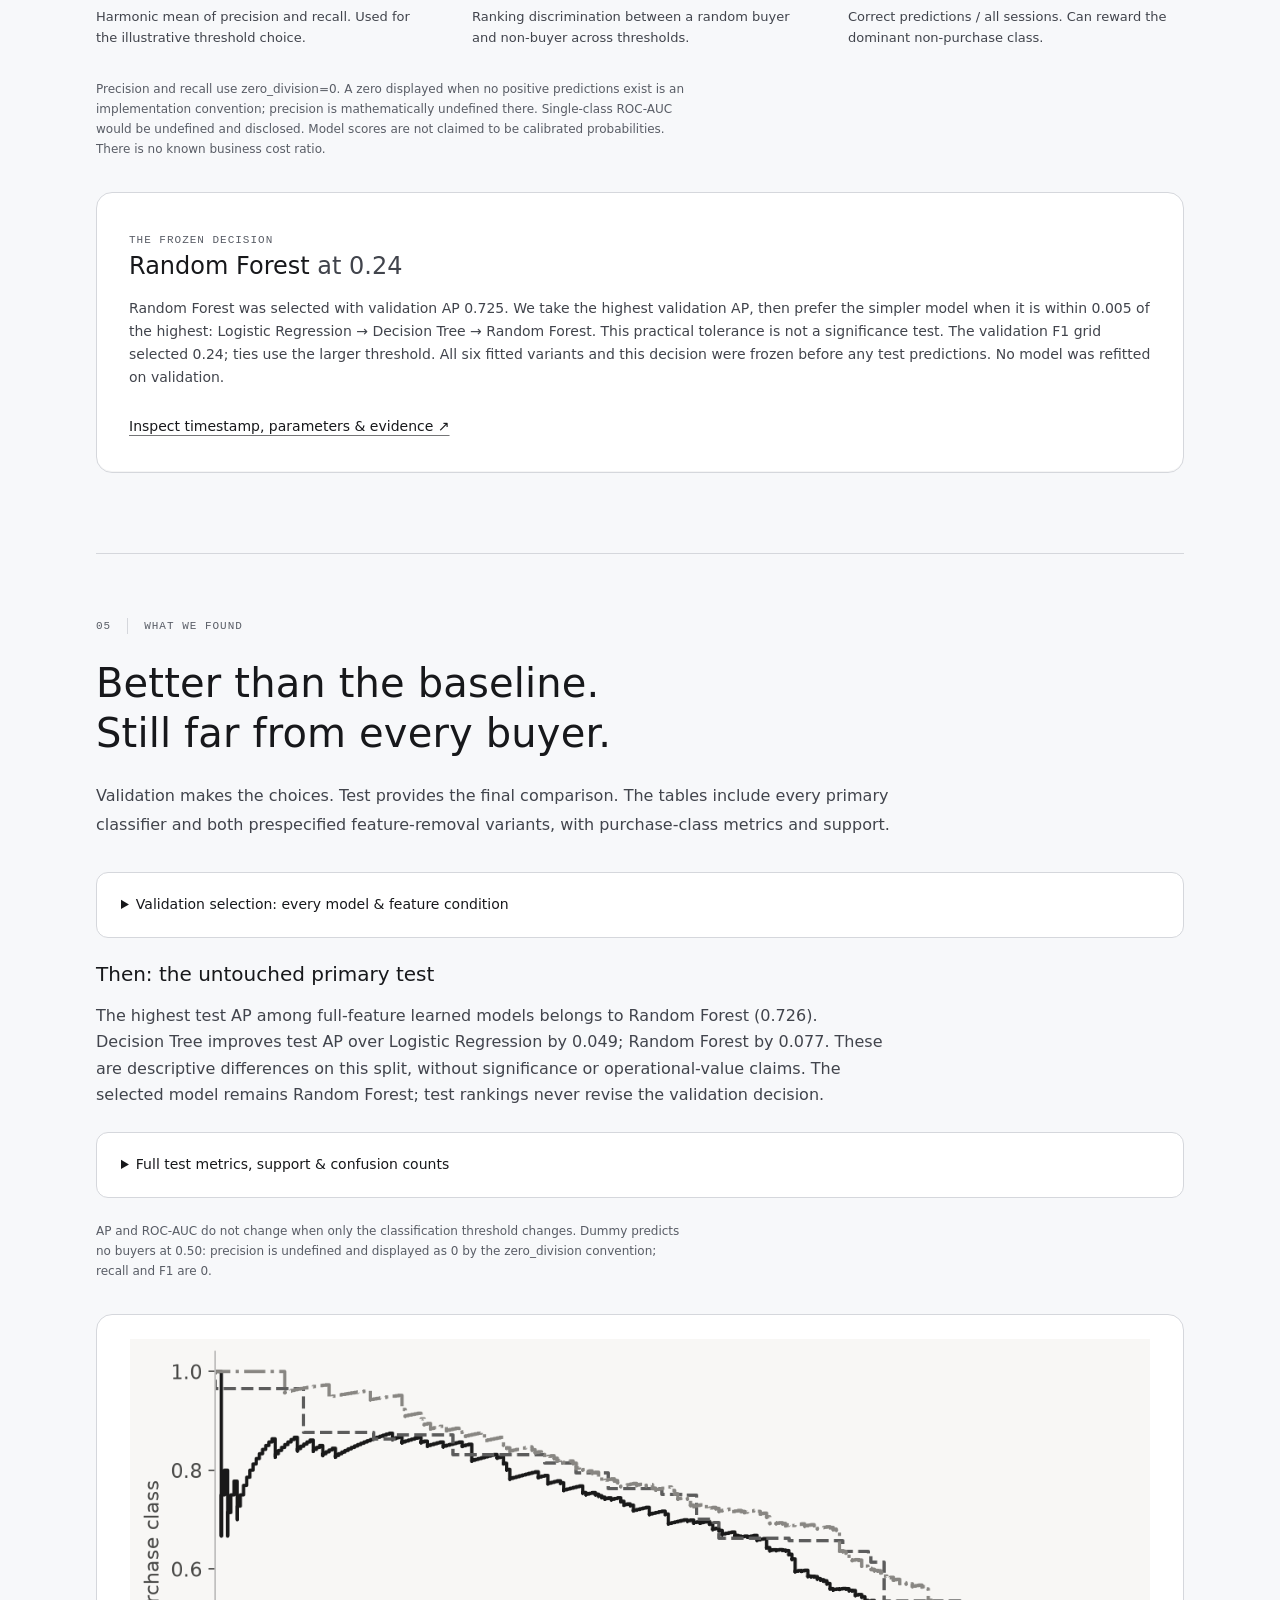
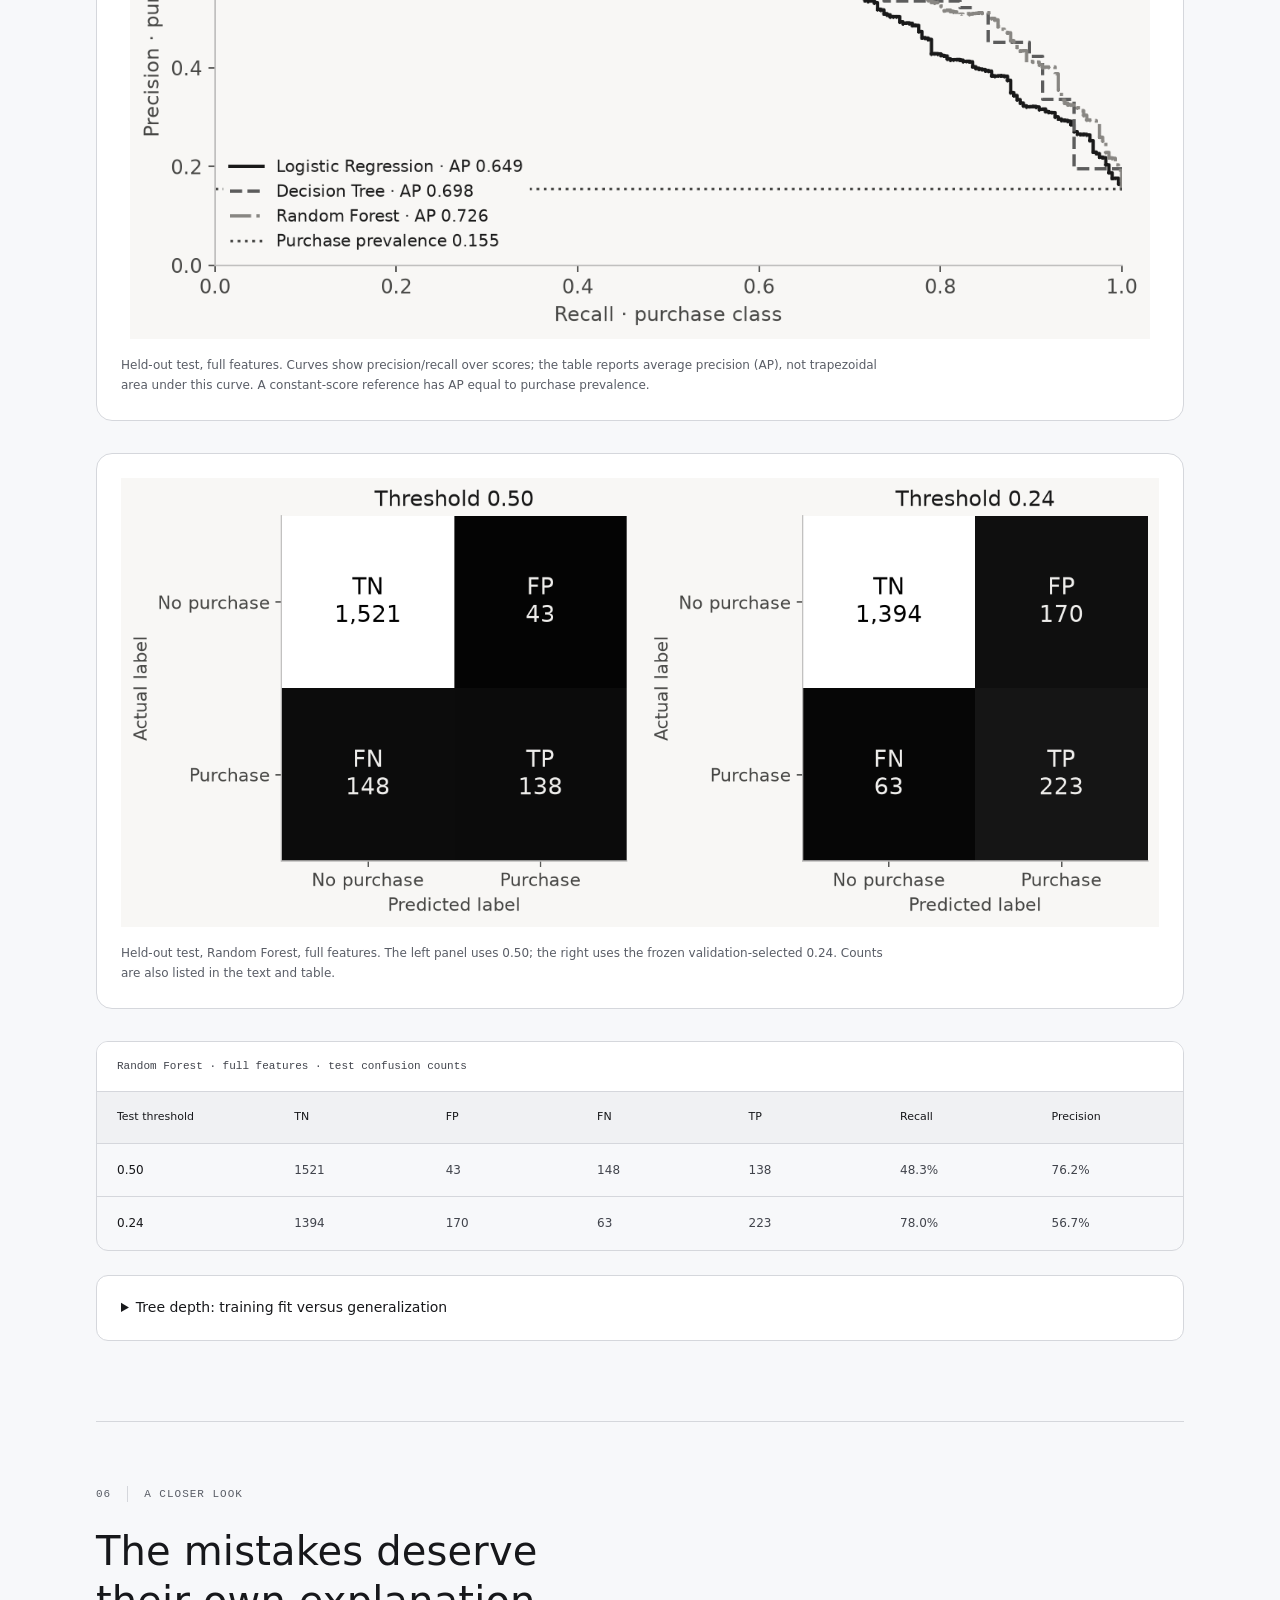
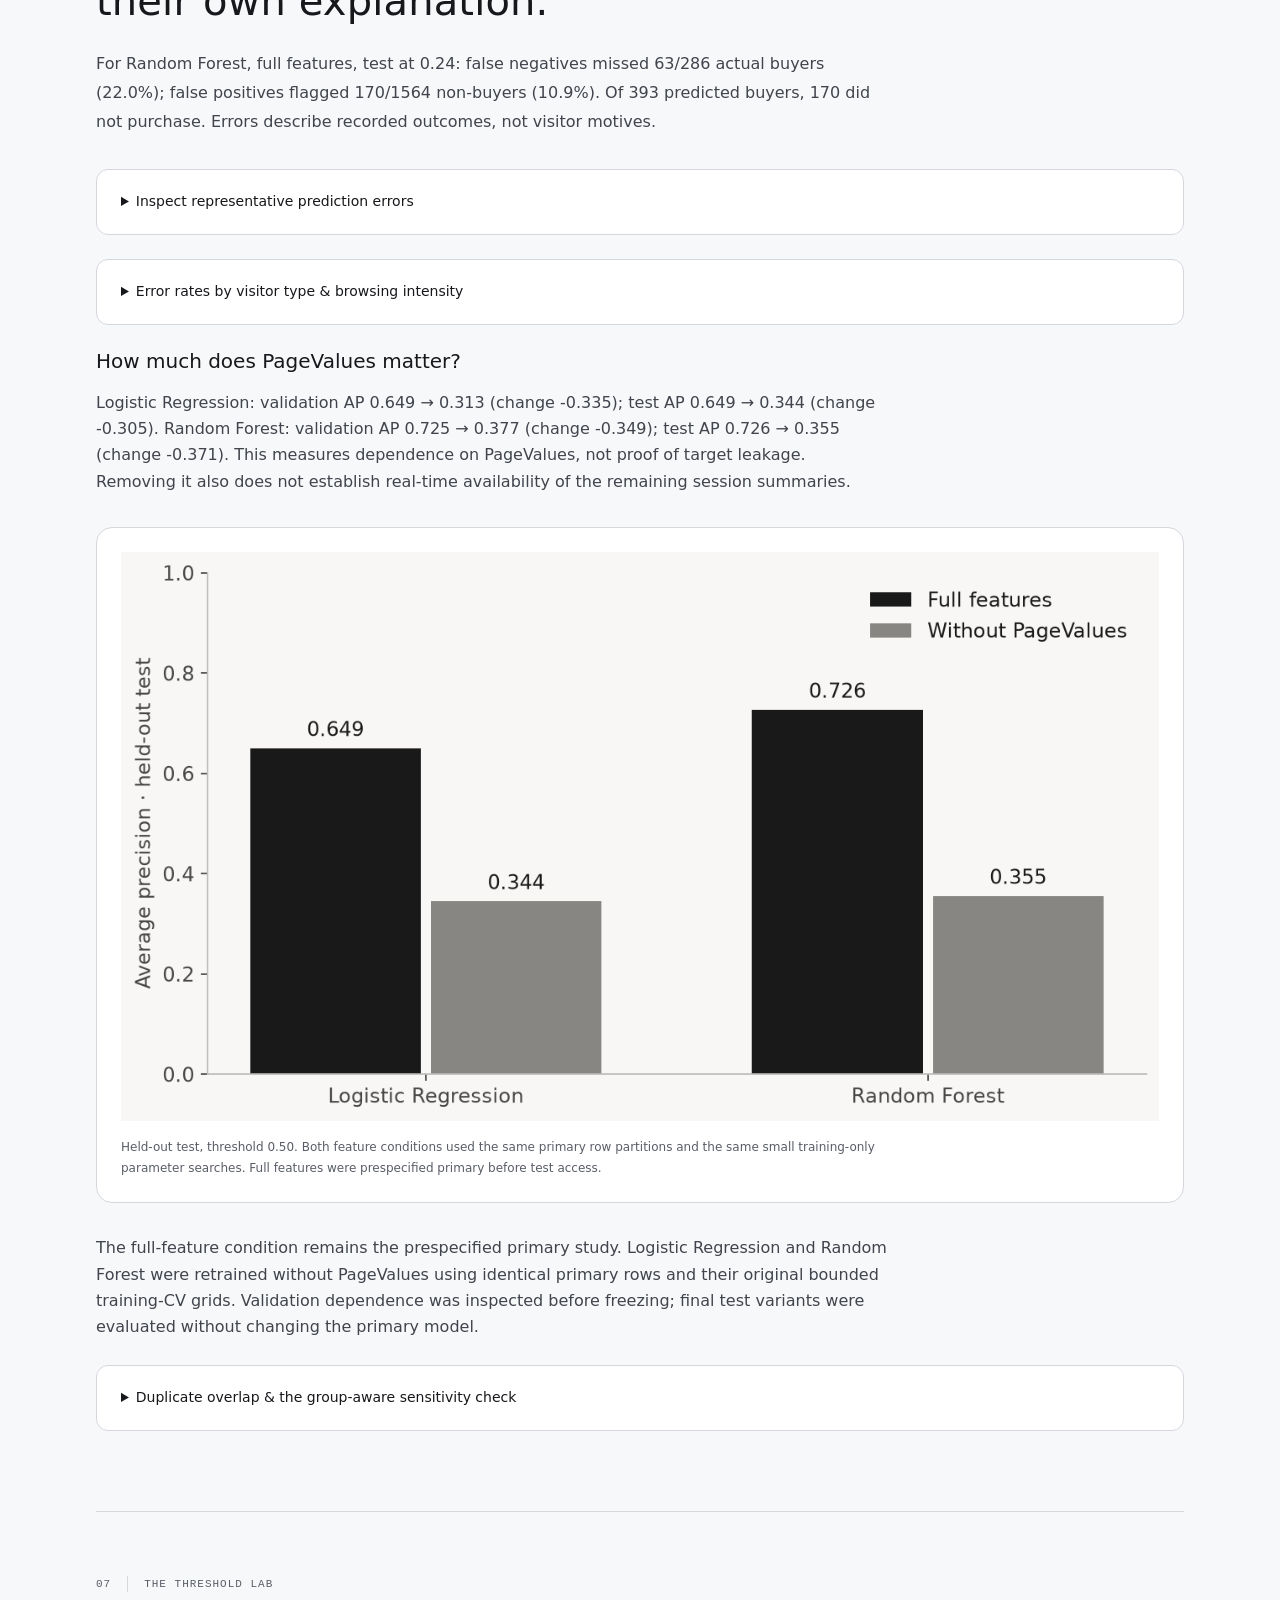
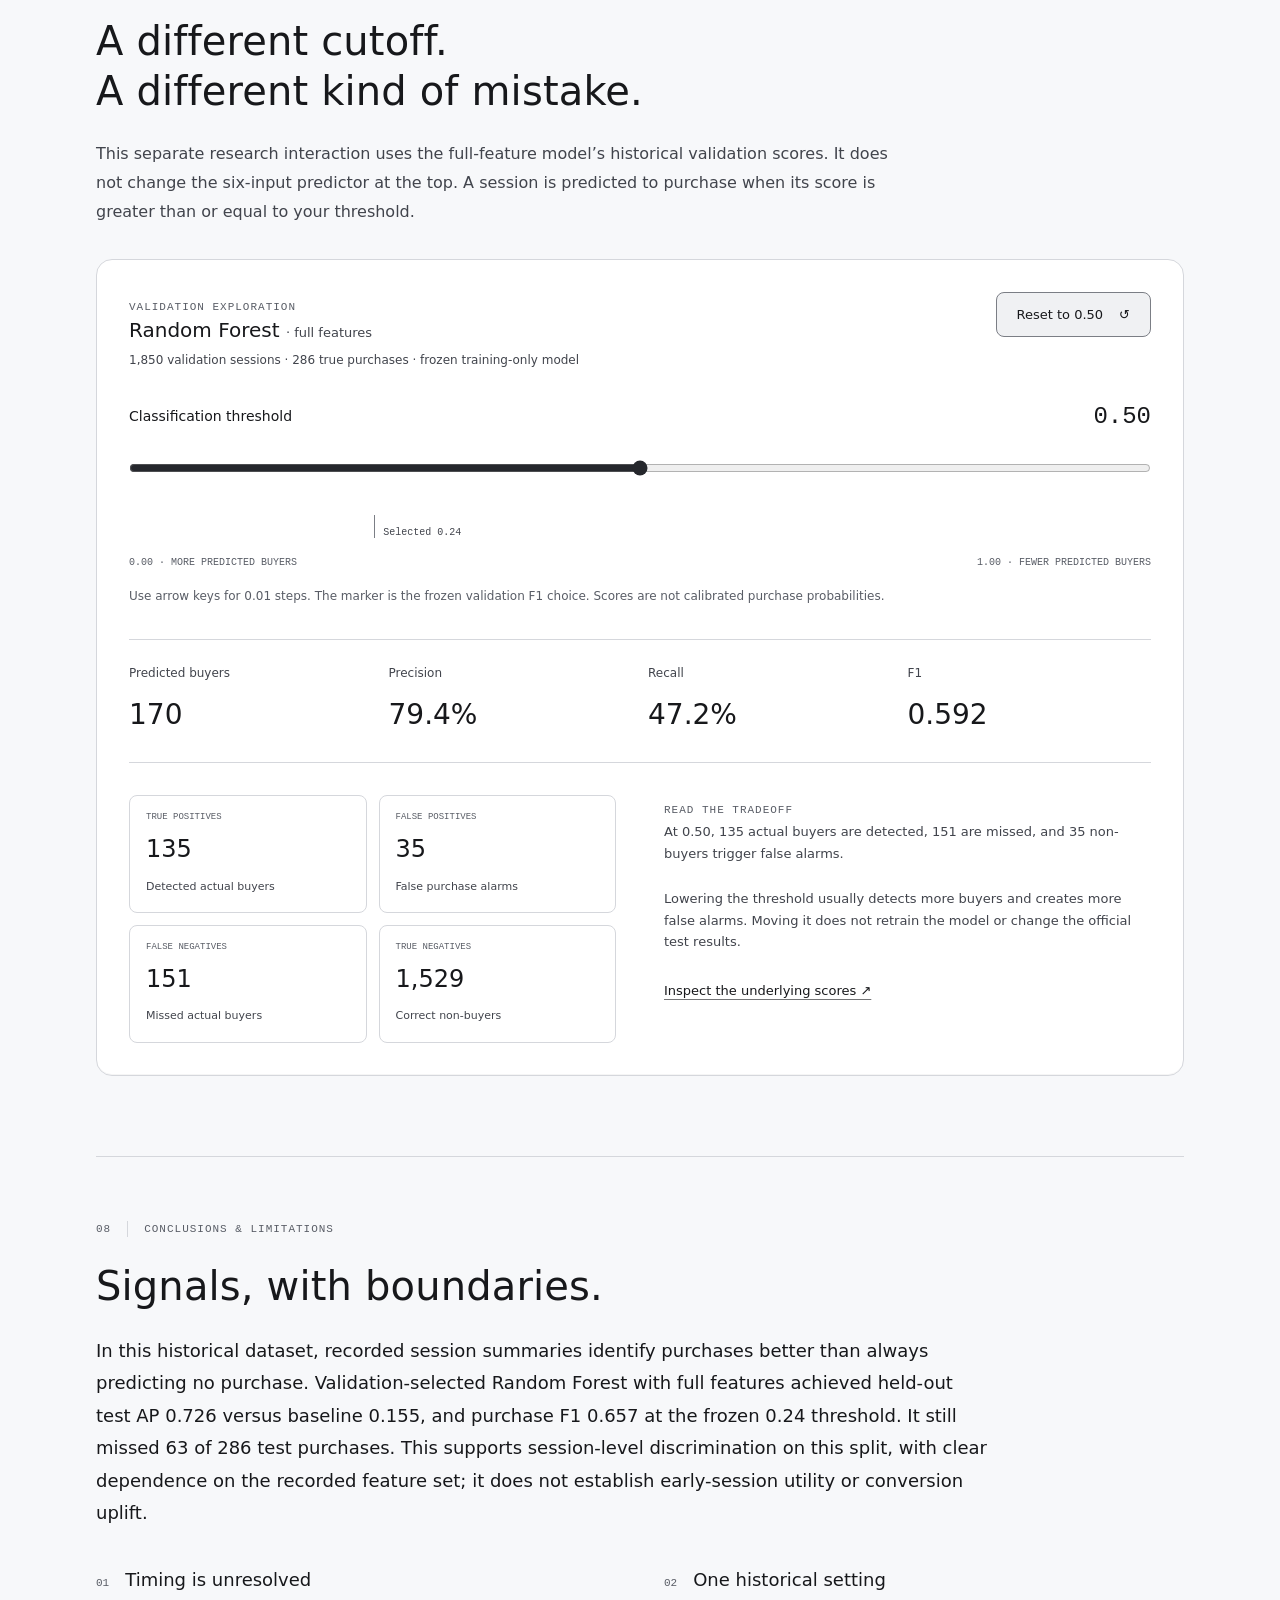
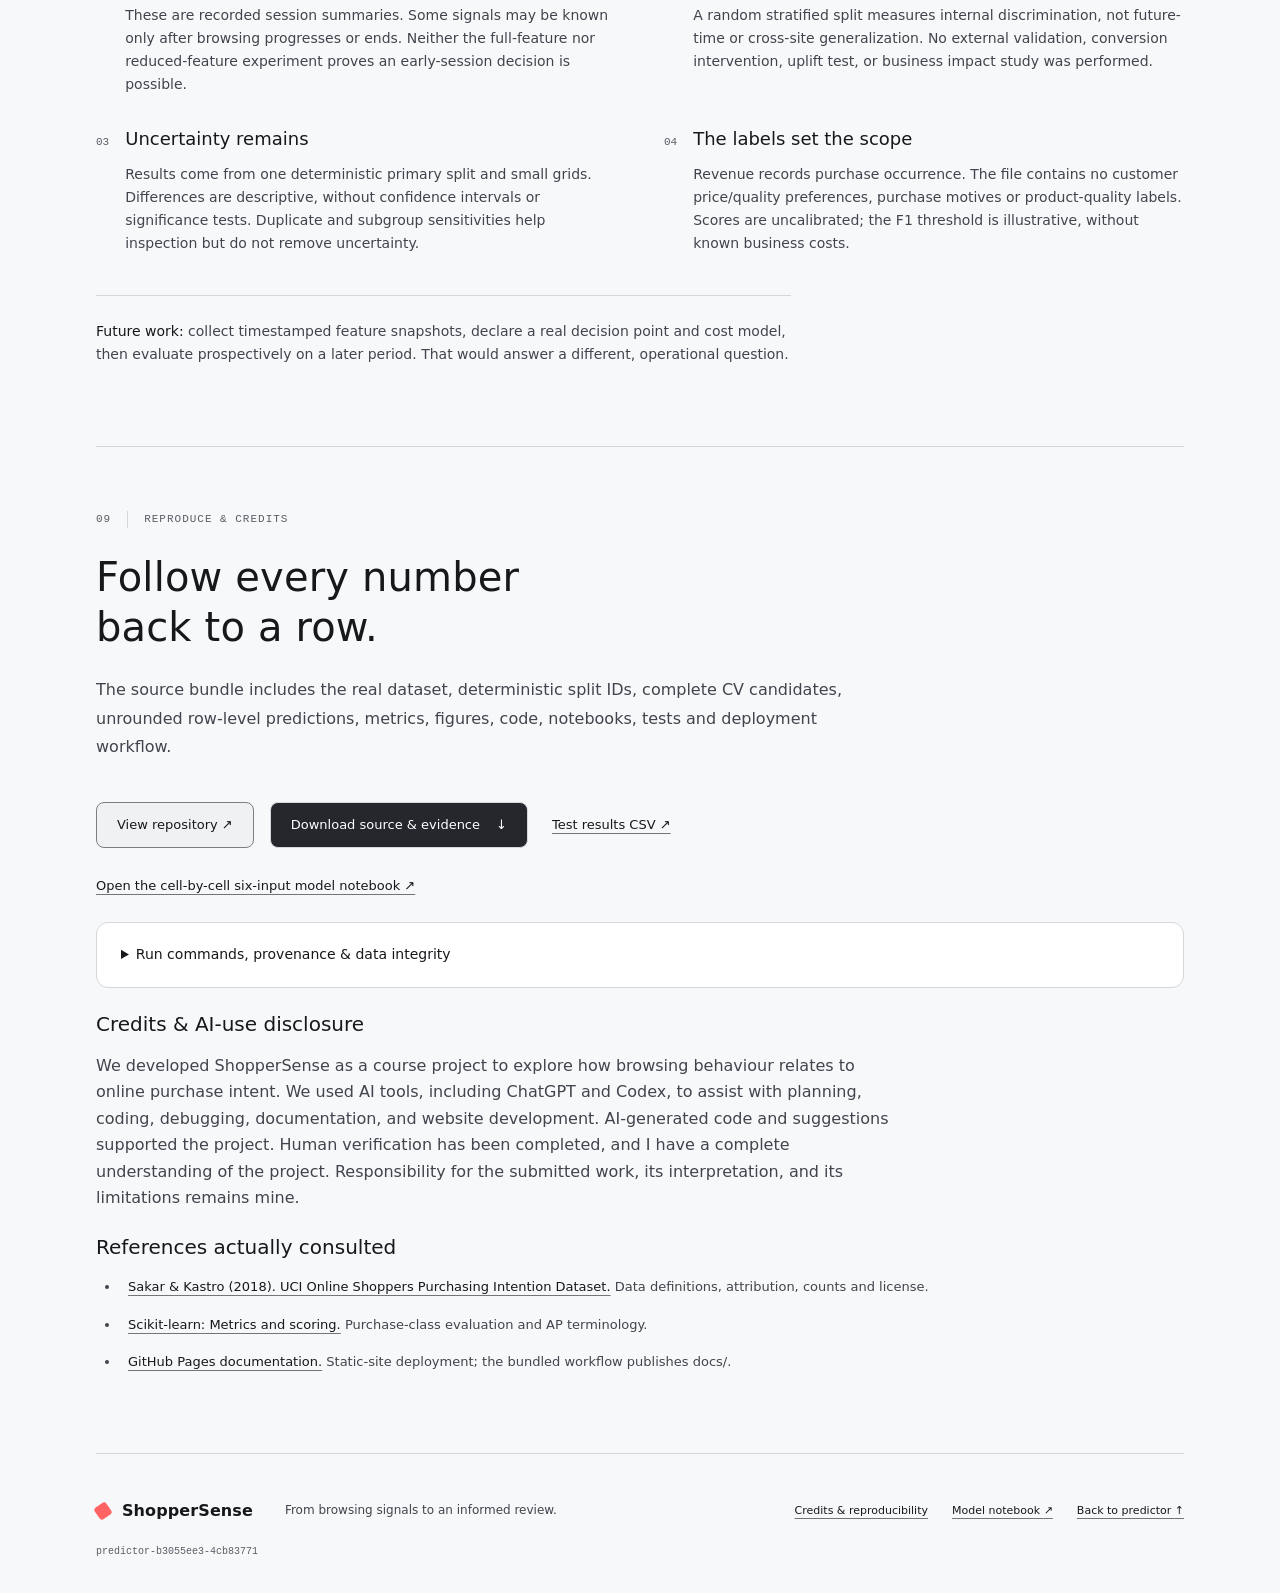
==== commit 0c2d58e8: "Add persistent accessible light and dark themes" ====
--- a/docs/research.html
+++ b/docs/research.html
@@ -1,5 +1,5 @@
 <!doctype html>
 <html lang="en"><head><meta charset="utf-8"><meta name="viewport" content="width=device-width, initial-scale=1">
 <meta name="theme-color" content="#040506"><title>ShopperSense — Research has moved</title>
-<link rel="stylesheet" href="workspace.css?v=7"><script src="legacy-redirect.js" defer></script></head>
+<script src="theme.js?v=1"></script><link rel="stylesheet" href="workspace.css?v=8"><script src="legacy-redirect.js" defer></script></head>
 <body class="redirect-page"><main><h1>The research is now on the main page.</h1><p>The predictor, results and evidence are together in one place.</p><a class="button primary" href="./#research">Open ShopperSense research</a></main></body></html>
--- a/docs/workspace.css
+++ b/docs/workspace.css
@@ -13,9 +13,47 @@
   --brand:#ff6363;
   --action:#e6e6e6;
   --on-action:#333436;
+  --header-background:rgb(7 8 10 / 90%);
+  --emphasis:#fff;
+  --action-hover:#fff;
+  --on-action-hover:#111214;
+  --result-surface:#0e0f12;
+  --score-track:#363739;
+  --empty-signal:#454647;
+  --split-train:#292a2d;
+  --split-validation:#1b1c1e;
+  --split-test:#111214;
+  --tap-highlight:rgb(255 255 255 / 12%);
   --key-shadow:inset 0 1px 0 rgb(255 255 255 / 5%),inset 0 -1px 0 rgb(0 0 0 / 20%);
   --sans:Inter,ui-sans-serif,system-ui,-apple-system,BlinkMacSystemFont,"Segoe UI",sans-serif;
   --mono:"Geist Mono",ui-monospace,Consolas,monospace}
+
+:root[data-theme="light"] {
+  color-scheme: light;
+  --canvas: #f7f8fa;
+  --surface: #ffffff;
+  --well: #f0f1f3;
+  --raised: #e5e7eb;
+  --border: #d5d7dc;
+  --control-border: #7b7e85;
+  --text: #17181b;
+  --secondary: #41444c;
+  --muted: #595d66;
+  --action: #25272c;
+  --on-action: #ffffff;
+  --header-background: rgb(255 255 255 / 92%);
+  --emphasis: #101114;
+  --action-hover: #101114;
+  --on-action-hover: #ffffff;
+  --result-surface: #f1f3f7;
+  --score-track: #d5d7dc;
+  --empty-signal: #a3a6ae;
+  --split-train: #dfe2e7;
+  --split-validation: #e9ebef;
+  --split-test: #f0f1f4;
+  --tap-highlight: rgb(0 0 0 / 10%);
+  --key-shadow: inset 0 1px 0 rgb(255 255 255 / 80%), inset 0 -1px 0 rgb(0 0 0 / 4%);
+}
 
 *{
   box-sizing:border-box}
@@ -33,7 +71,7 @@
 button,input,select{
   font:inherit}
 button,a,summary,input[type=range],input[type=file]{
-  -webkit-tap-highlight-color:rgb(255 255 255 / 12%);
+  -webkit-tap-highlight-color:var(--tap-highlight);
   touch-action:manipulation}
 button,summary{
   cursor:pointer}
@@ -125,7 +163,7 @@
   padding:8px 16px;
   border:1px solid var(--border);
   border-radius:12px;
-  background:rgb(7 8 10 / 90%);
+  background:var(--header-background);
   backdrop-filter:blur(24px)}
 .brand{
   font-weight:600;
@@ -161,6 +199,30 @@
   border:1px solid var(--border);
   color:var(--text);
   padding:8px 16px}
+
+.header-actions { display: flex; align-items: center; gap: 8px; }
+.theme-toggle {
+  display: inline-flex;
+  align-items: center;
+  justify-content: center;
+  gap: 8px;
+  min-height: 44px;
+  padding: 8px 12px;
+  border: 1px solid var(--control-border);
+  border-radius: 8px;
+  background: transparent;
+  color: var(--text);
+  font-size: 12px;
+  white-space: nowrap;
+}
+.theme-toggle:hover { background: var(--well); color: var(--emphasis); }
+.theme-symbol {
+  width: 14px;
+  height: 14px;
+  border: 1px solid currentColor;
+  border-radius: 50%;
+  background: linear-gradient(90deg, currentColor 50%, transparent 50%);
+}
 
 .hero{
   isolation:isolate;
@@ -371,8 +433,8 @@
   background:var(--action);
   color:var(--on-action)}
 .button:hover{
-  background:#fff;
-  color:#111214}
+  background:var(--action-hover);
+  color:var(--on-action-hover)}
 .button.secondary{
   background:var(--well);
   color:var(--text);
@@ -385,7 +447,7 @@
   color:var(--muted)}
 
 .result-column{
-  background:linear-gradient(145deg,#0e0f12,var(--surface));
+  background:linear-gradient(145deg,var(--result-surface),var(--surface));
   border-left:1px solid var(--border);
   padding:24px 32px;
   min-width:0;
@@ -422,7 +484,7 @@
   height:16px;
   width:4px;
   border-radius:4px;
-  background:#454647}
+  background:var(--empty-signal)}
 .empty-signal i:nth-child(2),.empty-signal i:nth-child(6){
   height:24px}
 .empty-signal i:nth-child(3),.empty-signal i:nth-child(5){
@@ -492,7 +554,7 @@
   margin-left:4px}
 .score-track{
   height:6px;
-  background:#363739;
+  background:var(--score-track);
   position:relative;
   border-radius:8px;
   margin-top:8px}
@@ -506,8 +568,8 @@
   top:-4px;
   height:14px;
   width:2px;
-  background:#fff;
-  border:1px solid #040506}
+  background:var(--text);
+  border:1px solid var(--canvas)}
 .score-axis{
   display:flex;
   justify-content:space-between;
@@ -813,7 +875,7 @@
 details[open]>summary{
   margin-bottom:24px}
 summary:hover{
-  color:#fff}
+  color:var(--emphasis)}
 .table-wrap,.guide-table-wrap,.results-table-wrap{
   overflow-x:auto;
   max-width:100%;
@@ -1018,13 +1080,13 @@
   font-size:24px}
 .split-train{
   flex:70;
-  background:#292a2d}
+  background:var(--split-train)}
 .split-validation{
   flex:15;
-  background:#1b1c1e}
+  background:var(--split-validation)}
 .split-test{
   flex:15;
-  background:#111214}
+  background:var(--split-test)}
 .split-visual small{
   color:var(--secondary);
   font:10px/1.5 var(--mono);
@@ -1590,3 +1652,19 @@
 
 @media (max-width: 400px) { .context-fields { grid-template-columns: 1fr; } }
 .mode-navigation button[aria-selected=true] { border-color: var(--control-border); } .header nav a[aria-current] { text-decoration: underline; text-underline-offset: 6px; }
+
+/* The scientific exports are monochrome: invert luminance for the light canvas,
+   preserving their labels, line styles and values without duplicate downloads. */
+:root[data-theme="light"] figure img { filter: invert(1); }
+@media (max-width: 1000px) {
+  .header-actions .nav-source { display: none; }
+}
+@media (max-width: 520px) {
+  .header { justify-content: space-between; }
+  .header .brand { padding-top: 0; }
+  .header nav { order: 3; }
+  .header-actions { margin-left: auto; }
+}
+@media print {
+  figure img { filter: invert(1); }
+}
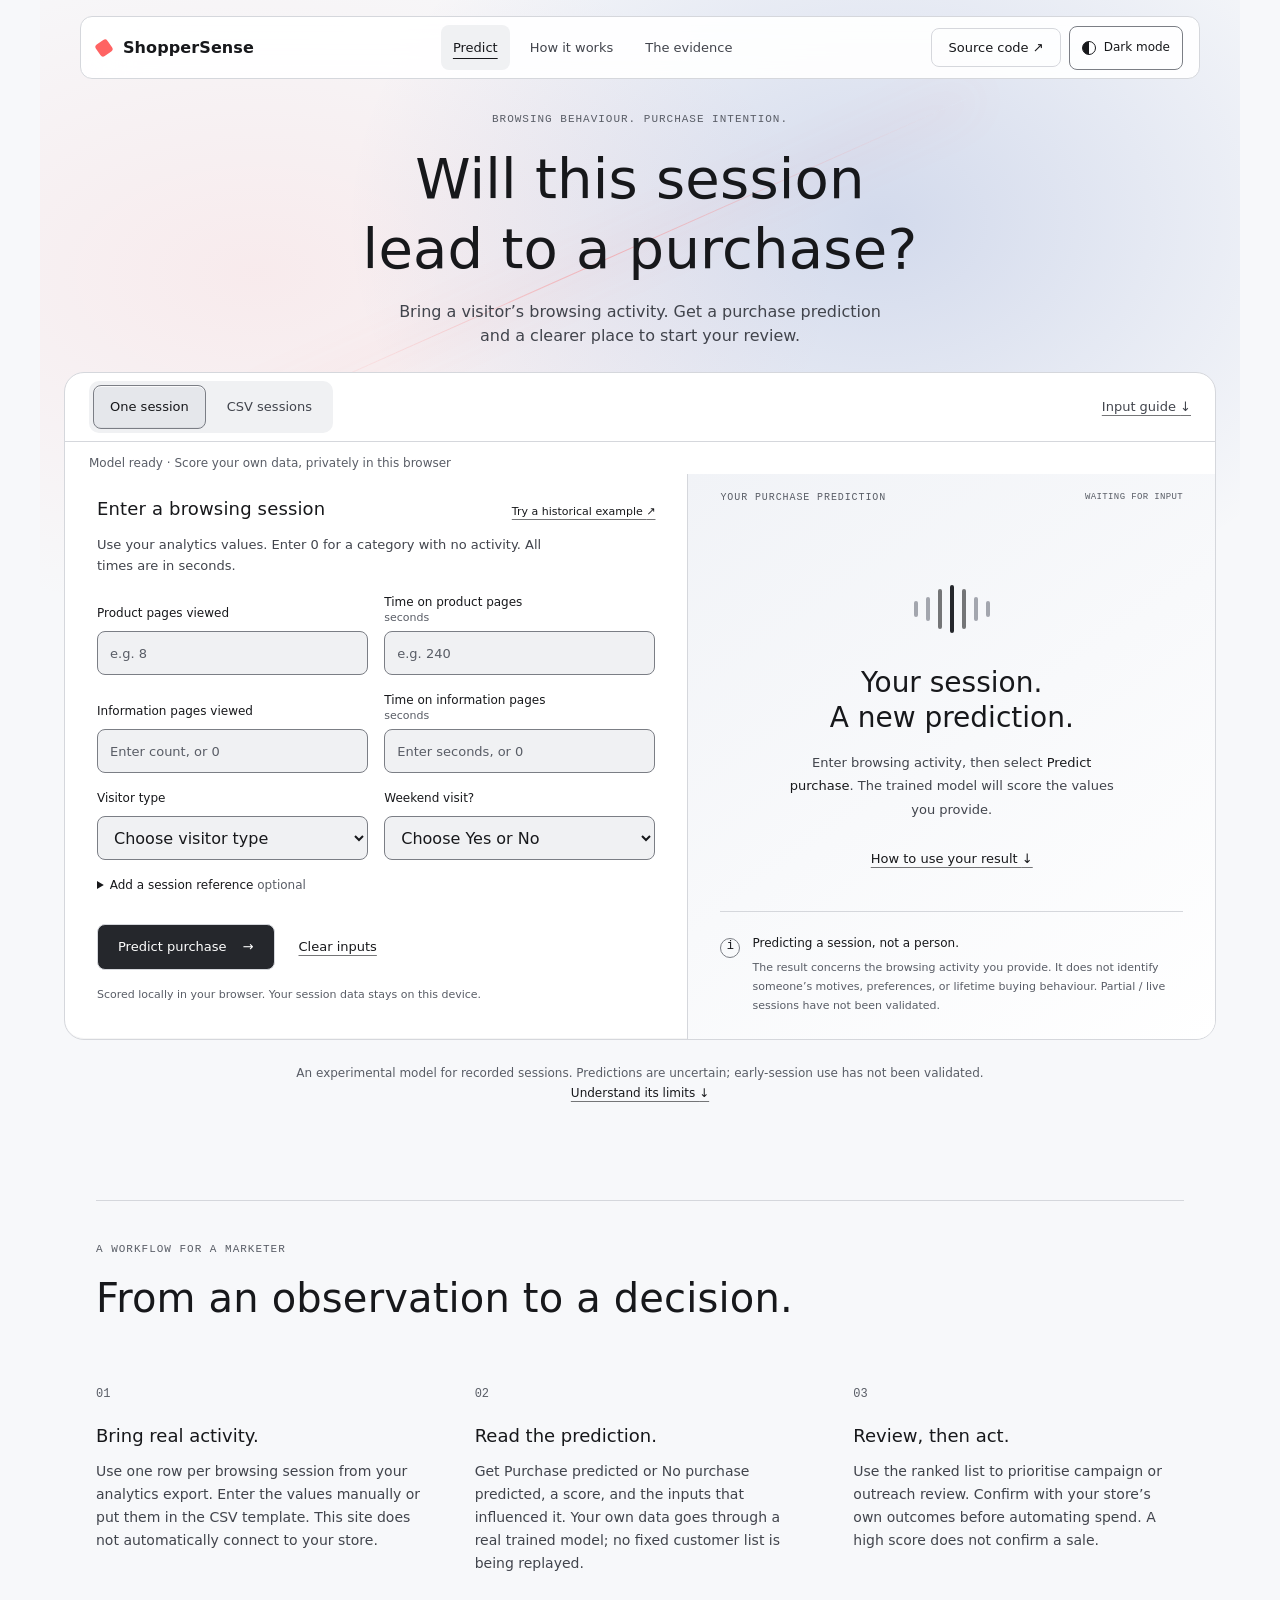
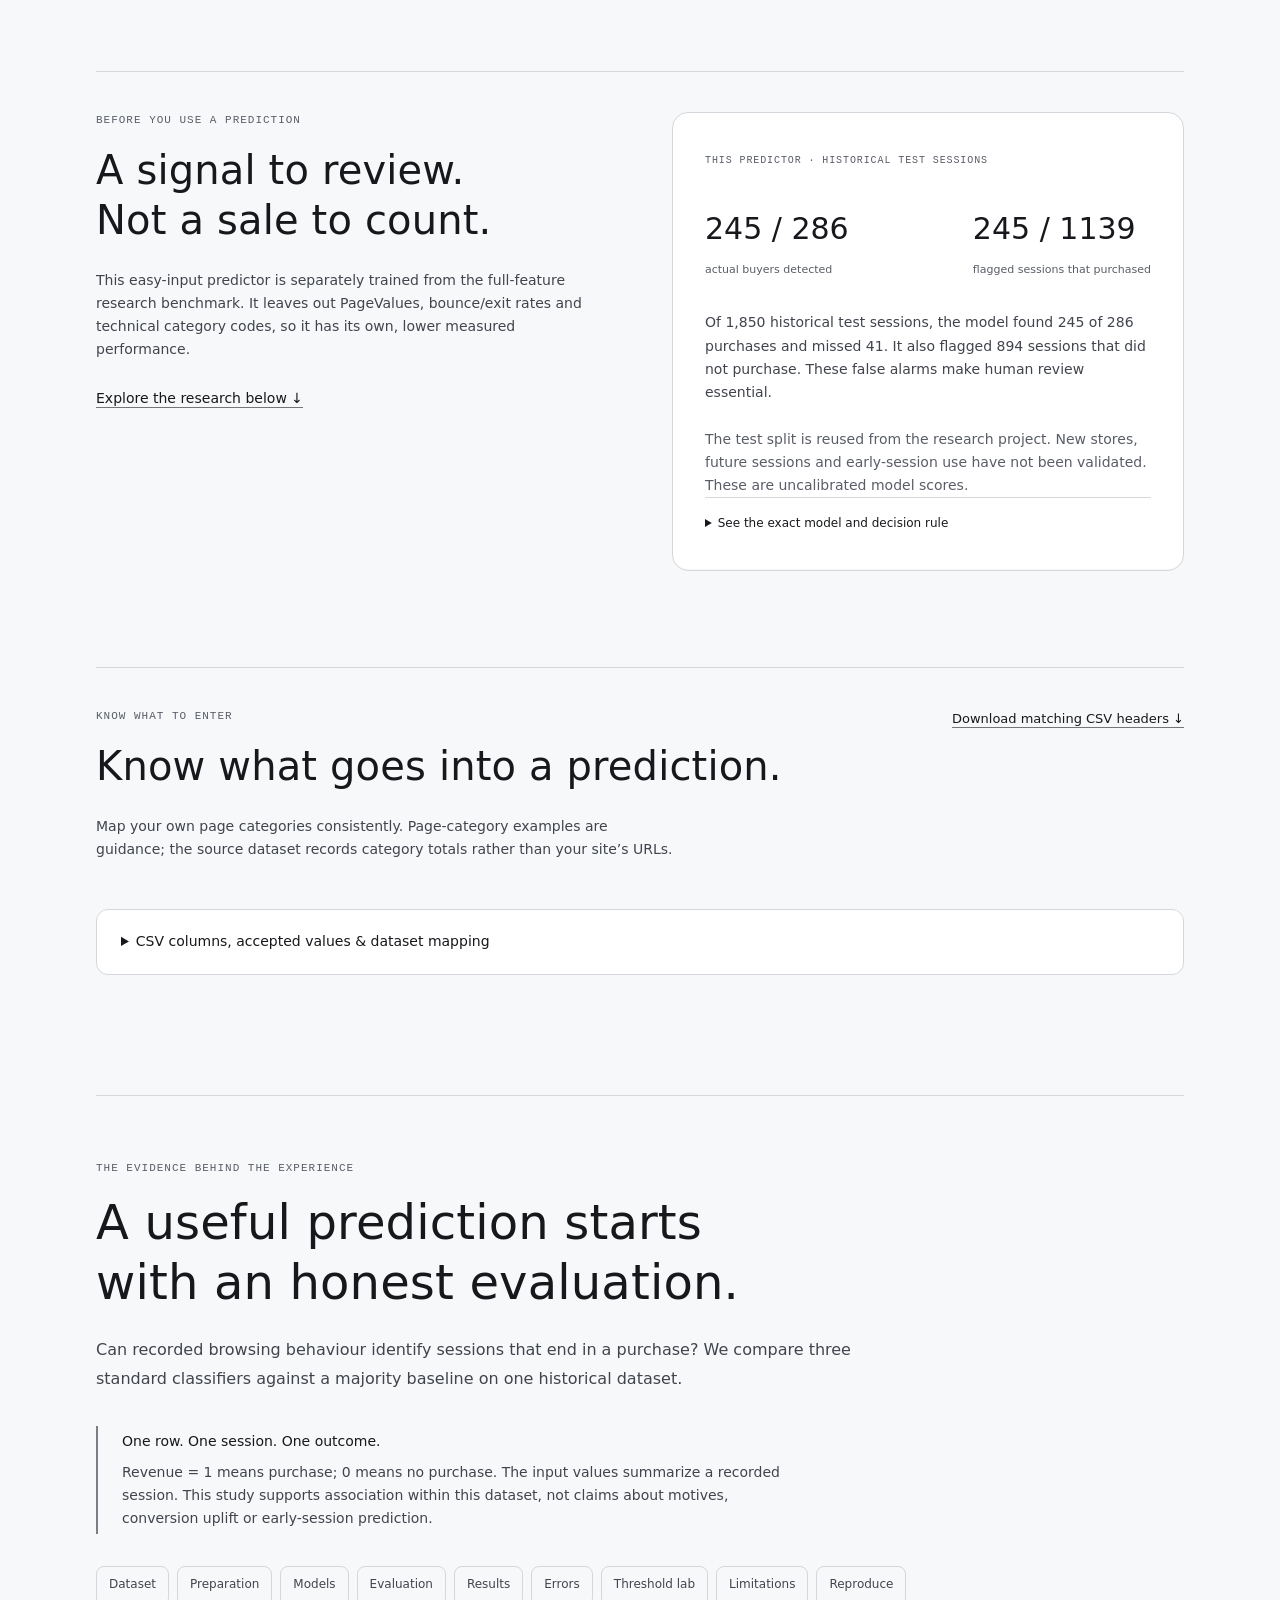
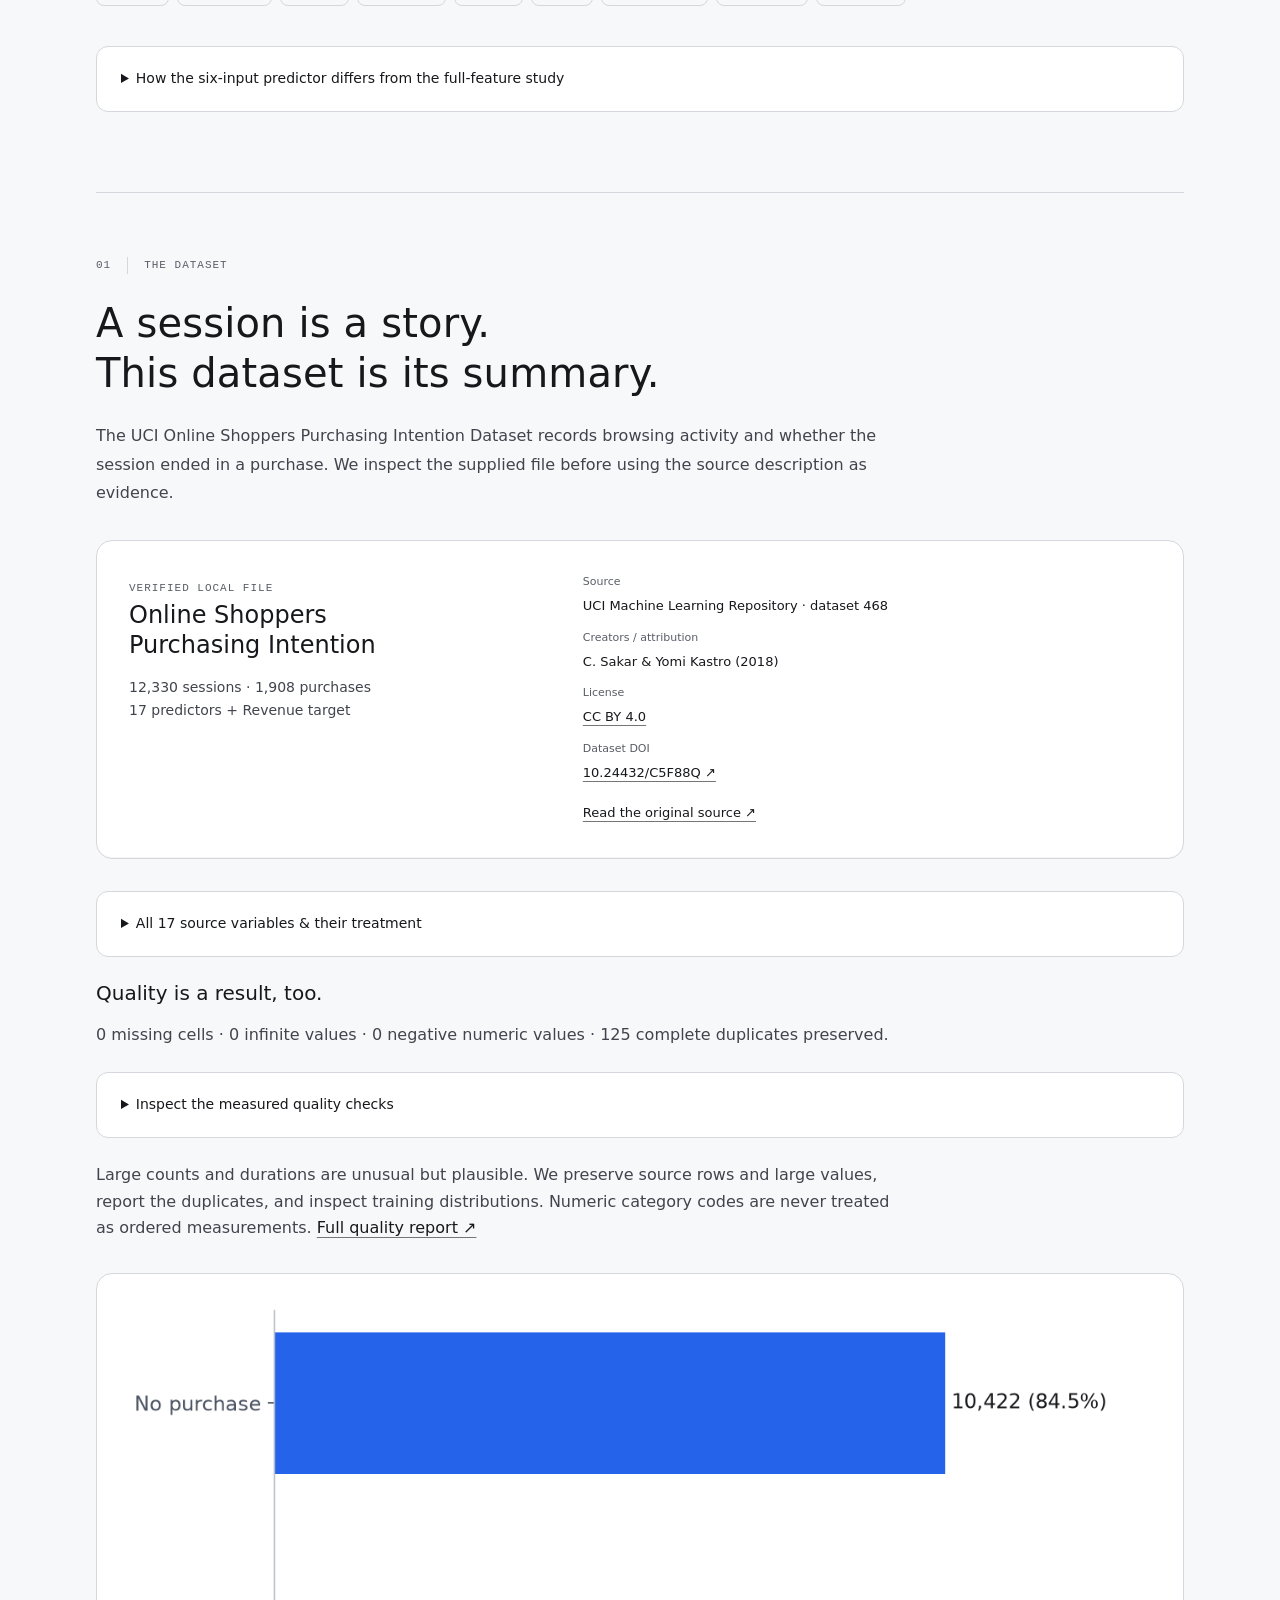
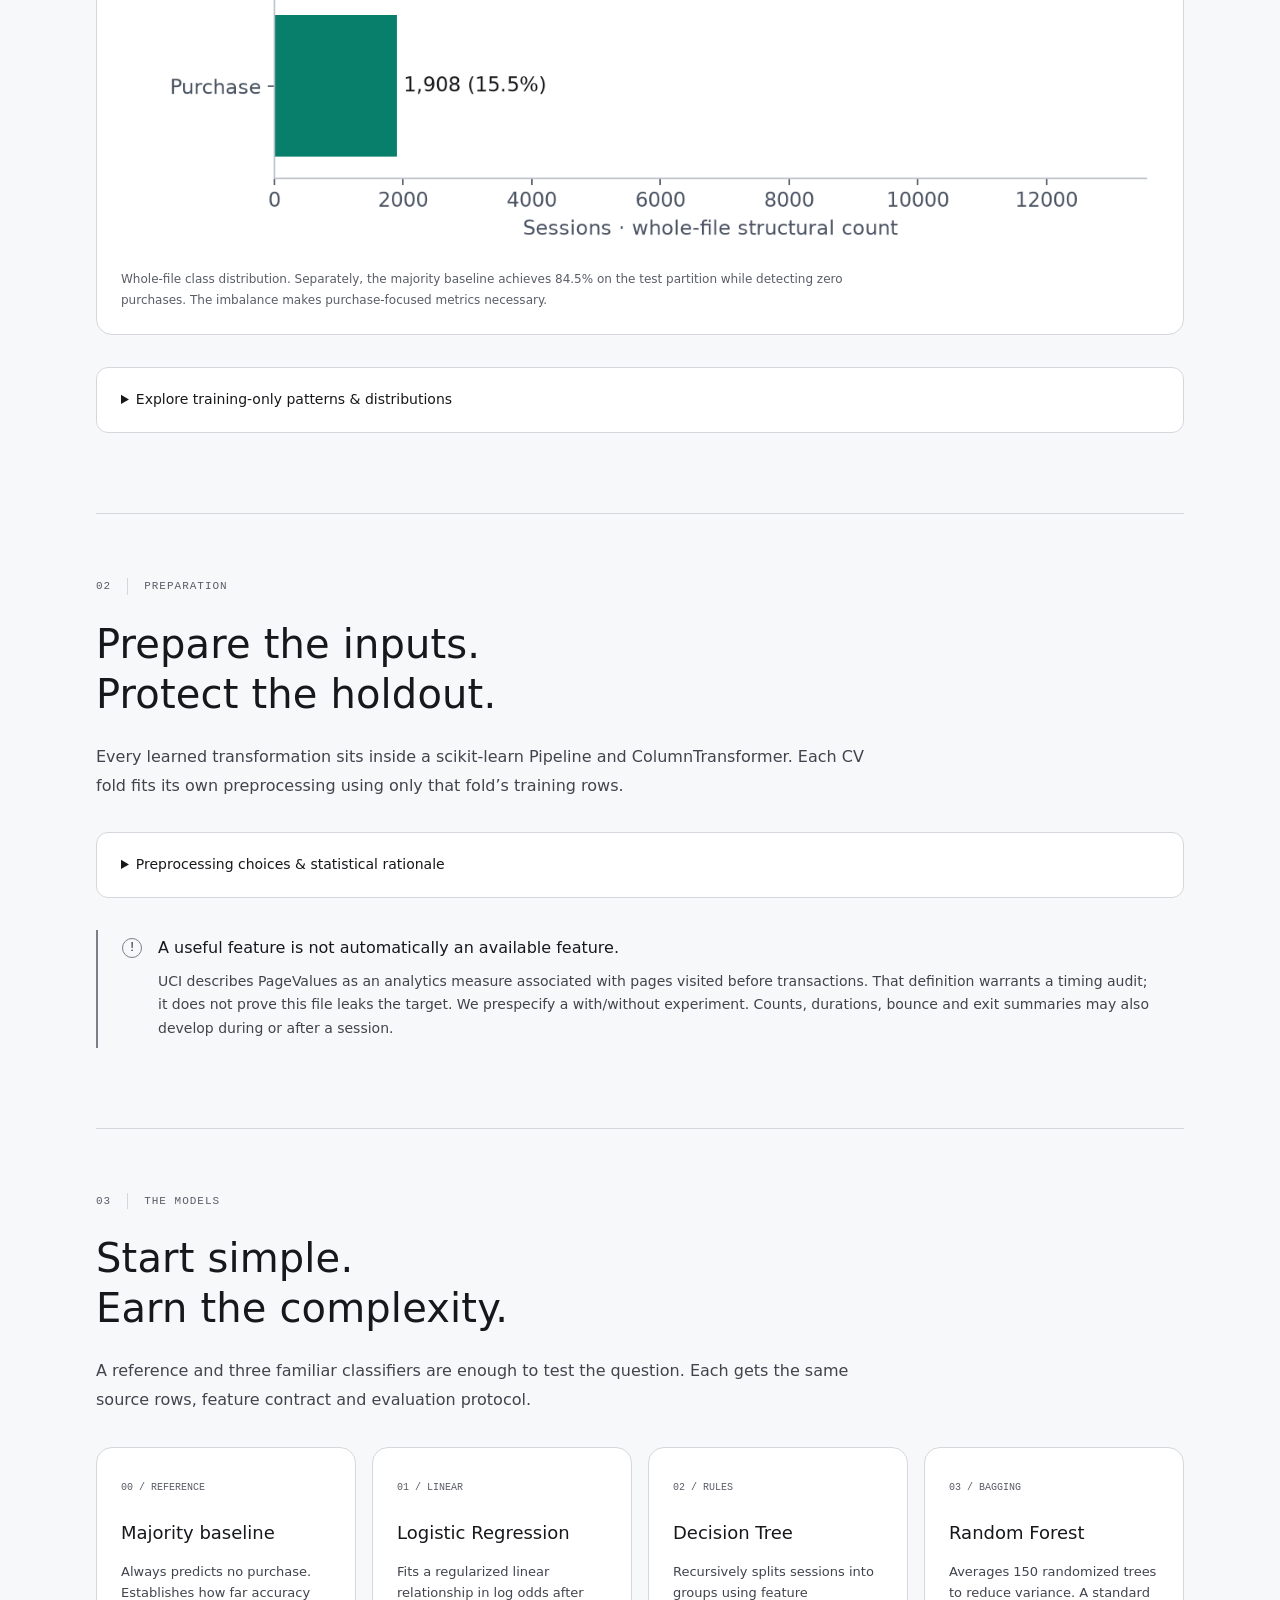
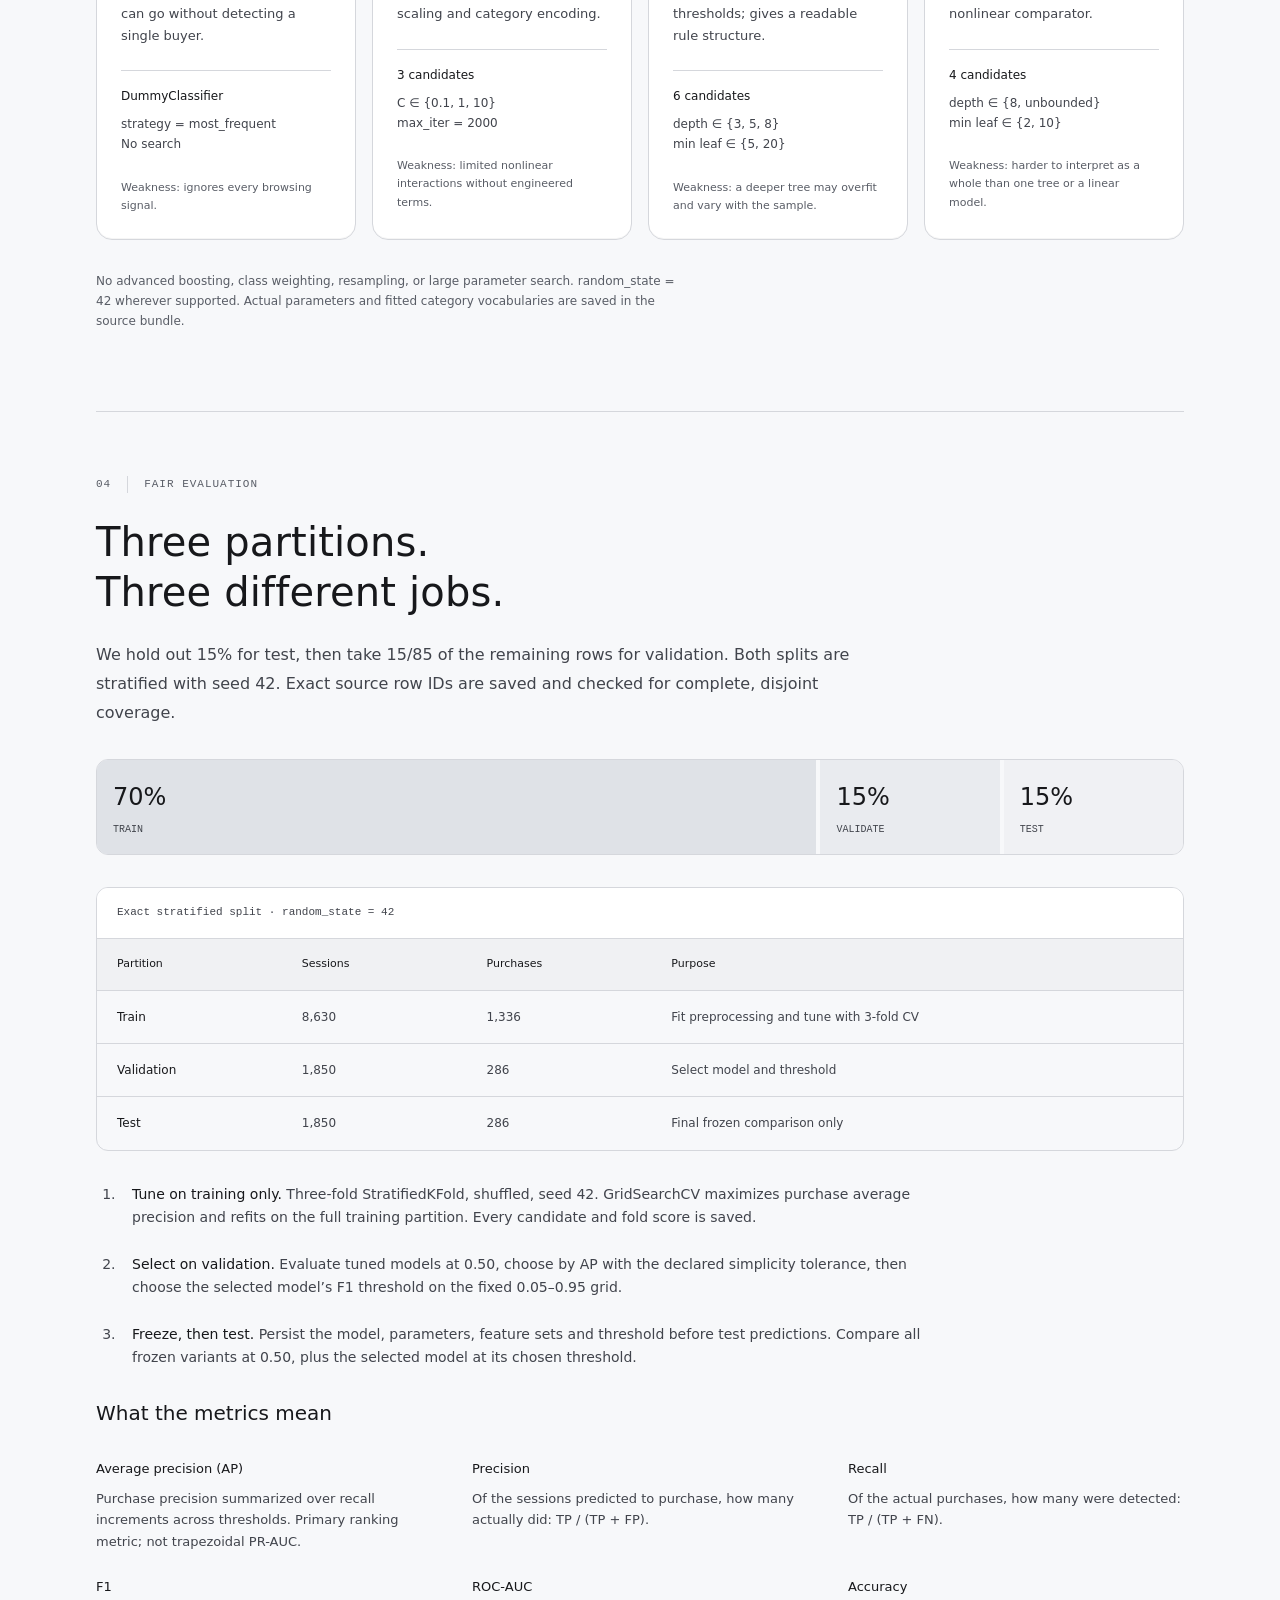
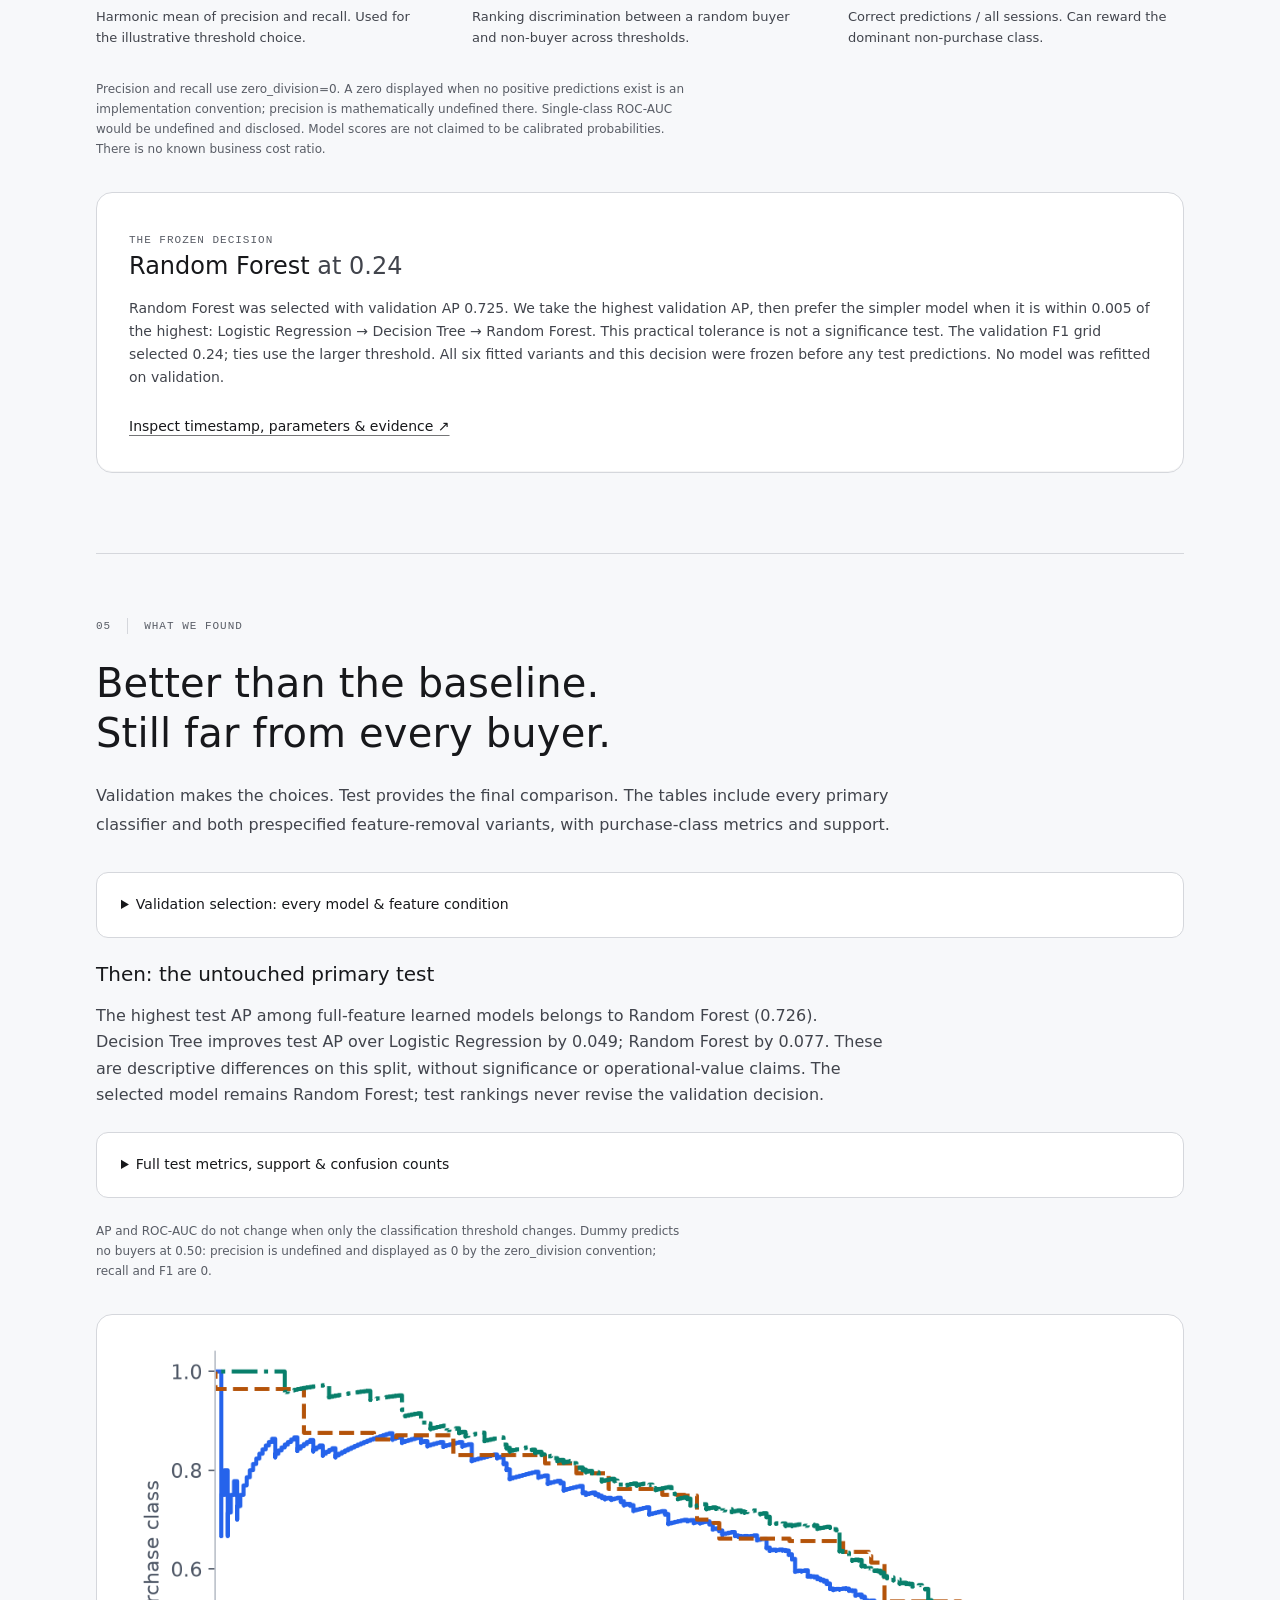
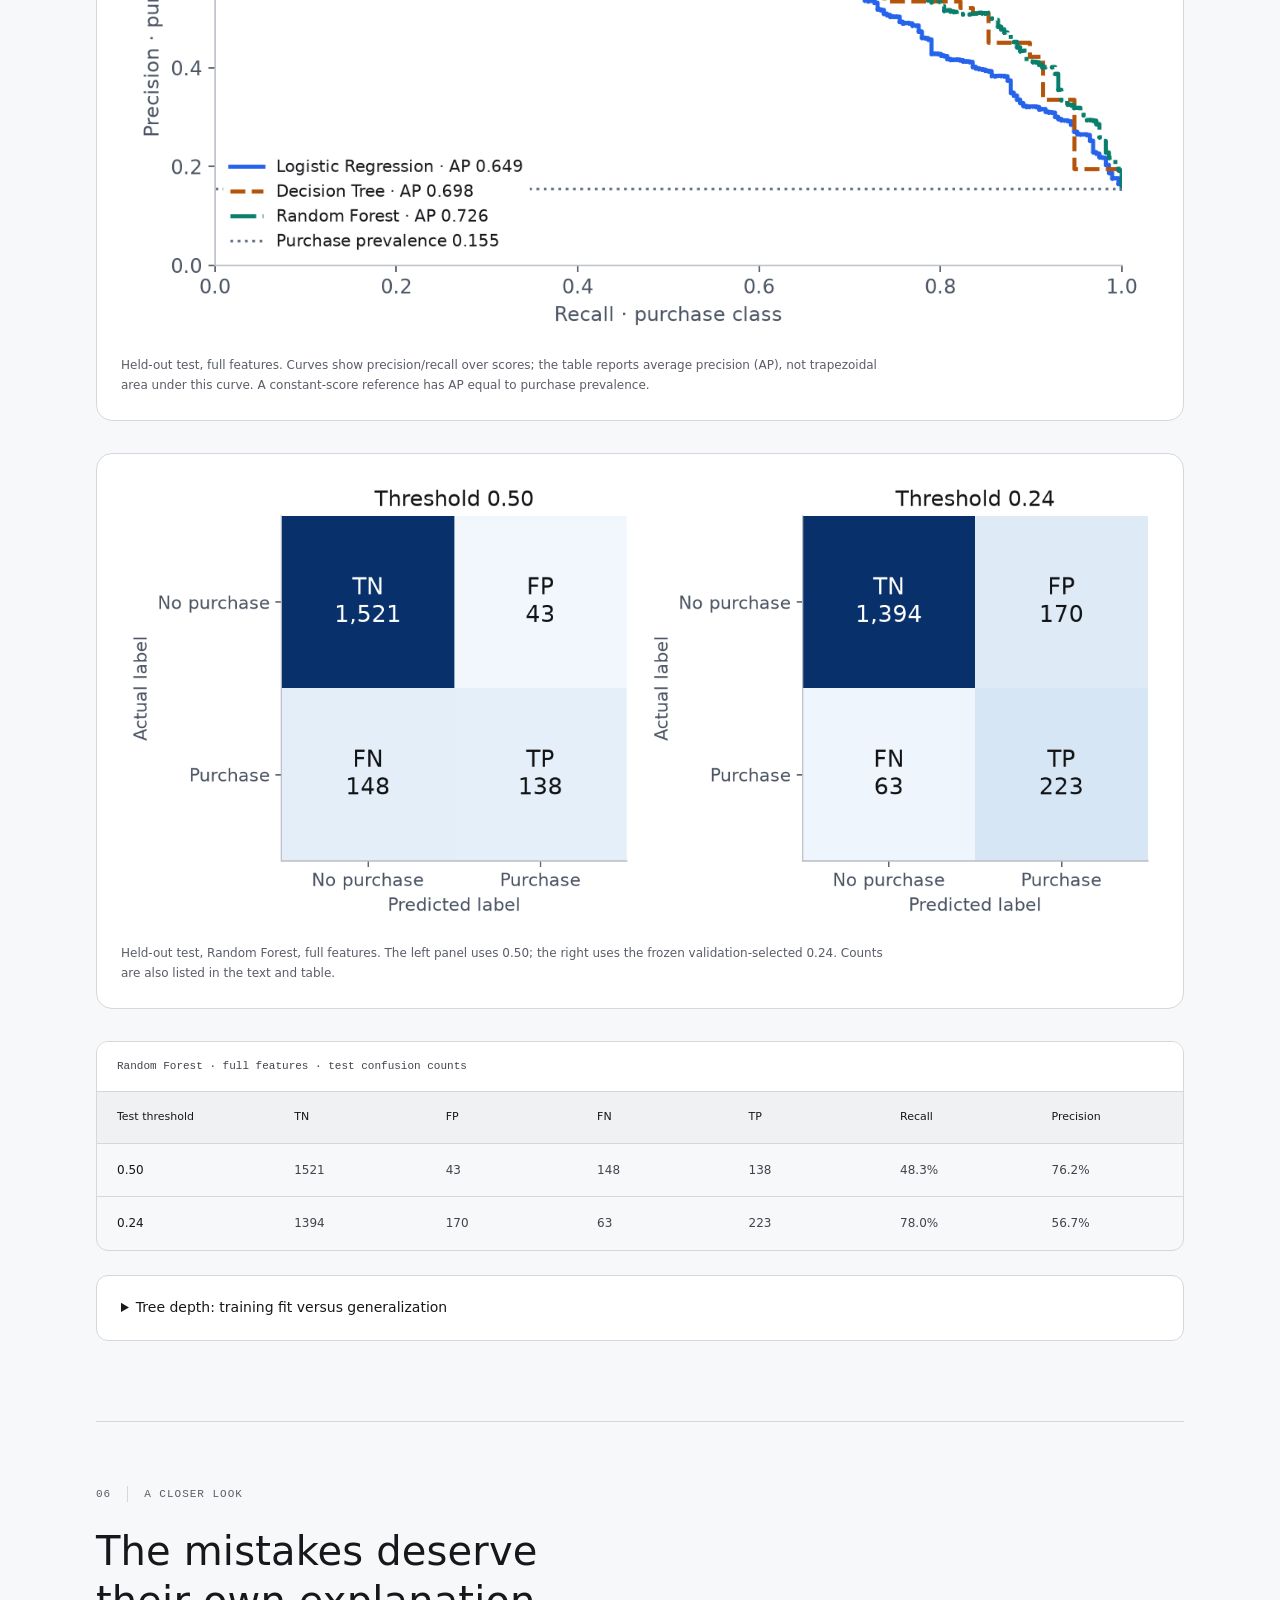
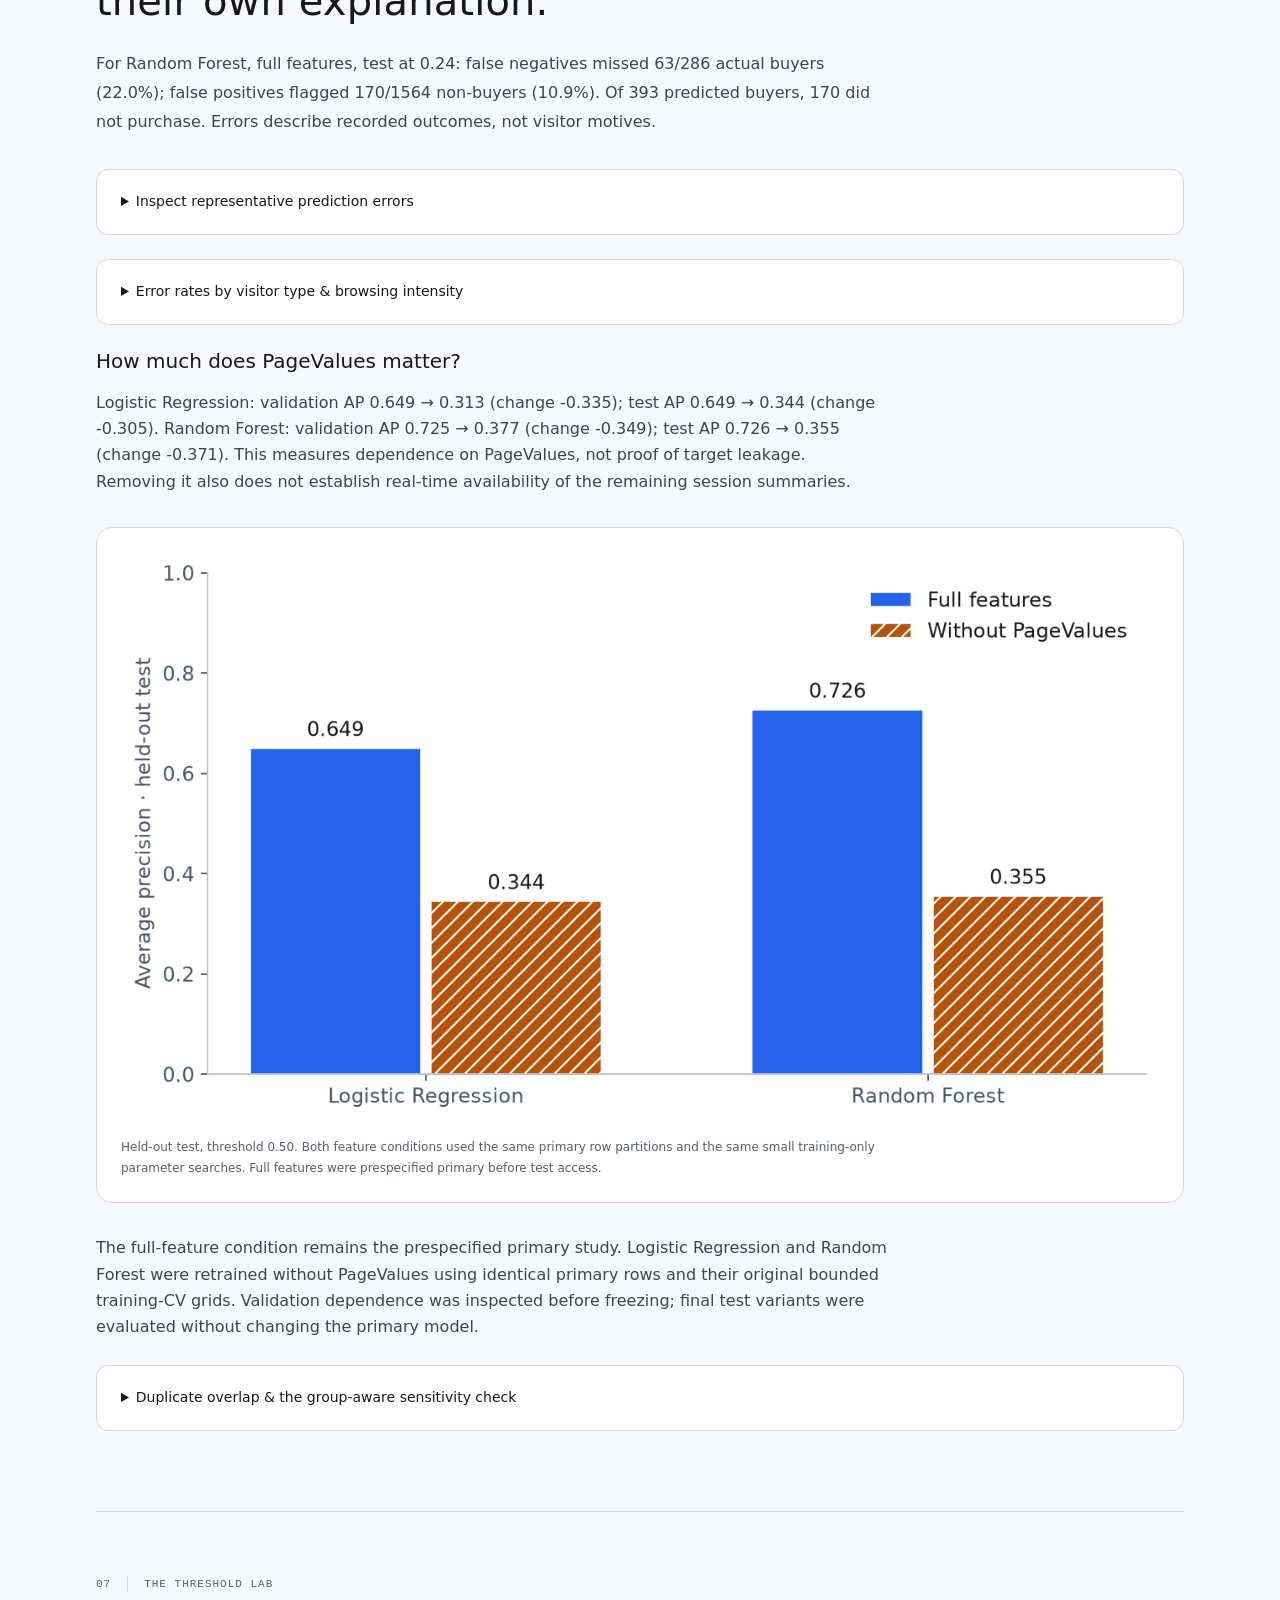
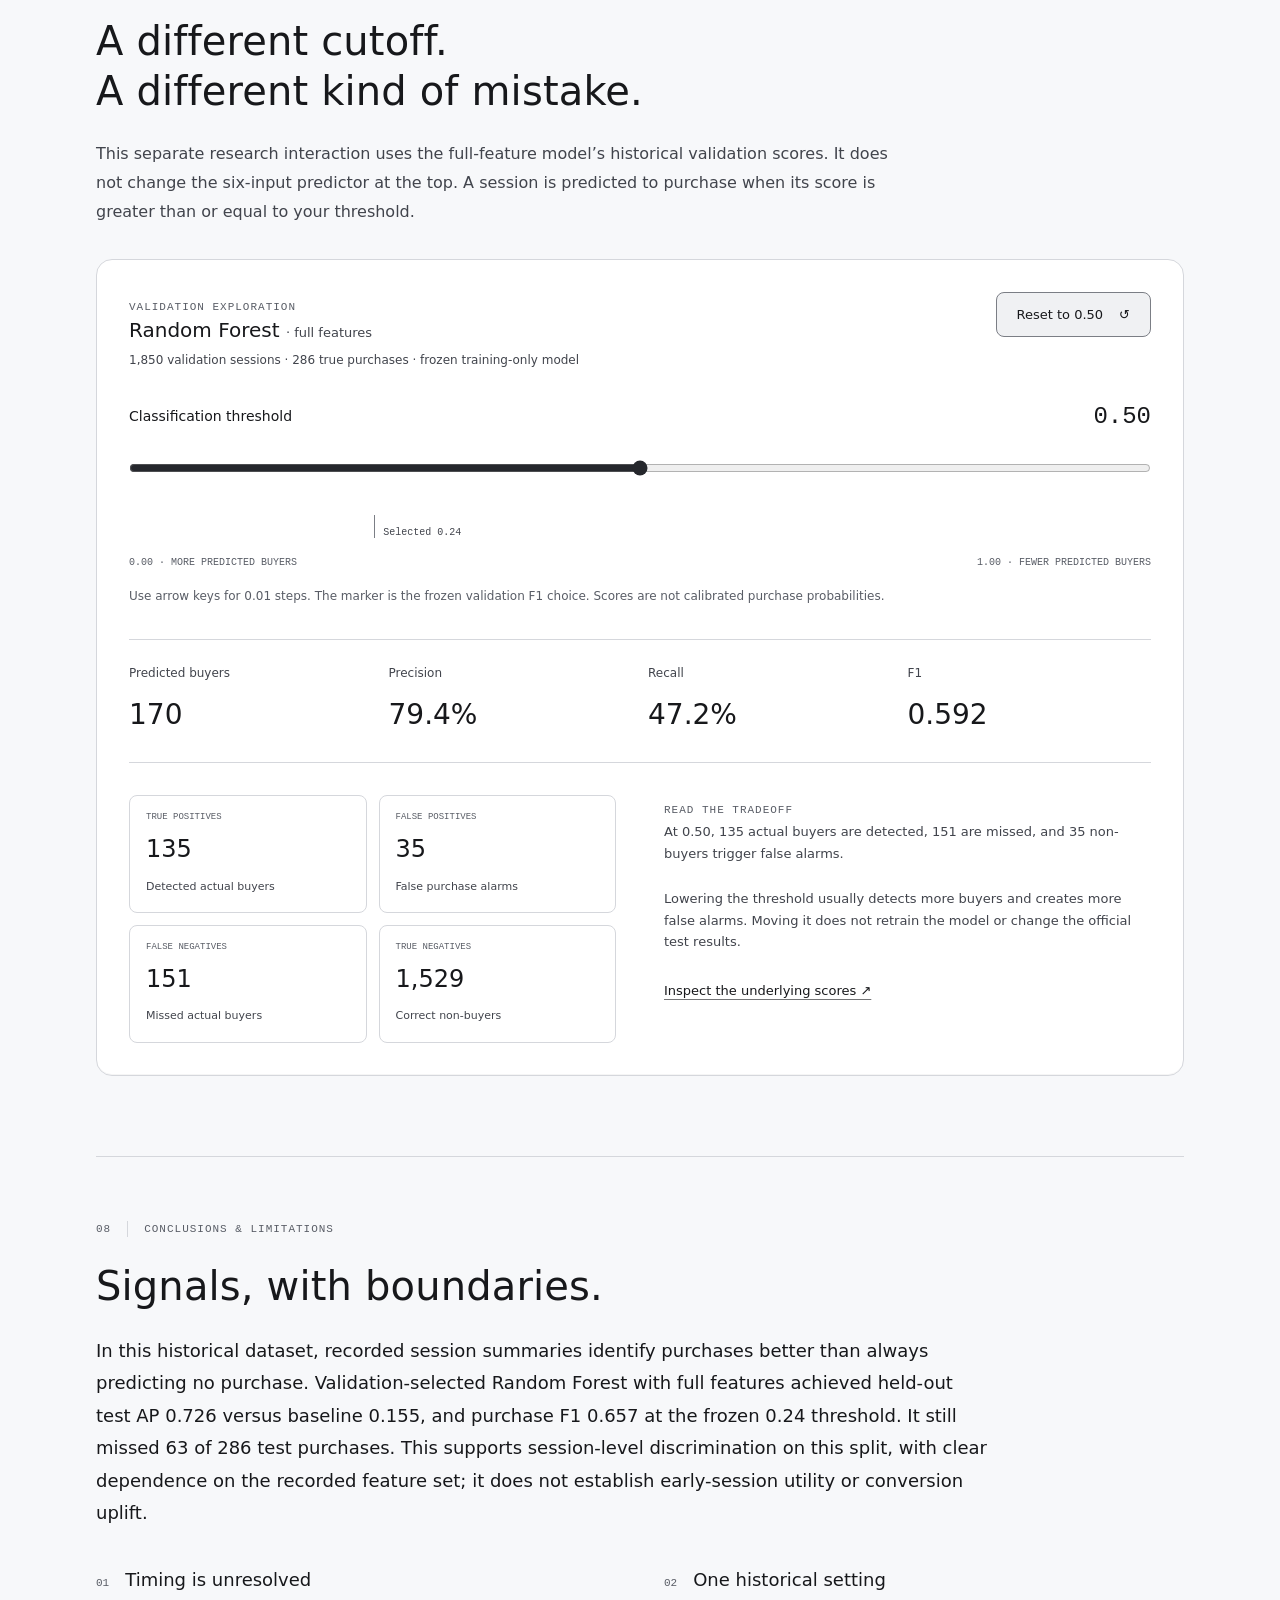
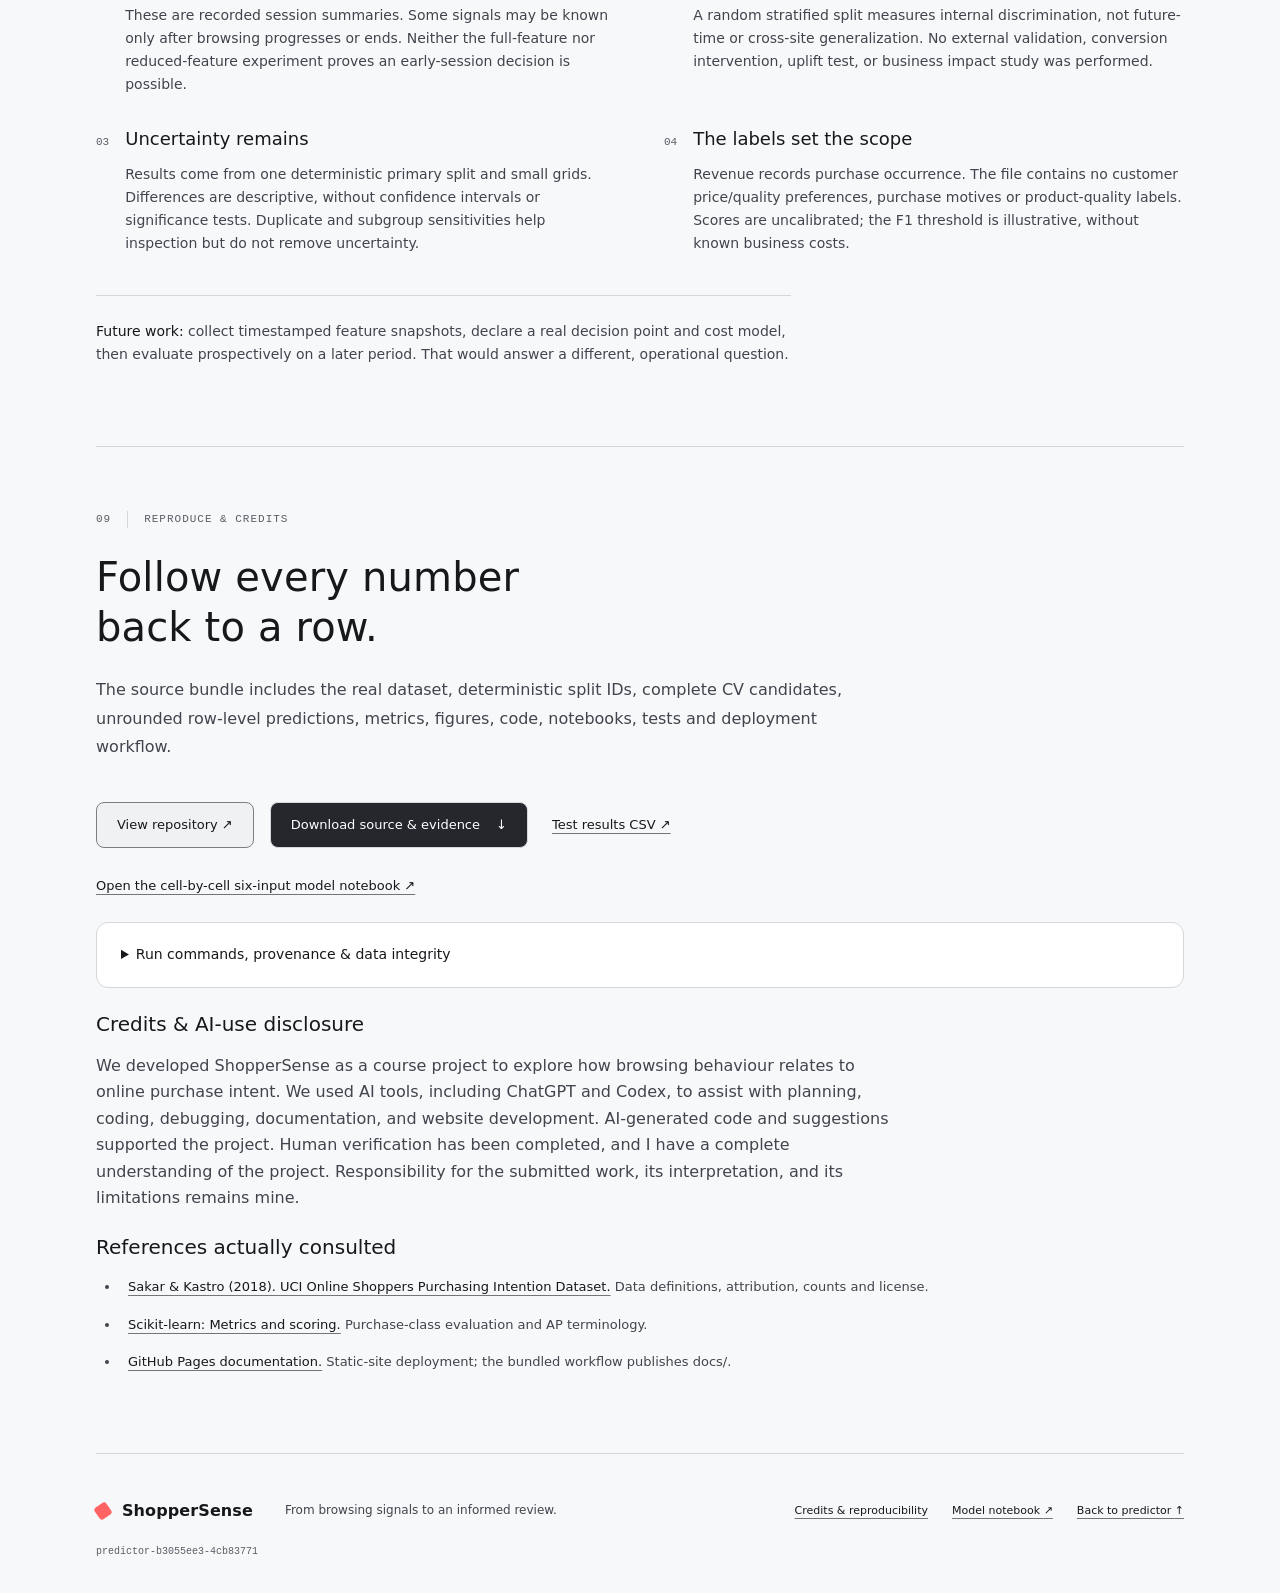
==== commit ab6d929e: "Add distinct chart colours for light and dark themes" ====
--- a/docs/research.html
+++ b/docs/research.html
@@ -1,5 +1,5 @@
 <!doctype html>
 <html lang="en"><head><meta charset="utf-8"><meta name="viewport" content="width=device-width, initial-scale=1">
 <meta name="theme-color" content="#040506"><title>ShopperSense — Research has moved</title>
-<script src="theme.js?v=1"></script><link rel="stylesheet" href="workspace.css?v=8"><script src="legacy-redirect.js" defer></script></head>
+<script src="theme.js?v=2"></script><link rel="stylesheet" href="workspace.css?v=9"><script src="legacy-redirect.js" defer></script></head>
 <body class="redirect-page"><main><h1>The research is now on the main page.</h1><p>The predictor, results and evidence are together in one place.</p><a class="button primary" href="./#research">Open ShopperSense research</a></main></body></html>
--- a/docs/workspace.css
+++ b/docs/workspace.css
@@ -1653,9 +1653,6 @@
 @media (max-width: 400px) { .context-fields { grid-template-columns: 1fr; } }
 .mode-navigation button[aria-selected=true] { border-color: var(--control-border); } .header nav a[aria-current] { text-decoration: underline; text-underline-offset: 6px; }
 
-/* The scientific exports are monochrome: invert luminance for the light canvas,
-   preserving their labels, line styles and values without duplicate downloads. */
-:root[data-theme="light"] figure img { filter: invert(1); }
 @media (max-width: 1000px) {
   .header-actions .nav-source { display: none; }
 }
@@ -1665,6 +1662,3 @@
   .header nav { order: 3; }
   .header-actions { margin-left: auto; }
 }
-@media print {
-  figure img { filter: invert(1); }
-}
